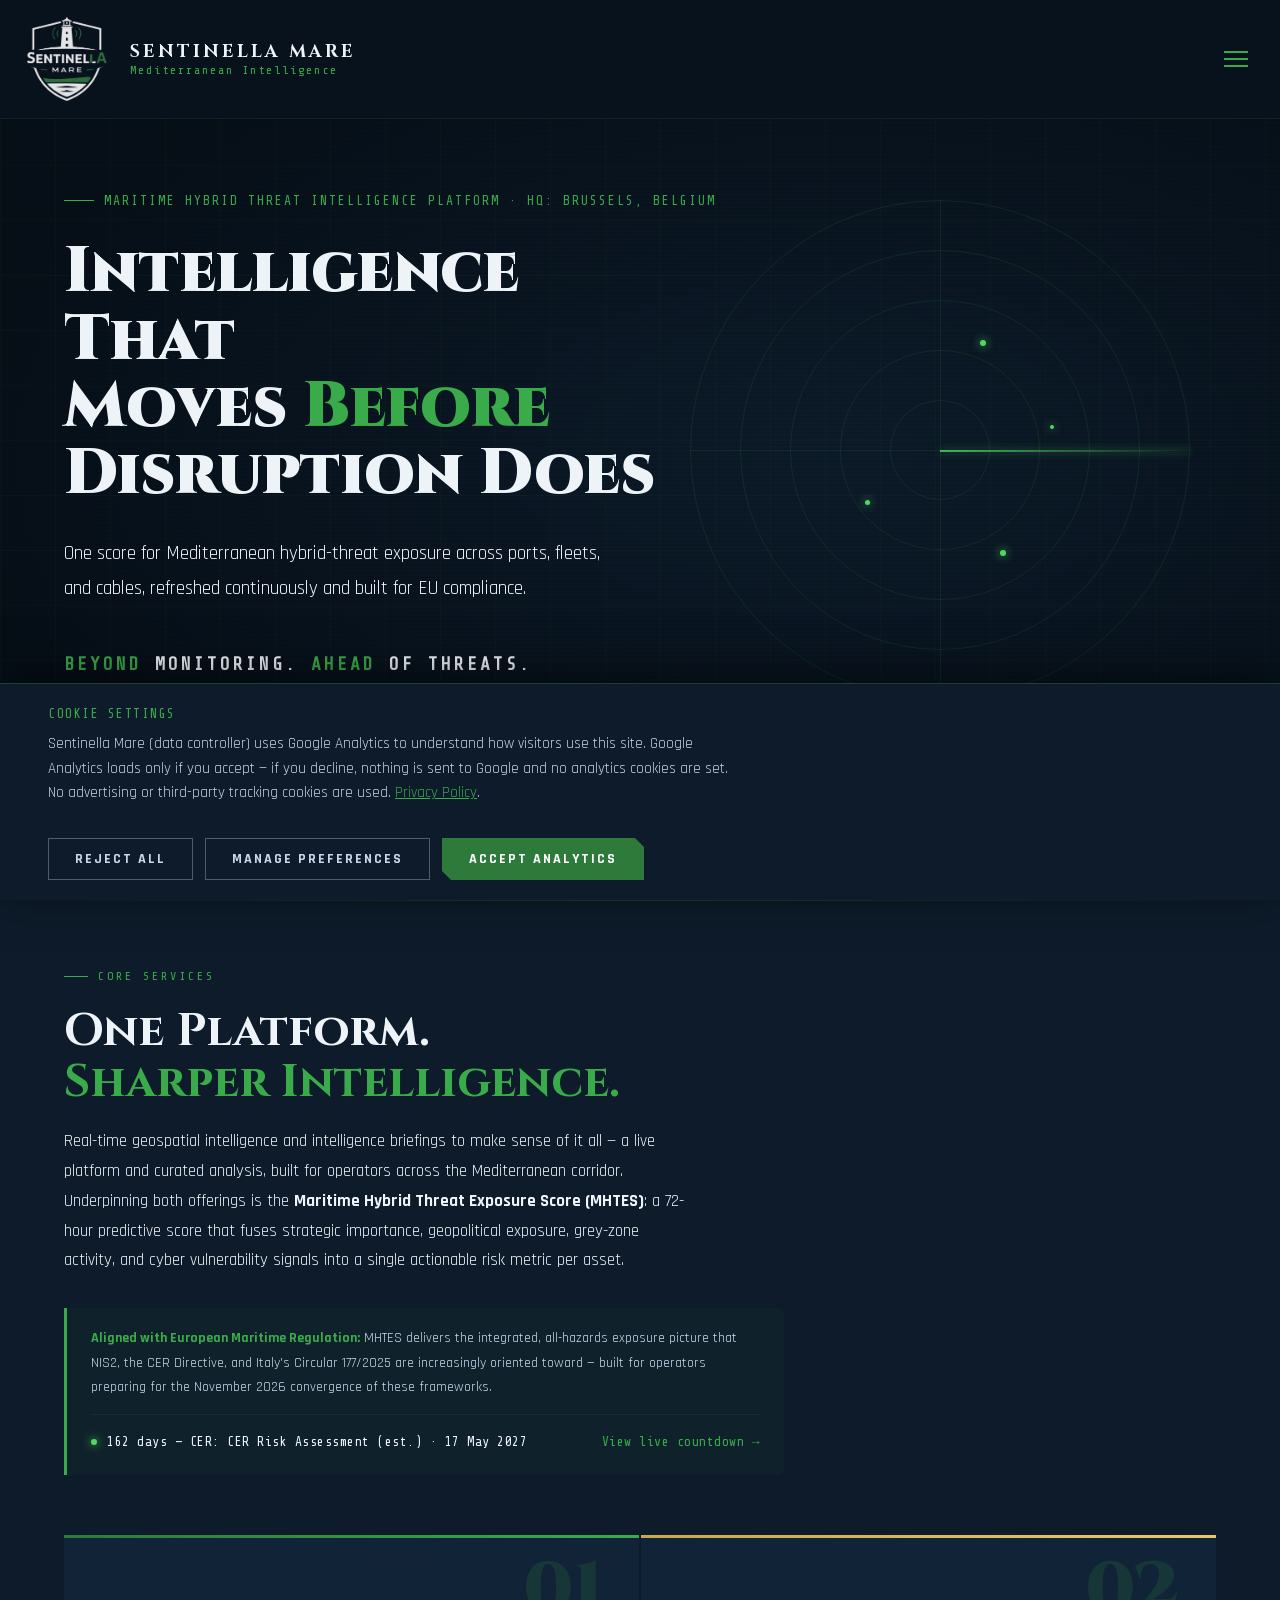
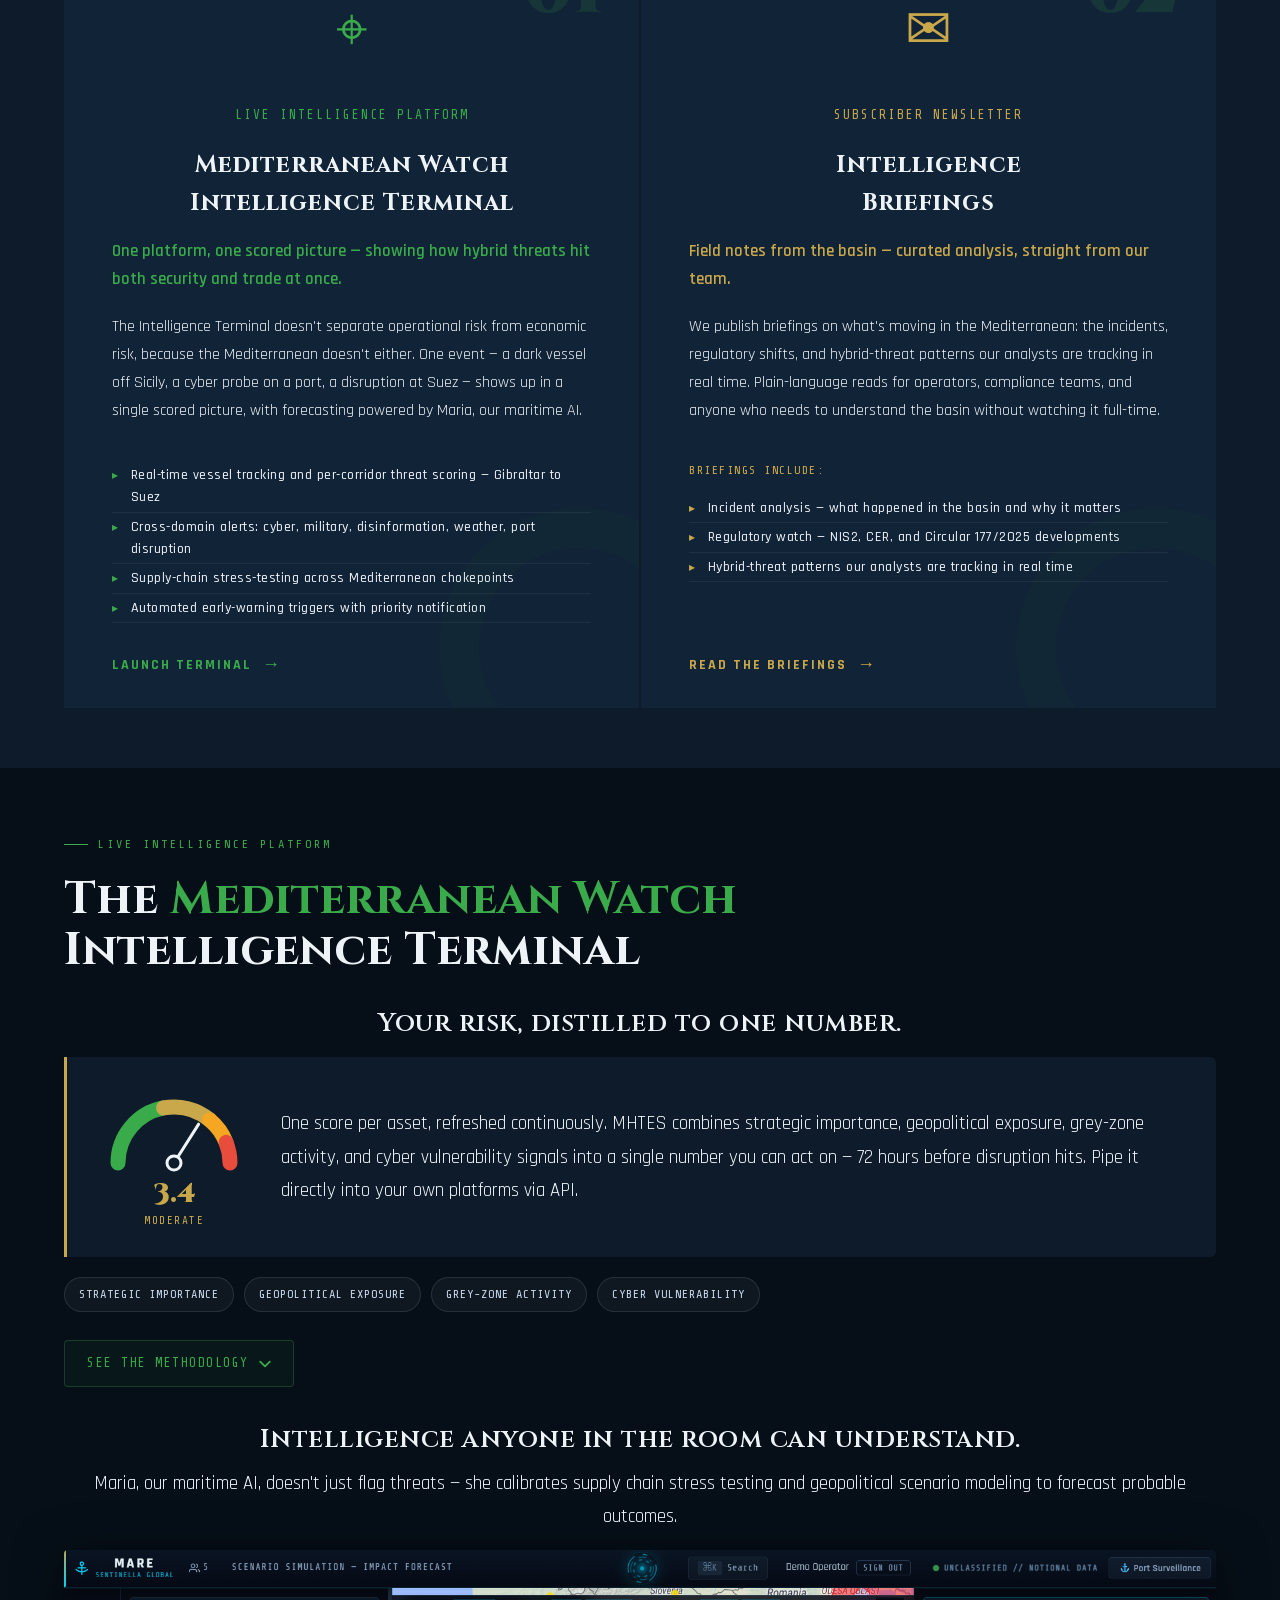
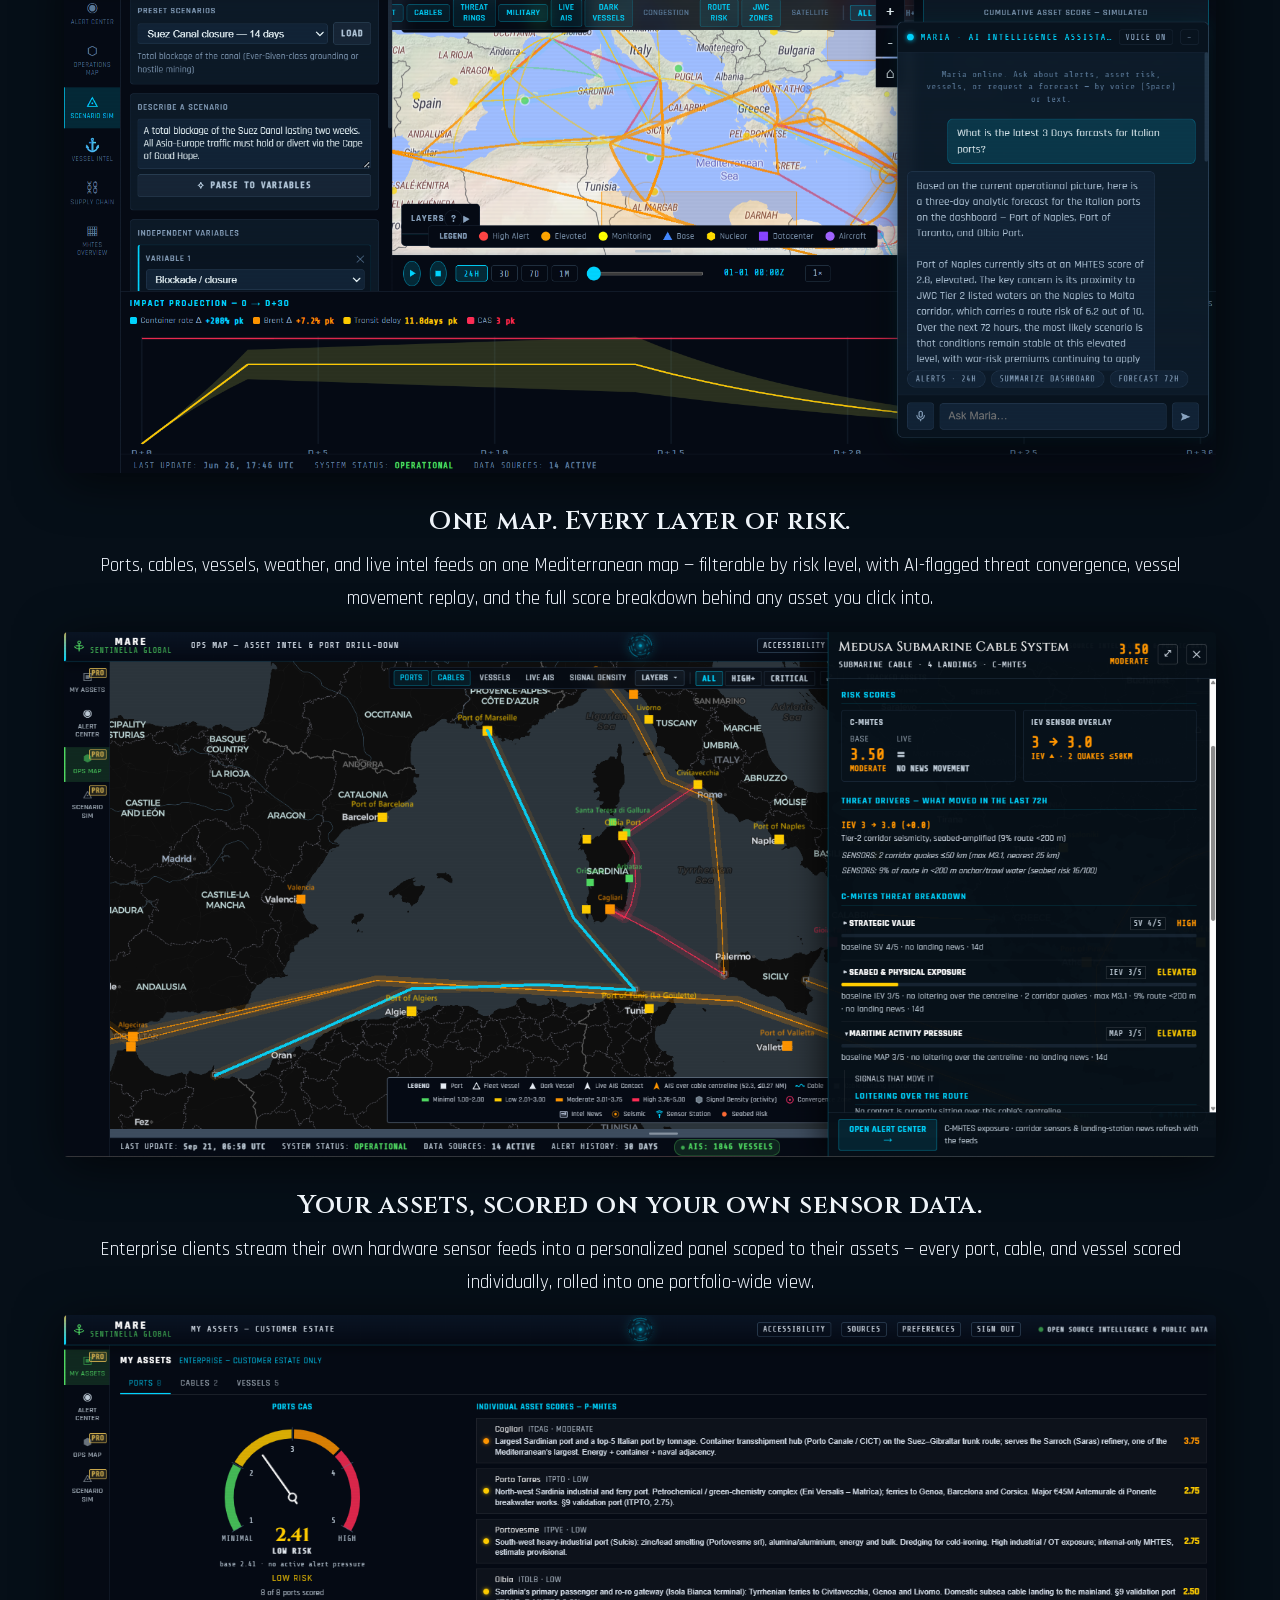
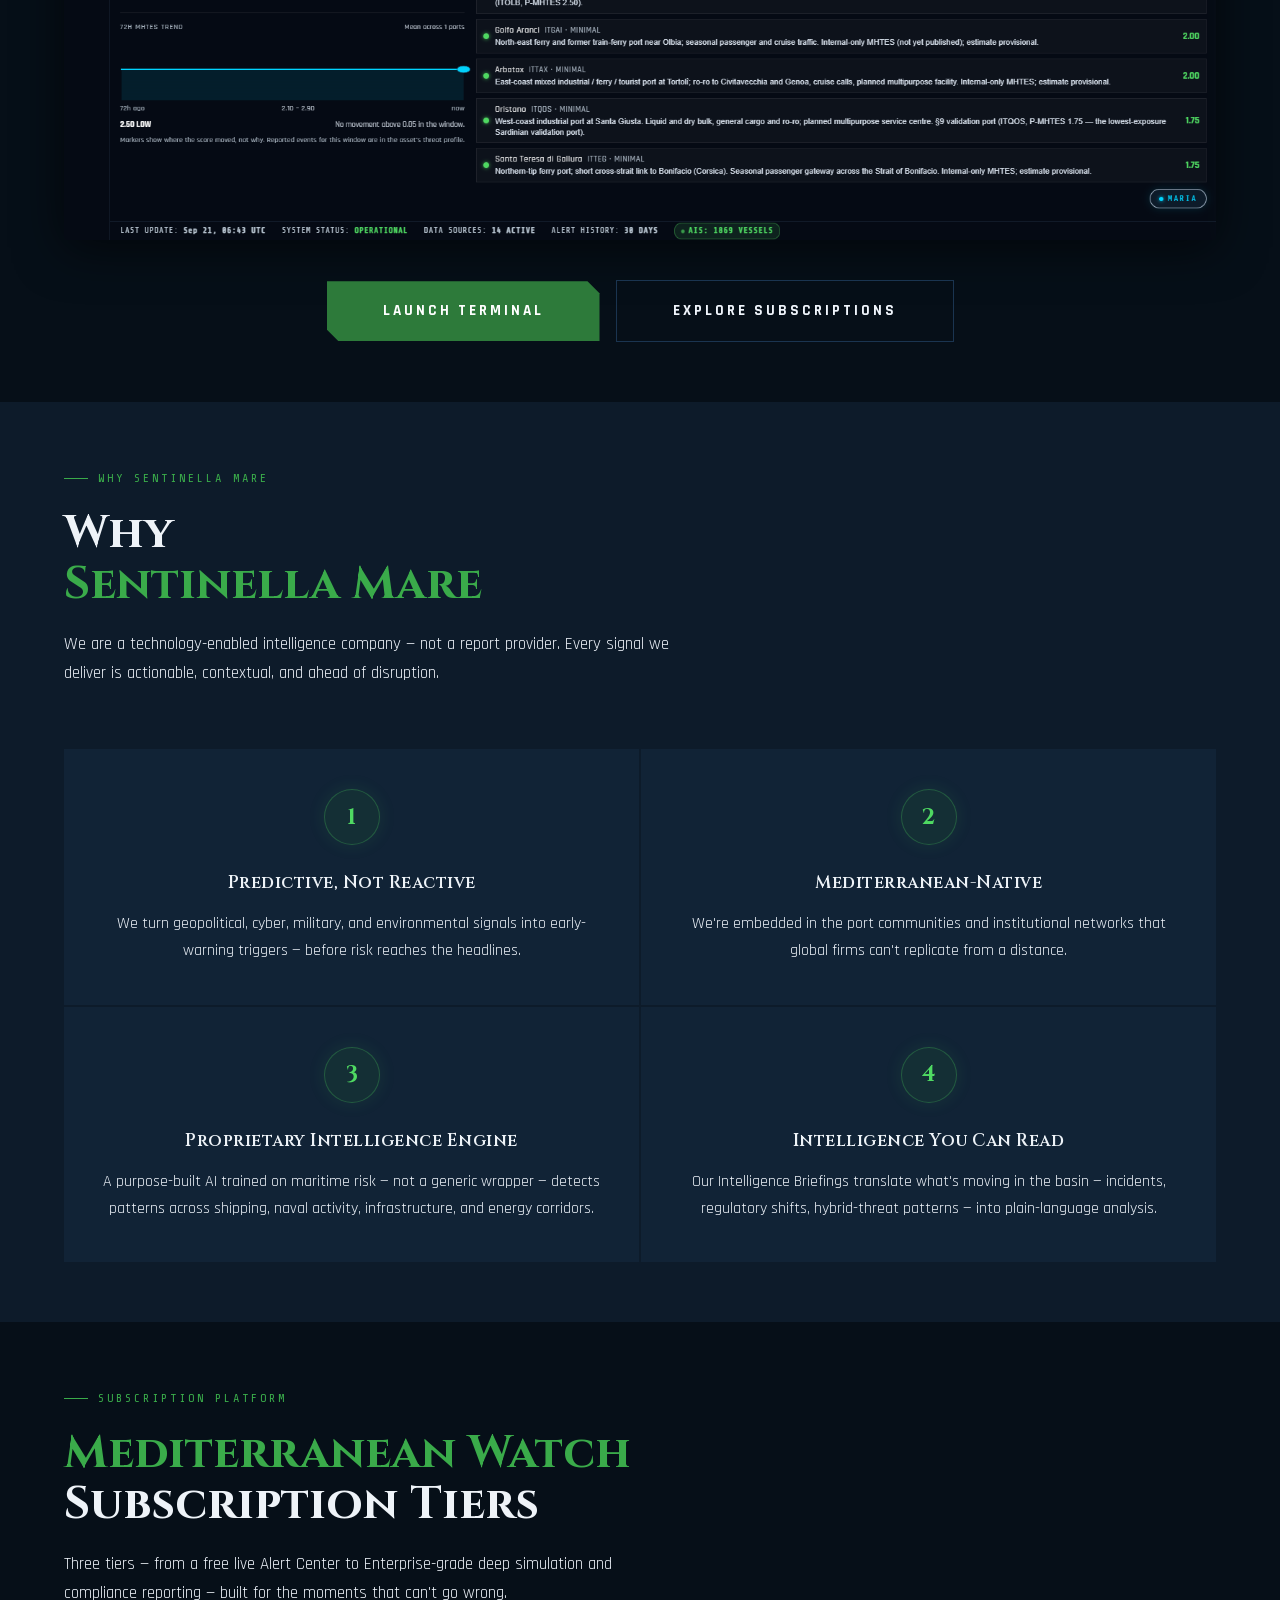
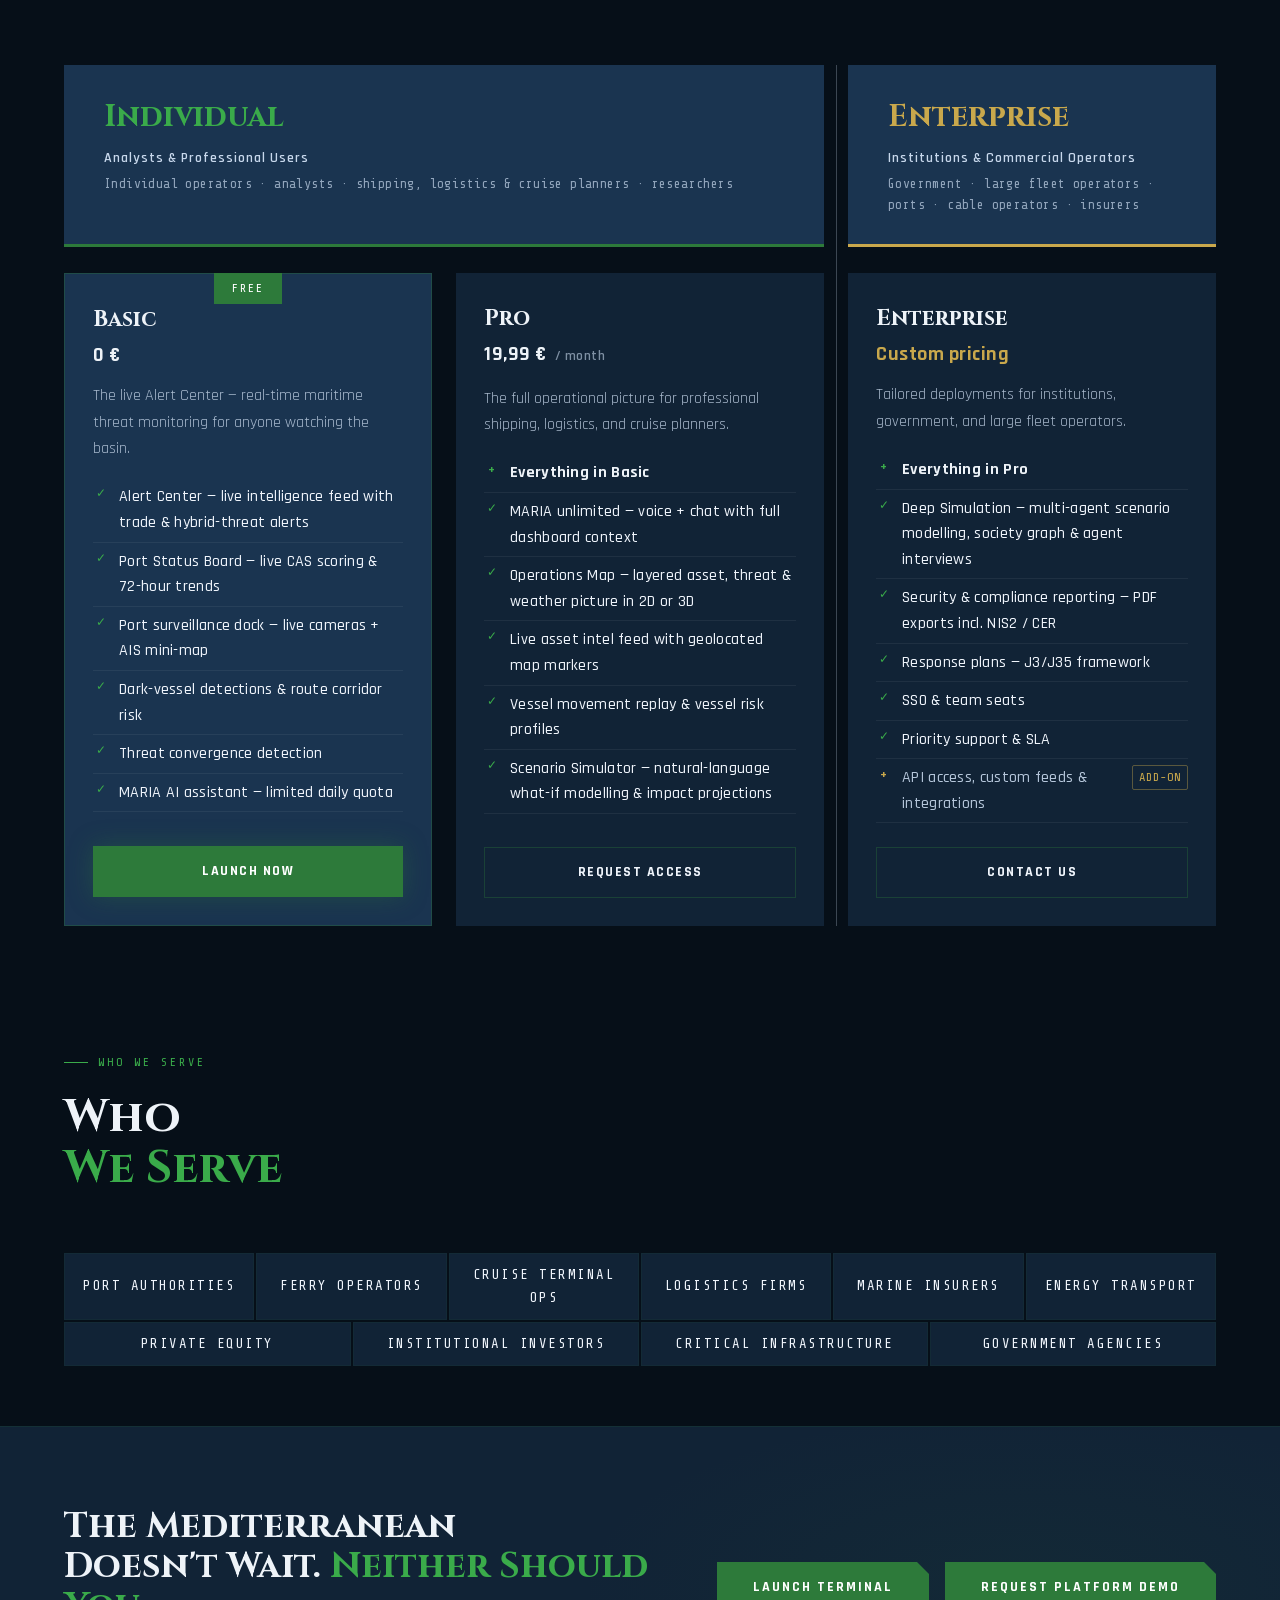
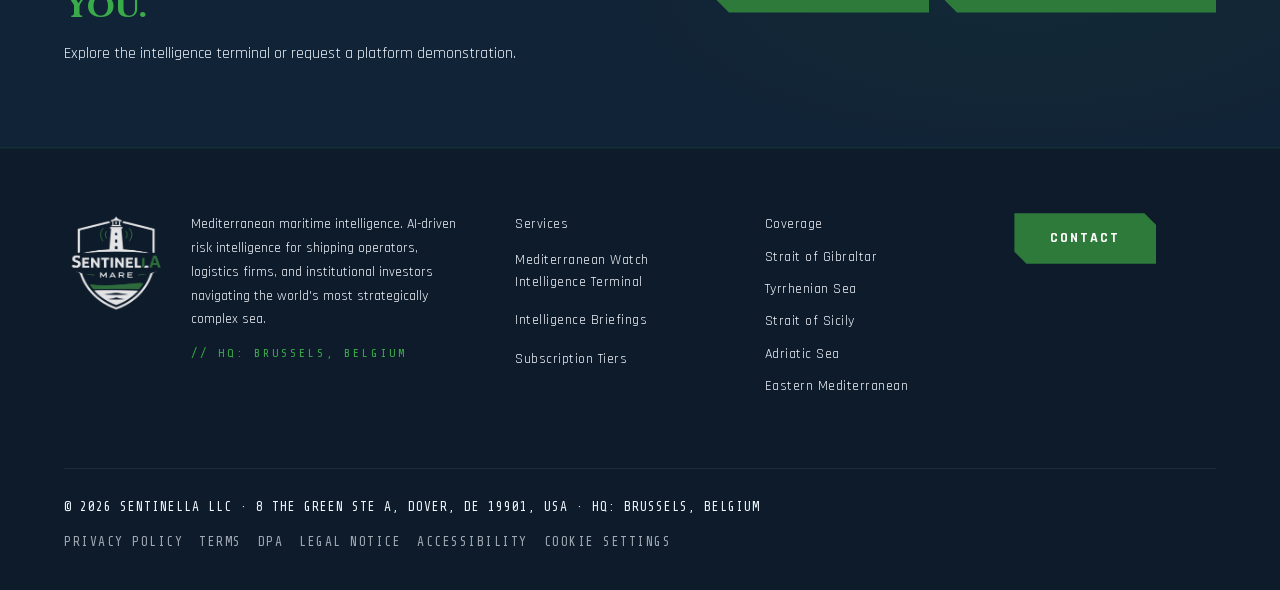
==== index.html @ 81f13db7 "Add Ops Map and My Assets sections to homepage platform showcase Removes the old "Every feed. Every " ====
<!DOCTYPE html>
<html lang="en">
<head>
<!-- Google Analytics — Consent Mode "basic".
     The gtag.js tag is deliberately NOT loaded here. It is injected only after
     the visitor grants consent (see the cookie banner script before </body>),
     so no request reaches Google, and no IP address is disclosed to Google,
     unless and until the visitor opts in. -->
<script>
  window.dataLayer = window.dataLayer || [];
  function gtag(){dataLayer.push(arguments);}
  // Queued only — inert until gtag.js is actually loaded post-consent.
  gtag('consent', 'default', {
    analytics_storage: 'denied',
    ad_storage: 'denied',
    ad_user_data: 'denied',
    ad_personalization: 'denied'
  });
</script>
<meta charset="UTF-8">
<meta name="viewport" content="width=device-width, initial-scale=1.0, viewport-fit=cover">
<link rel="canonical" href="https://sentinellaglobal.com/">
<title>Sentinella Mare — Mediterranean Maritime Intelligence</title>
<!-- Favicon -->
<link rel="icon" href="/favicon.ico" sizes="any">
<link rel="icon" type="image/png" sizes="32x32" href="/favicon-32x32.png">
<link rel="icon" type="image/png" sizes="16x16" href="/favicon-16x16.png">
<link rel="apple-touch-icon" href="/apple-touch-icon.png">
<link rel="manifest" href="/site.webmanifest">
<meta name="description" content="Sentinella Mare delivers real-time maritime intelligence for Mediterranean ports, vessel fleets, and subsea cables — combining NIS2, CER Directive, and Circular 177/2025 compliance outputs with live threat monitoring.">
<meta property="og:type" content="website">
<meta property="og:site_name" content="Sentinella Mare">
<meta property="og:title" content="Sentinella Mare — Mediterranean Maritime Intelligence">
<meta property="og:description" content="Real-time threat monitoring and EU regulatory compliance outputs for Mediterranean ports, vessel fleets, and subsea cable operators. NIS2, CER Directive, and Circular 177/2025 coverage.">
<meta property="og:url" content="https://sentinellaglobal.com/">
<meta property="og:image" content="https://sentinellaglobal.com/MARE%20Dashboard.png">
<meta name="twitter:card" content="summary_large_image">
<meta name="twitter:title" content="Sentinella Mare — Mediterranean Maritime Intelligence">
<meta name="twitter:description" content="Real-time threat monitoring and EU regulatory compliance for Mediterranean ports, fleets, and subsea cables.">
<meta name="twitter:image" content="https://sentinellaglobal.com/MARE%20Dashboard.png">
<!-- Self-hosted webfonts: no third-party request, so no visitor IP is
     disclosed to Google before consent. See /fonts/OFL.txt for licensing. -->
<link rel="stylesheet" href="/fonts/fonts.css">
<style>
  :root {
    --navy: #060f18;
    --navy-2: #0d1b2a;
    --navy-3: #112336;
    --navy-4: #1a3450;
    --green: #2d7a3a;
    --green-mid: #3aab4a;
    --green-glow: #4fd962;
    --green-dim: #1d5228;
    --gold: #c9a84c;
    --text: #f0f5fc;
    --text-dim: #c8d8ec;
    --white: #eef3f8;
    /* Horizontal edge padding: 64px normally, growing to center content
       at a 1440px max width on large monitors (backgrounds stay full-width) */
    --edge: max(64px, calc((100% - 1440px) / 2));
  }

  * { margin: 0; padding: 0; box-sizing: border-box; }
  img { max-width: 100%; height: auto; }
  html {
    scroll-behavior: smooth;
    /* Keeps anchor targets visible below the fixed nav */
    scroll-padding-top: 120px;
  }

  body {
    background: var(--navy);
    color: var(--text);
    font-family: 'Rajdhani', sans-serif;
    font-size: 16px;
    line-height: 1.6;
    overflow-x: hidden;
    /* Prevent iOS from auto-resizing text */
    -webkit-text-size-adjust: 100%;
    text-size-adjust: 100%;
  }

  /* ── NAV ── */
  nav {
    position: fixed; top: 0; left: 0; right: 0; z-index: 999;
    display: flex; align-items: center; justify-content: space-between;
    gap: 40px; /* keep the wordmark from colliding with the nav links */
    padding: 14px var(--edge);
    background: rgba(8,19,30,0.92);
    -webkit-backdrop-filter: blur(16px);
    backdrop-filter: blur(16px);
    border-bottom: 1px solid rgba(45,122,58,0.18);
  }
  .nav-logo { display: flex; align-items: center; gap: 14px; text-decoration: none; }
  .nav-logo img { height: 90px; width: auto; }
  .nav-brand { display: flex; flex-direction: column; line-height: 1; }
  .nav-brand .n1 {
    font-family: 'Cinzel', serif; font-size: 18px; font-weight: 700;
    color: var(--white); letter-spacing: 3px;
  }
  .nav-brand .n2 {
    font-family: 'Share Tech Mono', monospace; font-size: 12px;
    color: var(--green-mid); letter-spacing: 2px; margin-top: 3px;
    white-space: nowrap; /* never wrap the wordmark tagline */
  }
  .nav-logo img { max-height: 90px; width: auto; }
  .nav-links { display: flex; align-items: center; gap: 32px; }
  .nav-links a {
    color: var(--text); text-decoration: none;
    font-size: 12px; font-weight: 600; letter-spacing: 2px; text-transform: uppercase;
    white-space: nowrap; /* keep multi-word items like "Live Platform" on one line */
    transition: color 0.25s;
  }
  .nav-links a:hover { color: var(--green-glow); }
  .nav-toggle {
    display: none; flex-direction: column; justify-content: center; gap: 5px;
    cursor: pointer; padding: 14px 12px; background: none; border: none; z-index: 1001;
    min-width: 44px; min-height: 44px;
  }
  .nav-toggle span {
    display: block; width: 24px; height: 2px;
    background: var(--green-mid); transition: all 0.3s;
  }
  .nav-toggle.open span:nth-child(1) { transform: translateY(7px) rotate(45deg); }
  .nav-toggle.open span:nth-child(2) { opacity: 0; }
  .nav-toggle.open span:nth-child(3) { transform: translateY(-7px) rotate(-45deg); }
  .hero-tagline {
    margin-top: 28px; margin-bottom: 52px;
    font-family: 'Share Tech Mono', monospace;
    font-size: 18px; letter-spacing: 3px;
    color: var(--green-mid); text-transform: uppercase; font-weight: 700;
  }
  .btn-nav {
    border: 1px solid var(--green); color: var(--green-mid) !important;
    padding: 8px 20px !important; letter-spacing: 2px !important;
    transition: all 0.25s !important;
  }
  .btn-nav:hover {
    background: var(--green) !important; color: white !important;
    box-shadow: 0 0 24px rgba(79,217,98,0.25) !important;
  }

  /* ── HERO ── */
  .hero {
    min-height: 100vh; min-height: 100svh; position: relative;
    display: flex; align-items: center;
    padding: 148px var(--edge) 80px;
    overflow: hidden;
  }
  .hero-bg {
    position: absolute; inset: 0;
    background: radial-gradient(ellipse 90% 70% at 65% 50%, rgba(17,35,54,0.6) 0%, var(--navy) 75%);
  }
  .hero-grid {
    position: absolute; inset: 0;
    background-image:
      linear-gradient(rgba(45,122,58,0.05) 1px, transparent 1px),
      linear-gradient(90deg, rgba(45,122,58,0.05) 1px, transparent 1px);
    background-size: 55px 55px;
    animation: gridScroll 25s linear infinite;
  }
  @keyframes gridScroll {
    from { background-position: 0 0; }
    to { background-position: 55px 55px; }
  }
  .hero-scanline {
    position: absolute; inset: 0;
    background: repeating-linear-gradient(
      0deg, transparent, transparent 2px,
      rgba(0,0,0,0.08) 2px, rgba(0,0,0,0.08) 4px
    );
    pointer-events: none;
  }

  /* Radar */
  .radar-wrap {
    position: absolute; right: 7%; top: 50%;
    transform: translateY(-50%);
    width: 500px; height: 500px;
  }
  .radar-ring {
    position: absolute; border-radius: 50%;
    border: 1px solid rgba(45,122,58,0.2);
    top: 50%; left: 50%; transform: translate(-50%,-50%);
    animation: pulse-ring 4s ease-in-out infinite;
  }
  .radar-ring:nth-child(1) { width: 100px; height: 100px; animation-delay: 0s; }
  .radar-ring:nth-child(2) { width: 200px; height: 200px; animation-delay: 0.5s; }
  .radar-ring:nth-child(3) { width: 300px; height: 300px; animation-delay: 1s; }
  .radar-ring:nth-child(4) { width: 400px; height: 400px; animation-delay: 1.5s; }
  .radar-ring:nth-child(5) { width: 500px; height: 500px; animation-delay: 2s; }
  @keyframes pulse-ring {
    0%, 100% { border-color: rgba(45,122,58,0.15); }
    50% { border-color: rgba(79,217,98,0.35); }
  }
  .radar-cross {
    position: absolute; top: 50%; left: 50%; transform: translate(-50%,-50%);
    width: 500px; height: 500px;
  }
  .radar-cross::before, .radar-cross::after {
    content: ''; position: absolute;
    background: rgba(45,122,58,0.18);
  }
  .radar-cross::before { width: 100%; height: 1px; top: 50%; }
  .radar-cross::after { width: 1px; height: 100%; left: 50%; }
  .radar-sweep {
    position: absolute; top: 50%; left: 50%;
    width: 250px; height: 2px;
    transform-origin: left center;
    animation: sweep 5s linear infinite;
  }
  .radar-sweep::after {
    content: ''; position: absolute; inset: 0;
    background: linear-gradient(90deg, rgba(79,217,98,0.8), transparent);
    box-shadow: 0 0 8px rgba(79,217,98,0.5);
  }
  @keyframes sweep {
    from { transform: rotate(0deg); }
    to { transform: rotate(360deg); }
  }
  /* Blip dots on radar */
  .blip {
    position: absolute; border-radius: 50%;
    background: var(--green-glow);
    box-shadow: 0 0 10px var(--green-glow);
    animation: blip-fade 5s ease-in-out infinite;
  }
  .blip-1 { width: 6px; height: 6px; top: 28%; left: 58%; animation-delay: 1.2s; }
  .blip-2 { width: 5px; height: 5px; top: 60%; left: 35%; animation-delay: 2.8s; }
  .blip-3 { width: 4px; height: 4px; top: 45%; left: 72%; animation-delay: 0.5s; }
  .blip-4 { width: 6px; height: 6px; top: 70%; left: 62%; animation-delay: 3.5s; }
  @keyframes blip-fade {
    0%, 100% { opacity: 0; transform: scale(0.5); }
    40%, 60% { opacity: 1; transform: scale(1); }
  }

  .hero-content { position: relative; z-index: 2; max-width: 640px; }
  .hero-tag {
    display: inline-flex; align-items: center; gap: 10px;
    font-family: 'Share Tech Mono', monospace;
    font-size: 13px; letter-spacing: 2px; color: var(--green-mid);
    text-transform: uppercase; margin-bottom: 28px;
    white-space: nowrap;
  }
  .hero-tag::before {
    content: ''; display: block;
    width: 30px; height: 1px; background: var(--green-mid);
  }
  h1 {
    font-family: 'Cinzel', serif;
    font-size: clamp(38px, 5vw, 64px);
    font-weight: 900; line-height: 1.05;
    color: var(--white);
    margin-bottom: 28px;
  }
  h1 span { color: var(--green-mid); }
  .hero-desc {
    font-size: 19px; font-weight: 400; line-height: 1.85;
    color: var(--text); max-width: 540px;
    margin-bottom: 44px;
  }
  .hero-ctas { display: flex; gap: 18px; flex-wrap: wrap; }
  .btn-primary {
    background: var(--green); color: white;
    padding: 14px 36px; font-family: 'Rajdhani', sans-serif;
    font-size: 14px; font-weight: 700; letter-spacing: 2px;
    text-transform: uppercase; text-decoration: none;
    border: none; cursor: pointer;
    -webkit-clip-path: polygon(0 0, calc(100% - 12px) 0, 100% 12px, 100% 100%, 12px 100%, 0 calc(100% - 12px));
    clip-path: polygon(0 0, calc(100% - 12px) 0, 100% 12px, 100% 100%, 12px 100%, 0 calc(100% - 12px));
    transition: all 0.3s;
  }
  .btn-primary:hover {
    background: var(--green-mid);
    box-shadow: 0 0 30px rgba(58,171,74,0.4);
    transform: translateY(-2px);
  }
  .btn-secondary {
    background: transparent; color: var(--text);
    padding: 14px 36px; font-family: 'Rajdhani', sans-serif;
    font-size: 14px; font-weight: 700; letter-spacing: 2px;
    text-transform: uppercase; text-decoration: none;
    border: 1px solid var(--navy-4); cursor: pointer;
    transition: all 0.3s;
  }
  .btn-secondary:hover {
    border-color: var(--green); color: var(--green-mid);
  }
  .btn-secondary.btn-green {
    background: var(--green); color: #fff;
    border-color: var(--green);
  }
  .btn-secondary.btn-green:hover {
    background: var(--green-mid); border-color: var(--green-mid); color: #fff;
  }

  /* ── TOUCH / TAP OPTIMIZATIONS ── */
  /* Remove iOS blue flash on tap */
  a, button, [role="button"],
  .btn-primary, .btn-secondary, .btn-nav,
  .nav-toggle, .pricing-tab, .price-btn,
  .lang-globe, .lang-btn, .svc-cta, .client-tag {
    -webkit-tap-highlight-color: transparent;
  }
  /* Faster tap response — skip 300ms delay on all interactive elements */
  .btn-primary, .btn-secondary, .btn-nav,
  .nav-toggle, .pricing-tab, .price-btn,
  .lang-globe, .lang-btn {
    touch-action: manipulation;
  }

  /* Live status bar */
  .live-bar {
    position: absolute; bottom: 0; left: 0; right: 0;
    background: rgba(13,27,42,0.95);
    border-top: 1px solid rgba(45,122,58,0.2);
    display: flex; align-items: center;
    padding: 12px var(--edge); gap: 48px;
    overflow: hidden;
  }
  .live-item {
    display: flex; align-items: center; gap: 10px;
    font-family: 'Share Tech Mono', monospace;
    font-size: 12px; letter-spacing: 1px;
    color: var(--text); white-space: nowrap;
  }
  .live-dot {
    width: 7px; height: 7px; border-radius: 50%;
    background: var(--green-glow);
    box-shadow: 0 0 8px var(--green-glow);
    animation: blink 1.5s ease-in-out infinite;
  }
  .live-dot.amber { background: #f5a623; box-shadow: 0 0 8px #f5a623; }
  .live-dot.red { background: #e74c3c; box-shadow: 0 0 8px #e74c3c; }
  @keyframes blink {
    0%, 100% { opacity: 1; } 50% { opacity: 0.3; }
  }
  .live-val { color: var(--green-glow); font-weight: 700; }
  .live-sep { color: rgba(45,122,58,0.3); }

  /* ── SECTION SHARED ── */
  section { padding: 60px var(--edge); }
  .section-label {
    display: inline-flex; align-items: center; gap: 10px;
    font-family: 'Share Tech Mono', monospace;
    font-size: 12px; letter-spacing: 3px; text-transform: uppercase;
    color: var(--green-mid); margin-bottom: 20px;
  }
  .section-label::before {
    content: ''; width: 24px; height: 1px; background: var(--green-mid);
  }
  h2 {
    font-family: 'Cinzel', serif;
    font-size: clamp(28px, 4vw, 46px);
    font-weight: 700; line-height: 1.1;
    color: var(--white); margin-bottom: 20px;
  }
  h2 span { color: var(--green-mid); }
  .section-lead {
    font-size: 17px; line-height: 1.75;
    color: var(--text); max-width: 620px;
    margin-bottom: 32px;
  }
  .reg-callout {
    display: block; max-width: 720px;
    border-left: 3px solid var(--green-mid);
    background: rgba(45,122,58,0.07);
    padding: 18px 24px;
    margin-bottom: 52px;
    border-radius: 0 6px 6px 0;
    font-size: 14px; line-height: 1.75;
    color: var(--text-dim);
  }
  .reg-callout strong { color: var(--green-mid); }
  .reg-deadline-strip {
    display: flex; align-items: center; gap: 10px;
    margin-top: 14px; padding-top: 12px;
    border-top: 1px solid rgba(45,122,58,0.2);
    flex-wrap: wrap;
  }
  .reg-deadline-dot {
    width: 6px; height: 6px; border-radius: 50%;
    background: var(--green-glow);
    box-shadow: 0 0 8px var(--green-glow);
    animation: blink 1.5s ease-in-out infinite;
    flex-shrink: 0;
  }
  #regDeadlineText {
    font-family: 'Share Tech Mono', monospace;
    font-size: 13px; letter-spacing: 0.5px;
    color: var(--text);
  }
  .reg-deadline-link {
    font-family: 'Share Tech Mono', monospace;
    font-size: 13px; letter-spacing: 0.5px;
    color: var(--green-mid); text-decoration: none;
    transition: color 0.2s; white-space: nowrap;
    padding: 4px 0; /* WCAG 2.2 SC 2.5.8 Target Size */
    margin-left: auto;
  }
  .reg-deadline-link:hover { color: var(--green-glow); }

  /* ── SERVICES ── */
  #services { background: var(--navy-2); position: relative; overflow: hidden; }
  #services::before {
    content: ''; position: absolute;
    top: 0; left: 0; right: 0; height: 1px;
    background: linear-gradient(90deg, transparent, rgba(45,122,58,0.4), transparent);
  }
  .services-grid {
    display: grid; grid-template-columns: 1fr 1fr;
    gap: 2px; margin-top: 60px;
  }
  .service-card {
    background: var(--navy-3);
    padding: 52px 48px 28px;
    position: relative; overflow: hidden;
    transition: transform 0.3s;
  }
  .service-card::before {
    content: ''; position: absolute;
    top: 0; left: 0; right: 0; height: 3px;
  }
  .service-card.s1::before { background: linear-gradient(90deg, var(--green), var(--green-mid)); }
  .service-card.s2::before { background: linear-gradient(90deg, var(--gold), #e8c96a); }
  .service-card:hover { transform: translateY(-4px); }
  .service-card::after {
    content: ''; position: absolute;
    bottom: -80px; right: -80px;
    width: 200px; height: 200px;
    border-radius: 50%;
    border: 40px solid rgba(45,122,58,0.04);
    pointer-events: none;
  }
  .svc-num {
    font-family: 'Cinzel', serif;
    font-size: 72px; font-weight: 900;
    color: rgba(45,122,58,0.22);
    position: absolute; top: 20px; right: 36px;
    line-height: 1;
  }
  .svc-icon {
    margin-bottom: 28px;
    display: block; text-align: center;
    font-size: 56px;
    color: var(--green-mid);
    border: none; background: none; width: auto; height: auto;
  }
  .svc-icon.gold-icon {
    color: var(--gold);
  }
  h3 {
    font-family: 'Cinzel', serif;
    font-size: 24px; font-weight: 700;
    color: var(--white); margin-bottom: 16px;
    letter-spacing: 1px;
  }
  .service-card h3 { text-align: center; }
  .svc-tagline {
    font-family: 'Share Tech Mono', monospace;
    font-size: 13px; letter-spacing: 2px;
    color: var(--green-mid); text-transform: uppercase;
    margin-bottom: 20px; text-align: center;
  }
  .svc-tagline.gold { color: var(--gold); }
  .svc-desc {
    font-size: 16px; line-height: 1.75;
    color: var(--text); margin-bottom: 36px;
  }
  /* Repurposed services boxes: subhead + bottom-pinned per-card CTA so the two
     cards' buttons align despite unequal content height. */
  .svc-sub {
    font-size: 17px; line-height: 1.6; font-weight: 600;
    color: var(--green-mid); margin-bottom: 20px;
  }
  .svc-sub.gold { color: var(--gold); }
  .service-card { display: flex; flex-direction: column; }
  .svc-card-cta { margin-top: auto; padding-top: 28px; }
  /* Lead-in above the briefings bullet list, mirroring Box 1's bullet block */
  .svc-blist-lead { font-family: 'Share Tech Mono', monospace; font-size: 12px; letter-spacing: 1.5px; text-transform: uppercase; color: var(--gold); margin-bottom: 14px; }
  #briefings { scroll-margin-top: 110px; }
  .svc-features { list-style: none; margin-bottom: 0; }
  .svc-features li {
    display: flex; align-items: flex-start; gap: 12px;
    font-size: 14px; font-weight: 500; letter-spacing: 0.5px; line-height: 1.6;
    color: var(--text); padding: 3px 0;
    border-bottom: 1px solid rgba(255,255,255,0.06);
  }
  .svc-features li::before {
    content: '▸'; color: var(--green-mid);
    font-size: 12px; margin-top: 2px; flex-shrink: 0;
  }
  .svc-features li.gold-li::before { color: var(--gold); }
  .svc-cta {
    display: inline-flex; align-items: center; gap: 10px;
    font-family: 'Rajdhani', sans-serif;
    font-size: 14px; font-weight: 700; letter-spacing: 2px;
    text-transform: uppercase; text-decoration: none;
    color: var(--green-mid);
    transition: gap 0.25s;
  }
  .svc-cta:hover { gap: 16px; color: var(--green-glow); }
  .svc-cta.gold-cta { color: var(--gold); }
  .svc-cta.gold-cta:hover { color: #e8c96a; }
  .svc-cta > span:last-child { font-size: 18px; }
  .nav-coming-soon { position: absolute; top: 100%; left: 50%; transform: translateX(-50%); white-space: nowrap; font-size: 12px; font-style: italic; font-weight: 400; letter-spacing: 1px; color: var(--text-dim); line-height: 1; margin-top: 3px; text-transform: none; }
  .svc-buttons-outer { display: flex; flex-direction: column; align-items: flex-start; gap: 12px; padding: 24px 0 0 48px; }
  .coming-soon-tag { font-style: italic; letter-spacing: 1px; font-weight: 400; text-transform: none; vertical-align: baseline; margin-left: 4px; }
  .svc-cta-text { display: inline; }
  .svc-cta .coming-soon-tag { font-size: 12px; margin-left: 2px; }

  /* ── DASHBOARD MOCKUP ── */
  #platform { background: var(--navy); position: relative; overflow: hidden; }

  /* ── MHTES METHODOLOGY TABLE ── */
  .mhtes-wrap {
    overflow-x: auto; margin-bottom: 16px;
    border-radius: 4px; box-shadow: 0 8px 48px rgba(0,0,0,0.6);
    background: var(--navy-2);
  }
  .mhtes-formula {
    font-family: 'Share Tech Mono', monospace;
    font-size: 18px; letter-spacing: 1.5px; font-weight: 700;
    color: var(--text); padding: 22px 28px;
    border-bottom: 1px solid rgba(255,255,255,0.08);
  }
  .mhtes-formula .mhtes-accent {
    color: var(--gold); letter-spacing: 2px;
  }
  .mhtes-tbl {
    width: 100%; border-collapse: collapse;
    font-family: 'Rajdhani', sans-serif; font-size: 16px;
  }
  .mhtes-tbl thead th {
    font-family: 'Share Tech Mono', monospace;
    font-size: 14px; letter-spacing: 1.5px; text-transform: uppercase;
    font-weight: 700; color: var(--white); padding: 16px 28px;
    text-align: left; white-space: nowrap;
    border-bottom: 1px solid rgba(255,255,255,0.1);
    border-right: 1px solid rgba(255,255,255,0.06);
  }
  .mhtes-tbl thead th:last-child { border-right: none; }
  .mhtes-tbl tbody td {
    padding: 20px 28px;
    border-bottom: 1px solid rgba(255,255,255,0.06);
    border-right: 1px solid rgba(255,255,255,0.06);
    color: var(--text); vertical-align: top; line-height: 1.5;
  }
  .mhtes-tbl tbody td:last-child { border-right: none; }
  .mhtes-tbl tbody tr:last-child td { border-bottom: none; }
  .mhtes-tbl .asset-cell strong {
    display: block; font-size: 20px; color: var(--white);
    font-weight: 700; margin-bottom: 4px;
  }
  .mhtes-tbl .asset-cell span {
    font-family: 'Share Tech Mono', monospace;
    font-size: 12px; letter-spacing: 1.5px; color: var(--green-mid);
  }
  .mhtes-tbl .pillar-code {
    font-family: 'Share Tech Mono', monospace;
    font-size: 16px; font-weight: 700;
    color: var(--white); display: block; margin-bottom: 4px;
  }
  .mhtes-tbl .pillar-desc { font-size: 15px; color: var(--text-dim); }
  .mhtes-tbl td.cyber-col {
    border-left: 2px solid rgba(45,122,58,0.35);
  }
  .mhtes-tbl .routes-note {
    font-style: italic; color: var(--text-dim);
    font-size: 15px; text-align: center;
    vertical-align: middle; height: 72px;
    padding: 20px 28px;
  }

  /* ── MHTES SIMPLIFIED SUMMARY (table moved into the collapsible below) ── */
  .mhtes-summary {
    display: flex; align-items: center; gap: 32px;
    background: var(--navy-2); border-left: 3px solid var(--gold);
    border-radius: 0 6px 6px 0;
    padding: 28px 32px; margin: 0 0 20px;
  }
  .mhtes-gauge { flex-shrink: 0; width: 150px; text-align: center; }
  .mhtes-gauge-score {
    font-family: 'Cinzel', serif; font-size: 28px; font-weight: 900;
    color: var(--gold); line-height: 1; margin-top: -4px;
  }
  .mhtes-gauge-label {
    font-family: 'Share Tech Mono', monospace; font-size: 11px; letter-spacing: 1.5px;
    text-transform: uppercase; color: var(--gold); margin-top: 4px;
  }
  .mhtes-summary-text { font-size: 19px; line-height: 1.75; color: var(--text); text-align: left; }
  .mhtes-signals { display: flex; flex-wrap: wrap; gap: 10px; margin: 20px 0 28px; }
  .mhtes-signal-pill {
    font-family: 'Share Tech Mono', monospace; font-size: 12px; letter-spacing: 1px;
    text-transform: uppercase; color: var(--text-dim);
    background: rgba(255,255,255,0.04); border: 1px solid rgba(255,255,255,0.1);
    padding: 7px 14px; border-radius: 20px;
  }
  .mhtes-details { margin-bottom: 36px; }
  .mhtes-details summary {
    cursor: pointer; list-style: none;
    display: inline-flex; align-items: center; gap: 10px;
    font-family: 'Share Tech Mono', monospace; font-size: 13px; letter-spacing: 1.5px;
    text-transform: uppercase; color: var(--green-mid);
    padding: 12px 22px;
    border: 1px solid rgba(45,122,58,0.4);
    border-radius: 4px;
    background: rgba(45,122,58,0.08);
    transition: all 0.2s;
  }
  .mhtes-details summary::-webkit-details-marker { display: none; }
  .mhtes-details summary:hover { color: var(--green-glow); border-color: var(--green-mid); background: rgba(45,122,58,0.14); }
  .mhtes-details summary svg { width: 12px; height: 8px; transition: transform 0.2s; flex-shrink: 0; }
  .mhtes-details[open] summary svg { transform: rotate(180deg); }
  .mhtes-details[open] summary { margin-bottom: 20px; }
  html[dir="rtl"] .mhtes-summary { border-left: none; border-right: 3px solid var(--gold); border-radius: 6px 0 0 6px; }
  html[dir="rtl"] .mhtes-summary-text { text-align: right; }
  @media (max-width: 640px) {
    .mhtes-summary { flex-direction: column; text-align: center; }
    .mhtes-summary-text { text-align: center; }
    html[dir="rtl"] .mhtes-summary-text { text-align: center; }
  }

  .platform-img-caption {
    font-size: 19px; line-height: 1.75;
    color: var(--text); max-width: 100%;
    margin: 32px 0 16px;
    text-align: center;
  }
  .platform-img-caption strong {
    display: block; color: var(--white);
    font-size: 26px; line-height: 1.3;
    margin-bottom: 10px;
    font-family: 'Cinzel', serif; font-weight: 600;
    letter-spacing: 0.5px;
  }
  .dash-wrap {
    margin-top: 60px;
    border: 1px solid rgba(45,122,58,0.2);
    background: var(--navy-3);
    position: relative; overflow: hidden;
  }
  .dash-header {
    background: var(--navy-2);
    border-bottom: 1px solid rgba(45,122,58,0.15);
    padding: 14px 24px;
    display: flex; align-items: center; justify-content: space-between;
  }
  .dash-header-left {
    display: flex; align-items: center; gap: 20px;
  }
  .dash-title {
    font-family: 'Share Tech Mono', monospace;
    font-size: 12px; letter-spacing: 2px; color: var(--green-mid);
    text-transform: uppercase;
  }
  .dash-status {
    display: flex; align-items: center; gap: 6px;
    font-family: 'Share Tech Mono', monospace;
    font-size: 12px; color: var(--text-dim); letter-spacing: 1px;
  }
  .dash-status .dot { width: 6px; height: 6px; border-radius: 50%; background: var(--green-glow); animation: blink 1.5s infinite; }
  .dash-time {
    font-family: 'Share Tech Mono', monospace;
    font-size: 12px; color: var(--text-dim); letter-spacing: 1.5px;
  }
  .dash-body {
    display: grid;
    grid-template-columns: 1fr 280px;
    grid-template-rows: auto auto;
    min-height: 480px;
  }

  /* Map area */
  .dash-map {
    position: relative; background: #0a1929;
    border-right: 1px solid rgba(45,122,58,0.1);
    min-height: 340px; overflow: hidden;
    grid-row: span 2;
  }
  .map-bg {
    position: absolute; inset: 0;
    background:
      radial-gradient(ellipse 60% 40% at 40% 60%, rgba(17,35,54,0.8) 0%, transparent 70%),
      linear-gradient(180deg, #0a1929 0%, #081420 100%);
  }
  .map-grid {
    position: absolute; inset: 0;
    background-image:
      linear-gradient(rgba(45,122,58,0.07) 1px, transparent 1px),
      linear-gradient(90deg, rgba(45,122,58,0.07) 1px, transparent 1px);
    background-size: 40px 40px;
  }
  /* Mediterranean landmasses (SVG paths) */
  .map-svg {
    position: absolute; inset: 0; width: 100%; height: 100%;
    opacity: 0.4;
  }
  /* Vessel dots */
  .vessel {
    position: absolute; border-radius: 50%;
    width: 7px; height: 7px;
    background: var(--green-glow);
    box-shadow: 0 0 12px var(--green-glow);
    animation: vessel-pulse 3s ease-in-out infinite;
  }
  .vessel::after {
    content: ''; position: absolute;
    top: 50%; left: 50%; transform: translate(-50%,-50%);
    border-radius: 50%;
    border: 1px solid var(--green-glow);
    animation: vessel-ring 3s ease-out infinite;
  }
  @keyframes vessel-pulse {
    0%,100% { opacity: 0.7; } 50% { opacity: 1; }
  }
  @keyframes vessel-ring {
    0% { width: 7px; height: 7px; opacity: 0.8; }
    100% { width: 30px; height: 30px; opacity: 0; }
  }
  .vessel.alert { background: #e74c3c; box-shadow: 0 0 12px #e74c3c; }
  .vessel.alert::after { border-color: #e74c3c; }
  .vessel.amber { background: #f5a623; box-shadow: 0 0 12px #f5a623; }
  .vessel.amber::after { border-color: #f5a623; }

  .v1 { top: 38%; left: 22%; animation-delay: 0s; }
  .v2 { top: 55%; left: 45%; animation-delay: 0.8s; }
  .v3 { top: 42%; left: 60%; animation-delay: 1.4s; }
  .v4 { top: 65%; left: 30%; animation-delay: 0.3s; }
  .v5 { top: 30%; left: 70%; animation-delay: 2.1s; }
  .v6 { top: 72%; left: 55%; animation-delay: 1s; }
  .v7 { top: 25%; left: 40%; animation-delay: 0.6s; }

  .map-label {
    position: absolute; font-family: 'Share Tech Mono', monospace;
    font-size: 12px; letter-spacing: 1.5px; color: var(--text-dim);
    text-transform: uppercase;
  }
  .ml1 { top: 16%; left: 8%; }
  .ml2 { top: 50%; left: 8%; }
  .ml3 { top: 16%; right: 8%; }
  .ml4 { bottom: 12%; left: 40%; }

  /* Alert overlay */
  .map-alert {
    position: absolute; top: 14px; left: 14px;
    background: rgba(231,76,60,0.1);
    border: 1px solid rgba(231,76,60,0.4);
    padding: 8px 14px;
    font-family: 'Share Tech Mono', monospace;
    font-size: 12px; letter-spacing: 1.5px;
    color: #e74c3c;
    text-transform: uppercase;
    animation: alert-flash 2s ease-in-out infinite;
  }
  @keyframes alert-flash {
    0%,100% { opacity: 1; } 50% { opacity: 0.5; }
  }

  /* Side panels */
  .dash-side {
    display: flex; flex-direction: column;
    border-bottom: 1px solid rgba(45,122,58,0.1);
  }
  .dash-panel {
    padding: 18px 20px;
    border-bottom: 1px solid rgba(45,122,58,0.08);
  }
  .panel-title {
    font-family: 'Share Tech Mono', monospace;
    font-size: 12px; letter-spacing: 3px; color: var(--text-dim);
    text-transform: uppercase; margin-bottom: 14px;
  }
  .threat-item {
    display: flex; align-items: flex-start; gap: 10px;
    margin-bottom: 10px;
  }
  .threat-level {
    flex-shrink: 0; width: 3px; height: 36px;
    border-radius: 2px;
  }
  .threat-level.high { background: #e74c3c; }
  .threat-level.med { background: #f5a623; }
  .threat-level.low { background: var(--green-mid); }
  .threat-text {
    font-size: 12px; line-height: 1.5; color: var(--text);
  }
  .threat-text .zone {
    font-family: 'Share Tech Mono', monospace;
    font-size: 12px; color: var(--text-dim); letter-spacing: 1px;
  }

  .metric-row {
    display: grid; grid-template-columns: 1fr 1fr;
    gap: 8px; margin-bottom: 0;
  }
  .metric-box {
    background: rgba(13,27,42,0.6);
    border: 1px solid rgba(45,122,58,0.12);
    padding: 12px;
  }
  .metric-val {
    font-family: 'Cinzel', serif;
    font-size: 22px; font-weight: 700;
    color: var(--white); line-height: 1;
  }
  .metric-val.green { color: var(--green-glow); }
  .metric-val.red { color: #e74c3c; }
  .metric-val.amber { color: #f5a623; }
  .metric-lbl {
    font-family: 'Share Tech Mono', monospace;
    font-size: 12px; letter-spacing: 1px; color: var(--text-dim);
    margin-top: 4px; text-transform: uppercase;
  }

  .dash-bottom {
    background: rgba(13,27,42,0.4);
    border-top: 1px solid rgba(45,122,58,0.1);
    padding: 14px 24px;
    display: flex; align-items: center; gap: 32px;
    font-family: 'Share Tech Mono', monospace;
    font-size: 12px; letter-spacing: 2px; color: var(--text-dim);
  }
  .db-item span { color: var(--green-mid); margin-right: 6px; }

  /* ── WHY ── */
  #why { background: var(--navy-2); }
  .why-grid {
    display: grid; grid-template-columns: repeat(2, 1fr);
    gap: 2px; margin-top: 60px;
  }
  .why-card {
    background: var(--navy-3);
    padding: 40px 32px;
    position: relative; overflow: hidden;
    transition: background 0.3s;
    display: flex; flex-direction: column; align-items: center;
    text-align: center;
  }
  .why-card:hover { background: var(--navy-4); }
  .why-num {
    width: 56px; height: 56px;
    border-radius: 50%;
    background: rgba(45,122,58,0.15);
    border: 1px solid rgba(79,217,98,0.25);
    display: flex; align-items: center; justify-content: center;
    font-family: 'Cinzel', serif;
    font-size: 22px; font-weight: 700;
    color: var(--green-glow);
    margin-bottom: 24px;
    box-shadow: 0 0 18px rgba(79,217,98,0.1);
  }
  .why-title {
    font-family: 'Cinzel', serif;
    font-size: 17px; font-weight: 600;
    color: var(--white); margin-bottom: 14px;
    letter-spacing: 0.5px;
  }
  .why-text {
    font-size: 16px; line-height: 1.7;
    color: var(--text);
  }

  /* ── PRICING ── */
  #pricing { background: var(--navy); }
  .pricing-grid {
    display: grid; grid-template-columns: repeat(4, 1fr);
    gap: 2px; margin-top: 60px; align-items: stretch;
  }
  .price-card {
    background: var(--navy-3);
    padding: 28px 28px;
    position: relative;
    transition: transform 0.3s;
    display: flex; flex-direction: column;
  }
  .price-card.featured {
    background: var(--navy-4);
    border: 1px solid rgba(45,122,58,0.35);
    transform: translateY(-12px);
  }
  .price-card.featured::before {
    content: 'MOST POPULAR';
    position: absolute; top: -1px; left: 50%; transform: translateX(-50%);
    background: var(--green);
    font-family: 'Share Tech Mono', monospace;
    font-size: 12px; letter-spacing: 2px; color: white;
    padding: 6px 18px; white-space: nowrap;
  }
  .price-card.free-card::before { content: 'FREE'; }
  .price-tier {
    font-family: 'Share Tech Mono', monospace;
    font-size: 12px; letter-spacing: 4px; color: var(--green-mid);
    text-transform: uppercase; margin-bottom: 20px;
  }
  .price-name {
    font-family: 'Cinzel', serif;
    font-size: 22px; font-weight: 700;
    color: var(--white); margin-bottom: 8px;
  }
  .price-best-for {
    font-size: 16px; line-height: 1.65;
    color: rgba(200,216,236,0.82);
    margin: 0 0 16px 0;
  }
  .price-amt {
    font-family: 'Cinzel', serif;
    font-size: 42px; font-weight: 900;
    color: var(--white); line-height: 1;
    margin-bottom: 6px;
  }
  .price-amt sup { font-size: 22px; vertical-align: super; }
  .price-period {
    font-family: 'Share Tech Mono', monospace;
    font-size: 13px; letter-spacing: 1.5px;
    color: var(--text); margin-bottom: 32px;
  }
  .price-features { list-style: none; margin-bottom: 24px; }
  .price-features li {
    display: flex; align-items: flex-start; gap: 10px;
    font-size: 16px; font-weight: 500; letter-spacing: 0.3px; line-height: 1.6;
    color: var(--text); padding: 6px 0;
    border-bottom: 1px solid rgba(255,255,255,0.06);
  }
  .price-features li::before {
    content: '✓'; color: var(--green-mid);
    font-size: 12px; flex-shrink: 0;
    width: 16px; text-align: center;
  }
  .price-features li.na { display: none; }
  .price-btn {
    display: block; text-align: center;
    background: transparent;
    border: 1px solid rgba(45,122,58,0.35);
    color: var(--text);
    padding: 13px 24px;
    font-family: 'Rajdhani', sans-serif;
    font-size: 14px; font-weight: 700; letter-spacing: 1.5px;
    text-transform: uppercase; text-decoration: none;
    cursor: pointer; transition: all 0.3s;
    margin-top: auto;
  }
  .price-btn:hover, .price-btn.active {
    background: var(--green); border-color: var(--green);
    color: white; box-shadow: 0 0 24px rgba(45,122,58,0.35);
  }
  /* Pricing three-tier layout: Individual (Basic + Pro) | Enterprise */
  .pricing-cols {
    display: grid; grid-template-columns: repeat(3, 1fr);
    column-gap: 24px; row-gap: 26px; margin-top: 56px;
    position: relative; align-items: stretch;
  }
  .pricing-cols::after {
    content: ''; position: absolute; top: 0; bottom: 0;
    left: calc(66.666% + 4px);
    width: 1px;
    background: linear-gradient(to bottom, rgba(200,216,236,0.28) 0, rgba(200,216,236,0.28) 100%);
    pointer-events: none;
  }
  .pcol-header {
    padding: 28px 40px;
    background: var(--navy-4);
    border-bottom: 3px solid transparent;
  }
  .ph-individual { grid-column: 1 / 3; border-bottom-color: var(--green); }
  .ph-enterprise { grid-column: 3 / 4; border-bottom-color: var(--gold); }
  .ptab-label {
    font-family: 'Cinzel', serif;
    font-size: 30px; font-weight: 700;
    display: block; margin-bottom: 6px;
  }
  .ph-individual .ptab-label { color: var(--green-mid); }
  .ph-enterprise .ptab-label { color: var(--gold); }
  .ptab-sub {
    font-family: 'Rajdhani', sans-serif;
    font-size: 14px; font-weight: 600; letter-spacing: 1px;
    color: var(--text-dim); display: block; margin-bottom: 5px;
  }
  .ptab-audience {
    font-family: 'Share Tech Mono', monospace;
    font-size: 13px; letter-spacing: 0.4px;
    color: rgba(200,216,236,0.7); display: block;
  }
  /* Tier cards inside the pricing grid */
  .pricing-cols .price-card { margin-bottom: 0; }
  .pricing-cols .price-card.featured { transform: none; }
  .pricing-cols .price-features { flex: 1; margin-bottom: 24px; }
  .price-amount {
    display: flex; align-items: baseline; gap: 8px;
    margin-bottom: 18px;
  }
  .pa-num {
    font-family: 'Rajdhani', sans-serif;
    font-size: 20px; font-weight: 700; line-height: 1;
    color: var(--white); letter-spacing: 0.5px;
  }
  .ent-card .pa-num { color: var(--gold); }
  .pa-per {
    font-family: 'Rajdhani', sans-serif;
    font-size: 14px; font-weight: 600; letter-spacing: 0.5px;
    color: rgba(200,216,236,0.6);
  }
  .price-features li.feat-all { color: var(--white); font-weight: 700; }
  .price-features li.feat-all::before { content: '+'; font-weight: 700; }
  .price-features li.feat-addon { color: rgba(200,216,236,0.9); }
  .price-features li.feat-addon::before { content: '+'; color: var(--gold); font-weight: 700; }
  .feat-addon-tag {
    font-family: 'Share Tech Mono', monospace;
    font-size: 12px; letter-spacing: 1px; text-transform: uppercase;
    color: var(--gold); border: 1px solid rgba(201,168,76,0.4);
    padding: 2px 6px; border-radius: 2px; margin-left: 8px;
    white-space: nowrap; vertical-align: middle;
  }
  @media (max-width: 900px) {
    .pricing-cols { grid-template-columns: 1fr; row-gap: 22px; }
    .pricing-cols::after { display: none; }
    .ph-individual, .ph-enterprise { grid-column: 1 / -1; }
    .ph-individual { order: 1; }
    .price-card.free-card { order: 2; }
    .pricing-cols .pro-card { order: 3; }
    .ph-enterprise { order: 4; }
    .pricing-cols .ent-card { order: 5; }
  }

  /* ── CLIENTS ── */
  #clients { background: var(--navy); }
  .clients-row {
    display: flex; flex-wrap: wrap; gap: 2px;
    margin-top: 60px;
  }
  .client-tag {
    background: var(--navy-3);
    border: 1px solid rgba(45,122,58,0.08);
    padding: 10px 16px;
    font-family: 'Share Tech Mono', monospace;
    font-size: 14px; letter-spacing: 1.5px;
    color: var(--text); text-transform: uppercase;
    transition: all 0.3s; cursor: default; flex: 1;
    display: flex; align-items: center; justify-content: center;
    text-align: center; min-width: 180px;
  }
  .client-tag:hover {
    background: var(--navy-4);
    color: var(--text);
    border-color: rgba(45,122,58,0.25);
  }

  /* ── CTA BANNER ── */
  .cta-banner {
    background: var(--navy-3);
    border-top: 1px solid rgba(45,122,58,0.15);
    border-bottom: 1px solid rgba(45,122,58,0.15);
    padding: 80px var(--edge);
    position: relative; overflow: hidden;
    display: flex; align-items: center; justify-content: space-between;
    gap: 48px;
  }
  .cta-banner::before {
    content: ''; position: absolute;
    inset: 0;
    background: radial-gradient(ellipse 50% 80% at 80% 50%, rgba(45,122,58,0.07) 0%, transparent 70%);
    pointer-events: none;
  }
  .cta-text h2 {
    font-family: 'Cinzel', serif;
    font-size: 36px; margin-bottom: 14px;
    color: var(--white);
  }
  .cta-text p {
    font-size: 16px; color: var(--text);
    max-width: 500px; line-height: 1.7;
  }
  .cta-actions { display: flex; gap: 16px; flex-shrink: 0; flex-wrap: wrap; }

  /* ── FOOTER ── */
  footer {
    background: var(--navy-2);
    padding: 64px var(--edge) 36px;
    border-top: 1px solid rgba(45,122,58,0.12);
  }
  .footer-top {
    display: grid; grid-template-columns: 2fr 1fr 1fr 1fr;
    gap: 48px; margin-bottom: 60px;
  }
  .footer-brand { display: flex; flex-direction: row; align-items: flex-start; gap: 20px; }
  .footer-brand-text { display: flex; flex-direction: column; gap: 12px; }
  .footer-brand img { height: 100px; width: auto; align-self: flex-start; }
  .footer-brand p {
    font-size: 14px; line-height: 1.7; color: var(--text);
    max-width: 280px;
  }
  .footer-brand .hq {
    font-family: 'Share Tech Mono', monospace;
    font-size: 12px; letter-spacing: 3px; color: var(--green-mid);
    text-transform: uppercase;
  }
  .footer-contact-btn { display: inline-block; width: fit-content; }
  .footer-col a.footer-contact-btn { color: #fff; }  /* WCAG 1.4.3: .footer-col a would otherwise win on specificity and dim this button's text */
  .footer-col h5 {
    font-family: 'Cinzel', serif;
    font-size: 13px; font-weight: 600;
    color: var(--white); letter-spacing: 1px;
    margin-bottom: 20px;
  }
  .footer-col a, .footer-col p {
    display: block; font-size: 14px;
    color: var(--text); text-decoration: none;
    margin-bottom: 10px; letter-spacing: 0.5px;
    transition: color 0.25s;
  }
  .footer-col a:hover { color: var(--green-mid); }
  .footer-bottom {
    display: flex; align-items: center; justify-content: space-between;
    /* space-between only holds these apart while there is slack. Below ~1500px
       --edge narrows the content until there is none, and the copyright ran
       into the legal links. A real column gap + wrap keeps them separated. */
    flex-wrap: wrap; gap: 12px 48px;
    padding-top: 28px;
    border-top: 1px solid rgba(255,255,255,0.07);
  }
  .footer-bottom p {
    font-family: 'Share Tech Mono', monospace;
    font-size: 13px; letter-spacing: 1px;
    color: var(--text); text-transform: uppercase;
  }
  .footer-legal-links {
    display: flex; align-items: flex-start; gap: 16px; flex-wrap: wrap;
  }
  .footer-legal-link {
    font-family: 'Share Tech Mono', monospace;
    font-size: 13px; letter-spacing: 1.5px; color: rgba(240,245,252,0.65);
    text-transform: uppercase; text-decoration: none;
    background: none; border: none; cursor: pointer; padding: 6px 0;
    line-height: 1; vertical-align: top;
    transition: color 0.2s;
  }
  .footer-legal-link:hover { color: #eef3f8; }

  .footer-bottom .clearance {
    display: flex; align-items: center; gap: 8px;
    font-family: 'Share Tech Mono', monospace;
    font-size: 12px; letter-spacing: 2px; color: var(--text);
  }
  .footer-bottom .clearance::before {
    content: ''; width: 6px; height: 6px; border-radius: 50%;
    background: var(--green-glow); animation: blink 1.5s infinite;
  }

  /* ── LANGUAGE DROPDOWN ── */
  .lang-dropdown { position: relative; display: flex; align-items: center; }
  .lang-globe {
    background: none; border: none; cursor: pointer;
    color: #fff; padding: 4px 6px; line-height: 1;
    transition: color 0.2s; display: flex; align-items: center;
  }
  .lang-globe:hover { color: var(--green-glow); }
  .lang-menu {
    display: none; position: absolute; right: 0; top: calc(100% + 10px);
    background: rgba(6,15,24,0.98); border: 1px solid rgba(45,122,58,0.3);
    border-radius: 4px; flex-direction: column; min-width: 64px;
    overflow: hidden; z-index: 1100;
    box-shadow: 0 8px 24px rgba(0,0,0,0.5);
  }
  .lang-dropdown.open .lang-menu { display: flex; }
  .lang-menu .lang-btn {
    background: none; border: none; border-bottom: 1px solid rgba(45,122,58,0.15);
    cursor: pointer; color: rgba(200,216,236,0.55);
    font-family: 'Share Tech Mono', monospace; font-size: 13px;
    padding: 9px 16px; text-transform: uppercase; text-align: center;
    transition: color 0.2s, background 0.2s; letter-spacing: 2px;
  }
  .lang-menu .lang-btn:last-child { border-bottom: none; }
  .lang-menu .lang-btn:hover { color: var(--green-glow); background: rgba(45,122,58,0.1); }
  .lang-menu .lang-btn.active { color: var(--green-mid); }

  /* ── RTL SUPPORT ── */
  html[dir="rtl"] nav { flex-direction: row-reverse; }
  html[dir="rtl"] .hero-tag { flex-direction: row-reverse; }
  html[dir="rtl"] .hero-tag::before { transform: scaleX(-1); }
  html[dir="rtl"] .nav-links { flex-direction: row-reverse; }
  html[dir="rtl"] .hero-content { text-align: right; }
  html[dir="rtl"] .hero-ctas { justify-content: flex-end; }
  html[dir="rtl"] .svc-features li { text-align: right; }
  html[dir="rtl"] .svc-features li::before { margin-right: 0; margin-left: 8px; float: right; }
  html[dir="rtl"] .why-card { text-align: right; }
  html[dir="rtl"] .adv-content { text-align: right; }
  html[dir="rtl"] .footer-col { text-align: right; }
  html[dir="rtl"] .footer-brand { text-align: right; }
  html[dir="rtl"] .cta-text { text-align: right; }

  /* ── GREEK FONT OVERRIDES ── */
  html[lang="el"] body,
  html[lang="el"] p,
  html[lang="el"] li,
  html[lang="el"] a,
  html[lang="el"] button,
  html[lang="el"] .section-lead,
  html[lang="el"] .why-text,
  html[lang="el"] .price-features li,
  html[lang="el"] .client-tag,
  html[lang="el"] .cta-text p,
  html[lang="el"] .footer-col {
    font-family: 'Noto Sans', -apple-system, 'Segoe UI', sans-serif;
  }
  html[lang="el"] h1,
  html[lang="el"] h2,
  html[lang="el"] h3,
  html[lang="el"] h4 {
    font-family: 'Noto Sans', -apple-system, 'Segoe UI', sans-serif;
    letter-spacing: 0.5px;
  }
  html[lang="el"] .hero-tag,
  html[lang="el"] .section-label,
  html[lang="el"] .svc-tagline,
  html[lang="el"] .live-bar,
  html[lang="el"] .dash-title,
  html[lang="el"] .dash-status,
  html[lang="el"] .panel-title,
  html[lang="el"] .map-label,
  html[lang="el"] .map-alert,
  html[lang="el"] .metric-lbl,
  html[lang="el"] .dash-bottom span,
  html[lang="el"] .price-tier,
  html[lang="el"] .price-period {
    font-family: 'Noto Sans', -apple-system, 'Segoe UI', sans-serif;
    letter-spacing: 0.5px;
  }

  /* ════════════════════════════════════════════════════
     📱 MOBILE & TABLET RESPONSIVE
     ════════════════════════════════════════════════════ */

  /* ── Large tablets / small desktops (≤ 1024px) ── */
  @media (max-width: 1024px) {
    :root { --edge: 32px; }
    nav { padding: 14px 32px; }
    .hero { padding: 132px 32px 72px; }
    .live-bar { padding: 12px 32px; gap: 32px; }
    section { padding: 50px 32px; }
    .cta-banner { padding: 60px 32px; }
    footer { padding: 48px 32px 28px; }

    .pricing-grid { grid-template-columns: repeat(2, 1fr); }
    .price-card { padding: 36px 24px; }
    .price-amt { font-size: 36px; }
    .footer-top { grid-template-columns: 1fr 1fr 1fr; gap: 28px; }
    .footer-brand { grid-column: 1 / -1; flex-direction: row; }
    .adv-grid { gap: 40px; }
    .dash-body { grid-template-columns: 1fr 220px; }
  }

  /* Heading-level corrections (semantic h3/h3 preserving visual h4/h5 sizes) */
  h3.adv-heading { font-size: 16px !important; font-weight: 600 !important; letter-spacing: 0.5px !important; margin-bottom: 6px !important; text-align: left !important; }
  h3.footer-nav-title { font-size: 13px !important; font-weight: 600 !important; letter-spacing: 1px !important; margin-bottom: 20px !important; text-align: left !important; }

  /* ── iPad landscape — collapse nav to hamburger ── */
  @media (max-width: 1300px) {
    .nav-toggle { display: flex; }
    .nav-links {
      display: none; position: fixed;
      top: 0; left: 0; right: 0; bottom: 0;
      width: 100vw; height: 100vh; height: 100dvh;
      background: var(--navy);
      flex-direction: column; align-items: center; justify-content: center;
      gap: 28px; z-index: 1000;
      overflow-y: auto; padding: 80px 20px 40px;
      overscroll-behavior: contain;
      -webkit-overflow-scrolling: touch;
    }
    .nav-links.open { display: flex; }
    .nav-links a { font-size: 16px; letter-spacing: 3px; }
    .lang-dropdown { order: 10; }
    .nav-comp-wrap { flex-direction: column; width: 100%; align-items: center; }
    .nav-comp-trigger { font-size: 16px; letter-spacing: 3px; }
    .nav-comp-menu {
      position: static; transform: none; display: none;
      background: transparent; border: none; box-shadow: none; min-width: auto;
    }
    .nav-comp-wrap.open .nav-comp-menu {
      display: flex; flex-direction: column; align-items: center; gap: 0; padding: 6px 0;
    }
    .nav-comp-menu a { border: none; font-size: 13px; padding: 8px 0; text-align: center; }
    .nav-comp-menu .comp-link-label { display: none; }
  }

  /* ── Tablets (≤ 768px) ── */
  @media (max-width: 768px) {
    :root { --edge: 20px; }
    /* Layout & spacing */
    nav { padding: 12px 20px; backdrop-filter: none; -webkit-backdrop-filter: none; }
    .nav-logo img { height: 70px; }
    .nav-brand .n1 { font-size: 15px; letter-spacing: 2px; }
    .nav-brand .n2 { font-size: 12px; letter-spacing: 2px; }

    .hero { flex-direction: column; padding: 120px 20px 60px; text-align: center; }
    .hero-content { max-width: 100%; }
    .hero-tag { justify-content: center; font-size: 13px; letter-spacing: 1px; }
    .hero-tag::before { display: none; }
    h1 { font-size: clamp(28px, 6vw, 40px); }
    .hero-desc { font-size: 17px; max-width: 100%; }
    .hero-ctas { justify-content: center; }
    .hero-ctas .btn-primary,
    .hero-ctas .btn-secondary { padding: 12px 24px; font-size: 13px; }

    .live-bar {
      padding: 10px 20px; gap: 20px;
      overflow-x: auto; -webkit-overflow-scrolling: touch;
      mask-image: linear-gradient(to right, black 85%, transparent 100%);
      -webkit-mask-image: linear-gradient(to right, black 85%, transparent 100%);
    }
    .live-item { font-size: 12px; flex-shrink: 0; }
    .live-sep { flex-shrink: 0; }

    section { padding: 40px 20px; }
    .section-lead { max-width: 100%; }

    h2 { font-size: clamp(22px, 5vw, 30px); }

    .svc-num { font-size: 52px; right: 20px; }

    .cta-banner { flex-direction: column; text-align: center; padding: 48px 20px; gap: 28px; }
    .cta-text h2 { font-size: 26px; }
    .cta-text p { max-width: 100%; }
    .cta-actions { justify-content: center; }

    footer { padding: 36px 20px 24px; }
    .footer-top { grid-template-columns: 1fr; gap: 28px; }
    .footer-brand { grid-column: auto; flex-direction: row; flex-wrap: wrap; }
    .footer-bottom { flex-direction: column; gap: 12px; text-align: center; }

    .price-card.featured { transform: none; }
    .pricing-grid { grid-template-columns: 1fr; }

    .pricing-cols { grid-template-columns: 1fr; }
    .pcol-header { padding: 20px 24px; }
    .ptab-label { font-size: 22px; }
    .ptab-audience { display: none; }

    .adv-grid { grid-template-columns: 1fr; gap: 36px; }
    .dash-body { grid-template-columns: 1fr; min-height: auto; }

    .clients-row { flex-direction: column; }
    .client-tag { min-width: unset; }

    .nav-toggle { display: flex; }
    .nav-links {
      display: none; position: fixed;
      top: 0; left: 0; right: 0; bottom: 0;
      width: 100vw; height: 100vh; height: 100dvh;
      background: var(--navy);
      flex-direction: column; align-items: center; justify-content: center;
      gap: 28px; z-index: 1000;
      overflow-y: auto; padding: 80px 20px 40px;
      /* Prevent background from scrolling while nav is open */
      overscroll-behavior: contain;
      -webkit-overflow-scrolling: touch;

    }
    .nav-links.open { display: flex; }
    .nav-links a { font-size: 16px; letter-spacing: 3px; }
    .lang-dropdown { order: 10; }
    .nav-links.open .lang-dropdown .lang-menu {
      position: static; display: flex; flex-direction: row; gap: 4px;
      box-shadow: none; background: transparent; border: none; padding: 4px 0;
    }

    .services-grid { grid-template-columns: 1fr; }
    .service-card { padding: 40px 28px 20px; }
    .svc-buttons-outer { padding: 20px 0 0 28px; }

    /* Keep 2-col on tablets — drop to 1-col at 600px */
    .why-grid { grid-template-columns: repeat(2, 1fr); }

    .footer-contact-btn { width: 100%; text-align: center; }

    /* Radar faded on tablets — keeps brand atmosphere */
    .radar-wrap { opacity: 0.12; pointer-events: none; right: -15%; }

    .btn-nav { font-size: 14px !important; letter-spacing: 2px !important; padding: 12px 28px !important; }
    .btn-primary, .btn-secondary { padding: 12px 24px; font-size: 13px; }

    .price-btn, .pricing-tab, .lang-btn, .client-tag, .nav-links a {
      min-height: 44px;
    }
    .pricing-tab { display: flex; flex-direction: column; align-items: flex-start; }

  }

  /* ── Small tablets / large phones (≤ 600px) ── */
  @media (max-width: 600px) {
    /* Stack why-grid on smaller phones */
    .why-grid { grid-template-columns: 1fr; }

    /* Tighten CTA actions */
    .cta-actions { flex-direction: column; align-items: stretch; }
    .cta-actions a { text-align: center; }

    /* Footer columns: 2-col grid instead of 1 on medium phones */
    .footer-top { grid-template-columns: 1fr 1fr; gap: 24px; }
    .footer-brand { grid-column: 1 / -1; }

  }

  /* ── Phones (≤ 480px) ── */
  @media (max-width: 480px) {
    :root { --edge: 16px; }
    nav { padding: 10px 16px; }
    .nav-logo img { height: 56px; }
    .nav-brand .n1 { font-size: 13px; letter-spacing: 1px; }
    .nav-brand .n2 { font-size: 12px; letter-spacing: 2px; display: none; }

    .hero { padding: 100px 16px 40px; }
    h1 { font-size: clamp(22px, 7vw, 30px); }
    .hero-desc { font-size: 17px; }
    .hero-tag { font-size: 12px; letter-spacing: 0.5px; gap: 6px; white-space: normal; justify-content: center; text-align: center; }

    .live-bar { padding: 8px 16px; gap: 14px; }
    .live-item { font-size: 12px; }
    .live-dot { width: 5px; height: 5px; }

    section { padding: 32px 16px; }

    .section-label { font-size: 13px; letter-spacing: 2px; }
    h2 { font-size: clamp(18px, 6vw, 24px); }
    .section-lead { font-size: 16px; }

    h3 { font-size: 18px; }

    .service-card { padding: 36px 20px 18px; }
    .svc-buttons-outer { padding: 18px 0 0 20px; }
    .svc-num { font-size: 44px; right: 16px; top: 12px; }
    .svc-icon { font-size: 40px; margin-bottom: 20px; }
    .svc-desc { font-size: 16px; }
    .svc-features li { font-size: 16px; padding: 8px 0; }

    .dash-header { flex-direction: column; gap: 8px; align-items: flex-start; }
    .dash-body { grid-template-columns: 1fr; min-height: auto; }
    .dash-map { min-height: 240px; border-right: none; grid-row: auto; }
    .dash-bottom { flex-direction: column; gap: 8px; align-items: flex-start; padding: 12px 16px; }

    .why-grid { grid-template-columns: 1fr; }
    .why-card { padding: 24px 20px; }
    .why-num { width: 44px; height: 44px; font-size: 18px; }
    .why-title { font-size: 16px; }
    .why-text { font-size: 16px; }

    .pricing-grid { grid-template-columns: 1fr; }
    .price-card { padding: 32px 24px; }
    .price-amt { font-size: 34px; }

    .adv-grid { grid-template-columns: 1fr; gap: 28px; }
    .adv-right { padding: 28px 20px; }
    .adv-list li { flex-direction: column; gap: 8px; }

    .cta-banner { padding: 36px 16px; }
    .cta-text h2 { font-size: clamp(18px, 5.5vw, 22px); }
    .cta-ctas { flex-direction: column; gap: 12px; }
    .cta-actions { flex-direction: column; align-items: stretch; }
    .cta-actions a { text-align: center; }

    footer { padding: 28px 16px 20px; }
    .footer-top { grid-template-columns: 1fr; gap: 24px; }
    .footer-brand { flex-direction: column; align-items: flex-start; gap: 16px; grid-column: auto; }

    .footer-brand img { height: 64px; }
    .footer-brand p { font-size: 14px; max-width: 100%; }
    .footer-col a, .footer-col p { font-size: 14px; }
    .footer-bottom p, .footer-bottom .clearance { font-size: 12px; letter-spacing: 1px; }

    .dash-header-left { flex-wrap: wrap; gap: 10px; }

    .vessel,
    .map-alert { display: none; }

    .map-label { font-size: 12px; letter-spacing: 1px; }

    .engagement-types li { font-size: 16px; }
    .adv-content h4 { font-size: 16px; }
    .adv-content p { font-size: 15px; }

    .btn-primary, .btn-secondary {
      padding: 14px 24px; font-size: 14px;
      min-height: 44px; display: inline-flex; align-items: center; justify-content: center;
    }
    .hero-tagline { font-size: 14px; letter-spacing: 1.5px; margin-bottom: 32px; }

    .price-best-for { font-size: 16px; }
    .price-features li { font-size: 16px; padding: 11px 0; word-break: break-word; hyphens: auto; }

    .client-tag { font-size: 13px; letter-spacing: 1.5px; padding: 8px 12px; }
  }

  /* ── Extra small phones (≤ 360px) ── */
  @media (max-width: 360px) {
    :root { --edge: 12px; }
    nav { padding: 8px 12px; }
    .nav-logo img { height: 46px; }
    .nav-brand .n1 { font-size: 12px; }

    .hero { padding: 90px 16px 32px; }
    h1 { font-size: clamp(20px, 6.5vw, 26px); }

    section { padding: 24px 12px; }
    h1 br, h2 br { display: none; }
  }

  /* ── iOS safe-area insets ── */
  /* Floors reference --edge so notched devices add inset padding on top of
     the normal responsive edge padding, without overriding it on desktop. */
  @supports (padding: max(0px)) {
    nav {
      padding-top: max(14px, env(safe-area-inset-top));
      padding-left: max(20px, calc((100% - 1440px) / 2), env(safe-area-inset-left));
      padding-right: max(20px, calc((100% - 1440px) / 2), env(safe-area-inset-right));
    }
    /* Prevent content from being hidden behind home indicator */
    footer {
      padding-bottom: max(36px, env(safe-area-inset-bottom));
    }
    .live-bar {
      padding-left: max(var(--edge), env(safe-area-inset-left));
      padding-right: max(var(--edge), env(safe-area-inset-right));
    }
    @media (max-width: 480px) {
      nav { padding-top: max(10px, env(safe-area-inset-top)); }
      footer { padding-bottom: max(20px, env(safe-area-inset-bottom)); }
    }
  }

  /* ── Touch devices: skip hover transforms that feel laggy ── */
  @media (hover: none) and (pointer: coarse) {
    .service-card:hover { transform: none; }
    .btn-primary:hover { transform: none; }
    .price-card.featured { transform: none; }
    /* Disable backdrop-filter on mobile — battery & rendering savings */
    nav { backdrop-filter: none; -webkit-backdrop-filter: none; }
  }

  /* ── Reduced motion ── */
  @media (prefers-reduced-motion: reduce) {
    *, *::before, *::after {
      animation-duration: 0.01ms !important;
      animation-iteration-count: 1 !important;
      transition-duration: 0.01ms !important;
    }
  }

  /* ── Visible keyboard focus indicator (WCAG 2.4.7) ── */
  a:focus-visible,
  button:focus-visible,
  input:focus-visible,
  select:focus-visible,
  textarea:focus-visible,
  [tabindex]:not([tabindex="-1"]):focus-visible {
    outline: 3px solid var(--green-glow);
    outline-offset: 3px;
    border-radius: 3px;
  }
  /* Skip-link target receives focus without an outline box around the page */
  main:focus { outline: none; }
  /* Extra contrast ring for controls that sit on a green fill */
  .btn-primary:focus-visible,
  .btn-secondary.btn-green:focus-visible,
  .price-btn.active:focus-visible {
    outline-color: #fff;
  }

  /* ── Skip to content link (WCAG 2.4.1) ── */
  .skip-link {
    position: absolute; left: 12px; top: -60px; z-index: 2000;
    background: var(--green); color: #fff;
    padding: 12px 20px; border-radius: 4px;
    font-family: 'Rajdhani', sans-serif; font-weight: 700;
    font-size: 13px; letter-spacing: 2px; text-transform: uppercase;
    text-decoration: none; transition: top 0.2s;
  }
  .skip-link:focus { top: 12px; }

  /* ── COMPLIANCE NAV DROPDOWN ── */
  .nav-comp-wrap { position: relative; display: flex; align-items: center; }
  .nav-comp-trigger {
    background: none; border: none; cursor: pointer; padding: 0;
    color: var(--text); font-family: 'Rajdhani', sans-serif;
    font-size: 12px; font-weight: 600; letter-spacing: 2px; text-transform: uppercase;
    display: flex; align-items: center; gap: 5px; white-space: nowrap; transition: color 0.25s;
  }
  .nav-comp-trigger:hover { color: var(--green-glow); }
  .nav-comp-trigger svg { transition: transform 0.2s; flex-shrink: 0; }
  .nav-comp-wrap.open .nav-comp-trigger { color: var(--green-glow); }
  .nav-comp-wrap.open .nav-comp-trigger svg { transform: rotate(180deg); }
  .nav-comp-menu {
    display: none; position: absolute;
    top: calc(100% + 16px); left: 50%; transform: translateX(-50%);
    background: rgba(6,15,24,0.98); border: 1px solid rgba(45,122,58,0.3);
    border-radius: 4px; min-width: 220px; z-index: 1100;
    box-shadow: 0 8px 24px rgba(0,0,0,0.5); overflow: hidden;
  }
  .nav-comp-wrap.open .nav-comp-menu { display: block; }
  .nav-comp-menu a {
    display: block; padding: 13px 22px;
    color: rgba(232,240,250,0.92);
    font-family: 'Share Tech Mono', monospace; font-size: 12px;
    letter-spacing: 1px; text-transform: uppercase; text-decoration: none;
    border-bottom: 1px solid rgba(45,122,58,0.12);
    transition: color 0.2s, background 0.2s;
  }
  .nav-comp-menu a:last-child { border-bottom: none; }
  .nav-comp-menu a:hover { color: var(--green-glow); background: rgba(45,122,58,0.08); }
  .nav-comp-menu .comp-link-label {
    display: block; font-size: 12px; color: var(--green-mid);
    letter-spacing: 0.5px; margin-top: 4px; text-transform: none;
  }
  @media (max-width: 768px) {
    .nav-comp-wrap { flex-direction: column; width: 100%; align-items: center; }
    .nav-comp-trigger { font-size: 16px; letter-spacing: 3px; }
    .nav-comp-menu {
      position: static; transform: none; display: none;
      background: transparent; border: none; box-shadow: none; min-width: auto;
    }
    .nav-comp-wrap.open .nav-comp-menu {
      display: flex; flex-direction: column; align-items: center; gap: 0; padding: 6px 0;
    }
    .nav-comp-menu a { border: none; font-size: 13px; padding: 8px 0; text-align: center; }
    .nav-comp-menu .comp-link-label { display: none; }
  }

  /* WCAG 2.2 SC 2.5.8 Target Size */
  .footer-col a { padding: 3px 0; }
  .footer-legal-links { row-gap: 4px; }
  /* Primary nav links rendered 15-23px tall — under the 24px minimum, and not
     covered by the inline-in-prose exception. Vertical padding only, so the nav
     height (driven by the logo) is unchanged. */
  .nav-links > a { padding: 5px 0; }
  .nav-comp-trigger { padding: 5px 0; }
  /* .footer-col a wins on specificity over .btn-primary; restore button sizing/shape for the Contact CTA */
  .footer-col a.footer-contact-btn {
    display: inline-block; padding: 14px 36px; letter-spacing: 2px; margin-bottom: 0;
  }
</style>
<script type="application/ld+json">
{
  "@context": "https://schema.org",
  "@type": "Organization",
  "name": "Sentinella Mare",
  "alternateName": "Sentinella Mare",
  "url": "https://sentinellaglobal.com",
  "logo": "https://sentinellaglobal.com/Sentinella%20Mare%20Logo_White.png",
  "description": "Mediterranean maritime intelligence platform delivering real-time threat monitoring, geopolitical risk intelligence, and EU regulatory compliance outputs for port authorities, vessel fleets, and subsea cable operators.",
  "address": {
    "@type": "PostalAddress",
    "addressLocality": "Brussels",
    "addressCountry": "BE"
  },
  "contactPoint": {
    "@type": "ContactPoint",
    "contactType": "sales",
    "url": "https://sentinellaglobal.com/#contact"
  }
}
</script>
</head>
<body>

<a href="#main" class="skip-link">Skip to content</a>

<!-- NAV -->
<nav>
  <a class="nav-logo" href="#">
    <img src="Sentinella Mare Logo_White.png" alt="Sentinella Mare" fetchpriority="high" decoding="async">
    <div class="nav-brand">
      <span class="n1">SENTINELLA MARE</span>
      <span class="n2">Mediterranean Intelligence</span>
    </div>
  </a>
  <button class="nav-toggle" id="navToggle" aria-label="Toggle menu" aria-expanded="false" aria-controls="navLinks" onclick="this.classList.toggle('open'); document.getElementById('navLinks').classList.toggle('open')">
    <span></span><span></span><span></span>
  </button>
  <div class="nav-links" id="navLinks">
    <div class="nav-comp-wrap" id="servicesNav">
      <button class="nav-comp-trigger" aria-expanded="false" aria-haspopup="true" aria-controls="servicesMenu" onclick="document.getElementById('servicesNav').classList.toggle('open')">
        Services
        <svg width="10" height="6" viewBox="0 0 10 6" fill="none" xmlns="http://www.w3.org/2000/svg">
          <path d="M1 1L5 5L9 1" stroke="currentColor" stroke-width="1.5" stroke-linecap="round" stroke-linejoin="round"/>
        </svg>
      </button>
      <div class="nav-comp-menu" id="servicesMenu">
        <a href="#platform" onclick="document.getElementById('servicesNav').classList.remove('open'); document.getElementById('navToggle').classList.remove('open'); document.getElementById('navLinks').classList.remove('open')">
          Intelligence Terminal
          <span class="comp-link-label">Live Intelligence Platform</span>
        </a>
        <a href="#briefings" onclick="document.getElementById('servicesNav').classList.remove('open'); document.getElementById('navToggle').classList.remove('open'); document.getElementById('navLinks').classList.remove('open')">
          Intelligence Briefings
          <span class="comp-link-label">Subscriber newsletter</span>
        </a>
      </div>
    </div>
    <a href="#platform" data-i18n="nav.platform" onclick="document.getElementById('navToggle').classList.remove('open'); document.getElementById('navLinks').classList.remove('open')">Live Platform</a>
    <a href="#pricing" data-i18n="nav.pricing" onclick="document.getElementById('navToggle').classList.remove('open'); document.getElementById('navLinks').classList.remove('open')">Pricing</a>
    <a href="#clients" data-i18n="nav.clients" onclick="document.getElementById('navToggle').classList.remove('open'); document.getElementById('navLinks').classList.remove('open')">Clients</a>
    <a href="/Leadership" onclick="document.getElementById('navToggle').classList.remove('open'); document.getElementById('navLinks').classList.remove('open')">Leadership</a>
    <div class="nav-comp-wrap" id="complianceNav">
      <button class="nav-comp-trigger" aria-expanded="false" aria-haspopup="true" aria-controls="complianceMenu" onclick="document.getElementById('complianceNav').classList.toggle('open')">
        Compliance
        <svg width="10" height="6" viewBox="0 0 10 6" fill="none" xmlns="http://www.w3.org/2000/svg">
          <path d="M1 1L5 5L9 1" stroke="currentColor" stroke-width="1.5" stroke-linecap="round" stroke-linejoin="round"/>
        </svg>
      </button>
      <div class="nav-comp-menu" id="complianceMenu">
        <a href="/EUMaritimeComplianceCountdown" target="_blank" rel="noopener noreferrer">
          Deadline Countdown
          <span class="comp-link-label">NIS2 · CER · Circ. 177 live timers</span>
        </a>
        <a href="/EUMaritimeComplianceExplained" target="_blank" rel="noopener noreferrer">
          Compliance Explained
          <span class="comp-link-label">2026–2027 pressure window guide</span>
        </a>
      </div>
    </div>
    <div class="lang-dropdown" id="langDropdown">
      <button class="lang-globe" onclick="document.getElementById('langDropdown').classList.toggle('open')" aria-label="Select language" aria-expanded="false" aria-haspopup="true" aria-controls="langMenu">
        <svg xmlns="http://www.w3.org/2000/svg" width="22" height="22" viewBox="0 0 24 24" fill="none" stroke="currentColor" stroke-width="2.2" stroke-linecap="round" stroke-linejoin="round">
          <circle cx="12" cy="12" r="10"/>
          <ellipse cx="12" cy="12" rx="4" ry="10"/>
          <line x1="2" y1="12" x2="22" y2="12"/>
        </svg>
      </button>
      <div class="lang-menu" id="langMenu">
        <button class="lang-btn active" aria-current="true" onclick="setLang('en'); document.getElementById('langDropdown').classList.remove('open')" id="btn-en">EN</button>
        <button class="lang-btn" onclick="setLang('it'); document.getElementById('langDropdown').classList.remove('open')" id="btn-it">IT</button>
        <button class="lang-btn" onclick="setLang('ar'); document.getElementById('langDropdown').classList.remove('open')" id="btn-ar">AR</button>
        <button class="lang-btn" onclick="setLang('el'); document.getElementById('langDropdown').classList.remove('open')" id="btn-el">EL</button>
      </div>
    </div>
    <a href="https://mare.sentinellaglobal.com/" class="btn-primary" data-i18n="nav.cta" style="padding:8px 20px;font-size:13px;letter-spacing:1.5px;white-space:nowrap;" target="_blank" rel="noopener noreferrer" onclick="document.getElementById('navToggle').classList.remove('open'); document.getElementById('navLinks').classList.remove('open')">Launch Terminal</a>
  </div>
</nav>

<main id="main" tabindex="-1">

<!-- HERO -->
<section class="hero">
  <div class="hero-bg"></div>
  <div class="hero-grid"></div>
  <div class="hero-scanline"></div>

  <!-- Radar -->
  <div class="radar-wrap">
    <div class="radar-ring"></div>
    <div class="radar-ring"></div>
    <div class="radar-ring"></div>
    <div class="radar-ring"></div>
    <div class="radar-ring"></div>
    <div class="radar-cross"></div>
    <div class="radar-sweep"></div>
    <div class="blip blip-1"></div>
    <div class="blip blip-2"></div>
    <div class="blip blip-3"></div>
    <div class="blip blip-4"></div>
  </div>

  <div class="hero-content">
    <div class="hero-tag" data-i18n="hero.tag">MARITIME HYBRID THREAT INTELLIGENCE PLATFORM · HQ: Brussels, Belgium</div>
    <h1 data-i18n="hero.h1" data-i18n-html="true">Intelligence That <br>Moves <span>Before</span> <br>Disruption Does</h1>
    <p class="hero-desc">
      <span data-i18n="hero.desc">One score for Mediterranean hybrid-threat exposure across ports, fleets, and cables, refreshed continuously and built for EU compliance.</span>
    </p>
    <p class="hero-tagline">Beyond <span style="color: var(--white);">Monitoring.</span> Ahead <span style="color: var(--white);">of Threats.</span></p>
    <div class="hero-ctas">
      <a href="#platform" class="btn-primary" data-i18n="hero.btn1">View Live Platform</a>
      <a href="#services" class="btn-secondary btn-green" data-i18n="hero.btn2">Our Services</a>
    </div>
  </div>

  <!-- Live status bar -->
  <div class="live-bar">
    <div class="live-item">
      <div class="live-dot"></div>
      <span data-i18n="live.feed">LIVE PORT SURVEILLANCE CAMS</span>
    </div>
    <div class="live-sep" aria-hidden="true">|</div>
    <div class="live-item">
      <span data-i18n="live.vessels">VESSELS TRACKED</span> <span class="live-val">285,163</span>
    </div>
    <div class="live-sep" aria-hidden="true">|</div>
    <div class="live-item">
      <div class="live-dot amber"></div>
      <span data-i18n="live.traffic">MARINE TRAFFIC — MEDITERRANEAN LIVE</span>
    </div>
  </div>
</section>

<!-- SERVICES -->
<section id="services">
  <div class="section-label" data-i18n="services.label">Core Services</div>
  <h2 data-i18n="services.h2" data-i18n-html="true">One Platform. <br><span>Sharper Intelligence.</span></h2>
  <p class="section-lead">
    <span data-i18n="services.lead" data-i18n-html="true">Real-time geospatial intelligence and intelligence briefings to make sense of it all — a live platform and curated analysis, built for operators across the Mediterranean corridor. Underpinning both offerings is the <strong>Maritime Hybrid Threat Exposure Score (MHTES)</strong>: a 72-hour predictive score that fuses strategic importance, geopolitical exposure, grey-zone activity, and cyber vulnerability signals into a single actionable risk metric per asset.</span>
  </p>

  <div class="reg-callout">
    <span data-i18n="services.callout" data-i18n-html="true"><strong>Aligned with European Maritime Regulation:</strong> MHTES delivers the integrated, all-hazards exposure picture that NIS2, the CER Directive, and Italy's Circular 177/2025 are increasingly oriented toward — built for operators preparing for the November 2026 convergence of these frameworks.</span>
    <div class="reg-deadline-strip">
      <span class="reg-deadline-dot"></span>
      <span id="regDeadlineText">—</span>
      <a href="/EUMaritimeComplianceCountdown" target="_blank" rel="noopener noreferrer" class="reg-deadline-link">View live countdown →</a>
    </div>
  </div>

  <div class="services-grid">
    <!-- Box 1 — Mediterranean Watch Intelligence Terminal (merged) -->
    <div class="service-card s1">
      <div class="svc-num" aria-hidden="true">01</div>
      <div class="svc-icon">⌖</div>
      <div class="svc-tagline" data-i18n="s1.tagline">Live Intelligence Platform</div>
      <h3 data-i18n="s1.title" data-i18n-html="true">Mediterranean Watch<br>Intelligence Terminal</h3>
      <p class="svc-sub" data-i18n="s1.sub">One platform, one scored picture — showing how hybrid threats hit both security and trade at once.</p>
      <p class="svc-desc">
        <span data-i18n="s1.desc">The Intelligence Terminal doesn't separate operational risk from economic risk, because the Mediterranean doesn't either. One event — a dark vessel off Sicily, a cyber probe on a port, a disruption at Suez — shows up in a single scored picture, with forecasting powered by Maria, our maritime AI.</span>
      </p>
      <ul class="svc-features">
        <li data-i18n="s1.f1">Real-time vessel tracking and per-corridor threat scoring — Gibraltar to Suez</li>
        <li data-i18n="s1.f2">Cross-domain alerts: cyber, military, disinformation, weather, port disruption</li>
        <li data-i18n="s1.f3">Supply-chain stress-testing across Mediterranean chokepoints</li>
        <li data-i18n="s1.f4">Automated early-warning triggers with priority notification</li>
      </ul>
      <div class="svc-card-cta">
        <a href="https://mare.sentinellaglobal.com/" class="svc-cta" data-i18n="s1.launch" data-i18n-html="true" target="_blank" rel="noopener noreferrer">Launch Terminal <span>→</span></a>
      </div>
    </div>

    <!-- Box 2 — Intelligence Briefings (subscriber newsletter) -->
    <div class="service-card s2" id="briefings">
      <div class="svc-num" aria-hidden="true">02</div>
      <div class="svc-icon gold-icon">✉&#xFE0E;</div>
      <div class="svc-tagline gold" data-i18n="s2.tagline">Subscriber Newsletter</div>
      <h3 data-i18n="s2.title" data-i18n-html="true">Intelligence<br>Briefings</h3>
      <p class="svc-sub gold" data-i18n="s2.sub">Field notes from the basin — curated analysis, straight from our team.</p>
      <p class="svc-desc">
        <span data-i18n="s2.desc">We publish briefings on what's moving in the Mediterranean: the incidents, regulatory shifts, and hybrid-threat patterns our analysts are tracking in real time. Plain-language reads for operators, compliance teams, and anyone who needs to understand the basin without watching it full-time.</span>
      </p>
      <div class="svc-blist-lead" data-i18n="s2.flead">Briefings include:</div>
      <ul class="svc-features">
        <li class="gold-li" data-i18n="s2.f1">Incident analysis — what happened in the basin and why it matters</li>
        <li class="gold-li" data-i18n="s2.f2">Regulatory watch — NIS2, CER, and Circular 177/2025 developments</li>
        <li class="gold-li" data-i18n="s2.f3">Hybrid-threat patterns our analysts are tracking in real time</li>
      </ul>
      <div class="svc-card-cta">
        <a href="https://sentinellamare.substack.com/" class="svc-cta gold-cta" data-i18n="s2.cta" data-i18n-html="true" target="_blank" rel="noopener noreferrer">Read the Briefings <span>→</span></a>
      </div>
    </div>
  </div>
</section>

<!-- PLATFORM MOCKUP -->
<section id="platform">
  <div class="section-label" data-i18n="platform.label">Live Intelligence Platform</div>
  <h2 data-i18n="plat.h2" data-i18n-html="true">The <span>Mediterranean Watch</span> <br>Intelligence Terminal</h2>
  <p class="platform-img-caption"><strong data-i18n="mhtes.headline">Your risk, distilled to one number.</strong></p>
  <div class="mhtes-summary">
    <div class="mhtes-gauge" aria-hidden="true">
      <svg viewBox="0 0 140 90" width="140" height="90" fill="none" xmlns="http://www.w3.org/2000/svg">
        <path d="M14,78 A56,56 0 0,1 59.51,22.99" stroke="var(--green-mid)" stroke-width="15" stroke-linecap="round"/>
        <path d="M59.51,22.99 A56,56 0 0,1 105.7,34.85" stroke="var(--gold)" stroke-width="15" stroke-linecap="round"/>
        <path d="M105.7,34.85 A56,56 0 0,1 122.07,57.39" stroke="#f5a623" stroke-width="15" stroke-linecap="round"/>
        <path d="M122.07,57.39 A56,56 0 0,1 126,78" stroke="#e74c3c" stroke-width="15" stroke-linecap="round"/>
        <line x1="70" y1="78" x2="94.65" y2="39.16" stroke="var(--white)" stroke-width="3" stroke-linecap="round"/>
        <circle cx="70" cy="78" r="7" fill="var(--navy-2)" stroke="var(--white)" stroke-width="3"/>
      </svg>
      <div class="mhtes-gauge-score">3.4</div>
      <div class="mhtes-gauge-label" data-i18n="mhtes.gauge.label">Moderate</div>
    </div>
    <div class="mhtes-summary-text">
      <span data-i18n="mhtes.sum.strong">One score per asset, refreshed continuously.</span>
      <span data-i18n="mhtes.sum.text">MHTES combines strategic importance, geopolitical exposure, grey-zone activity, and cyber vulnerability signals into a single number you can act on — 72 hours before disruption hits.</span>
      <span data-i18n="mhtes.api">Pipe it directly into your own platforms via API.</span>
    </div>
  </div>
  <div class="mhtes-signals">
    <span class="mhtes-signal-pill" data-i18n="mhtes.pill.1">Strategic Importance</span>
    <span class="mhtes-signal-pill" data-i18n="mhtes.pill.2">Geopolitical Exposure</span>
    <span class="mhtes-signal-pill" data-i18n="mhtes.pill.3">Grey-Zone Activity</span>
    <span class="mhtes-signal-pill" data-i18n="mhtes.pill.4">Cyber Vulnerability</span>
  </div>
  <details class="mhtes-details">
    <summary data-i18n="mhtes.toggle">
      See the methodology
      <svg width="10" height="6" viewBox="0 0 10 6" fill="none" xmlns="http://www.w3.org/2000/svg">
        <path d="M1 1L5 5L9 1" stroke="currentColor" stroke-width="1.5" stroke-linecap="round" stroke-linejoin="round"/>
      </svg>
    </summary>
    <div class="mhtes-wrap">
      <div class="mhtes-formula">METHODOLOGY × PILLAR SLOTS — <span class="mhtes-accent">MHTES</span> = (P₁+P₂+P₃+P₄) ÷ 4</div>
      <table class="mhtes-tbl">
        <thead>
          <tr>
            <th scope="col">Asset Class</th>
            <th scope="col">Slot 1 · Strategic</th>
            <th scope="col">Slot 2</th>
            <th scope="col">Slot 3 · Activity</th>
            <th scope="col">Slot 4 · Cyber (Shared)</th>
          </tr>
        </thead>
        <tbody>
          <tr>
            <td class="asset-cell"><strong>Ports</strong><span>P-MHTES</span></td>
            <td><span class="pillar-code">SV</span><span class="pillar-desc">Strategic Value</span></td>
            <td><span class="pillar-code">FAP</span><span class="pillar-desc">Foreign Actor Presence</span></td>
            <td><span class="pillar-code">IGA</span><span class="pillar-desc">Illicit &amp; Grey-Zone Activity</span></td>
            <td class="cyber-col"><span class="pillar-code">CIV</span><span class="pillar-desc">Cyber &amp; Infra Vulnerability</span></td>
          </tr>
          <tr>
            <td class="asset-cell"><strong>Cables</strong><span>C-MHTES</span></td>
            <td><span class="pillar-code">SV</span><span class="pillar-desc">Strategic Value</span></td>
            <td><span class="pillar-code">MAP</span><span class="pillar-desc">Maritime Activity Pressure</span></td>
            <td><span class="pillar-code">IEV</span><span class="pillar-desc">Infra Exposure Vulnerability</span></td>
            <td class="cyber-col"><span class="pillar-code">CIV</span><span class="pillar-desc">Cyber &amp; Infra Vulnerability</span></td>
          </tr>
          <tr>
            <td class="asset-cell"><strong>Vessels</strong><span>V-MHTES</span></td>
            <td><span class="pillar-code">RS</span><span class="pillar-desc">Route Strategic Value</span></td>
            <td><span class="pillar-code">FAP</span><span class="pillar-desc">Foreign Actor Presence</span></td>
            <td><span class="pillar-code">OEV</span><span class="pillar-desc">Operational Exposure &amp; Vuln.</span></td>
            <td class="cyber-col"><span class="pillar-code">CIV</span><span class="pillar-desc">Cyber &amp; Infra Vulnerability</span></td>
          </tr>
          <tr>
            <td class="asset-cell"><strong>Routes</strong><span>no MHTES</span></td>
            <td colspan="4" class="routes-note">— scored by Corridor Risk (0–1, independent, event-driven) — not part of the MHTES pillar model —</td>
          </tr>
        </tbody>
      </table>
    </div>
  </details>
  <p class="platform-img-caption"><strong>Intelligence anyone in the room can understand.</strong> Maria, our maritime AI, doesn't just flag threats — she calibrates supply chain stress testing and geopolitical scenario modeling to forecast probable outcomes.</p>
  <img src="Maria Screenshot 2.png" alt="The MARIA assistant answering a natural-language question about Mediterranean supply chain risk, showing a written assessment alongside the vessel and port data it drew on." loading="lazy" decoding="async" style="width:100%; height:auto; display:block; border-radius:4px; box-shadow:0 8px 48px rgba(0,0,0,0.6); margin-bottom:16px;">
  <p class="platform-img-caption"><strong data-i18n="plat.opsmap.headline">One map. Every layer of risk.</strong> <span data-i18n="plat.opsmap.text">Ports, cables, vessels, weather, and live intel feeds on one Mediterranean map — filterable by risk level, with AI-flagged threat convergence, vessel movement replay, and the full score breakdown behind any asset you click into.</span></p>
  <img src="Ops_Map_Ports_Cables.png" alt="The Ops Map drilled into the Medusa submarine cable system, showing its live C-MHTES score, the strategic value, physical exposure, and activity pressure pillar breakdown, and the sensor events and threat drivers that moved the score in the last 72 hours." loading="lazy" decoding="async" style="width:100%; height:auto; display:block; border-radius:4px; box-shadow:0 8px 48px rgba(0,0,0,0.6); margin-bottom:16px;">
  <p class="platform-img-caption"><strong data-i18n="plat.myassets.headline">Your assets, scored on your own sensor data.</strong> <span data-i18n="plat.myassets.text">Enterprise clients stream their own hardware sensor feeds into a personalized panel scoped to their assets — every port, cable, and vessel scored individually, rolled into one portfolio-wide view.</span></p>
  <img src="Enterprise_My_Assets.png" alt="The My Assets panel for an Enterprise customer, showing a portfolio-wide risk gauge for their own ports alongside individual P-MHTES scores and profiles for each of their assets." loading="lazy" decoding="async" style="width:100%; height:auto; display:block; border-radius:4px; box-shadow:0 8px 48px rgba(0,0,0,0.6);">
  <div style="margin-top:40px; display:flex; justify-content:center; align-items:center; gap:16px; flex-wrap:wrap;">
    <a href="https://mare.sentinellaglobal.com/" class="btn-primary" data-i18n="launch.btn" target="_blank" rel="noopener noreferrer" style="padding:18px 56px; font-size:15px; letter-spacing:3px;">Launch Terminal</a>
    <a href="#pricing" class="btn-secondary" data-i18n="plat.explore.btn" style="padding:18px 56px; font-size:15px; letter-spacing:3px;">Explore Subscriptions</a>
  </div>
</section>

<!-- WHY SENTINELLA -->
<section id="why">
  <div class="section-label" data-i18n="why.label">Why Sentinella Mare</div>
  <h2 data-i18n="why.h2" data-i18n-html="true">Why <br><span>Sentinella Mare</span></h2>
  <p class="section-lead">
    <span data-i18n="why.lead">We are a technology-enabled intelligence company — not a report provider. Every signal we deliver is actionable, contextual, and ahead of disruption.</span>
  </p>

  <div class="why-grid">
    <div class="why-card">
      <div class="why-num">1</div>
      <div class="why-title" data-i18n="why.c1.title">Predictive, Not Reactive</div>
      <p class="why-text" data-i18n="why.c1.text">We turn geopolitical, cyber, military, and environmental signals into early-warning triggers — before risk reaches the headlines.</p>
    </div>
    <div class="why-card">
      <div class="why-num">2</div>
      <div class="why-title" data-i18n="why.c2.title">Mediterranean-Native</div>
      <p class="why-text" data-i18n="why.c2.text">We're embedded in the port communities and institutional networks that global firms can't replicate from a distance.</p>
    </div>
    <div class="why-card">
      <div class="why-num">3</div>
      <div class="why-title" data-i18n="why.c3.title">Proprietary Intelligence Engine</div>
      <p class="why-text" data-i18n="why.c3.text">A purpose-built AI trained on maritime risk — not a generic wrapper — detects patterns across shipping, naval activity, infrastructure, and energy corridors.</p>
    </div>
    <div class="why-card">
      <div class="why-num">4</div>
      <div class="why-title" data-i18n="why.c5.title">Intelligence You Can Read</div>
      <p class="why-text" data-i18n="why.c5.text">Our Intelligence Briefings translate what's moving in the basin — incidents, regulatory shifts, hybrid-threat patterns — into plain-language analysis.</p>
    </div>
  </div>
</section>

<!-- PRICING -->
<section id="pricing">
  <div class="section-label" data-i18n="pricing.label">Subscription Platform</div>
  <h2 data-i18n="pricing.h2" data-i18n-html="true"><span>Mediterranean Watch</span> <br>Subscription Tiers</h2>
  <p class="section-lead" data-i18n="pricing.lead">Three tiers — from a free live Alert Center to Enterprise-grade deep simulation and compliance reporting — built for the moments that can't go wrong.</p>

  <!-- Pricing three-tier layout -->
  <div class="pricing-cols">

    <!-- Column-group headers -->
    <div class="pcol-header ph-individual">
      <span class="ptab-label">Individual</span>
      <span class="ptab-sub">Analysts &amp; Professional Users</span>
      <span class="ptab-audience">Individual operators · analysts · shipping, logistics &amp; cruise planners · researchers</span>
    </div>
    <div class="pcol-header ph-enterprise">
      <span class="ptab-label">Enterprise</span>
      <span class="ptab-sub">Institutions &amp; Commercial Operators</span>
      <span class="ptab-audience">Government · large fleet operators · ports · cable operators · insurers</span>
    </div>

    <!-- Basic -->
    <div class="price-card featured free-card">
      <div class="price-name">Basic</div>
      <div class="price-amount"><span class="pa-num">0 €</span></div>
      <p class="price-best-for">The live Alert Center — real-time maritime threat monitoring for anyone watching the basin.</p>
      <ul class="price-features">
        <li>Alert Center — live intelligence feed with trade &amp; hybrid-threat alerts</li>
        <li>Port Status Board — live CAS scoring &amp; 72-hour trends</li>
        <li>Port surveillance dock — live cameras + AIS mini-map</li>
        <li>Dark-vessel detections &amp; route corridor risk</li>
        <li>Threat convergence detection</li>
        <li>MARIA AI assistant — limited daily quota</li>
      </ul>
      <a href="https://mare.sentinellaglobal.com/" class="price-btn active" target="_blank" rel="noopener noreferrer">Launch Now</a>
    </div>

    <!-- Pro -->
    <div class="price-card pro-card">
      <div class="price-name">Pro</div>
      <div class="price-amount"><span class="pa-num">19,99 €</span><span class="pa-per">/ month</span></div>
      <p class="price-best-for">The full operational picture for professional shipping, logistics, and cruise planners.</p>
      <ul class="price-features">
        <li class="feat-all">Everything in Basic</li>
        <li>MARIA unlimited — voice + chat with full dashboard context</li>
        <li>Operations Map — layered asset, threat &amp; weather picture in 2D or 3D</li>
        <li>Live asset intel feed with geolocated map markers</li>
        <li>Vessel movement replay &amp; vessel risk profiles</li>
        <li>Scenario Simulator — natural-language what-if modelling &amp; impact projections</li>
      </ul>
      <a href="https://tally.so/r/WOloya" class="price-btn" target="_blank" rel="noopener noreferrer">Request Access</a>
    </div>

    <!-- Enterprise -->
    <div class="price-card ent-card">
      <div class="price-name">Enterprise</div>
      <div class="price-amount"><span class="pa-num">Custom pricing</span></div>
      <p class="price-best-for">Tailored deployments for institutions, government, and large fleet operators.</p>
      <ul class="price-features">
        <li class="feat-all">Everything in Pro</li>
        <li>Deep Simulation — multi-agent scenario modelling, society graph &amp; agent interviews</li>
        <li>Security &amp; compliance reporting — PDF exports incl. NIS2 / CER</li>
        <li>Response plans — J3/J35 framework</li>
        <li>SSO &amp; team seats</li>
        <li>Priority support &amp; SLA</li>
        <li class="feat-addon">API access, custom feeds &amp; integrations <span class="feat-addon-tag">Add-on</span></li>
      </ul>
      <a href="mailto:james@sentinellaglobal.com" class="price-btn">Contact Us</a>
    </div>

  </div>

</section>

<!-- CLIENTS -->
<section id="clients">
  <div class="section-label" data-i18n="clients.label">Who We Serve</div>
  <h2 data-i18n="clients.h2" data-i18n-html="true">Who <br><span>We Serve</span></h2>
  <div class="clients-row" style="margin-top:60px;">
    <div class="client-tag" data-i18n="client.1">Port Authorities</div>
    <div class="client-tag" data-i18n="client.2">Ferry Operators</div>
    <div class="client-tag" data-i18n="client.3">Cruise Terminal Ops</div>
    <div class="client-tag" data-i18n="client.4">Logistics Firms</div>
    <div class="client-tag" data-i18n="client.5">Marine Insurers</div>
    <div class="client-tag" data-i18n="client.6">Energy Transport</div>
    <div class="client-tag" data-i18n="client.7">Private Equity</div>
    <div class="client-tag" data-i18n="client.8">Institutional Investors</div>
    <div class="client-tag" data-i18n="client.9">Critical Infrastructure</div>
    <div class="client-tag" data-i18n="client.10">Government Agencies</div>
  </div>
</section>

<!-- CTA BANNER -->
<div class="cta-banner" id="contact">
  <div class="cta-text">
    <h2 data-i18n="cta.h2" data-i18n-html="true">The Mediterranean <br>Doesn't Wait. <span>Neither Should You.</span></h2>
    <p data-i18n="cta.p">Explore the intelligence terminal or request a platform demonstration.</p>
  </div>
  <div class="cta-actions">
    <a href="https://mare.sentinellaglobal.com/" class="btn-primary" data-i18n="launch.btn" target="_blank" rel="noopener noreferrer">Launch Terminal</a>
    <a href="https://tally.so/r/WOloya" class="btn-primary" data-i18n="cta.btn1" target="_blank" rel="noopener noreferrer">Request Platform Demo</a>
  </div>
</div>

</main>

<!-- FOOTER -->
<footer>
  <div class="footer-top">
    <div class="footer-brand">
      <img src="Sentinella Mare Logo_White.png" alt="Sentinella Mare">
      <div class="footer-brand-text">
        <p data-i18n="footer.brand">Mediterranean maritime intelligence. AI-driven risk intelligence for shipping operators, logistics firms, and institutional investors navigating the world's most strategically complex sea.</p>
        <span class="hq" data-i18n="footer.hq">// HQ: Brussels, Belgium</span>
      </div>
    </div>
    <div class="footer-col">
      <p class="footer-nav-title" data-i18n="footer.h.services">Services</p>
      <a href="#services" data-i18n="footer.l.dashboard">Mediterranean Watch Intelligence Terminal</a>
      <a href="#briefings" data-i18n="footer.l.briefings">Intelligence Briefings</a>
      <a href="#pricing" data-i18n="footer.l.tiers">Subscription Tiers</a>
    </div>
    <div class="footer-col">
      <p class="footer-nav-title" data-i18n="footer.h.coverage">Coverage</p>
      <p data-i18n="footer.geo.1">Strait of Gibraltar</p>
      <p data-i18n="footer.geo.2">Tyrrhenian Sea</p>
      <p data-i18n="footer.geo.3">Strait of Sicily</p>
      <p data-i18n="footer.geo.4">Adriatic Sea</p>
      <p data-i18n="footer.geo.5">Eastern Mediterranean</p>
    </div>
    <div class="footer-col">
      <a href="mailto:james@sentinellaglobal.com" class="btn-primary footer-contact-btn" data-i18n="footer.h.contact">Contact</a>
    </div>
    </div>
  <div class="footer-bottom">
    <p>© 2026 Sentinella LLC · 8 The Green STE A, Dover, DE 19901, USA · HQ: Brussels, Belgium</p>
    <div class="footer-legal-links">
      <a href="/privacypolicy/" class="footer-legal-link">Privacy Policy</a>
      <a href="/legalterms/" class="footer-legal-link">Terms</a>
      <a href="/dpa/" class="footer-legal-link">DPA</a>
      <a href="/legalnotice/" class="footer-legal-link">Legal Notice</a>
      <a href="/accessibility/" class="footer-legal-link">Accessibility</a>
      <button onclick="if(typeof smOpenCookieSettings==='function')smOpenCookieSettings();" class="footer-legal-link">Cookie Settings</button>
    </div>
  </div>
  </footer>

<script>
// ── i18n translations ─────────────────────────────────────────────────────────
const translations = {
  en: {
    // Nav
    'nav.services': 'Services',
    'nav.platform': 'Live Platform',
    'nav.pricing': 'Pricing',
    'nav.clients': 'Clients',
    'nav.cta': 'Launch Terminal',
    // Hero
    'hero.tag': 'MARITIME HYBRID THREAT INTELLIGENCE PLATFORM · HQ: Brussels, Belgium',
    'hero.h1': 'Intelligence That <br>Moves <span>Before</span> <br>Disruption Does',
    'hero.desc': 'One score for Mediterranean hybrid-threat exposure across ports, fleets, and cables, refreshed continuously and built for EU compliance.',
    'hero.btn1': 'View Live Platform',
    'launch.btn': 'Launch Terminal',
    'plat.explore.btn': 'Explore Subscriptions',
    'hero.btn2': 'Our Services',
    // Services
    'services.label': 'Core Services',
    'services.h2': 'One Platform. <br><span>Sharper Intelligence.</span>',
    'services.lead': "Real-time geospatial intelligence and intelligence briefings to make sense of it all — a live platform and curated analysis, built for operators across the Mediterranean corridor. Underpinning both offerings is the <strong>Maritime Hybrid Threat Exposure Score (MHTES)</strong>: a 72-hour predictive score that fuses strategic importance, geopolitical exposure, grey-zone activity, and cyber vulnerability signals into a single actionable risk metric per asset.",
    'services.callout': '<strong>Aligned with European Maritime Regulation:</strong> MHTES delivers the integrated, all-hazards exposure picture that NIS2, the CER Directive, and Italy\'s Circular 177/2025 are increasingly oriented toward — built for operators preparing for the November 2026 convergence of these frameworks.',
    's1.tagline': "Live Intelligence Platform",
    's1.title': 'Mediterranean Watch<br>Intelligence Terminal',
    's1.sub': "One platform, one scored picture — showing how hybrid threats hit both security and trade at once.",
    's1.launch': "Launch Terminal <span>→</span>",
    's2.sub': "Field notes from the basin — curated analysis, straight from our team.",
    'footer.l.briefings': "Intelligence Briefings",
    's1.desc': "The Intelligence Terminal doesn't separate operational risk from economic risk, because the Mediterranean doesn't either. One event — a dark vessel off Sicily, a cyber probe on a port, a disruption at Suez — shows up in a single scored picture, with forecasting powered by Maria, our maritime AI.",
    's1.cta': 'View Subscription Plans <span>→</span>',
    's1.f1': "Real-time vessel tracking and per-corridor threat scoring — Gibraltar to Suez",
    's1.f2': "Cross-domain alerts: cyber, military, disinformation, weather, port disruption",
    's1.f3': "Supply-chain stress-testing across Mediterranean chokepoints",
    's1.f4': "Automated early-warning triggers with priority notification",
    's2.tagline': "Subscriber Newsletter",
    's2.title': "Intelligence<br>Briefings",
    's2.flead': "Briefings include:",
    's2.f1': "Incident analysis — what happened in the basin and why it matters",
    's2.f2': "Regulatory watch — NIS2, CER, and Circular 177/2025 developments",
    's2.f3': "Hybrid-threat patterns our analysts are tracking in real time",
    's2.desc': "We publish briefings on what's moving in the Mediterranean: the incidents, regulatory shifts, and hybrid-threat patterns our analysts are tracking in real time. Plain-language reads for operators, compliance teams, and anyone who needs to understand the basin without watching it full-time.",
    's2.cta': "Read the Briefings <span>→</span>",
    // Live status bar
    'live.feed': 'LIVE PORT SURVEILLANCE CAMS',
    'live.vessels': 'VESSELS TRACKED',
    'live.traffic': 'MARINE TRAFFIC — MEDITERRANEAN LIVE',
    // Platform
    'platform.label': 'Live Intelligence Platform',
    'plat.h2': 'The <span>Mediterranean Watch</span> <br>Intelligence Terminal',
    'plat.opsmap.headline': "One map. Every layer of risk.",
    'plat.opsmap.text': "Ports, cables, vessels, weather, and live intel feeds on one Mediterranean map — filterable by risk level, with AI-flagged threat convergence, vessel movement replay, and the full score breakdown behind any asset you click into.",
    'plat.myassets.headline': "Your assets, scored on your own sensor data.",
    'plat.myassets.text': "Enterprise clients stream their own hardware sensor feeds into a personalized panel scoped to their assets — every port, cable, and vessel scored individually, rolled into one portfolio-wide view.",
    'mhtes.headline': "Your risk, distilled to one number.",
    'mhtes.sum.strong': "One score per asset, refreshed continuously.",
    'mhtes.sum.text': "MHTES combines strategic importance, geopolitical exposure, grey-zone activity, and cyber vulnerability signals into a single number you can act on — 72 hours before disruption hits.",
    'mhtes.pill.1': "Strategic Importance",
    'mhtes.pill.2': "Geopolitical Exposure",
    'mhtes.pill.3': "Grey-Zone Activity",
    'mhtes.pill.4': "Cyber Vulnerability",
    'mhtes.toggle': "See the methodology",
    'mhtes.gauge.label': "Moderate",
    'mhtes.api': "Pipe it directly into your own platforms via API.",
    'plat.lead': 'Our subscriber intelligence terminal delivers continuous situational awareness across the full Mediterranean basin — from Strait of Gibraltar to the Eastern Mediterranean.',
    'plat.chrome.title': '// SENTINELLA MARE · LIVE OPERATIONS',
    'plat.chrome.status': 'ALL SYSTEMS NOMINAL',
    'plat.threat.title': '// Active Threat Signals',
    'plat.threat.1': 'Naval activity surge detected',
    'plat.threat.1z': 'W. MED · CONFIDENCE 87%',
    'plat.threat.2': 'Port congestion — delay risk',
    'plat.threat.2z': 'ALGIERS · CONFIDENCE 73%',
    'plat.threat.3': 'Cyber probe on AIS network',
    'plat.threat.3z': 'ADRIATIC · CONFIDENCE 68%',
    'plat.threat.4': "Weather routing guidance",
    'plat.threat.4z': 'TYRRHENIAN · CONFIDENCE 94%',
    'plat.metrics.title': '// Basin Metrics',
    'plat.metrics.vessels': 'Vessels Live',
    'plat.metrics.alerts': 'Active Alerts',
    'plat.metrics.risk': 'W.Med Risk',
    'plat.metrics.ais': 'AIS Coverage',
    'plat.bottom.feeds': 'FEEDS: AIS · SIGINT · OSINT · SOCIAL · CYBER · NAVAL',
    'plat.bottom.latency': 'DATA LATENCY: <90s',
    'plat.bottom.coverage': 'COVERAGE: 36 NATION-STATES',
    'plat.map.alert': 'ACTIVE THREAT · WEST MED CORRIDOR',
    'plat.map.gibraltar': 'STRAIT OF GIBRALTAR',
    'plat.map.africa': 'N. AFRICA CORRIDOR',
    'plat.map.eastern': 'EASTERN MED',
    'plat.map.sicily': 'STRAIT OF SICILY',
    // Why
    'why.label': 'Why Sentinella Mare',
    'why.h2': "Why <br><span>Sentinella Mare</span>",
    'why.lead': 'We are a technology-enabled intelligence company — not a report provider. Every signal we deliver is actionable, contextual, and ahead of disruption.',
    'why.c1.title': 'Predictive, Not Reactive',
    'why.c1.text': "We turn geopolitical, cyber, military, and environmental signals into early-warning triggers — before risk reaches the headlines.",
    'why.c2.title': 'Mediterranean-Native Expertise',
    'why.c2.text': "We're embedded in the port communities and institutional networks that global firms can't replicate from a distance.",
    'why.c3.title': 'Proprietary Intelligence Engine',
    'why.c3.text': "A purpose-built AI trained on maritime risk — not a generic wrapper — detects patterns across shipping, naval activity, infrastructure, and energy corridors.",
    'why.c4.title': 'Subscription Efficiency',
    'why.c4.text': 'Tiered subscription model delivers continuous intelligence value — no hourly billing, no retainer uncertainty. You pay for persistent awareness, not episodic reports that age on arrival.',
    'why.c5.title': 'Intelligence You Can Read',
    'why.c5.text': "Our Intelligence Briefings translate what's moving in the basin — incidents, regulatory shifts, hybrid-threat patterns — into plain-language analysis.",
    'why.c6.title': 'Scalable Coverage',
    'why.c6.text': 'Beginning with the Sardinian maritime corridor and scaling outward across Western Mediterranean shipping lanes, Adriatic, Tyrrhenian, and Eastern Mediterranean as client base expands.',
    // Pricing
    'pricing.label': 'Subscription Platform',
    'pricing.h2': '<span>Mediterranean Watch</span> <br>Subscription Tiers',
    'pricing.lead': "Three tiers — from a free live Alert Center to Enterprise-grade deep simulation and compliance reporting — built for the moments that can't go wrong.",
    'pricing.tab.port': 'Port Monitoring',
    'pricing.tab.fleet': 'Fleet Monitoring',
    'pricing.tab.cable': 'Subsea Cable',
    'pricing.port.sub': 'Port authorities & terminal operators',
    'pricing.fleet.sub': 'Ferry operators & logistics companies',
    'pricing.cable.sub': 'Cable operators & infrastructure firms',
    'pricing.tier.basic': 'Basic',
    'pricing.tier.basic': 'Basic',
    'pricing.tier.basic': 'Basic',
    'pricing.tier.basic': 'Basic',
    'pricing.tier.exposure': 'Exposure',
    'pricing.tier.sentinel': 'Sentinel',
    'pricing.tier.command': 'Command',
    'pricing.port.exp.best': 'Best for port operators needing a clear baseline view of hybrid threat exposure across critical port assets.',
    'pricing.port.sen.best': 'Best for teams that need live alerting, trend detection, and sharper visibility into changing port risk conditions.',
    'pricing.port.cmd.best': 'Best for high-priority ports requiring predictive threat forecasting, executive reporting, and operational decision support.',
    'pricing.fleet.exp.best': 'Best for ferry, logistics, and vessel operators that need route-level exposure visibility without added analytical overhead.',
    'pricing.fleet.sen.best': 'Best for operators managing active routes who need early warning of geopolitical, cyber, weather, and gray-zone disruptions.',
    'pricing.fleet.cmd.best': 'Best for fleet operators requiring predictive routing intelligence, scenario analysis, and tailored risk briefings.',
    'pricing.cable.exp.best': 'Best for subsea cable owners and infrastructure teams needing visibility into baseline exposure along key cable corridors.',
    'pricing.cable.sen.best': 'Best for teams monitoring vessel activity, anchoring risk, and regional instability near sensitive cable infrastructure.',
    'pricing.cable.cmd.best': 'Best for critical infrastructure operators requiring predictive cable threat forecasting, escalation support, and strategic risk analysis.',
    'pricing.f.weekly': 'Weekly briefing digest',
    'pricing.f.mhtes.port': 'Live MHTES intelligence terminal',
    'pricing.f.window72.port': '72-hr exposure window',
    'pricing.f.ais.port': 'AIS & grey fleet signals',
    'pricing.f.geo.disinfo': 'Geopolitical & disinfo feeds',
    'pricing.f.cyber': 'Cyber vulnerability signals',
    'pricing.f.pred': 'Predictive threat modeling',
    'pricing.f.alerts': 'Real-time exposure alerts',
    'pricing.f.custom': 'Custom intelligence reports',
    'pricing.f.api': 'API access & data export',
    'pricing.f.analyst': 'Dedicated analyst support',
    'pricing.f.mhtes.fleet': 'Live MHTES per vessel',
    'pricing.f.route': 'Route strategic value scoring',
    'pricing.f.ais.fleet': 'AIS & chokepoint alerts',
    'pricing.f.spoof': 'AIS spoofing & GPS jam detection',
    'pricing.f.window72.fleet': '72-hr predictive window',
    'pricing.f.scenario.fleet': 'Scenario & route analysis',
    'pricing.f.mhtes.cable': 'Live MHTES per cable route',
    'pricing.f.vessel': 'Vessel density pressure score',
    'pricing.f.anchor': 'Anchoring & drag risk alerts',
    'pricing.f.geo.hybrid': 'Geopolitical & hybrid signals',
    'pricing.f.cyber.cable': 'Cyber & infrastructure exposure',
    'pricing.f.disinfo': 'Disinformation monitoring',
    'pricing.f.scenario.cable': 'Scenario & sabotage modeling',
    'pricing.btn.launch': 'Launch Now',
    'pricing.btn.access': 'Request Access',
    'pricing.btn.contact': 'Contact Us',
    // Clients
    'clients.label': 'Who We Serve',
    'clients.h2': "Who <br><span>We Serve</span>",
    'client.1': 'Port Authorities',
    'client.2': 'Ferry Operators',
    'client.3': 'Cruise Terminal Ops',
    'client.4': 'Logistics Firms',
    'client.5': 'Marine Insurers',
    'client.6': 'Energy Transport',
    'client.7': 'Private Equity',
    'client.8': 'Institutional Investors',
    'client.9': 'Critical Infrastructure',
    'client.10': 'Government Agencies',
    // CTA
    'cta.h2': 'The Mediterranean Doesn\'t Wait. <br><span>Neither Should You.</span>',
    'cta.p': "Explore the intelligence terminal or request a platform demonstration.",
    'cta.btn1': 'Request Platform Demo',
    // Footer
    "footer.brand": "Mediterranean maritime intelligence. AI-driven risk intelligence for shipping operators, logistics firms, and institutional investors navigating the world's most strategically complex sea.",
    'footer.hq': '// HQ: Brussels, Belgium',
    'footer.h.services': 'Services',
    'footer.h.coverage': 'Coverage',
    'footer.h.contact': 'Contact',
    'footer.l.dashboard': 'Mediterranean Watch Intelligence Terminal',
    'footer.l.tiers': 'Subscription Tiers',
    'footer.geo.1': 'Strait of Gibraltar',
    'footer.geo.2': 'Tyrrhenian Sea',
    'footer.geo.3': 'Strait of Sicily',
    'footer.geo.4': 'Adriatic Sea',
    'footer.geo.5': 'Eastern Mediterranean',
  },
  it: {
    // Nav
    'nav.services': 'Servizi',
    'nav.platform': 'Piattaforma Live',
    'nav.pricing': 'Prezzi',
    'nav.clients': 'Clienti',
    'nav.cta': 'Lancia Terminale',
    // Hero
    'hero.tag': 'PIATTAFORMA DI INTELLIGENCE IBRIDA MARITTIMA · Est. Bruxelles, Belgio',
    'hero.h1': 'Intelligence che <br>si Muove <span>Prima</span> <br>della Disruption',
    'hero.desc': "Un unico punteggio per l'esposizione alle minacce ibride nel Mediterraneo — porti, flotte e cavi, aggiornato in continuazione e costruito per la conformità UE.",
    'hero.btn1': 'Visualizza Piattaforma Live',
    'launch.btn': 'Lancia Terminale',
    'plat.explore.btn': 'Esplora gli Abbonamenti',
    'hero.btn2': 'I Nostri Servizi',
    // Services
    'services.label': 'Servizi Principali',
    'services.h2': 'Una Piattaforma. <br><span>Intelligence Più Nitida.</span>',
    'services.lead': "Intelligence geospaziale in tempo reale e gli Intelligence Briefings per interpretarla — una piattaforma live e analisi curata, per operatori lungo il corridoio mediterraneo. Alla base di entrambe le offerte vi è il <strong>Maritime Hybrid Threat Exposure Score (MHTES)</strong>: un punteggio predittivo a 72 ore che fonde segnali di importanza strategica, esposizione geopolitica, attività grey-zone e vulnerabilità cyber in un unico indicatore di rischio per asset.",
    's1.tagline': "Piattaforma di Intelligence Live",
    's1.title': 'Terminale Intelligence di Sorveglianza<br>del Mediterraneo',
    's1.sub': "Una piattaforma, un unico quadro con punteggio — che mostra come le minacce ibride colpiscono contemporaneamente sicurezza e commercio.",
    's1.desc': "Il Terminale Intelligence non separa il rischio operativo dal rischio economico, perché il Mediterraneo non lo fa. Un solo evento — una dark vessel al largo della Sicilia, una sonda cyber su un porto, un'interruzione a Suez — appare in un unico quadro con punteggio, con previsioni alimentate da Maria, la nostra AI marittima.",
    's1.launch': "Avvia il Terminale <span>→</span>",
    's2.sub': "Note dal bacino — analisi curata, direttamente dal nostro team.",
    'footer.l.briefings': "Intelligence Briefings",
    's1.cta': 'Visualizza i Piani di Abbonamento <span>→</span>',
    's1.f1': "Tracciamento navale in tempo reale e scoring delle minacce per corridoio — da Gibilterra a Suez",
    's1.f2': "Allerte cross-dominio: cyber, militare, disinformazione, meteo, interruzioni portuali",
    's1.f3': "Stress test della supply chain attraverso i chokepoint mediterranei",
    's1.f4': "Trigger di allerta precoce automatizzati con notifica prioritaria",
    's2.tagline': "Newsletter per Abbonati",
    's2.title': "Intelligence<br>Briefings",
    's2.flead': "In ogni briefing:",
    's2.f1': "Analisi degli incidenti — cosa è successo nel bacino e perché è importante",
    's2.f2': "Osservatorio normativo — sviluppi su NIS2, CER e Circolare 177/2025",
    's2.f3': "Pattern di minaccia ibrida che i nostri analisti monitorano in tempo reale",
    's2.desc': "Pubblichiamo briefing su ciò che si muove nel Mediterraneo: gli incidenti, i cambiamenti normativi e i pattern di minaccia ibrida che i nostri analisti monitorano in tempo reale. Letture in linguaggio chiaro per operatori, team di compliance e chiunque debba comprendere il bacino senza osservarlo a tempo pieno.",
    's2.cta': "Leggi i Briefing <span>→</span>",
    // Live status bar
    'live.feed': 'CAM DI SORVEGLIANZA PORTUALE LIVE',
    'live.vessels': 'NAVI TRACCIATE',
    'live.traffic': 'TRAFFICO MARINO — MEDITERRANEO LIVE',
    // Platform
    'platform.label': 'Piattaforma di Intelligence Live',
    'plat.h2': 'La <span>Mediterranean Watch</span> <br>Terminale Intelligence',
    'plat.opsmap.headline': "Una mappa. Ogni livello di rischio.",
    'plat.opsmap.text': "Porti, cavi, navi, meteo e feed di intelligence live su un'unica mappa del Mediterraneo — filtrabile per livello di rischio, con convergenza delle minacce segnalata dall'AI, replay dei movimenti navali e il punteggio completo dietro ogni asset su cui cliccate.",
    'plat.myassets.headline': "Il vostro punteggio, sui vostri sensori.",
    'plat.myassets.text': "I clienti Enterprise trasmettono i propri feed di sensori hardware in un pannello personalizzato dedicato al proprio parco asset — ogni porto, cavo e nave con un punteggio individuale, riunito in un'unica vista di portafoglio.",
    'mhtes.headline': "Il vostro rischio, distillato in un numero.",
    'mhtes.sum.strong': "Un punteggio per ogni asset, aggiornato in continuo.",
    'mhtes.sum.text': "MHTES combina segnali di importanza strategica, esposizione geopolitica, attività grey-zone e vulnerabilità cyber in un unico numero su cui agire — 72 ore prima che si verifichi un'interruzione.",
    'mhtes.pill.1': "Importanza Strategica",
    'mhtes.pill.2': "Esposizione Geopolitica",
    'mhtes.pill.3': "Attività Grey-Zone",
    'mhtes.pill.4': "Vulnerabilità Cyber",
    'mhtes.toggle': "Vedi la metodologia",
    'mhtes.gauge.label': "Moderato",
    'mhtes.api': "Integralo direttamente nelle tue piattaforme via API.",
    'plat.lead': 'Il nostro terminale di intelligence per abbonati fornisce un\'awareness situazionale continua sull\'intero bacino mediterraneo — dallo Stretto di Gibilterra al Mediterraneo Orientale.',
    'plat.chrome.title': '// SENTINELLA MARE · OPERAZIONI LIVE',
    'plat.chrome.status': 'TUTTI I SISTEMI NOMINALI',
    'plat.threat.title': '// Segnali di Minaccia Attivi',
    'plat.threat.1': 'Impennata attività navale rilevata',
    'plat.threat.1z': 'MED OCCID. · CONFIDENZA 87%',
    'plat.threat.2': 'Congestione porto — rischio ritardo',
    'plat.threat.2z': 'ALGERI · CONFIDENZA 73%',
    'plat.threat.3': 'Sonda cyber su rete AIS',
    'plat.threat.3z': 'ADRIATICO · CONFIDENZA 68%',
    'plat.threat.4': "Guida meteo per routing",
    'plat.threat.4z': 'TIRRENO · CONFIDENZA 94%',
    'plat.metrics.title': '// Metriche Bacino',
    'plat.metrics.vessels': 'Navi Live',
    'plat.metrics.alerts': 'Allerte Attive',
    'plat.metrics.risk': 'Rischio Med Occ.',
    'plat.metrics.ais': 'Copertura AIS',
    'plat.bottom.feeds': 'FEED: AIS · SIGINT · OSINT · SOCIAL · CYBER · NAVALE',
    'plat.bottom.latency': 'LATENZA DATI: <90s',
    'plat.bottom.coverage': 'COPERTURA: 36 STATI NAZIONE',
    'plat.map.alert': 'MINACCIA ATTIVA · CORRIDOIO MED OCCIDENTALE',
    'plat.map.gibraltar': 'STRETTO DI GIBILTERRA',
    'plat.map.africa': 'CORRIDOIO N. AFRICA',
    'plat.map.eastern': 'MED ORIENTALE',
    'plat.map.sicily': 'STRETTO DI SICILIA',
    // Why
    'why.label': 'Perché Sentinella Mare',
    'why.h2': "Perché <br><span>Sentinella Mare</span>",
    'why.lead': 'Siamo un\'azienda di intelligence abilitata dalla tecnologia — non un fornitore di report. Ogni segnale che forniamo è attuabile, contestuale e in anticipo sulla disruption.',
    'why.c1.title': 'Predittivo, Non Reattivo',
    'why.c1.text': "Trasformiamo segnali geopolitici, cyber, militari e ambientali in trigger di allerta precoce — prima che il rischio arrivi in prima pagina.",
    'why.c2.title': 'Expertise Mediterraneo-Nativa',
    'why.c2.text': "Siamo radicati nelle comunità portuali e nelle reti istituzionali che le aziende globali non possono replicare a distanza.",
    'why.c3.title': 'Motore di Intelligence Proprietario',
    'why.c3.text': "Un'AI addestrata sul rischio marittimo — non un wrapper generico — rileva pattern in shipping, attività navale, infrastrutture e corridoi energetici.",
    'why.c4.title': 'Efficienza dell\'Abbonamento',
    'why.c4.text': 'Il modello di abbonamento a livelli fornisce valore di intelligence continuo — nessuna fatturazione oraria, nessuna incertezza sul retainer. Paghi per la consapevolezza persistente, non per report episodici che invecchiano all\'arrivo.',
    'why.c5.title': 'Intelligence da Leggere',
    'why.c5.text': "I nostri Intelligence Briefings traducono ciò che si muove nel bacino — incidenti, cambiamenti normativi, pattern di minaccia ibrida — in analisi in linguaggio chiaro.",
    'why.c6.title': 'Copertura Scalabile',
    'why.c6.text': 'Iniziando dal corridoio marittimo sardo e scalando verso le rotte dello shipping del Mediterraneo Occidentale, Adriatico, Tirreno e Mediterraneo Orientale man mano che la base clienti si espande.',
    // Pricing
    'pricing.label': 'Piattaforma di Abbonamento',
    'pricing.h2': '<span>Mediterranean Watch</span> <br>Livelli di Abbonamento',
    'pricing.lead': "Tre livelli — da un Alert Center live gratuito a deep simulation e reportistica di compliance di livello Enterprise — pensati per i momenti in cui non ci si può permettere di sbagliare.",
    'pricing.tab.port': 'Monitoraggio Portuale',
    'pricing.tab.fleet': 'Monitoraggio Flotte',
    'pricing.tab.cable': 'Cavo Sottomarino',
    'pricing.port.sub': 'Autorità portuali e operatori terminali',
    'pricing.fleet.sub': 'Operatori di traghetti e aziende logistiche',
    'pricing.cable.sub': 'Operatori di cavi e aziende infrastrutturali',
    'pricing.tier.exposure': 'Exposure',
    'pricing.tier.sentinel': 'Sentinel',
    'pricing.tier.command': 'Command',
    'pricing.port.exp.best': "Ideale per operatori portuali che necessitano di una visione baseline chiara dell'esposizione ibrida alle minacce sugli asset critici.",
    'pricing.port.sen.best': 'Ideale per team che necessitano di allerte live, rilevamento trend e maggiore visibilità sulle condizioni di rischio portuale.',
    'pricing.port.cmd.best': 'Ideale per porti ad alta priorità che richiedono previsione predittiva delle minacce, reportistica esecutiva e supporto decisionale.',
    'pricing.fleet.exp.best': "Ideale per operatori di traghetti, logistica e navi che necessitano di visibilità sull'esposizione a livello di rotta senza overhead analitico aggiuntivo.",
    'pricing.fleet.sen.best': 'Ideale per operatori che gestiscono rotte attive e necessitano di early warning su disruzioni geopolitiche, cyber, meteo e gray-zone.',
    'pricing.fleet.cmd.best': 'Ideale per operatori di flotte che richiedono intelligence predittiva sul routing, analisi scenari e briefing sul rischio personalizzati.',
    'pricing.cable.exp.best': "Ideale per proprietari di cavi sottomarini e team infrastrutturali che necessitano di visibilità sull'esposizione baseline lungo i corridoi cavo chiave.",
    'pricing.cable.sen.best': "Ideale per team che monitorano l'attività navale, il rischio di ancoraggio e l'instabilità regionale vicino a infrastrutture cavo sensibili.",
    'pricing.cable.cmd.best': "Ideale per operatori di infrastrutture critiche che richiedono previsione predittiva delle minacce, supporto all'escalation e analisi strategica del rischio.",
    'pricing.f.weekly': 'Digest settimanale',
    'pricing.f.mhtes.port': 'Terminale Intelligence MHTES in tempo reale',
    'pricing.f.window72.port': 'Finestra di esposizione 72 ore',
    'pricing.f.ais.port': 'Segnali AIS e flotta grigia',
    'pricing.f.geo.disinfo': 'Feed geopolitici e disinformazione',
    'pricing.f.cyber': 'Segnali di vulnerabilità cyber',
    'pricing.f.pred': 'Modellazione predittiva delle minacce',
    'pricing.f.alerts': 'Allerte di esposizione in tempo reale',
    'pricing.f.custom': 'Report intelligence personalizzati',
    'pricing.f.api': 'Accesso API ed esportazione dati',
    'pricing.f.analyst': 'Supporto analista dedicato',
    'pricing.f.mhtes.fleet': 'MHTES live per nave',
    'pricing.f.route': 'Scoring del valore strategico del percorso',
    'pricing.f.ais.fleet': 'Allerte AIS e chokepoint',
    'pricing.f.spoof': 'Rilevamento spoofing AIS e jamming GPS',
    'pricing.f.window72.fleet': 'Finestra predittiva 72 ore',
    'pricing.f.scenario.fleet': 'Analisi scenari e percorsi',
    'pricing.f.mhtes.cable': 'MHTES live per rotta cavo',
    'pricing.f.vessel': 'Punteggio pressione densità navale',
    'pricing.f.anchor': 'Allerte rischio ancoraggio e trascinamento',
    'pricing.f.geo.hybrid': 'Segnali geopolitici e ibridi',
    'pricing.f.cyber.cable': 'Esposizione cyber e infrastrutturale',
    'pricing.f.disinfo': 'Monitoraggio disinformazione',
    'pricing.f.scenario.cable': 'Modellazione scenari e sabotaggio',
    'pricing.btn.launch': 'Lancia Ora',
    'pricing.btn.access': 'Richiedi Accesso',
    'pricing.btn.contact': 'Contattaci',
    // Clients
    'clients.label': 'Chi Serviamo',
    'clients.h2': "Chi <br><span>Serviamo</span>",
    'client.1': 'Autorità Portuali',
    'client.2': 'Operatori di Traghetti',
    'client.3': 'Operazioni Terminal Crociere',
    'client.4': 'Aziende Logistiche',
    'client.5': 'Assicuratori Marittimi',
    'client.6': 'Trasporto Energetico',
    'client.7': 'Private Equity',
    'client.8': 'Investitori Istituzionali',
    'client.9': 'Infrastrutture Critiche',
    'client.10': 'Agenzie Governative',
    // CTA
    'cta.h2': 'Il Mediterraneo Non Aspetta. <br><span>Nemmeno Tu Dovresti.</span>',
    'cta.p': "Esplora il terminale intelligence o richiedi una dimostrazione della piattaforma.",
    'cta.btn1': 'Richiedi Demo Piattaforma',
    // Footer
    'footer.brand': "Intelligence marittima mediterranea. Risk intelligence basata su AI per armatori, aziende logistiche e investitori istituzionali che navigano nel mare strategicamente più complesso del mondo.",
    'footer.hq': '// QG: Bruxelles, Belgio',
    'footer.h.services': 'Servizi',
    'footer.h.coverage': 'Copertura',
    'footer.h.contact': 'Contatto',
    'footer.l.dashboard': 'Terminale Intelligence Mediterranean Watch',
    'footer.l.tiers': 'Livelli di Abbonamento',
    'footer.geo.1': 'Stretto di Gibilterra',
    'footer.geo.2': 'Mar Tirreno',
    'footer.geo.3': 'Stretto di Sicilia',
    'footer.geo.4': 'Mar Adriatico',
    'footer.geo.5': 'Mediterraneo Orientale',
  },
  ar: {
    // Nav
    'nav.services': 'الخدمات',
    'nav.platform': 'المنصة المباشرة',
    'nav.pricing': 'الأسعار',
    'nav.clients': 'العملاء',
    'nav.cta': 'إطلاق الطرفية',
    // Hero
    'hero.tag': 'منصة استخبارات التهديدات الهجينة البحرية · تأسست في بروكسل، بلجيكا',
    'hero.h1': 'استخبارات تتحرك <br><span>قبل</span> <br>حدوث الاضطراب',
    'hero.desc': "درجة واحدة لقياس التعرّض للتهديدات الهجينة في البحر الأبيض المتوسط — عبر الموانئ والأساطيل والكابلات، محدَّثة باستمرار ومبنية للامتثال للاتحاد الأوروبي.",
    'hero.btn1': 'عرض المنصة المباشرة',
    'launch.btn': 'إطلاق الطرفية',
    'plat.explore.btn': 'استكشف الاشتراكات',
    'hero.btn2': 'خدماتنا',
    // Services
    'services.label': 'الخدمات الأساسية',
    'services.h2': 'منصة واحدة. <br><span>استخبارات أكثر حدّة.</span>',
    'services.lead': "ذكاء جيومكاني فوري وIntelligence Briefings لفهمه — منصة حية وتحليل منسَّق، للمشغّلين عبر الممر المتوسطي. يستند كلا العرضين إلى <strong>Maritime Hybrid Threat Exposure Score (MHTES)</strong>: نقاط تعرض تنبؤية لمدة 72 ساعة تدمج إشارات الأهمية الاستراتيجية والتعرض الجيوسياسي ونشاط المنطقة الرمادية والثغرات السيبرانية في مقياس مخاطر واحد قابل للتنفيذ لكل أصل.",
    's1.tagline': "منصة استخبارات حية",
    's1.title': 'محطة استخبارات المراقبة<br>البحر الأبيض المتوسط',
    's1.sub': "منصة واحدة، صورة واحدة مسجَّلة بالنقاط — تُظهر كيف تضرب التهديدات الهجينة الأمن والتجارة في آنٍ واحد.",
    's1.launch': "تشغيل التيرمينال <span>→</span>",
    's2.sub': "ملاحظات ميدانية من الحوض — تحليل منسَّق، مباشرةً من فريقنا.",
    'footer.l.briefings': "Intelligence Briefings",
    's1.desc': "لا يفصل تيرمينال الاستخبارات بين المخاطر التشغيلية والمخاطر الاقتصادية، لأن البحر الأبيض المتوسط لا يفصل بينهما أيضاً. حدث واحد — سفينة مظلمة قبالة صقلية، أو فحص سيبراني على ميناء، أو تعطّل في السويس — يظهر في صورة واحدة مسجَّلة بالنقاط، مع تنبؤات مدعومة بـ Maria، ذكاؤنا الاصطناعي البحري.",
    's1.cta': 'عرض خطط الاشتراك <span>→</span>',
    's1.f1': "تتبّع السفن في الوقت الفعلي وتسجيل التهديدات لكل ممر — من جبل طارق إلى السويس",
    's1.f2': "تنبيهات متعددة المجالات: سيبرانية، عسكرية، تضليل، طقس، تعطّل الموانئ",
    's1.f3': "اختبار إجهاد سلسلة التوريد عبر نقاط الاختناق المتوسطية",
    's1.f4': "مشغّلات إنذار مبكر آلية مع إشعار ذي أولوية",
    's2.tagline': "نشرة للمشتركين",
    's2.title': "Intelligence<br>Briefings",
    's2.flead': "في كل إحاطة:",
    's2.f1': "تحليل الحوادث — ما الذي حدث في الحوض ولماذا يهم",
    's2.f2': "رصد تنظيمي — تطورات NIS2 وCER والتعميم 177/2025",
    's2.f3': "أنماط التهديد الهجين التي يتابعها محللونا في الوقت الفعلي",
    's2.desc': "ننشر إحاطات حول ما يتحرك في البحر الأبيض المتوسط: الحوادث والتحولات التنظيمية وأنماط التهديد الهجين التي يتابعها محللونا في الوقت الفعلي. قراءات بلغة واضحة للمشغّلين وفرق الامتثال وكل من يحتاج إلى فهم الحوض دون متابعته بدوام كامل.",
    's2.cta': "اقرأ الإحاطات <span>→</span>",
    // Live status bar
    'live.feed': 'كاميرات مراقبة الموانئ المباشرة',
    'live.vessels': 'السفن المتتبعة',
    'live.traffic': 'الحركة البحرية — البحر المتوسط مباشرة',
    // Platform
    'platform.label': 'منصة الاستخبارات المباشرة',
    'plat.h2': '<span>Mediterranean Watch</span> <br>محطة الاستخبارات',
    'plat.opsmap.headline': "خريطة واحدة. كل مستوى من المخاطر.",
    'plat.opsmap.text': "الموانئ والكابلات والسفن والطقس وموجزات الاستخبارات الحية على خريطة واحدة للبحر الأبيض المتوسط — قابلة للتصفية حسب مستوى الخطر، مع رصد تقارب التهديدات بالذكاء الاصطناعي، وإعادة تشغيل حركة السفن، والتفصيل الكامل للنقاط خلف أي أصل تنقر عليه.",
    'plat.myassets.headline': "أصولكم، بنقاط تعتمد على مستشعراتكم الخاصة.",
    'plat.myassets.text': "يقوم عملاء Enterprise ببث بيانات مستشعراتهم الخاصة إلى لوحة مخصصة تغطي أصولهم فقط — يُقيَّم كل ميناء وكابل وسفينة على حدة، ويجتمع ذلك كله في رؤية واحدة على مستوى المحفظة.",
    'mhtes.headline': "مخاطرك، مكثَّفة في رقم واحد.",
    'mhtes.sum.strong': "نقاط واحدة لكل أصل، محدَّثة باستمرار.",
    'mhtes.sum.text': "يجمع MHTES إشارات الأهمية الاستراتيجية والتعرض الجيوسياسي ونشاط المنطقة الرمادية والثغرات السيبرانية في رقم واحد يمكنك التصرف بناءً عليه — قبل 72 ساعة من وقوع الاضطراب.",
    'mhtes.pill.1': "الأهمية الاستراتيجية",
    'mhtes.pill.2': "التعرض الجيوسياسي",
    'mhtes.pill.3': "نشاط المنطقة الرمادية",
    'mhtes.pill.4': "الثغرات السيبرانية",
    'mhtes.toggle': "عرض المنهجية",
    'mhtes.gauge.label': "متوسط",
    'mhtes.api': "ادمجه مباشرةً في منصاتك الخاصة عبر واجهة برمجة التطبيقات (API).",
    'plat.lead': 'توفر محطة استخبارات المشتركين لدينا وعياً ظرفياً مستمراً عبر حوض البحر الأبيض المتوسط بأكمله — من مضيق جبل طارق إلى شرق المتوسط.',
    'plat.chrome.title': '// SENTINELLA MARE · العمليات المباشرة',
    'plat.chrome.status': 'جميع الأنظمة طبيعية',
    'plat.threat.title': '// إشارات التهديد النشطة',
    'plat.threat.1': 'تم الكشف عن ارتفاع في النشاط البحري',
    'plat.threat.1z': 'غرب المتوسط · ثقة 87%',
    'plat.threat.2': 'ازدحام الميناء — خطر التأخير',
    'plat.threat.2z': 'الجزائر · ثقة 73%',
    'plat.threat.3': 'تحقيق سيبراني في شبكة AIS',
    'plat.threat.3z': 'الأدرياتيكي · ثقة 68%',
    'plat.threat.4': "توجيه المسار حسب الطقس",
    'plat.threat.4z': 'التيراني · ثقة 94%',
    'plat.metrics.title': '// مقاييس الحوض',
    'plat.metrics.vessels': 'سفن مباشرة',
    'plat.metrics.alerts': 'تنبيهات نشطة',
    'plat.metrics.risk': 'خطر غرب المتوسط',
    'plat.metrics.ais': 'تغطية AIS',
    'plat.bottom.feeds': 'التغذية: AIS · SIGINT · OSINT · اجتماعي · سيبراني · بحري',
    'plat.bottom.latency': 'كمون البيانات: <90 ثانية',
    'plat.bottom.coverage': 'التغطية: 36 دولة',
    'plat.map.alert': 'تهديد نشط · ممر غرب المتوسط',
    'plat.map.gibraltar': 'مضيق جبل طارق',
    'plat.map.africa': 'ممر شمال أفريقيا',
    'plat.map.eastern': 'شرق المتوسط',
    'plat.map.sicily': 'مضيق صقلية',
    // Why
    'why.label': 'لماذا Sentinella Mare',
    'why.h2': 'لماذا <br><span>Sentinella Mare</span>',
    'why.lead': 'نحن شركة استخبارات مدعومة بالتكنولوجيا — لسنا مزوداً للتقارير. كل إشارة نقدمها قابلة للتنفيذ وسياقية ومتقدمة على الاضطراب.',
    'why.c1.title': 'تنبؤي وليس تفاعلي',
    'why.c1.text': 'نحوّل الإشارات الجيوسياسية والسيبرانية والعسكرية والبيئية إلى محفزات إنذار مبكر — قبل أن يصل الخطر إلى العناوين الرئيسية.',
    'why.c2.title': 'خبرة متوسطية أصيلة',
    'why.c2.text': 'نحن مندمجون في مجتمعات الموانئ والشبكات المؤسسية التي لا تستطيع الشركات العالمية تكرارها عن بُعد.',
    'why.c3.title': 'محرك استخبارات خاص',
    'why.c3.text': 'ذكاء اصطناعي مبني خصيصاً على المخاطر البحرية — وليس غلافاً عاماً — يكتشف الأنماط عبر الشحن والنشاط البحري والبنية التحتية وممرات الطاقة.',
    'why.c4.title': 'كفاءة الاشتراك',
    'why.c4.text': 'يوفر نموذج الاشتراك المتدرج قيمة استخباراتية مستمرة — لا فوترة بالساعة، لا غموض في الاتفاقية. أنت تدفع مقابل الوعي المستمر، لا التقارير الظرفية التي تتقادم عند الوصول.',
    'why.c5.title': 'استخبارات قابلة للقراءة',
    'why.c5.text': 'تُترجم Intelligence Briefings ما يتحرك في الحوض — الحوادث والتحولات التنظيمية وأنماط التهديد الهجين — إلى تحليل بلغة واضحة.',
    'why.c6.title': 'تغطية قابلة للتوسع',
    'why.c6.text': 'بدءاً من الممر البحري السردي والتوسع نحو مسارات الشحن في غرب المتوسط والأدرياتيك والتيراني وشرق المتوسط مع توسع قاعدة العملاء.',
    // Pricing
    'pricing.label': 'منصة الاشتراك',
    'pricing.h2': '<span>Mediterranean Watch</span> <br>مستويات الاشتراك',
    'pricing.lead': "ثلاث فئات — من مركز تنبيهات حي مجاني إلى محاكاة عميقة وتقارير امتثال بمستوى Enterprise — مصمَّمة للحظات التي لا تحتمل الخطأ.",
    'pricing.tab.port': 'مراقبة الموانئ',
    'pricing.tab.fleet': 'مراقبة الأسطول',
    'pricing.tab.cable': 'الكابل البحري',
    'pricing.port.sub': 'سلطات الموانئ ومشغّلو المحطات',
    'pricing.fleet.sub': 'مشغّلو العبّارات وشركات اللوجستيات',
    'pricing.cable.sub': 'مشغّلو الكابلات والشركات الإنشائية',
    'pricing.tier.exposure': 'Exposure',
    'pricing.tier.sentinel': 'Sentinel',
    'pricing.tier.command': 'Command',
    'pricing.port.exp.best': 'مثالي لمشغّلي الموانئ الذين يحتاجون إلى رؤية أساسية واضحة لتعرّض التهديدات الهجينة على أصول الموانئ الحيوية.',
    'pricing.port.sen.best': 'مثالي للفرق التي تحتاج إلى تنبيهات مباشرة وكشف الاتجاهات ورؤية أوضح لتغيّر ظروف المخاطر الميناوية.',
    'pricing.port.cmd.best': 'مثالي للموانئ ذات الأولوية العالية التي تتطلب توقع التهديدات التنبؤية والتقارير التنفيذية ودعم القرار التشغيلي.',
    'pricing.fleet.exp.best': 'مثالي لمشغّلي العبّارات واللوجستيات والسفن الذين يحتاجون إلى رؤية تعرّض على مستوى المسار دون عبء تحليلي إضافي.',
    'pricing.fleet.sen.best': 'مثالي للمشغّلين الذين يديرون مسارات نشطة ويحتاجون إلى إنذار مبكر بشأن اضطرابات جيوسياسية وسيبرانية وجوية وبالمنطقة الرمادية.',
    'pricing.fleet.cmd.best': 'مثالي لمشغّلي الأساطيل الذين يتطلبون ذكاء توجيه تنبؤي وتحليل سيناريوهات وإحاطات مخاطر مخصصة.',
    'pricing.cable.exp.best': 'مثالي لأصحاب الكابلات البحرية وفرق البنية التحتية التي تحتاج إلى رؤية للتعرض الأساسي على طول ممرات الكابلات الرئيسية.',
    'pricing.cable.sen.best': 'مثالي للفرق التي ترصد نشاط السفن ومخاطر الإرساء والاضطرابات الإقليمية بالقرب من البنية التحتية الحساسة للكابلات.',
    'pricing.cable.cmd.best': 'مثالي لمشغّلي البنية التحتية الحيوية الذين يتطلبون توقع التهديدات التنبؤية ودعم التصعيد والتحليل الاستراتيجي للمخاطر.',
    'pricing.f.weekly': 'ملخص أسبوعي',
    'pricing.f.mhtes.port': 'محطة استخبارات MHTES المباشرة',
    'pricing.f.window72.port': 'نافذة تعرض 72 ساعة',
    'pricing.f.ais.port': 'إشارات AIS والأسطول الرمادي',
    'pricing.f.geo.disinfo': 'موجزات جيوسياسية ومعلومات مضللة',
    'pricing.f.cyber': 'إشارات الثغرات السيبرانية',
    'pricing.f.pred': 'نمذجة التهديدات التنبؤية',
    'pricing.f.alerts': 'تنبيهات التعرض الفوري',
    'pricing.f.custom': 'تقارير استخباراتية مخصصة',
    'pricing.f.api': 'الوصول إلى API وتصدير البيانات',
    'pricing.f.analyst': 'دعم محلل متخصص',
    'pricing.f.mhtes.fleet': 'MHTES مباشر لكل سفينة',
    'pricing.f.route': 'تقييم القيمة الاستراتيجية للمسار',
    'pricing.f.ais.fleet': 'تنبيهات AIS ونقاط الاختناق',
    'pricing.f.spoof': 'كشف انتحال AIS وتشويش GPS',
    'pricing.f.window72.fleet': 'نافذة تنبؤية 72 ساعة',
    'pricing.f.scenario.fleet': 'تحليل السيناريوهات والمسارات',
    'pricing.f.mhtes.cable': 'MHTES مباشر لكل مسار كابل',
    'pricing.f.vessel': 'درجة ضغط كثافة السفن',
    'pricing.f.anchor': 'تنبيهات مخاطر الإرساء والسحب',
    'pricing.f.geo.hybrid': 'إشارات جيوسياسية وهجينة',
    'pricing.f.cyber.cable': 'التعرض السيبراني والبنية التحتية',
    'pricing.f.disinfo': 'مراقبة التضليل الإعلامي',
    'pricing.f.scenario.cable': 'نمذجة السيناريوهات والتخريب',
    'pricing.btn.launch': 'إطلاق الآن',
    'pricing.btn.access': 'طلب الوصول',
    'pricing.btn.contact': 'تواصل معنا',
    // Clients
    'clients.label': 'من نخدم',
    'clients.h2': 'من <br><span>نخدم</span>',
    'client.1': 'سلطات الموانئ',
    'client.2': 'مشغّلو العبّارات',
    'client.3': 'عمليات محطات السفن السياحية',
    'client.4': 'شركات اللوجستيات',
    'client.5': 'شركات التأمين البحري',
    'client.6': 'نقل الطاقة',
    'client.7': 'الأسهم الخاصة',
    'client.8': 'المستثمرون المؤسسيون',
    'client.9': 'البنية التحتية الحيوية',
    'client.10': 'الوكالات الحكومية',
    // CTA
    'cta.h2': 'البحر الأبيض المتوسط لا ينتظر. <br><span>ولا أنت يجب أن تنتظر.</span>',
    'cta.p': "استكشف محطة الاستخبارات أو اطلب عرضاً تجريبياً للمنصة.",
    'cta.btn1': 'طلب عرض توضيحي للمنصة',
    // Footer
    'footer.brand': 'استخبارات بحرية متوسطية. استخبارات مخاطر مدعومة بالذكاء الاصطناعي لشركات الشحن والشركات اللوجستية والمستثمرين المؤسسيين الذين يبحرون في أكثر بحار العالم تعقيداً من الناحية الاستراتيجية.',
    'footer.hq': '// المقر: بروكسل، بلجيكا',
    'footer.h.services': 'الخدمات',
    'footer.h.coverage': 'التغطية',
    'footer.h.contact': 'اتصل',
    'footer.l.dashboard': 'محطة استخبارات Mediterranean Watch',
    'footer.l.tiers': 'مستويات الاشتراك',
    'footer.geo.1': 'مضيق جبل طارق',
    'footer.geo.2': 'البحر التيراني',
    'footer.geo.3': 'مضيق صقلية',
    'footer.geo.4': 'البحر الأدرياتيكي',
    'footer.geo.5': 'شرق البحر الأبيض المتوسط',
  },
  el: {
    // Nav
    'nav.services': 'Υπηρεσίες',
    'nav.platform': 'Ζωντανή Πλατφόρμα',
    'nav.pricing': 'Τιμολόγηση',
    'nav.clients': 'Πελάτες',
    'nav.cta': 'Εκκίνηση Τερματικού',
    // Hero
    'hero.tag': 'ΠΛΑΤΦΌΡΜΑ ΥΒΡΙΔΙΚΗΣ ΝΑΥΤΙΚΗΣ ΠΛΗΡΟΦΟΡΙΑΚΗΣ ΑΠΕΙΛΗΣ · Ίδρ. Βρυξέλλες, Βέλγιο',
    'hero.h1': 'Πληροφόρηση που <br>Κινείται <span>Πριν</span> <br>από την Αναστάτωση',
    'hero.desc': "Μία βαθμολογία για την έκθεση σε υβριδικές απειλές στη Μεσόγειο — σε λιμάνια, στόλους και καλώδια, συνεχώς ενημερωμένη και σχεδιασμένη για συμμόρφωση με την ΕΕ.",
    'hero.btn1': 'Προβολή Ζωντανής Πλατφόρμας',
    'launch.btn': 'Εκκίνηση Τερματικού',
    'plat.explore.btn': 'Εξερευνήστε τις Συνδρομές',
    'hero.btn2': 'Οι Υπηρεσίες μας',
    // Services
    'services.label': 'Βασικές Υπηρεσίες',
    'services.h2': 'Μία Πλατφόρμα. <br><span>Πιο Αιχμηρή Πληροφόρηση.</span>',
    'services.lead': "Γεωχωρική πληροφόρηση σε πραγματικό χρόνο και τα Intelligence Briefings για να την κατανοήσετε — μια ζωντανή πλατφόρμα και επιμελημένη ανάλυση, για χειριστές στον μεσογειακό διάδρομο. Υπόβαθρο και των δύο προσφορών αποτελεί το <strong>Maritime Hybrid Threat Exposure Score (MHTES)</strong>: ένα προβλεπτικό σκορ 72 ωρών που συνδυάζει σήματα στρατηγικής σημασίας, γεωπολιτικής έκθεσης, δραστηριότητας γκρίζας ζώνης και κυβερνοευπάθειας σε ένα ενιαίο μετρήσιμο δείκτη κινδύνου ανά περιουσιακό στοιχείο.",
    's1.tagline': "Ζωντανή Πλατφόρμα Πληροφόρησης",
    's1.title': 'Τερματικό Πληροφοριών Παρακολούθησης<br>Μεσογείου',
    's1.sub': "Μία πλατφόρμα, μία βαθμολογημένη εικόνα — που δείχνει πώς οι υβριδικές απειλές πλήττουν ταυτόχρονα την ασφάλεια και το εμπόριο.",
    's1.launch': "Εκκίνηση Τερματικού <span>→</span>",
    's2.sub': "Σημειώσεις πεδίου από τη λεκάνη — επιμελημένη ανάλυση, απευθείας από την ομάδα μας.",
    'footer.l.briefings': "Intelligence Briefings",
    's1.desc': "Το Τερματικό Πληροφόρησης δεν διαχωρίζει τον επιχειρησιακό κίνδυνο από τον οικονομικό, επειδή ούτε η Μεσόγειος το κάνει. Ένα μόνο συμβάν — ένα «σκοτεινό» πλοίο ανοιχτά της Σικελίας, μια κυβερνοανίχνευση σε λιμάνι, μια διαταραχή στο Σουέζ — εμφανίζεται σε μία ενιαία βαθμολογημένη εικόνα, με προβλέψεις που υποστηρίζονται από τη Maria, τη ναυτιλιακή μας AI.",
    's1.cta': 'Δείτε τα Πλάνα Συνδρομής <span>→</span>',
    's1.f1': "Παρακολούθηση πλοίων σε πραγματικό χρόνο και βαθμολόγηση απειλών ανά διάδρομο — από το Γιβραλτάρ έως το Σουέζ",
    's1.f2': "Ειδοποιήσεις πολλαπλών τομέων: κυβερνο-, στρατιωτικές, παραπληροφόρηση, καιρός, διαταραχές λιμένων",
    's1.f3': "Stress testing εφοδιαστικής αλυσίδας στα μεσογειακά σημεία συμφόρησης",
    's1.f4': "Αυτοματοποιημένοι πυροδοτητές έγκαιρης προειδοποίησης με ειδοποίηση προτεραιότητας",
    's2.tagline': "Ενημερωτικό Δελτίο Συνδρομητών",
    's2.title': "Intelligence<br>Briefings",
    's2.flead': "Σε κάθε ενημέρωση:",
    's2.f1': "Ανάλυση περιστατικών — τι συνέβη στη λεκάνη και γιατί έχει σημασία",
    's2.f2': "Κανονιστική παρακολούθηση — εξελίξεις σε NIS2, CER και Εγκύκλιο 177/2025",
    's2.f3': "Μοτίβα υβριδικών απειλών που παρακολουθούν οι αναλυτές μας σε πραγματικό χρόνο",
    's2.desc': "Δημοσιεύουμε ενημερώσεις για όσα κινούνται στη Μεσόγειο: τα περιστατικά, τις κανονιστικές αλλαγές και τα μοτίβα υβριδικών απειλών που παρακολουθούν οι αναλυτές μας σε πραγματικό χρόνο. Κείμενα σε απλή γλώσσα για χειριστές, ομάδες συμμόρφωσης και όποιον χρειάζεται να κατανοεί τη λεκάνη χωρίς να την παρακολουθεί με πλήρη απασχόληση.",
    's2.cta': "Διαβάστε τα Δελτία <span>→</span>",
    // Live status bar
    'live.feed': 'ΖΩΝΤΑΝΕΣ ΚΑΜΕΡΕΣ ΠΑΡΑΚΟΛΟΥΘΗΣΗΣ ΛΙΜΑΝΙΩΝ',
    'live.vessels': 'ΠΛΟΙΑ ΥΠΟ ΠΑΡΑΚΟΛΟΥΘΗΣΗ',
    'live.traffic': 'ΝΑΥΤΙΚΗ ΚΙΝΗΣΗ — ΜΕΣΟΓΕΙΟΣ LIVE',
    // Platform
    'platform.label': 'Ζωντανή Πλατφόρμα Πληροφόρησης',
    'plat.h2': 'Η <span>Mediterranean Watch</span> <br>Τερματικό Πληροφοριών',
    'plat.opsmap.headline': "Ένας χάρτης. Κάθε επίπεδο κινδύνου.",
    'plat.opsmap.text': "Λιμάνια, καλώδια, πλοία, καιρός και ζωντανές ροές πληροφόρησης σε έναν ενιαίο χάρτη της Μεσογείου — φιλτραρισμένος ανά επίπεδο κινδύνου, με σύγκλιση απειλών επισημασμένη από AI, replay κίνησης πλοίων και την πλήρη ανάλυση βαθμολογίας πίσω από κάθε περιουσιακό στοιχείο που επιλέγετε.",
    'plat.myassets.headline': "Το χαρτοφυλάκιό σας, με τα δικά σας δεδομένα αισθητήρων.",
    'plat.myassets.text': "Οι πελάτες Enterprise μεταδίδουν τα δικά τους δεδομένα αισθητήρων υλικού σε έναν εξατομικευμένο πίνακα αποκλειστικά για το δικό τους χαρτοφυλάκιο — κάθε λιμάνι, καλώδιο και πλοίο βαθμολογείται ξεχωριστά, συγκεντρωμένα σε μία συνολική εικόνα χαρτοφυλακίου.",
    'mhtes.headline': "Ο κίνδυνός σας, σε έναν αριθμό.",
    'mhtes.sum.strong': "Μία βαθμολογία ανά περιουσιακό στοιχείο, συνεχώς ενημερωμένη.",
    'mhtes.sum.text': "Το MHTES συνδυάζει σήματα στρατηγικής σημασίας, γεωπολιτικής έκθεσης, δραστηριότητας γκρίζας ζώνης και κυβερνοευπάθειας σε έναν ενιαίο αριθμό στον οποίο μπορείτε να βασιστείτε — 72 ώρες πριν από τη διαταραχή.",
    'mhtes.pill.1': "Στρατηγική Σημασία",
    'mhtes.pill.2': "Γεωπολιτική Έκθεση",
    'mhtes.pill.3': "Δραστηριότητα Γκρίζας Ζώνης",
    'mhtes.pill.4': "Κυβερνοευπάθεια",
    'mhtes.toggle': "Δείτε τη μεθοδολογία",
    'mhtes.gauge.label': "Μέτριο",
    'mhtes.api': "Ενσωματώστε το απευθείας στις δικές σας πλατφόρμες μέσω API.",
    'plat.lead': 'Το τερματικό πληροφοριών συνδρομητών μας παρέχει συνεχή κατάσταση σε ολόκληρη τη μεσογειακή λεκάνη — από το Στενό του Γιβραλτάρ έως την Ανατολική Μεσόγειο.',
    'plat.chrome.title': '// SENTINELLA MARE · ΖΩΝΤΑΝΕΣ ΕΠΙΧΕΙΡΗΣΕΙΣ',
    'plat.chrome.status': 'ΟΛΑ ΤΑ ΣΥΣΤΗΜΑΤΑ ΚΑΝΟΝΙΚΑ',
    'plat.threat.title': '// Ενεργά Σήματα Απειλής',
    'plat.threat.1': 'Ανιχνεύθηκε αύξηση ναυτικής δραστηριότητας',
    'plat.threat.1z': 'ΔΥΤ. ΜΕΣΟΓΕΙΟΣ · ΕΜΠΙΣΤΟΣΥΝΗ 87%',
    'plat.threat.2': 'Συμφόρηση λιμανιού — κίνδυνος καθυστέρησης',
    'plat.threat.2z': 'ΑΛΓΕΡΙ · ΕΜΠΙΣΤΟΣΥΝΗ 73%',
    'plat.threat.3': 'Κυβερνοδιερεύνηση στο δίκτυο AIS',
    'plat.threat.3z': 'ΑΔΡΙΑΤΙΚΗ · ΕΜΠΙΣΤΟΣΥΝΗ 68%',
    'plat.threat.4': "Καθοδήγηση δρομολόγησης καιρού",
    'plat.threat.4z': 'ΤΥΡΡΗΝΙΚΗ · ΕΜΠΙΣΤΟΣΥΝΗ 94%',
    'plat.metrics.title': '// Μετρήσεις Λεκάνης',
    'plat.metrics.vessels': 'Πλοία Ζωντανά',
    'plat.metrics.alerts': 'Ενεργές Ειδοποιήσεις',
    'plat.metrics.risk': 'Κίνδυνος Δυτ. Μεσ.',
    'plat.metrics.ais': 'Κάλυψη AIS',
    'plat.bottom.feeds': 'ΤΡΟΦΟΔΟΣΙΕΣ: AIS · SIGINT · OSINT · ΚΟΙΝΩΝΙΚΑ · ΚΥΒΕΡΝΟ · ΝΑΥΤΙΚΑ',
    'plat.bottom.latency': 'ΚΑΘΥΣΤΕΡΗΣΗ ΔΕΔΟΜΕΝΩΝ: <90δλ',
    'plat.bottom.coverage': 'ΚΑΛΥΨΗ: 36 ΚΡΑΤΗ-ΕΘΝΗ',
    'plat.map.alert': 'ΕΝΕΡΓΗ ΑΠΕΙΛΗ · ΔΥΤΙΚΟΣ ΜΕΣΟΓΕΙΑΚΟΣ ΔΙΑΔΡΟΜΟΣ',
    'plat.map.gibraltar': 'ΣΤΕΝΟ ΓΙΒΡΑΛΤΑΡ',
    'plat.map.africa': 'ΔΙΑΔΡΟΜΟΣ Β. ΑΦΡΙΚΗΣ',
    'plat.map.eastern': 'ΑΝΑΤΟΛΙΚΗ ΜΕΣΟΓΕΙΟΣ',
    'plat.map.sicily': 'ΣΤΕΝΟ ΣΙΚΕΛΙΑΣ',
    // Why
    'why.label': 'Γιατί Sentinella Mare',
    'why.h2': "Γιατί <br><span>Sentinella Mare</span>",
    'why.lead': 'Είμαστε εταιρεία πληροφόρησης με τεχνολογική υποστήριξη — όχι πάροχος αναφορών. Κάθε σήμα που παρέχουμε είναι εφαρμόσιμο, συναφές και μπροστά από την αναστάτωση.',
    'why.c1.title': 'Προβλεπτικό, Όχι Αντιδραστικό',
    'why.c1.text': "Μετατρέπουμε γεωπολιτικά, κυβερνο-, στρατιωτικά και περιβαλλοντικά σήματα σε ερεθίσματα έγκαιρης προειδοποίησης — πριν ο κίνδυνος φτάσει στους τίτλους ειδήσεων.",
    'why.c2.title': 'Μεσογειακή Εγγενής Εμπειρογνωμοσύνη',
    'why.c2.text': "Είμαστε ενσωματωμένοι σε λιμενικές κοινότητες και θεσμικά δίκτυα που οι παγκόσμιες εταιρείες δεν μπορούν να αναπαράγουν από απόσταση.",
    'why.c3.title': 'Ιδιόκτητη Μηχανή Πληροφόρησης',
    'why.c3.text': "Μια AI εκπαιδευμένη ειδικά στον ναυτιλιακό κίνδυνο — όχι γενικό wrapper — εντοπίζει πρότυπα σε ναυτιλία, ναυτική δραστηριότητα, υποδομές και ενεργειακούς διαδρόμους.",
    'why.c4.title': 'Αποδοτικότητα Συνδρομής',
    'why.c4.text': 'Το διαβαθμισμένο μοντέλο συνδρομής παρέχει συνεχή αξία πληροφόρησης — χωρίς χρέωση ανά ώρα, χωρίς αβεβαιότητα συμβολαίου. Πληρώνετε για επίμονη ενημέρωση, όχι για περιστασιακές αναφορές που αρχαιώνουν κατά την άφιξη.',
    'why.c5.title': 'Πληροφόρηση που Διαβάζεται',
    'why.c5.text': "Τα Intelligence Briefings μας μεταφράζουν όσα κινούνται στη λεκάνη — περιστατικά, κανονιστικές αλλαγές, μοτίβα υβριδικών απειλών — σε ανάλυση σε απλή γλώσσα.",
    'why.c6.title': 'Κλιμακούμενη Κάλυψη',
    'why.c6.text': 'Ξεκινώντας από τον σαρδηνιακό ναυτιλιακό διάδρομο και επεκτεινόμενοι στις ναυτιλιακές γραμμές της Δυτικής Μεσογείου, Αδριατικής, Τυρρηνικής και Ανατολικής Μεσογείου καθώς η πελατειακή βάση αναπτύσσεται.',
    // Pricing
    'pricing.label': 'Πλατφόρμα Συνδρομής',
    'pricing.h2': '<span>Mediterranean Watch</span> <br>Επίπεδα Συνδρομής',
    'pricing.lead': "Τρία επίπεδα — από ένα δωρεάν ζωντανό Κέντρο Ειδοποιήσεων έως προσομοίωση βάθους και αναφορές συμμόρφωσης επιπέδου Enterprise — σχεδιασμένα για τις στιγμές που δεν επιτρέπουν λάθος.",
    'pricing.tab.port': 'Παρακολούθηση Λιμανιών',
    'pricing.tab.fleet': 'Παρακολούθηση Στόλου',
    'pricing.tab.cable': 'Υποθαλάσσιο Καλώδιο',
    'pricing.port.sub': 'Λιμενικές αρχές και χειριστές τερματικών',
    'pricing.fleet.sub': 'Χειριστές ferry και εταιρείες logistics',
    'pricing.cable.sub': 'Χειριστές καλωδίων και εταιρείες υποδομών',
    'pricing.tier.exposure': 'Exposure',
    'pricing.tier.sentinel': 'Sentinel',
    'pricing.tier.command': 'Command',
    'pricing.port.exp.best': 'Ιδανικό για χειριστές λιμανιών που χρειάζονται σαφή βασική εικόνα της υβριδικής απειλής στα κρίσιμα λιμενικά στοιχεία.',
    'pricing.port.sen.best': 'Ιδανικό για ομάδες που χρειάζονται ζωντανές ειδοποιήσεις, ανίχνευση τάσεων και καλύτερη ορατότητα στις μεταβαλλόμενες συνθήκες κινδύνου.',
    'pricing.port.cmd.best': 'Ιδανικό για λιμάνια υψηλής προτεραιότητας που απαιτούν προβλεπτική πρόγνωση απειλών, εκτελεστικές αναφορές και υποστήριξη λήψης αποφάσεων.',
    'pricing.fleet.exp.best': 'Ιδανικό για χειριστές ferry, logistics και πλοίων που χρειάζονται ορατότητα έκθεσης σε επίπεδο δρομολογίου χωρίς επιπλέον αναλυτικό φόρτο.',
    'pricing.fleet.sen.best': 'Ιδανικό για χειριστές που διαχειρίζονται ενεργά δρομολόγια και χρειάζονται έγκαιρη προειδοποίηση για γεωπολιτικές, κυβερνο-, καιρικές και γκρίζες διαταραχές.',
    'pricing.fleet.cmd.best': 'Ιδανικό για χειριστές στόλου που απαιτούν προβλεπτική νοημοσύνη δρομολόγησης, ανάλυση σεναρίων και εξατομικευμένες ενημερώσεις κινδύνου.',
    'pricing.cable.exp.best': 'Ιδανικό για ιδιοκτήτες υποθαλάσσιων καλωδίων και ομάδες υποδομών που χρειάζονται ορατότητα βασικής έκθεσης κατά μήκος βασικών διαδρόμων καλωδίων.',
    'pricing.cable.sen.best': 'Ιδανικό για ομάδες που παρακολουθούν δραστηριότητα πλοίων, κίνδυνο αγκυροβολίας και περιφερειακή αστάθεια κοντά σε ευαίσθητες υποδομές καλωδίων.',
    'pricing.cable.cmd.best': 'Ιδανικό για χειριστές κρίσιμων υποδομών που απαιτούν προβλεπτική πρόγνωση απειλών, υποστήριξη κλιμάκωσης και στρατηγική ανάλυση κινδύνου.',
    'pricing.f.weekly': 'Εβδομαδιαία σύνοψη',
    'pricing.f.mhtes.port': 'Ζωντανό τερματικό πληροφοριών MHTES',
    'pricing.f.window72.port': 'Παράθυρο έκθεσης 72 ωρών',
    'pricing.f.ais.port': 'Σήματα AIS και γκρίζου στόλου',
    'pricing.f.geo.disinfo': 'Γεωπολιτικές ροές και παραπληροφόρηση',
    'pricing.f.cyber': 'Σήματα κυβερνοευπαθειών',
    'pricing.f.pred': 'Προβλεπτική μοντελοποίηση απειλών',
    'pricing.f.alerts': 'Ειδοποιήσεις έκθεσης σε πραγματικό χρόνο',
    'pricing.f.custom': 'Εξατομικευμένες αναφορές πληροφοριών',
    'pricing.f.api': 'Πρόσβαση API και εξαγωγή δεδομένων',
    'pricing.f.analyst': 'Αφιερωμένη υποστήριξη αναλυτή',
    'pricing.f.mhtes.fleet': 'Ζωντανό MHTES ανά πλοίο',
    'pricing.f.route': 'Βαθμολόγηση στρατηγικής αξίας δρομολογίου',
    'pricing.f.ais.fleet': 'Ειδοποιήσεις AIS και σημείων συμφόρησης',
    'pricing.f.spoof': 'Ανίχνευση πλαστοπροσωπίας AIS και παρεμβολής GPS',
    'pricing.f.window72.fleet': 'Προβλεπτικό παράθυρο 72 ωρών',
    'pricing.f.scenario.fleet': 'Ανάλυση σεναρίων και δρομολογίων',
    'pricing.f.mhtes.cable': 'Ζωντανό MHTES ανά διαδρομή καλωδίου',
    'pricing.f.vessel': 'Βαθμός πίεσης πυκνότητας πλοίων',
    'pricing.f.anchor': 'Ειδοποιήσεις κινδύνου αγκυροβολίας και έλξης',
    'pricing.f.geo.hybrid': 'Γεωπολιτικά και υβριδικά σήματα',
    'pricing.f.cyber.cable': 'Κυβερνο- και υποδομική έκθεση',
    'pricing.f.disinfo': 'Παρακολούθηση παραπληροφόρησης',
    'pricing.f.scenario.cable': 'Μοντελοποίηση σεναρίων και δολιοφθοράς',
    'pricing.btn.launch': 'Εκκίνηση Τώρα',
    'pricing.btn.access': 'Αίτηση Πρόσβασης',
    'pricing.btn.contact': 'Επικοινωνήστε μαζί μας',
    // Clients
    'clients.label': 'Ποιους Εξυπηρετούμε',
    'clients.h2': "Ποιους <br><span>Εξυπηρετούμε</span>",
    'client.1': 'Λιμενικές Αρχές',
    'client.2': 'Χειριστές Πορθμείων',
    'client.3': 'Λειτουργίες Κρουαζιέρας',
    'client.4': 'Εταιρείες Logistics',
    'client.5': 'Ναυτιλιακοί Ασφαλιστές',
    'client.6': 'Μεταφορά Ενέργειας',
    'client.7': 'Private Equity',
    'client.8': 'Θεσμικοί Επενδυτές',
    'client.9': 'Κρίσιμες Υποδομές',
    'client.10': 'Κυβερνητικοί Φορείς',
    // CTA
    'cta.h2': 'Έτοιμοι να Δείτε τη <br><span>Μεσόγειο Καθαρά;</span>',
    'cta.p': "Εξερευνήστε το τερματικό πληροφόρησης ή ζητήστε μια επίδειξη πλατφόρμας.",
    'cta.btn1': 'Αίτηση Demo Πλατφόρμας',
    // Footer
    'footer.brand': 'Ναυτιλιακή πληροφόρηση Μεσογείου. Πληροφόρηση κινδύνου με τεχνητή νοημοσύνη για ναυτιλιακούς χειριστές, εταιρείες logistics και θεσμικούς επενδυτές που πλέουν στη στρατηγικά πιο πολύπλοκη θάλασσα του κόσμου.',
    'footer.hq': '// ΕΔΡ: Βρυξέλλες, Βέλγιο',
    'footer.h.services': 'Υπηρεσίες',
    'footer.h.coverage': 'Κάλυψη',
    'footer.h.contact': 'Επικοινωνία',
    'footer.l.dashboard': 'Τερματικό Πληροφοριών Mediterranean Watch',
    'footer.l.tiers': 'Επίπεδα Συνδρομής',
    'footer.geo.1': 'Στενό Γιβραλτάρ',
    'footer.geo.2': 'Τυρρηνική Θάλασσα',
    'footer.geo.3': 'Στενό Σικελίας',
    'footer.geo.4': 'Αδριατική Θάλασσα',
    'footer.geo.5': 'Ανατολική Μεσόγειος',
  },
}

let currentLang = 'en';

function setLang(lang) {
  currentLang = lang;

  // Update button states
  document.querySelectorAll('.lang-btn').forEach(btn => { btn.classList.remove('active'); btn.removeAttribute('aria-current'); });
  const activeBtn = document.getElementById('btn-' + lang);
  activeBtn.classList.add('active');
  activeBtn.setAttribute('aria-current', 'true');

  // Set dir for RTL
  document.documentElement.setAttribute('dir', lang === 'ar' ? 'rtl' : 'ltr');
  document.documentElement.setAttribute('lang', lang);

  // Apply translations
  const t = translations[lang];
  document.querySelectorAll('[data-i18n]').forEach(el => {
    const key = el.getAttribute('data-i18n');
    if (t[key] !== undefined) {
      if (el.getAttribute('data-i18n-html') === 'true') {
        el.innerHTML = t[key];
      } else {
        el.textContent = t[key];
      }
    }
  });

  // Persist choice
  try { localStorage.setItem('smLang', lang); } catch(e) {}
}

// Close dropdowns when clicking outside
document.addEventListener('click', function(e) {
  const dd = document.getElementById('langDropdown');
  if (dd && !dd.contains(e.target)) dd.classList.remove('open');
  const cd = document.getElementById('complianceNav');
  if (cd && !cd.contains(e.target)) cd.classList.remove('open');
  const sd = document.getElementById('servicesNav');
  if (sd && !sd.contains(e.target)) sd.classList.remove('open');
});

// Keep aria-expanded in sync with the .open state on every open/close path
// (button click, menu-item click, outside click) so screen readers announce it.
(function() {
  function sync(container, trigger) {
    if (!container || !trigger) return;
    var apply = function() { trigger.setAttribute('aria-expanded', container.classList.contains('open') ? 'true' : 'false'); };
    apply();
    new MutationObserver(apply).observe(container, { attributes: true, attributeFilter: ['class'] });
  }
  document.querySelectorAll('.nav-comp-wrap').forEach(function(w) { sync(w, w.querySelector('.nav-comp-trigger')); });
  var langDd = document.getElementById('langDropdown');
  sync(langDd, langDd && langDd.querySelector('.lang-globe'));
  var toggle = document.getElementById('navToggle');
  sync(toggle, toggle);
  // When the mobile menu opens, move keyboard focus into it (first item)
  if (toggle) {
    new MutationObserver(function() {
      if (toggle.classList.contains('open')) {
        var links = document.getElementById('navLinks');
        var first = links && links.querySelector('button, a, [tabindex]');
        if (first) first.focus();
      }
    }).observe(toggle, { attributes: true, attributeFilter: ['class'] });
  }
  // Escape closes any open nav menu and returns focus to its trigger
  document.addEventListener('keydown', function(e) {
    if (e.key !== 'Escape') return;
    document.querySelectorAll('.nav-comp-wrap.open, #langDropdown.open').forEach(function(w) {
      w.classList.remove('open');
      var t = w.querySelector('.nav-comp-trigger, .lang-globe');
      if (t) t.focus();
    });
    var nt = document.getElementById('navToggle');
    if (nt && nt.classList.contains('open')) {
      nt.classList.remove('open');
      document.getElementById('navLinks').classList.remove('open');
      nt.focus();
    }
  });
})();


// Restore saved language on load
(function() {
  try {
    const saved = localStorage.getItem('smLang');
    if (saved && translations[saved]) { setLang(saved); return; }
  } catch(e) {}
  // Auto-detect browser language
  const nav = (navigator.language || navigator.userLanguage || 'en').toLowerCase();
  if (nav.startsWith('it')) setLang('it');
  else if (nav.startsWith('ar')) setLang('ar');
  else if (nav.startsWith('el')) setLang('el');
  // default stays 'en'
})();

// Nearest compliance deadline in the reg-callout
(function() {
  const DEADLINES = [
    { date: '2026-06-30', label: 'NIS2 Annual Categorisation', reg: 'NIS2' },
    { date: '2026-07-17', label: 'CER Designation', reg: 'CER' },
    { date: '2026-10-01', label: 'Italy Full NIS2 (est.)', reg: 'NIS2' },
    { date: '2026-11-01', label: 'Circolare 177 Binding', reg: 'Circ.177' },
    { date: '2027-05-17', label: 'CER Risk Assessment (est.)', reg: 'CER' },
    { date: '2027-06-17', label: 'CER Full Compliance (est.)', reg: 'CER' },
  ];
  function parseLocalDate(dateStr) {
    const [y, m, d] = dateStr.split('-').map(Number);
    return new Date(y, m - 1, d);
  }
  // These are EU regulatory deadlines — "today" must be Brussels (CET/CEST) calendar
  // date, not the visitor's local date, so the countdown agrees for every visitor.
  function euToday() {
    const parts = new Intl.DateTimeFormat('en-CA', {
      timeZone: 'Europe/Brussels', year: 'numeric', month: '2-digit', day: '2-digit'
    }).formatToParts(new Date());
    const get = t => Number(parts.find(p => p.type === t).value);
    return new Date(get('year'), get('month') - 1, get('day'));
  }
  function renderNextDeadline() {
    const today = euToday();
    const upcoming = DEADLINES
      .map(d => ({ ...d, days: Math.ceil((parseLocalDate(d.date) - today) / 86400000) }))
      .filter(d => d.days >= 0)
      .sort((a, b) => a.days - b.days);
    const el = document.getElementById('regDeadlineText');
    if (el && upcoming.length) {
      const next = upcoming[0];
      const dateStr = parseLocalDate(next.date).toLocaleDateString('en-GB', { day: 'numeric', month: 'short', year: 'numeric' });
      el.textContent = next.days === 0
        ? `NEXT DEADLINE TODAY — ${next.reg}: ${next.label}`
        : `${next.days} days — ${next.reg}: ${next.label} · ${dateStr}`;
    }
  }
  renderNextDeadline();
  // Refresh so the callout rolls to the next deadline if a tab is left open past midnight CET/CEST.
  setInterval(renderNextDeadline, 60000);
})();
</script>

<!-- ── COOKIE CONSENT BANNER ── -->
<style>
#sm-cookie-banner {
  display: none; position: fixed; bottom: 0; left: 0; right: 0; z-index: 9999;
  background: #0d1b2a; border-top: 1px solid rgba(45,122,58,0.4);
  padding: 20px 48px; box-shadow: 0 -8px 40px rgba(0,0,0,0.55);
  font-family: 'Rajdhani', sans-serif;
  max-height: 85vh; overflow-y: auto;
}
[hidden] { display: none !important; }
.sm-cookie-inner {
  max-width: 1200px; margin: 0 auto;
  display: flex; align-items: center; justify-content: space-between;
  gap: 32px; flex-wrap: wrap;
}
.sm-cookie-label {
  display: block; font-family: 'Share Tech Mono', monospace;
  font-size: 13px; letter-spacing: 1.5px; color: #3aab4a;
  text-transform: uppercase; margin-bottom: 7px;
}
.sm-cookie-text { font-size: 15px; line-height: 1.65; color: #c8d8ec; max-width: 680px; }
.sm-cookie-text a { color: #3aab4a; }
.sm-cookie-text a:hover { color: #4fd962; }
.sm-cookie-actions { display: flex; gap: 12px; flex-shrink: 0; align-items: center; }
.sm-cookie-btn {
  font-family: 'Rajdhani', sans-serif; font-size: 14px; font-weight: 700;
  letter-spacing: 2px; text-transform: uppercase; cursor: pointer;
  padding: 11px 26px; border-radius: 0; transition: all 0.25s;
  -webkit-tap-highlight-color: transparent; white-space: nowrap;
}
.sm-cookie-reject, .sm-cookie-manage {
  background: transparent; color: #c8d8ec; border: 1px solid rgba(200,216,236,0.35);
}
.sm-cookie-reject:hover, .sm-cookie-manage:hover { border-color: #eef3f8; color: #eef3f8; }
.sm-cookie-accept {
  background: #2d7a3a; color: #fff; border: 1px solid #2d7a3a;
  -webkit-clip-path: polygon(0 0,calc(100% - 9px) 0,100% 9px,100% 100%,9px 100%,0 calc(100% - 9px));
  clip-path: polygon(0 0,calc(100% - 9px) 0,100% 9px,100% 100%,9px 100%,0 calc(100% - 9px));
}
.sm-cookie-accept:hover { background: #3aab4a; border-color: #3aab4a; box-shadow: 0 0 22px rgba(58,171,74,0.35); }

/* ── Manage Preferences panel ── */
.sm-cookie-prefs {
  max-width: 1200px; margin: 18px auto 0; padding-top: 18px;
  border-top: 1px solid rgba(45,122,58,0.25);
}
.sm-pref-row {
  display: flex; align-items: flex-start; justify-content: space-between;
  gap: 24px; padding: 14px 0; border-bottom: 1px solid rgba(255,255,255,0.06);
}
.sm-pref-row:last-of-type { border-bottom: none; }
.sm-pref-name {
  display: block; font-size: 15px; font-weight: 700;
  letter-spacing: 1.5px; text-transform: uppercase; color: #eef3f8;
}
label.sm-pref-name { cursor: pointer; }
.sm-pref-desc { font-size: 14px; line-height: 1.6; color: #c8d8ec; margin-top: 5px; max-width: 720px; }
.sm-pref-control { flex-shrink: 0; display: flex; align-items: center; min-height: 24px; }
.sm-pref-always {
  font-family: 'Share Tech Mono', monospace; font-size: 13px;
  letter-spacing: 1px; text-transform: uppercase; color: #3aab4a;
}
.sm-pref-toggle { width: 24px; height: 24px; accent-color: #2d7a3a; cursor: pointer; }
.sm-pref-save { display: flex; justify-content: flex-end; padding-top: 16px; }
@media (max-width: 768px) {
  #sm-cookie-banner { padding: 18px 20px; }
  .sm-cookie-inner { flex-direction: column; align-items: flex-start; gap: 16px; }
  .sm-cookie-actions { width: 100%; flex-wrap: wrap; }
  /* Labels are nowrap; tighter padding + wrap keeps them inside a 375px screen
     and lets them stack full-width when they cannot share a row. */
  .sm-cookie-btn { flex: 1 1 auto; text-align: center; padding: 11px 14px; }
  .sm-pref-save { justify-content: stretch; }
  .sm-pref-save .sm-cookie-btn { width: 100%; }
}
</style>
<div id="sm-cookie-banner" role="dialog" aria-modal="false" aria-labelledby="sm-cookie-heading">
  <div class="sm-cookie-inner">
    <div>
      <span class="sm-cookie-label" id="sm-cookie-heading">Cookie Settings</span>
      <p class="sm-cookie-text">Sentinella Mare (data controller) uses Google Analytics to understand how visitors use this site. Google Analytics loads only if you accept &mdash; if you decline, nothing is sent to Google and no analytics cookies are set. No advertising or third-party tracking cookies are used. <a href="/privacypolicy/">Privacy Policy</a>.</p>
    </div>
    <div class="sm-cookie-actions">
      <button id="sm-cookie-reject" class="sm-cookie-btn sm-cookie-reject">Reject All</button>
      <button id="sm-cookie-manage" class="sm-cookie-btn sm-cookie-manage" aria-expanded="false" aria-controls="sm-cookie-prefs">Manage Preferences</button>
      <button id="sm-cookie-accept" class="sm-cookie-btn sm-cookie-accept">Accept Analytics</button>
    </div>
  </div>
  <div id="sm-cookie-prefs" class="sm-cookie-prefs" hidden>
    <div class="sm-pref-row">
      <div>
        <span class="sm-pref-name">Strictly necessary</span>
        <p class="sm-pref-desc">Required for the site to work and to remember your cookie choice. These are always active and cannot be switched off.</p>
      </div>
      <div class="sm-pref-control"><span class="sm-pref-always">Always on</span></div>
    </div>
    <div class="sm-pref-row">
      <div>
        <label class="sm-pref-name" for="sm-pref-analytics">Analytics</label>
        <p class="sm-pref-desc">Google Analytics, used to count visits and see which pages are read. Switching this on loads Google Analytics and sets its cookies. Leaving it off means no request is made to Google at all.</p>
      </div>
      <div class="sm-pref-control">
        <input type="checkbox" id="sm-pref-analytics" class="sm-pref-toggle">
      </div>
    </div>
    <div class="sm-pref-save">
      <button id="sm-cookie-save" class="sm-cookie-btn sm-cookie-accept">Save Preferences</button>
    </div>
  </div>
</div>
<script>
(function () {
  var KEY = 'sm_cookie_consent';
  var GA_ID = 'G-6FPWJM34X1';
  var gaLoaded = false;

  // Consent Mode "basic": gtag.js is injected only once consent is granted, so
  // no request reaches Google — and no IP is disclosed — until the user opts in.
  function loadGA() {
    if (gaLoaded) return;
    gaLoaded = true;
    var s = document.createElement('script');
    s.async = true;
    s.src = 'https://www.googletagmanager.com/gtag/js?id=' + GA_ID;
    document.head.appendChild(s);
    gtag('js', new Date());
    gtag('config', GA_ID);
  }

  // Withdrawal must be as easy as consent: drop the _ga cookies on refusal.
  function clearGaCookies() {
    document.cookie.split(';').forEach(function (c) {
      var n = c.split('=')[0].trim();
      if (n.indexOf('_ga') !== 0) return;
      var h = location.hostname;
      ['', '; domain=' + h, '; domain=.' + h].forEach(function (d) {
        document.cookie = n + '=; Max-Age=0; path=/' + d;
      });
    });
  }

  function apply(granted) {
    if (typeof gtag === 'function') {
      gtag('consent', 'update', {
        analytics_storage: granted ? 'granted' : 'denied',
        ad_storage: 'denied', ad_user_data: 'denied', ad_personalization: 'denied'
      });
    }
    if (granted) loadGA(); else clearGaCookies();
  }

  var banner = document.getElementById('sm-cookie-banner');
  var prefs  = document.getElementById('sm-cookie-prefs');
  var manage = document.getElementById('sm-cookie-manage');
  var toggle = document.getElementById('sm-pref-analytics');

  function read() { try { return localStorage.getItem(KEY); } catch (e) { return null; } }
  function openPrefs(open) {
    prefs.hidden = !open;
    manage.setAttribute('aria-expanded', open ? 'true' : 'false');
    if (open) toggle.focus();
  }
  function save(granted) {
    try { localStorage.setItem(KEY, granted ? 'granted' : 'denied'); } catch (e) {}
    apply(granted);
    openPrefs(false);
    banner.style.display = 'none';
  }

  var stored = read();
  if (stored === 'granted') { toggle.checked = true; apply(true); }
  else if (stored === 'denied') { apply(false); }
  else { banner.style.display = 'block'; }

  manage.addEventListener('click', function () { openPrefs(prefs.hidden); });
  document.getElementById('sm-cookie-accept').addEventListener('click', function () { toggle.checked = true; save(true); });
  document.getElementById('sm-cookie-reject').addEventListener('click', function () { toggle.checked = false; save(false); });
  document.getElementById('sm-cookie-save').addEventListener('click', function () { save(toggle.checked); });

  document.addEventListener('keydown', function (e) {
    if (e.key === 'Escape' && !prefs.hidden) { openPrefs(false); manage.focus(); }
  });

  window.smOpenCookieSettings = function () {
    toggle.checked = (read() === 'granted');
    banner.style.display = 'block';
    openPrefs(true);
  };
})();
</script>

</body>
</html>
---- fonts/fonts.css ----
/* Sentinella Mare — self-hosted webfonts.
   Served from our own origin so visitor IP addresses are never disclosed to a
   third party before cookie consent (GDPR Art. 6; LG Munchen I, 3 O 17493/20).
   All four families are licensed under the SIL Open Font License v1.1,
   which permits redistribution. See /fonts/OFL.txt. */

/* Cinzel 400 — latin-ext */
@font-face {
  font-family: 'Cinzel';
  font-style: normal;
  font-weight: 400;
  font-display: swap;
  src: url(/fonts/cinzel-400-latin-ext.woff2) format('woff2');
  unicode-range: U+0100-02BA, U+02BD-02C5, U+02C7-02CC, U+02CE-02D7, U+02DD-02FF, U+0304, U+0308, U+0329, U+1D00-1DBF, U+1E00-1E9F, U+1EF2-1EFF, U+2020, U+20A0-20AB, U+20AD-20C0, U+2113, U+2C60-2C7F, U+A720-A7FF;
}

/* Cinzel 400 — latin */
@font-face {
  font-family: 'Cinzel';
  font-style: normal;
  font-weight: 400;
  font-display: swap;
  src: url(/fonts/cinzel-400-latin.woff2) format('woff2');
  unicode-range: U+0000-00FF, U+0131, U+0152-0153, U+02BB-02BC, U+02C6, U+02DA, U+02DC, U+0304, U+0308, U+0329, U+2000-206F, U+20AC, U+2122, U+2191, U+2193, U+2212, U+2215, U+FEFF, U+FFFD;
}

/* Cinzel 600 — latin-ext */
@font-face {
  font-family: 'Cinzel';
  font-style: normal;
  font-weight: 600;
  font-display: swap;
  src: url(/fonts/cinzel-600-latin-ext.woff2) format('woff2');
  unicode-range: U+0100-02BA, U+02BD-02C5, U+02C7-02CC, U+02CE-02D7, U+02DD-02FF, U+0304, U+0308, U+0329, U+1D00-1DBF, U+1E00-1E9F, U+1EF2-1EFF, U+2020, U+20A0-20AB, U+20AD-20C0, U+2113, U+2C60-2C7F, U+A720-A7FF;
}

/* Cinzel 600 — latin */
@font-face {
  font-family: 'Cinzel';
  font-style: normal;
  font-weight: 600;
  font-display: swap;
  src: url(/fonts/cinzel-600-latin.woff2) format('woff2');
  unicode-range: U+0000-00FF, U+0131, U+0152-0153, U+02BB-02BC, U+02C6, U+02DA, U+02DC, U+0304, U+0308, U+0329, U+2000-206F, U+20AC, U+2122, U+2191, U+2193, U+2212, U+2215, U+FEFF, U+FFFD;
}

/* Cinzel 700 — latin-ext */
@font-face {
  font-family: 'Cinzel';
  font-style: normal;
  font-weight: 700;
  font-display: swap;
  src: url(/fonts/cinzel-700-latin-ext.woff2) format('woff2');
  unicode-range: U+0100-02BA, U+02BD-02C5, U+02C7-02CC, U+02CE-02D7, U+02DD-02FF, U+0304, U+0308, U+0329, U+1D00-1DBF, U+1E00-1E9F, U+1EF2-1EFF, U+2020, U+20A0-20AB, U+20AD-20C0, U+2113, U+2C60-2C7F, U+A720-A7FF;
}

/* Cinzel 700 — latin */
@font-face {
  font-family: 'Cinzel';
  font-style: normal;
  font-weight: 700;
  font-display: swap;
  src: url(/fonts/cinzel-700-latin.woff2) format('woff2');
  unicode-range: U+0000-00FF, U+0131, U+0152-0153, U+02BB-02BC, U+02C6, U+02DA, U+02DC, U+0304, U+0308, U+0329, U+2000-206F, U+20AC, U+2122, U+2191, U+2193, U+2212, U+2215, U+FEFF, U+FFFD;
}

/* Cinzel 900 — latin-ext */
@font-face {
  font-family: 'Cinzel';
  font-style: normal;
  font-weight: 900;
  font-display: swap;
  src: url(/fonts/cinzel-900-latin-ext.woff2) format('woff2');
  unicode-range: U+0100-02BA, U+02BD-02C5, U+02C7-02CC, U+02CE-02D7, U+02DD-02FF, U+0304, U+0308, U+0329, U+1D00-1DBF, U+1E00-1E9F, U+1EF2-1EFF, U+2020, U+20A0-20AB, U+20AD-20C0, U+2113, U+2C60-2C7F, U+A720-A7FF;
}

/* Cinzel 900 — latin */
@font-face {
  font-family: 'Cinzel';
  font-style: normal;
  font-weight: 900;
  font-display: swap;
  src: url(/fonts/cinzel-900-latin.woff2) format('woff2');
  unicode-range: U+0000-00FF, U+0131, U+0152-0153, U+02BB-02BC, U+02C6, U+02DA, U+02DC, U+0304, U+0308, U+0329, U+2000-206F, U+20AC, U+2122, U+2191, U+2193, U+2212, U+2215, U+FEFF, U+FFFD;
}

/* Noto Sans 400 — greek */
@font-face {
  font-family: 'Noto Sans';
  font-style: normal;
  font-weight: 400;
  font-stretch: 100%;
  font-display: swap;
  src: url(/fonts/noto-sans-400-greek.woff2) format('woff2');
  unicode-range: U+0370-0377, U+037A-037F, U+0384-038A, U+038C, U+038E-03A1, U+03A3-03FF;
}

/* Noto Sans 400 — latin-ext */
@font-face {
  font-family: 'Noto Sans';
  font-style: normal;
  font-weight: 400;
  font-stretch: 100%;
  font-display: swap;
  src: url(/fonts/noto-sans-400-latin-ext.woff2) format('woff2');
  unicode-range: U+0100-02BA, U+02BD-02C5, U+02C7-02CC, U+02CE-02D7, U+02DD-02FF, U+0304, U+0308, U+0329, U+1D00-1DBF, U+1E00-1E9F, U+1EF2-1EFF, U+2020, U+20A0-20AB, U+20AD-20C0, U+2113, U+2C60-2C7F, U+A720-A7FF;
}

/* Noto Sans 400 — latin */
@font-face {
  font-family: 'Noto Sans';
  font-style: normal;
  font-weight: 400;
  font-stretch: 100%;
  font-display: swap;
  src: url(/fonts/noto-sans-400-latin.woff2) format('woff2');
  unicode-range: U+0000-00FF, U+0131, U+0152-0153, U+02BB-02BC, U+02C6, U+02DA, U+02DC, U+0304, U+0308, U+0329, U+2000-206F, U+20AC, U+2122, U+2191, U+2193, U+2212, U+2215, U+FEFF, U+FFFD;
}

/* Noto Sans 600 — greek */
@font-face {
  font-family: 'Noto Sans';
  font-style: normal;
  font-weight: 600;
  font-stretch: 100%;
  font-display: swap;
  src: url(/fonts/noto-sans-600-greek.woff2) format('woff2');
  unicode-range: U+0370-0377, U+037A-037F, U+0384-038A, U+038C, U+038E-03A1, U+03A3-03FF;
}

/* Noto Sans 600 — latin-ext */
@font-face {
  font-family: 'Noto Sans';
  font-style: normal;
  font-weight: 600;
  font-stretch: 100%;
  font-display: swap;
  src: url(/fonts/noto-sans-600-latin-ext.woff2) format('woff2');
  unicode-range: U+0100-02BA, U+02BD-02C5, U+02C7-02CC, U+02CE-02D7, U+02DD-02FF, U+0304, U+0308, U+0329, U+1D00-1DBF, U+1E00-1E9F, U+1EF2-1EFF, U+2020, U+20A0-20AB, U+20AD-20C0, U+2113, U+2C60-2C7F, U+A720-A7FF;
}

/* Noto Sans 600 — latin */
@font-face {
  font-family: 'Noto Sans';
  font-style: normal;
  font-weight: 600;
  font-stretch: 100%;
  font-display: swap;
  src: url(/fonts/noto-sans-600-latin.woff2) format('woff2');
  unicode-range: U+0000-00FF, U+0131, U+0152-0153, U+02BB-02BC, U+02C6, U+02DA, U+02DC, U+0304, U+0308, U+0329, U+2000-206F, U+20AC, U+2122, U+2191, U+2193, U+2212, U+2215, U+FEFF, U+FFFD;
}

/* Noto Sans 700 — greek */
@font-face {
  font-family: 'Noto Sans';
  font-style: normal;
  font-weight: 700;
  font-stretch: 100%;
  font-display: swap;
  src: url(/fonts/noto-sans-700-greek.woff2) format('woff2');
  unicode-range: U+0370-0377, U+037A-037F, U+0384-038A, U+038C, U+038E-03A1, U+03A3-03FF;
}

/* Noto Sans 700 — latin-ext */
@font-face {
  font-family: 'Noto Sans';
  font-style: normal;
  font-weight: 700;
  font-stretch: 100%;
  font-display: swap;
  src: url(/fonts/noto-sans-700-latin-ext.woff2) format('woff2');
  unicode-range: U+0100-02BA, U+02BD-02C5, U+02C7-02CC, U+02CE-02D7, U+02DD-02FF, U+0304, U+0308, U+0329, U+1D00-1DBF, U+1E00-1E9F, U+1EF2-1EFF, U+2020, U+20A0-20AB, U+20AD-20C0, U+2113, U+2C60-2C7F, U+A720-A7FF;
}

/* Noto Sans 700 — latin */
@font-face {
  font-family: 'Noto Sans';
  font-style: normal;
  font-weight: 700;
  font-stretch: 100%;
  font-display: swap;
  src: url(/fonts/noto-sans-700-latin.woff2) format('woff2');
  unicode-range: U+0000-00FF, U+0131, U+0152-0153, U+02BB-02BC, U+02C6, U+02DA, U+02DC, U+0304, U+0308, U+0329, U+2000-206F, U+20AC, U+2122, U+2191, U+2193, U+2212, U+2215, U+FEFF, U+FFFD;
}

/* Rajdhani 300 — latin-ext */
@font-face {
  font-family: 'Rajdhani';
  font-style: normal;
  font-weight: 300;
  font-display: swap;
  src: url(/fonts/rajdhani-300-latin-ext.woff2) format('woff2');
  unicode-range: U+0100-02BA, U+02BD-02C5, U+02C7-02CC, U+02CE-02D7, U+02DD-02FF, U+0304, U+0308, U+0329, U+1D00-1DBF, U+1E00-1E9F, U+1EF2-1EFF, U+2020, U+20A0-20AB, U+20AD-20C0, U+2113, U+2C60-2C7F, U+A720-A7FF;
}

/* Rajdhani 300 — latin */
@font-face {
  font-family: 'Rajdhani';
  font-style: normal;
  font-weight: 300;
  font-display: swap;
  src: url(/fonts/rajdhani-300-latin.woff2) format('woff2');
  unicode-range: U+0000-00FF, U+0131, U+0152-0153, U+02BB-02BC, U+02C6, U+02DA, U+02DC, U+0304, U+0308, U+0329, U+2000-206F, U+20AC, U+2122, U+2191, U+2193, U+2212, U+2215, U+FEFF, U+FFFD;
}

/* Rajdhani 400 — latin-ext */
@font-face {
  font-family: 'Rajdhani';
  font-style: normal;
  font-weight: 400;
  font-display: swap;
  src: url(/fonts/rajdhani-400-latin-ext.woff2) format('woff2');
  unicode-range: U+0100-02BA, U+02BD-02C5, U+02C7-02CC, U+02CE-02D7, U+02DD-02FF, U+0304, U+0308, U+0329, U+1D00-1DBF, U+1E00-1E9F, U+1EF2-1EFF, U+2020, U+20A0-20AB, U+20AD-20C0, U+2113, U+2C60-2C7F, U+A720-A7FF;
}

/* Rajdhani 400 — latin */
@font-face {
  font-family: 'Rajdhani';
  font-style: normal;
  font-weight: 400;
  font-display: swap;
  src: url(/fonts/rajdhani-400-latin.woff2) format('woff2');
  unicode-range: U+0000-00FF, U+0131, U+0152-0153, U+02BB-02BC, U+02C6, U+02DA, U+02DC, U+0304, U+0308, U+0329, U+2000-206F, U+20AC, U+2122, U+2191, U+2193, U+2212, U+2215, U+FEFF, U+FFFD;
}

/* Rajdhani 500 — latin-ext */
@font-face {
  font-family: 'Rajdhani';
  font-style: normal;
  font-weight: 500;
  font-display: swap;
  src: url(/fonts/rajdhani-500-latin-ext.woff2) format('woff2');
  unicode-range: U+0100-02BA, U+02BD-02C5, U+02C7-02CC, U+02CE-02D7, U+02DD-02FF, U+0304, U+0308, U+0329, U+1D00-1DBF, U+1E00-1E9F, U+1EF2-1EFF, U+2020, U+20A0-20AB, U+20AD-20C0, U+2113, U+2C60-2C7F, U+A720-A7FF;
}

/* Rajdhani 500 — latin */
@font-face {
  font-family: 'Rajdhani';
  font-style: normal;
  font-weight: 500;
  font-display: swap;
  src: url(/fonts/rajdhani-500-latin.woff2) format('woff2');
  unicode-range: U+0000-00FF, U+0131, U+0152-0153, U+02BB-02BC, U+02C6, U+02DA, U+02DC, U+0304, U+0308, U+0329, U+2000-206F, U+20AC, U+2122, U+2191, U+2193, U+2212, U+2215, U+FEFF, U+FFFD;
}

/* Rajdhani 600 — latin-ext */
@font-face {
  font-family: 'Rajdhani';
  font-style: normal;
  font-weight: 600;
  font-display: swap;
  src: url(/fonts/rajdhani-600-latin-ext.woff2) format('woff2');
  unicode-range: U+0100-02BA, U+02BD-02C5, U+02C7-02CC, U+02CE-02D7, U+02DD-02FF, U+0304, U+0308, U+0329, U+1D00-1DBF, U+1E00-1E9F, U+1EF2-1EFF, U+2020, U+20A0-20AB, U+20AD-20C0, U+2113, U+2C60-2C7F, U+A720-A7FF;
}

/* Rajdhani 600 — latin */
@font-face {
  font-family: 'Rajdhani';
  font-style: normal;
  font-weight: 600;
  font-display: swap;
  src: url(/fonts/rajdhani-600-latin.woff2) format('woff2');
  unicode-range: U+0000-00FF, U+0131, U+0152-0153, U+02BB-02BC, U+02C6, U+02DA, U+02DC, U+0304, U+0308, U+0329, U+2000-206F, U+20AC, U+2122, U+2191, U+2193, U+2212, U+2215, U+FEFF, U+FFFD;
}

/* Rajdhani 700 — latin-ext */
@font-face {
  font-family: 'Rajdhani';
  font-style: normal;
  font-weight: 700;
  font-display: swap;
  src: url(/fonts/rajdhani-700-latin-ext.woff2) format('woff2');
  unicode-range: U+0100-02BA, U+02BD-02C5, U+02C7-02CC, U+02CE-02D7, U+02DD-02FF, U+0304, U+0308, U+0329, U+1D00-1DBF, U+1E00-1E9F, U+1EF2-1EFF, U+2020, U+20A0-20AB, U+20AD-20C0, U+2113, U+2C60-2C7F, U+A720-A7FF;
}

/* Rajdhani 700 — latin */
@font-face {
  font-family: 'Rajdhani';
  font-style: normal;
  font-weight: 700;
  font-display: swap;
  src: url(/fonts/rajdhani-700-latin.woff2) format('woff2');
  unicode-range: U+0000-00FF, U+0131, U+0152-0153, U+02BB-02BC, U+02C6, U+02DA, U+02DC, U+0304, U+0308, U+0329, U+2000-206F, U+20AC, U+2122, U+2191, U+2193, U+2212, U+2215, U+FEFF, U+FFFD;
}

/* Share Tech Mono 400 — latin */
@font-face {
  font-family: 'Share Tech Mono';
  font-style: normal;
  font-weight: 400;
  font-display: swap;
  src: url(/fonts/share-tech-mono-400-latin.woff2) format('woff2');
  unicode-range: U+0000-00FF, U+0131, U+0152-0153, U+02BB-02BC, U+02C6, U+02DA, U+02DC, U+0304, U+0308, U+0329, U+2000-206F, U+20AC, U+2122, U+2191, U+2193, U+2212, U+2215, U+FEFF, U+FFFD;
}
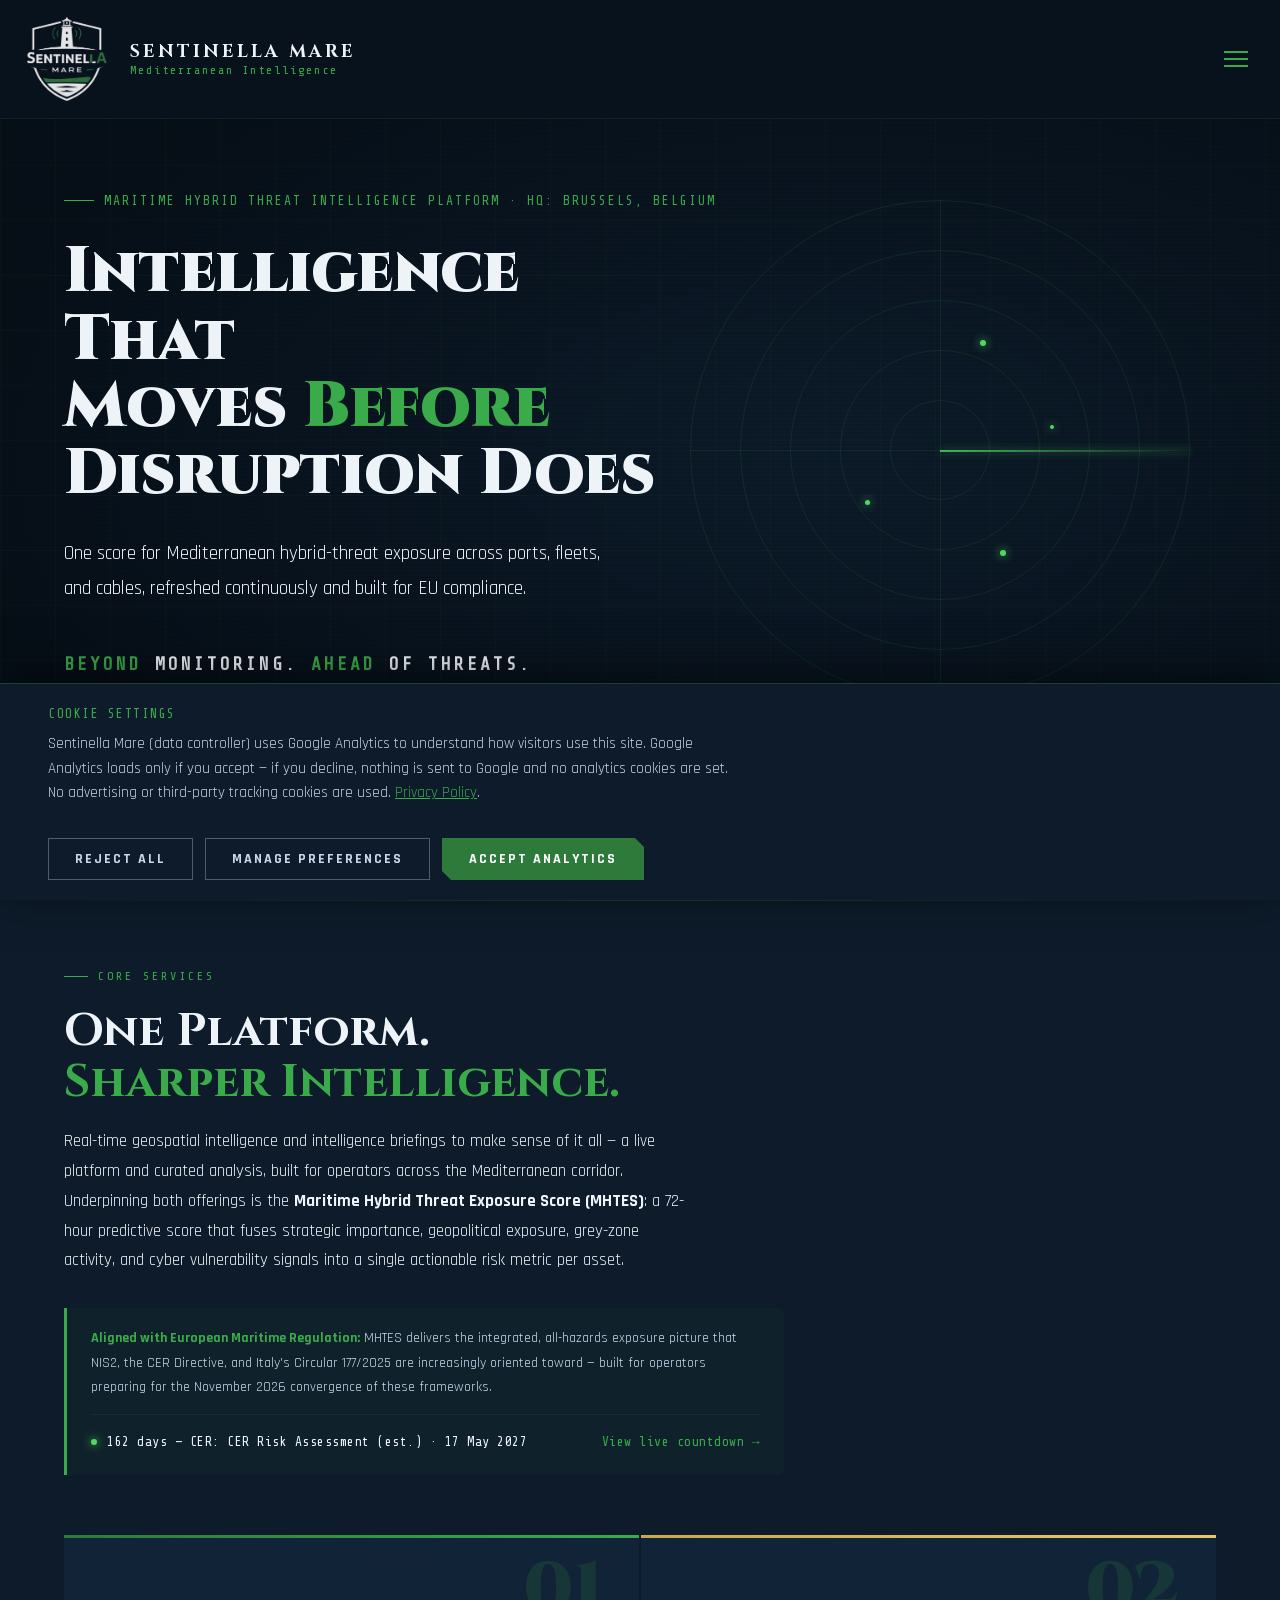
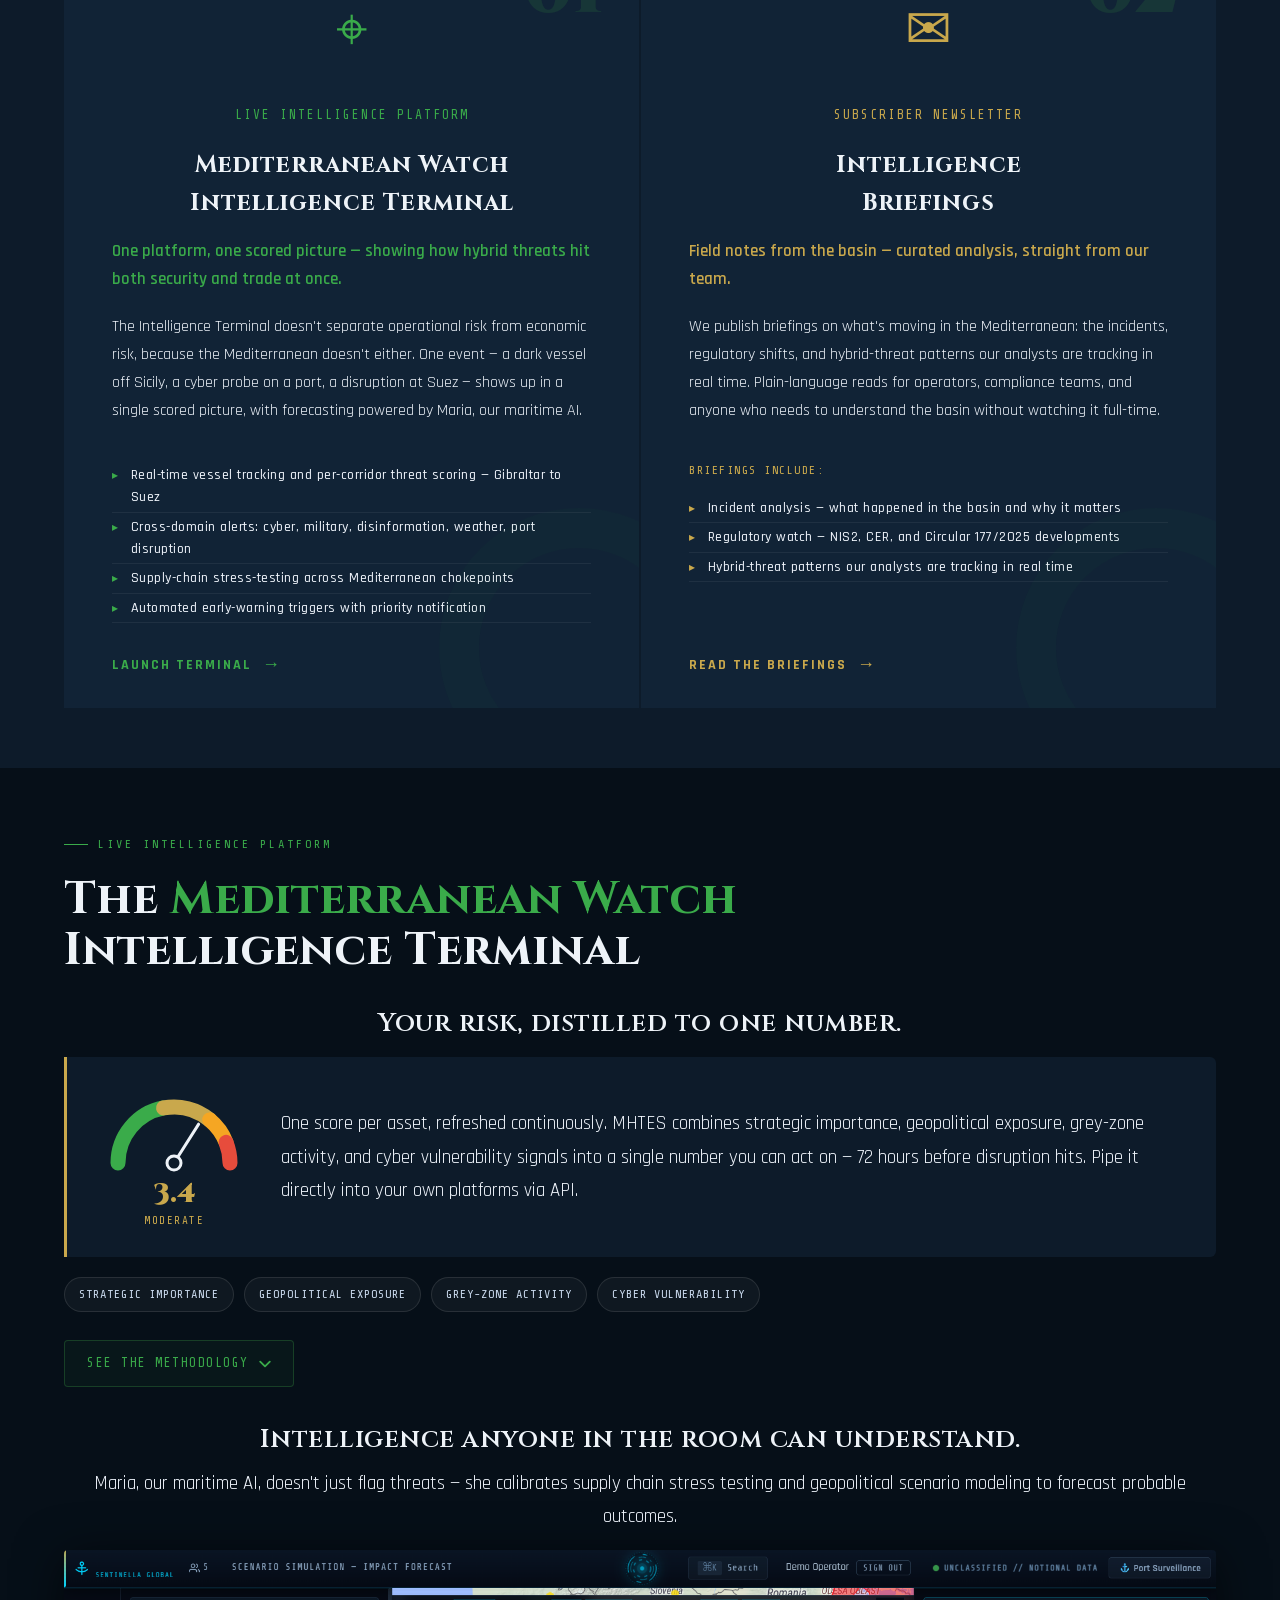
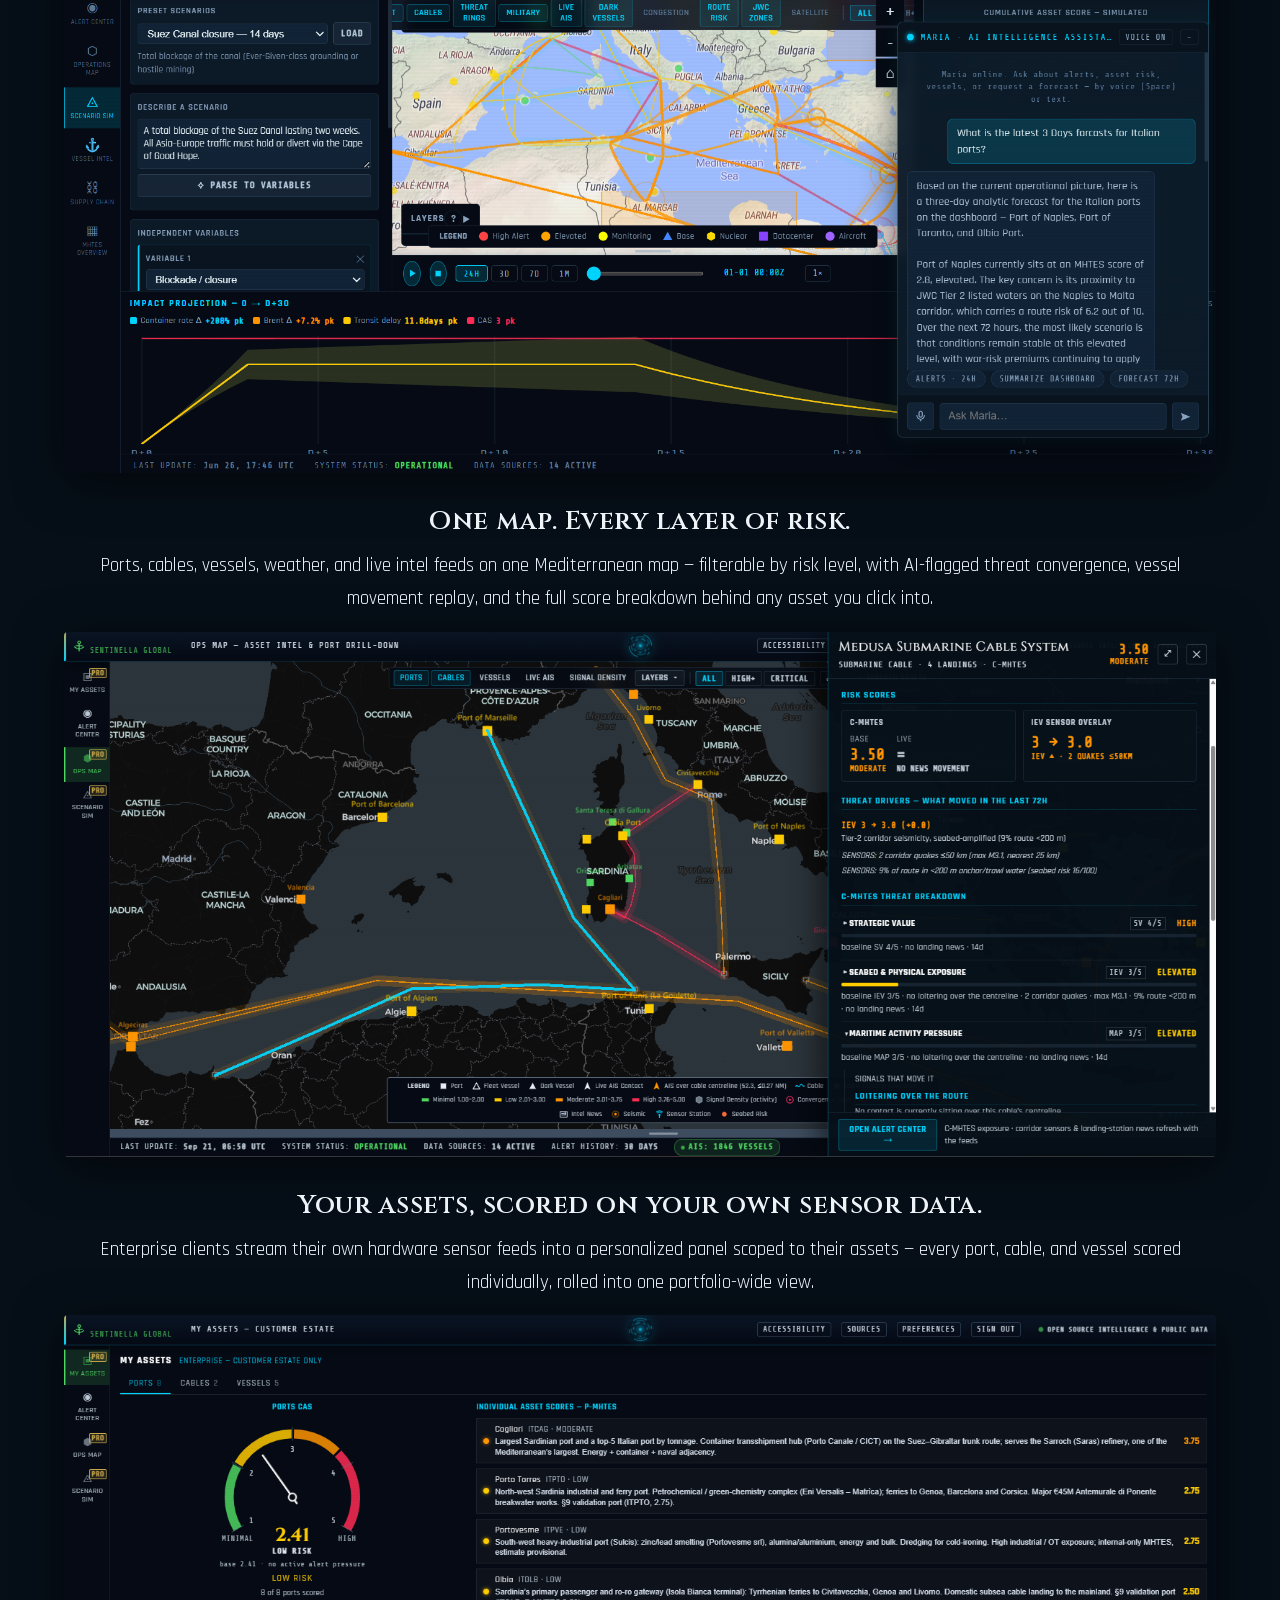
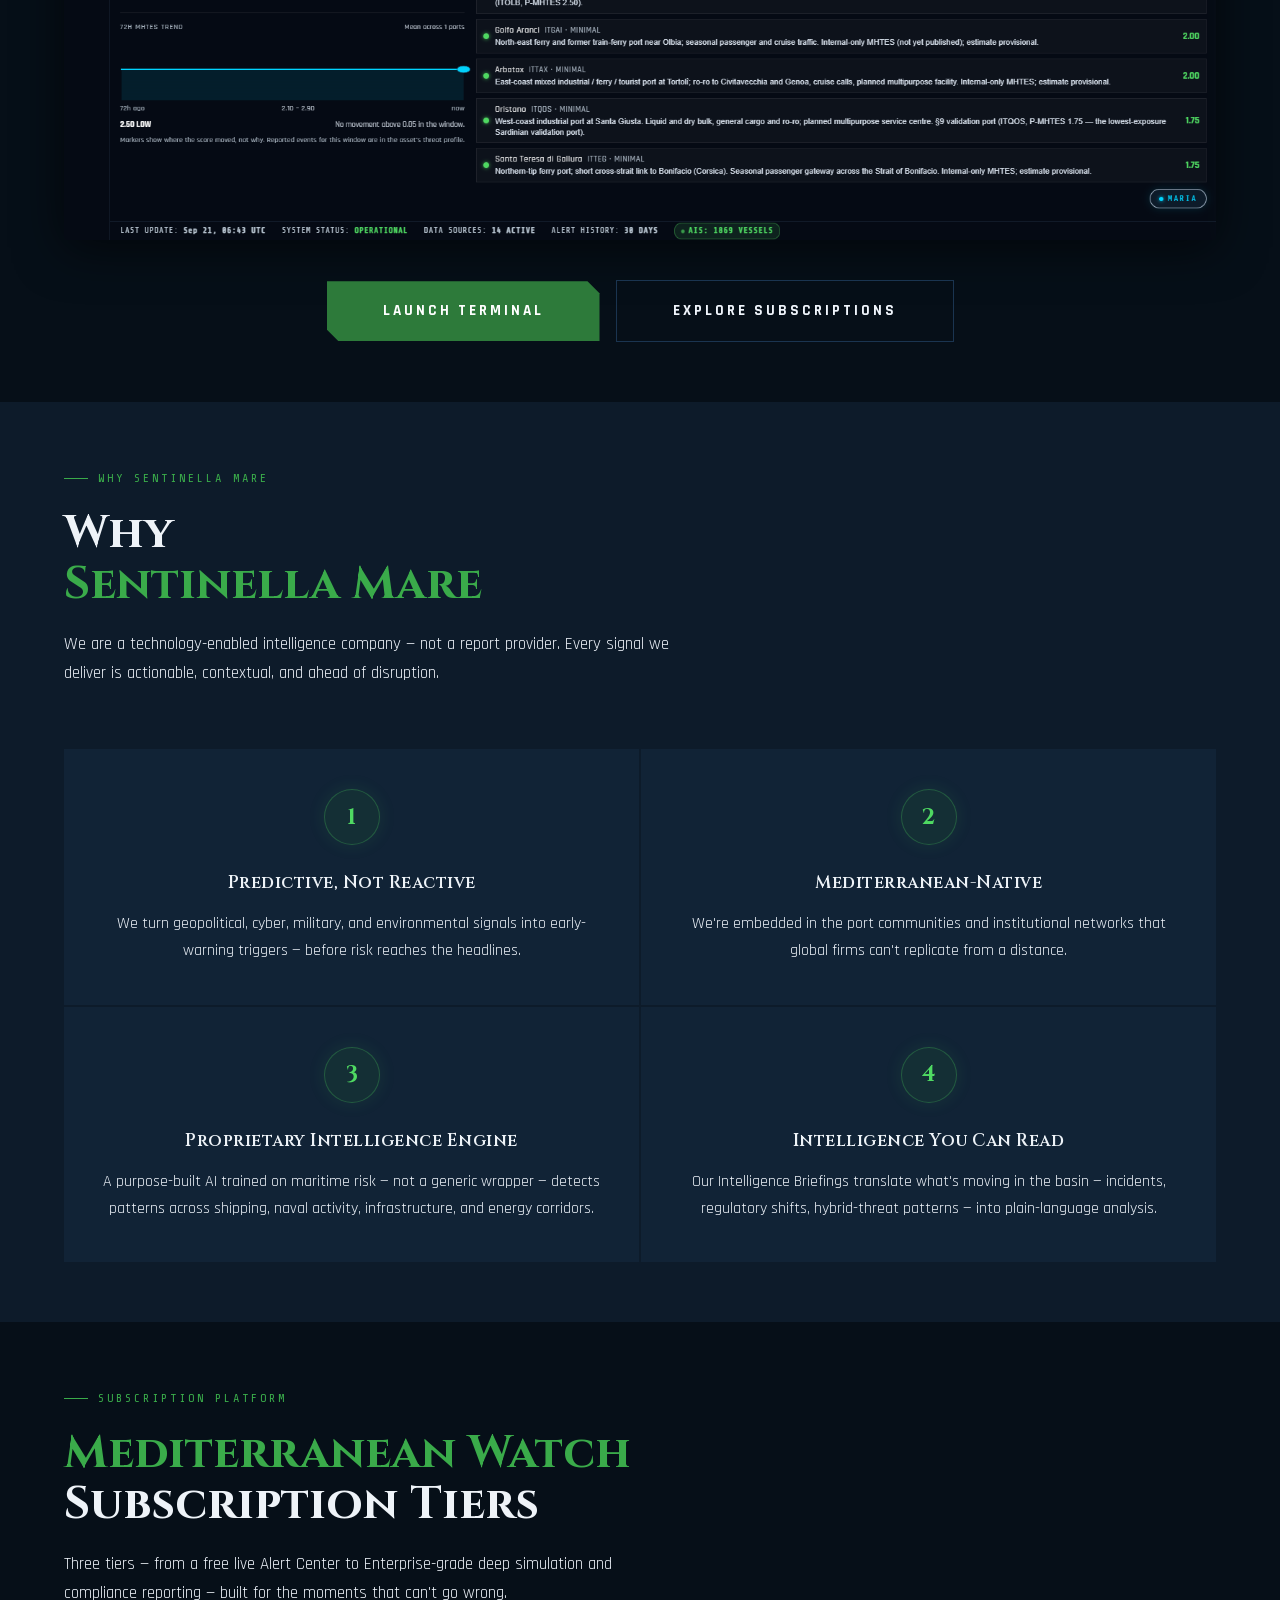
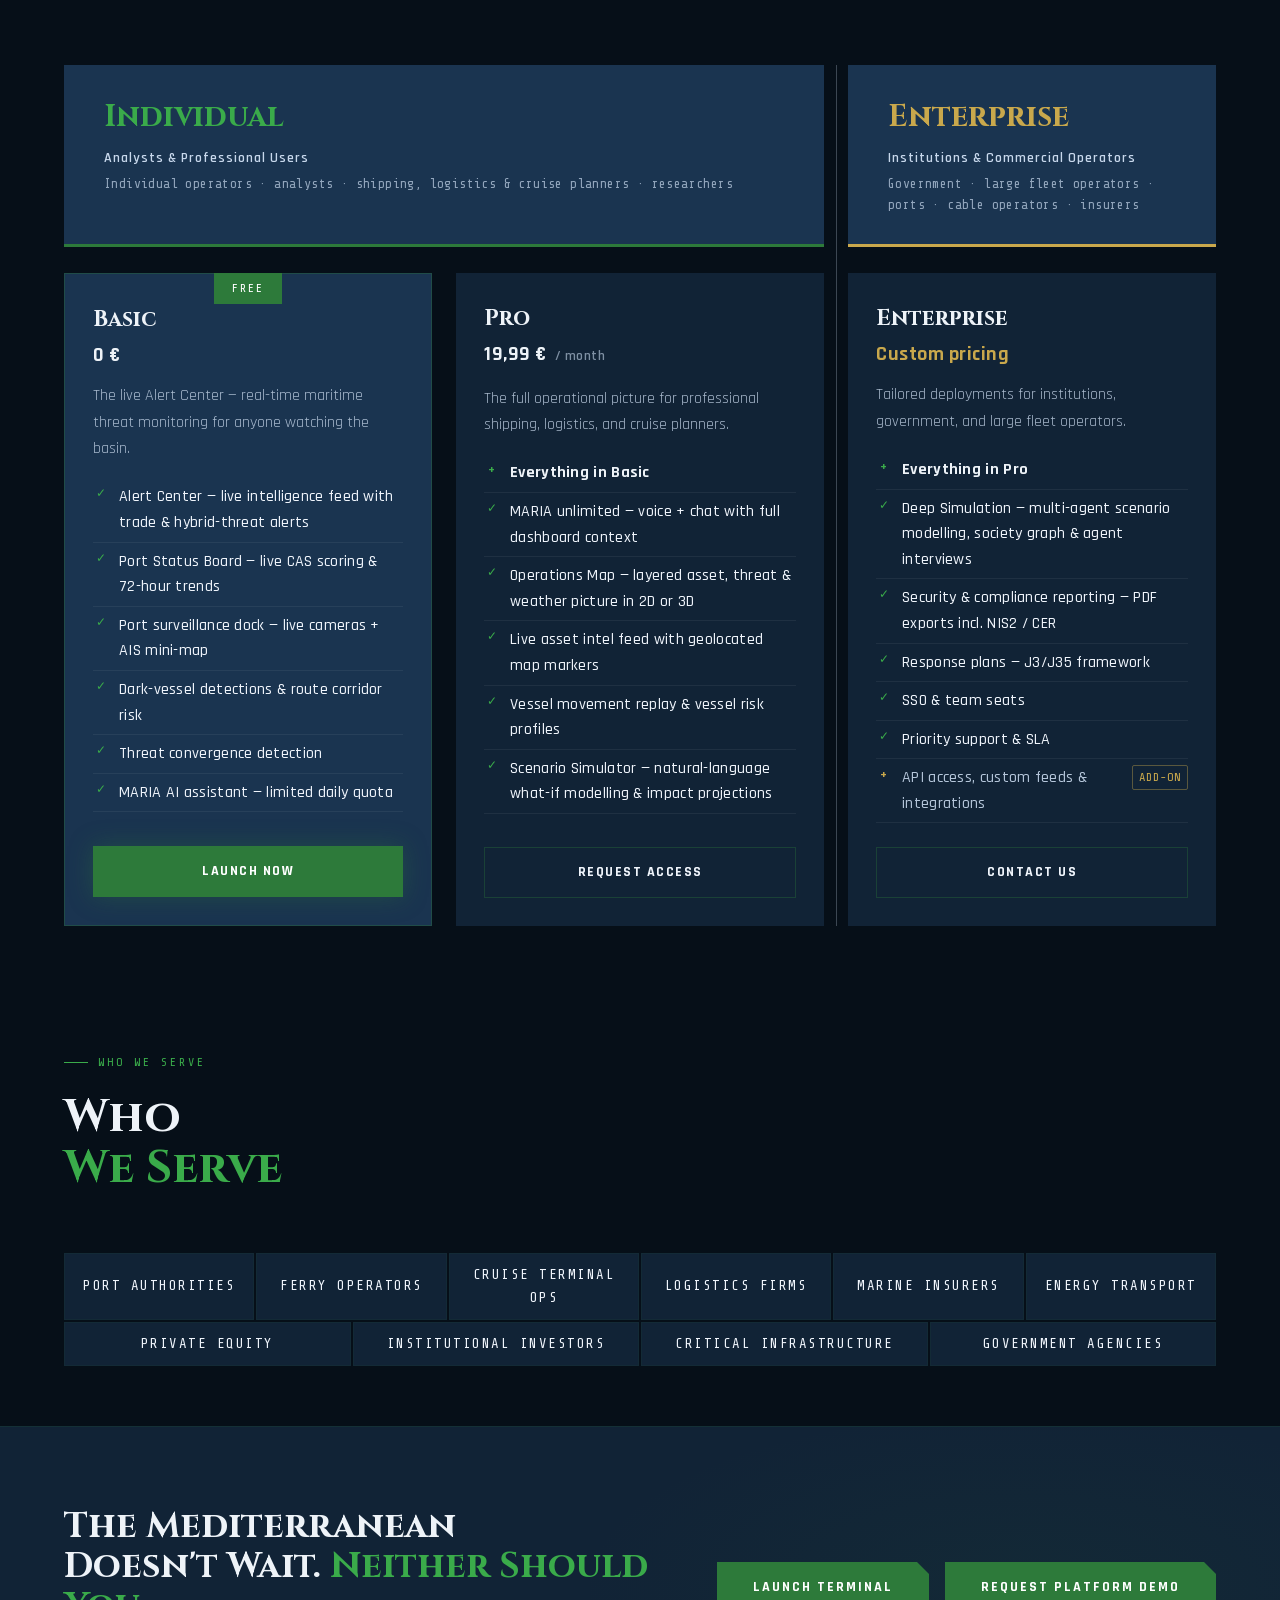
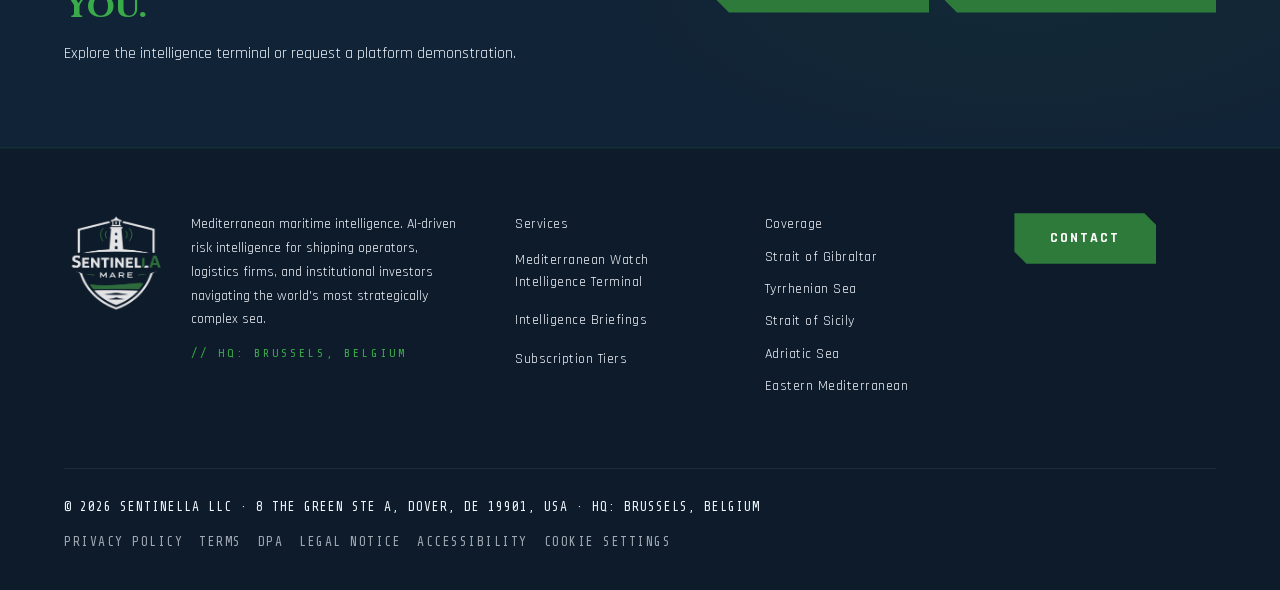
==== commit 05f8a85e: "Resolve PR #14: overwrite main with Jenn-Branch (#15) * Remove "Every feed. Every vessel. One screen" ====
(no text change in the page or its own stylesheets)
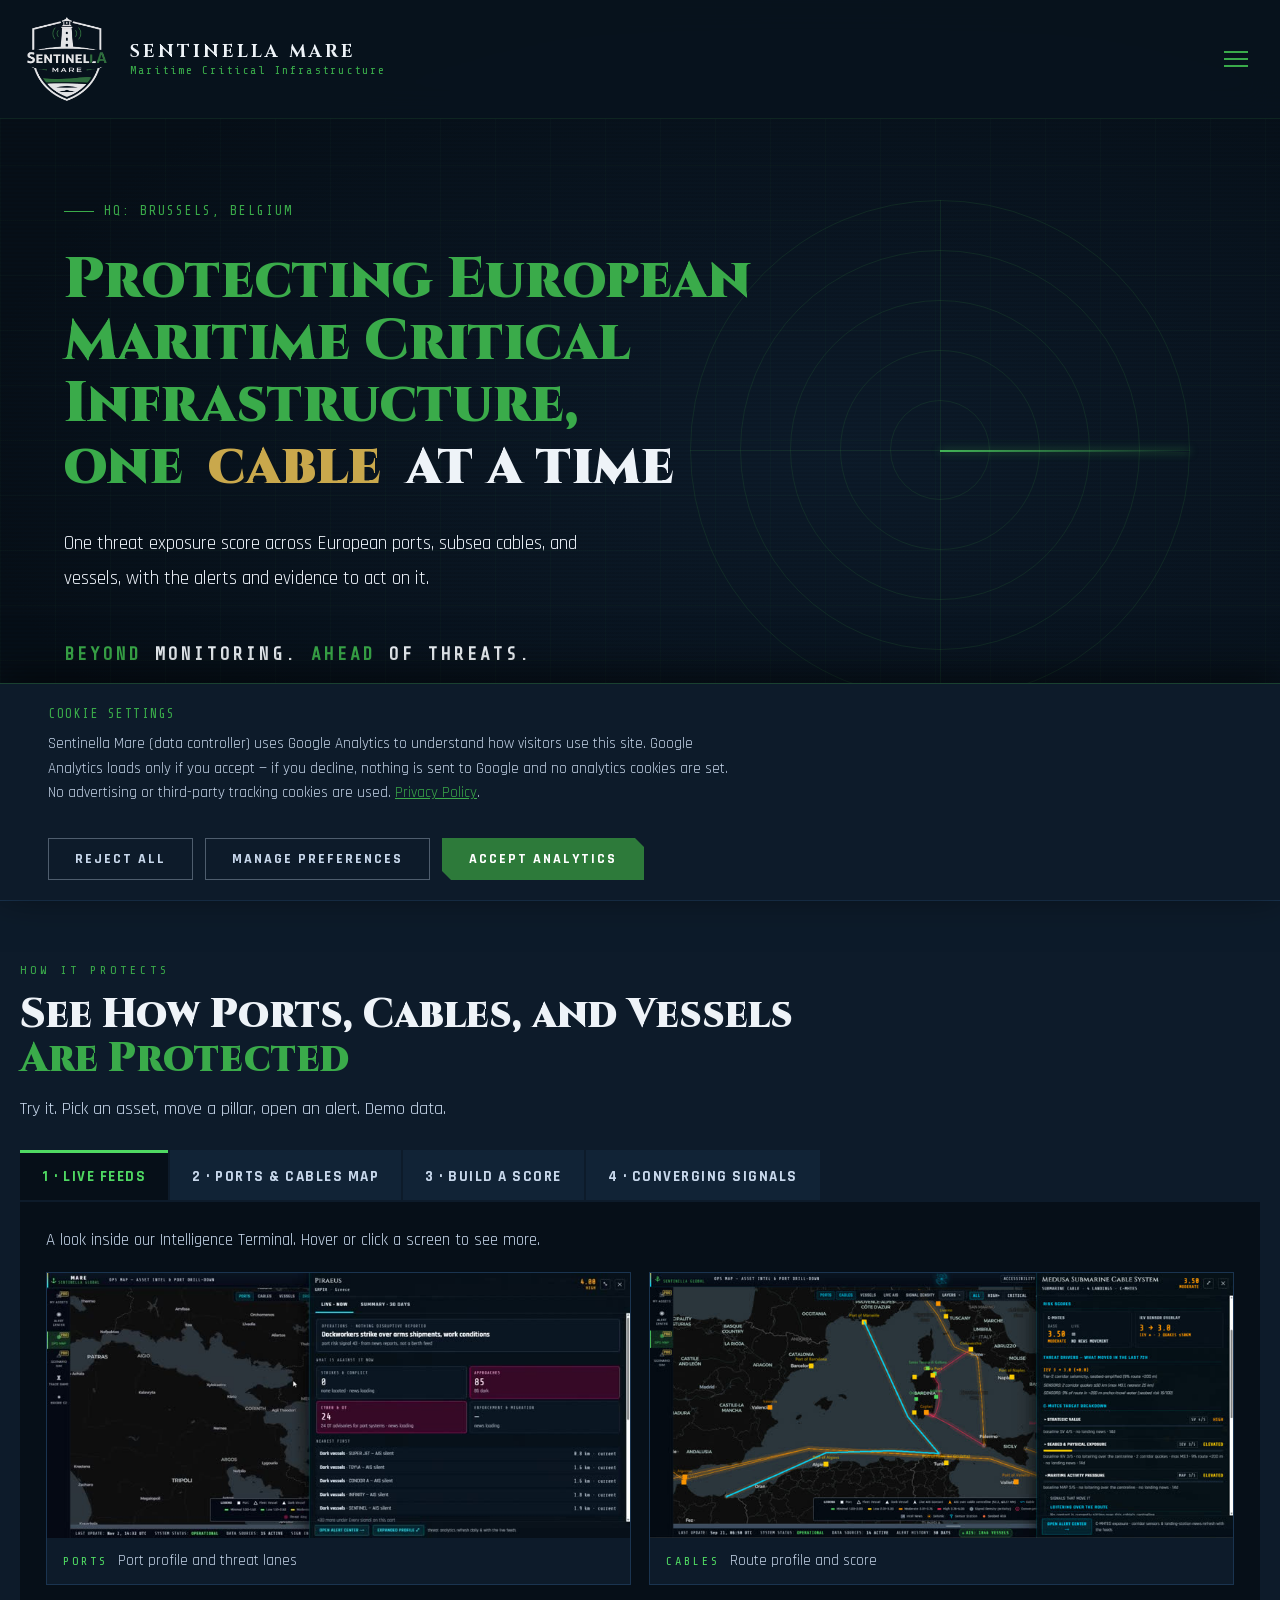
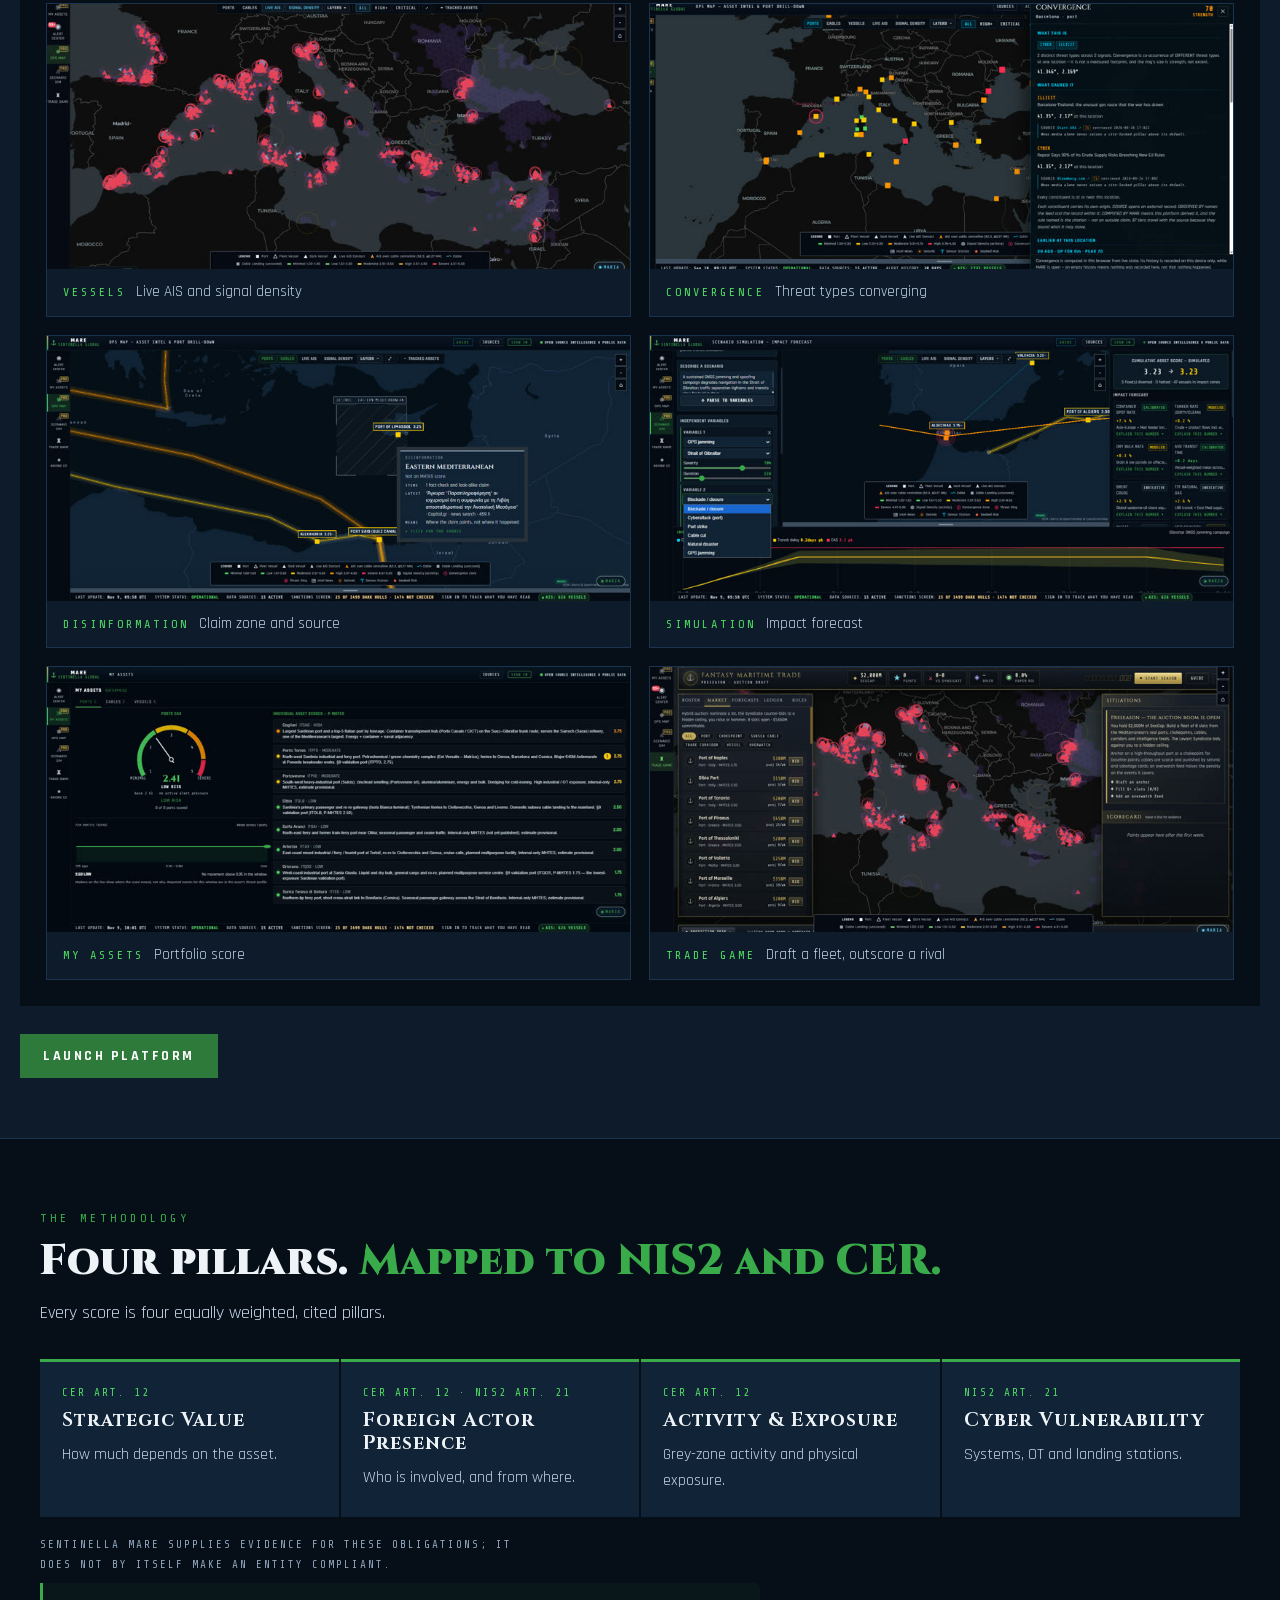
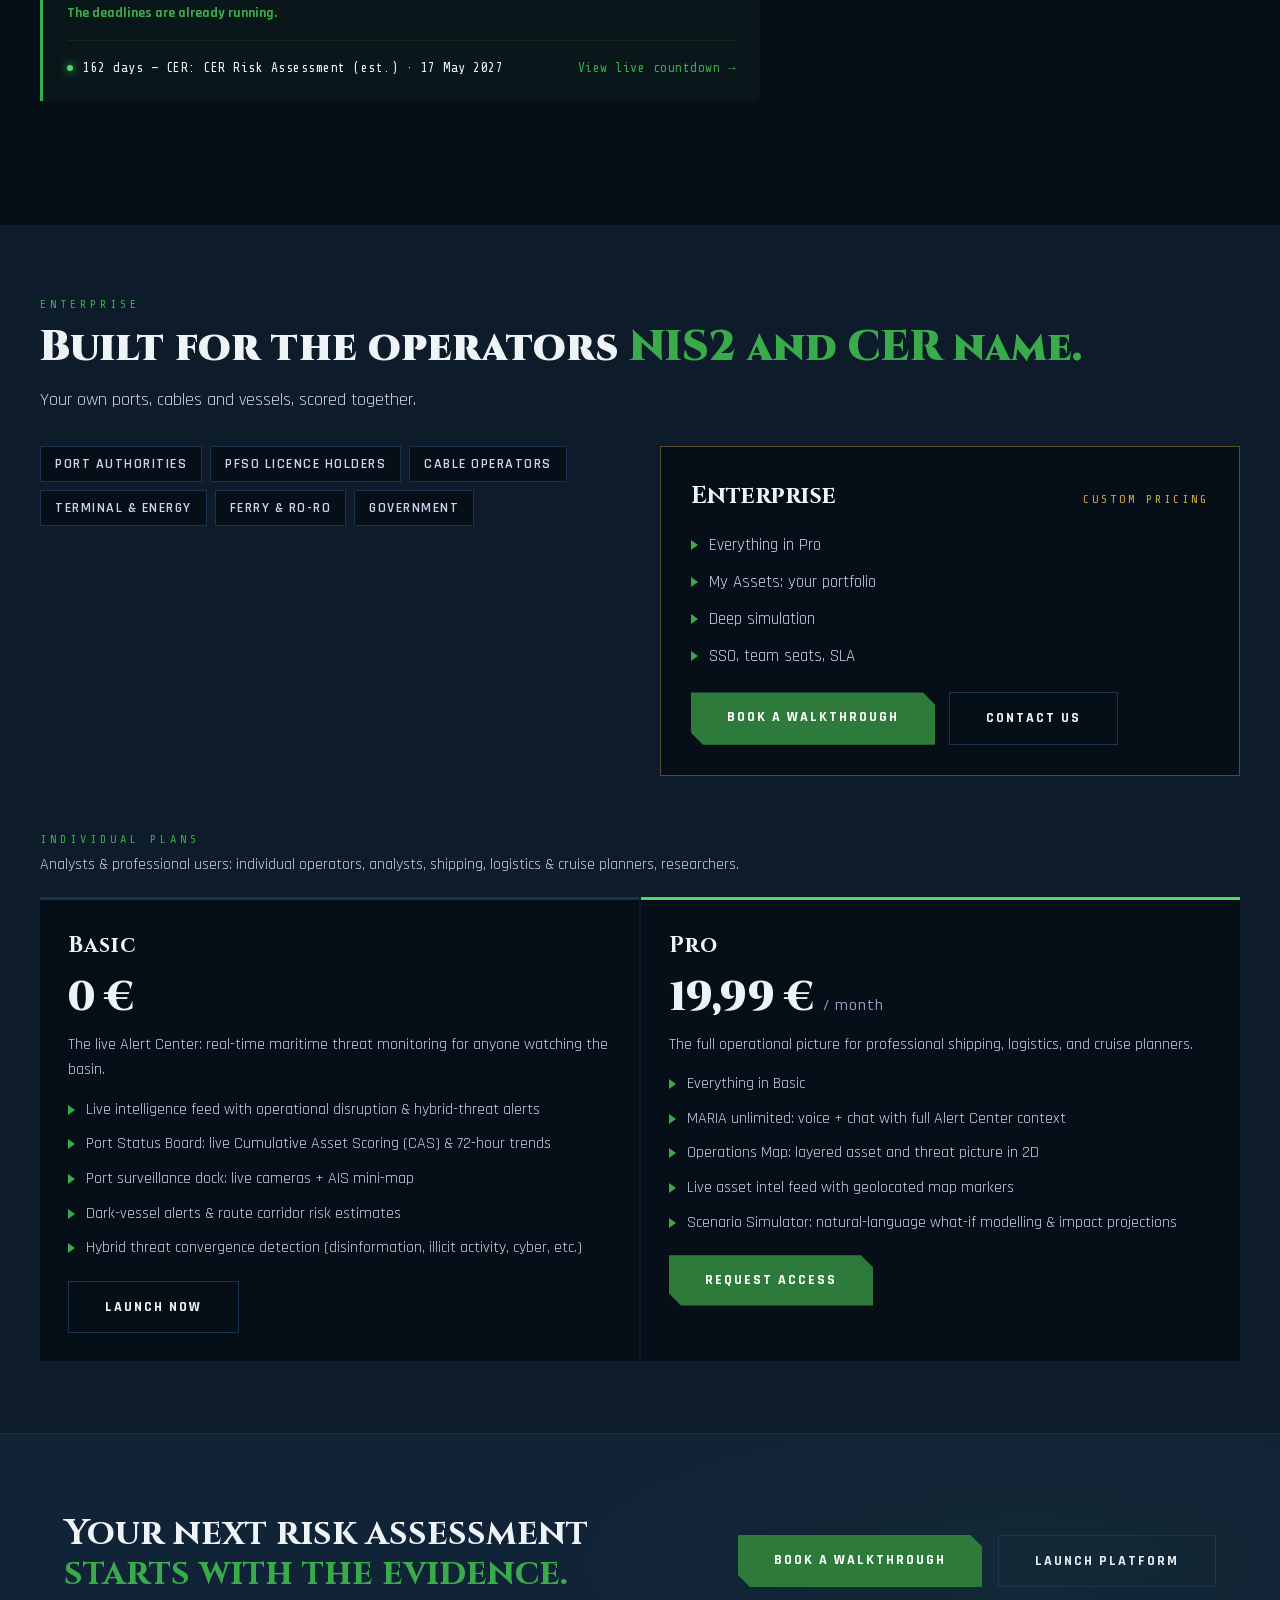
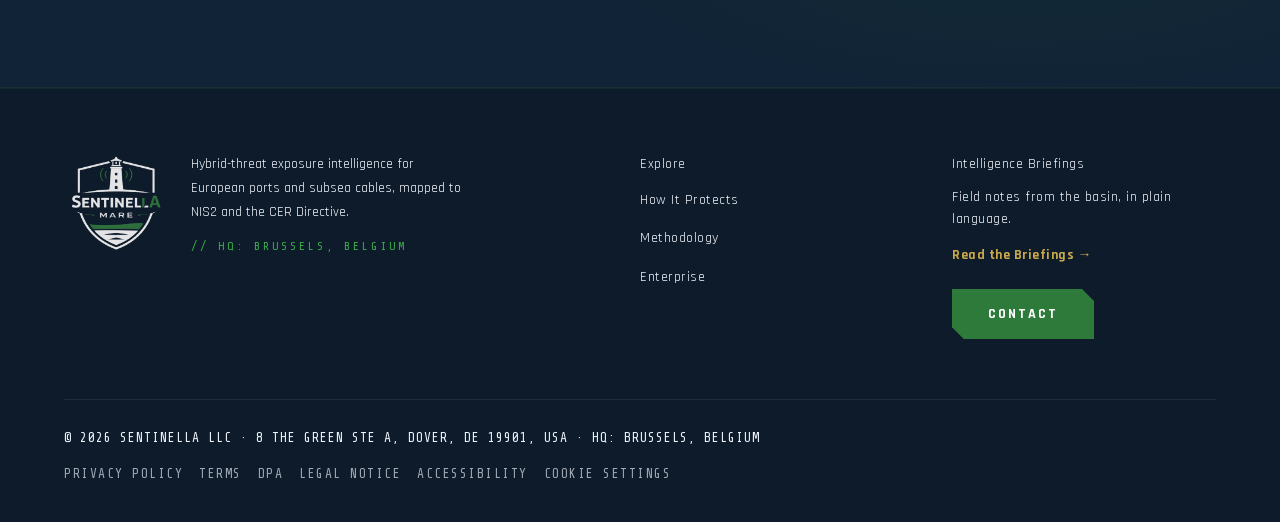
==== commit 4958831b: "Redesign homepage around critical-infrastructure protection; EN/IT/AR/EL; device optimization - New " ====
--- a/index.html
+++ b/index.html
@@ -1,6 +1,7 @@
 <!DOCTYPE html>
 <html lang="en">
 <head>
+
 <!-- Google Analytics — Consent Mode "basic".
      The gtag.js tag is deliberately NOT loaded here. It is injected only after
      the visitor grants consent (see the cookie banner script before </body>),
@@ -19,24 +20,22 @@
 </script>
 <meta charset="UTF-8">
 <meta name="viewport" content="width=device-width, initial-scale=1.0, viewport-fit=cover">
+<meta name="theme-color" content="#060f18">
+<meta name="color-scheme" content="dark">
 <link rel="canonical" href="https://sentinellaglobal.com/">
-<title>Sentinella Mare — Mediterranean Maritime Intelligence</title>
+<title>Sentinella Mare — Protecting European Maritime Critical Infrastructure</title>
 <!-- Favicon -->
-<link rel="icon" href="/favicon.ico" sizes="any">
-<link rel="icon" type="image/png" sizes="32x32" href="/favicon-32x32.png">
-<link rel="icon" type="image/png" sizes="16x16" href="/favicon-16x16.png">
-<link rel="apple-touch-icon" href="/apple-touch-icon.png">
-<link rel="manifest" href="/site.webmanifest">
-<meta name="description" content="Sentinella Mare delivers real-time maritime intelligence for Mediterranean ports, vessel fleets, and subsea cables — combining NIS2, CER Directive, and Circular 177/2025 compliance outputs with live threat monitoring.">
+<link rel="icon" type="image/png" href="[data-uri]">
+<meta name="description" content="Sentinella Mare scores the hybrid-threat exposure of European ports and subsea cables, with alerts and evidence mapped to NIS2 and the CER Directive.">
 <meta property="og:type" content="website">
 <meta property="og:site_name" content="Sentinella Mare">
-<meta property="og:title" content="Sentinella Mare — Mediterranean Maritime Intelligence">
-<meta property="og:description" content="Real-time threat monitoring and EU regulatory compliance outputs for Mediterranean ports, vessel fleets, and subsea cable operators. NIS2, CER Directive, and Circular 177/2025 coverage.">
+<meta property="og:title" content="Sentinella Mare — Protecting European Maritime Critical Infrastructure">
+<meta property="og:description" content="Sentinella Mare scores the hybrid-threat exposure of European ports and subsea cables, with alerts and evidence mapped to NIS2 and the CER Directive.">
 <meta property="og:url" content="https://sentinellaglobal.com/">
 <meta property="og:image" content="https://sentinellaglobal.com/MARE%20Dashboard.png">
 <meta name="twitter:card" content="summary_large_image">
-<meta name="twitter:title" content="Sentinella Mare — Mediterranean Maritime Intelligence">
-<meta name="twitter:description" content="Real-time threat monitoring and EU regulatory compliance for Mediterranean ports, fleets, and subsea cables.">
+<meta name="twitter:title" content="Sentinella Mare — Protecting European Maritime Critical Infrastructure">
+<meta name="twitter:description" content="Sentinella Mare scores the hybrid-threat exposure of European ports and subsea cables, with alerts and evidence mapped to NIS2 and the CER Directive.">
 <meta name="twitter:image" content="https://sentinellaglobal.com/MARE%20Dashboard.png">
 <!-- Self-hosted webfonts: no third-party request, so no visitor IP is
      disclosed to Google before consent. See /fonts/OFL.txt for licensing. -->
@@ -218,20 +217,32 @@
     from { transform: rotate(0deg); }
     to { transform: rotate(360deg); }
   }
-  /* Blip dots on radar */
+  /* Blip dots on radar.
+     Each blip lights the instant the sweep crosses it, then decays like a
+     phosphor trace before the next pass. The sweep starts pointing east and
+     turns clockwise once per 5s, so a blip at bearing θ (clockwise from east,
+     measured from the radar centre to the dot's centre) is hit at θ/360 × 5s.
+     Delays are that time minus one period — negative, so at page load every
+     blip is already part-way through the decay its last (unseen) pass left,
+     and nothing ever shows before the beam reaches it.
+     Moving a blip means recomputing its delay: θ = atan2(y-250, x-250) on the
+     500px radar, delay = θ/360 × 5 − 5. */
   .blip {
     position: absolute; border-radius: 50%;
     background: var(--green-glow);
     box-shadow: 0 0 10px var(--green-glow);
-    animation: blip-fade 5s ease-in-out infinite;
-  }
-  .blip-1 { width: 6px; height: 6px; top: 28%; left: 58%; animation-delay: 1.2s; }
-  .blip-2 { width: 5px; height: 5px; top: 60%; left: 35%; animation-delay: 2.8s; }
-  .blip-3 { width: 4px; height: 4px; top: 45%; left: 72%; animation-delay: 0.5s; }
-  .blip-4 { width: 6px; height: 6px; top: 70%; left: 62%; animation-delay: 3.5s; }
+    opacity: 0;
+    animation: blip-fade 5s linear infinite;
+  }
+  .blip-1 { width: 6px; height: 6px; top: 28%; left: 58%; animation-delay: -0.946s; } /* 291.9° */
+  .blip-2 { width: 5px; height: 5px; top: 60%; left: 35%; animation-delay: -2.999s; } /* 144.1° */
+  .blip-3 { width: 4px; height: 4px; top: 45%; left: 72%; animation-delay: -0.161s; } /* 348.4° */
+  .blip-4 { width: 6px; height: 6px; top: 70%; left: 62%; animation-delay: -4.187s; } /* 58.5° */
   @keyframes blip-fade {
-    0%, 100% { opacity: 0; transform: scale(0.5); }
-    40%, 60% { opacity: 1; transform: scale(1); }
+    0%   { opacity: 1; transform: scale(1.5); }
+    6%   { opacity: 1; transform: scale(1); }
+    70%  { opacity: 0; transform: scale(1); }
+    100% { opacity: 0; transform: scale(1); }
   }
 
   .hero-content { position: relative; z-index: 2; max-width: 640px; }
@@ -401,12 +412,6 @@
   .reg-deadline-link:hover { color: var(--green-glow); }
 
   /* ── SERVICES ── */
-  #services { background: var(--navy-2); position: relative; overflow: hidden; }
-  #services::before {
-    content: ''; position: absolute;
-    top: 0; left: 0; right: 0; height: 1px;
-    background: linear-gradient(90deg, transparent, rgba(45,122,58,0.4), transparent);
-  }
   .services-grid {
     display: grid; grid-template-columns: 1fr 1fr;
     gap: 2px; margin-top: 60px;
@@ -510,7 +515,7 @@
   .svc-cta .coming-soon-tag { font-size: 12px; margin-left: 2px; }
 
   /* ── DASHBOARD MOCKUP ── */
-  #platform { background: var(--navy); position: relative; overflow: hidden; }
+  #methodology { background: var(--navy); position: relative; overflow: hidden; }
 
   /* ── MHTES METHODOLOGY TABLE ── */
   .mhtes-wrap {
@@ -822,228 +827,6 @@
     font-size: 12px; letter-spacing: 2px; color: var(--text-dim);
   }
   .db-item span { color: var(--green-mid); margin-right: 6px; }
-
-  /* ── WHY ── */
-  #why { background: var(--navy-2); }
-  .why-grid {
-    display: grid; grid-template-columns: repeat(2, 1fr);
-    gap: 2px; margin-top: 60px;
-  }
-  .why-card {
-    background: var(--navy-3);
-    padding: 40px 32px;
-    position: relative; overflow: hidden;
-    transition: background 0.3s;
-    display: flex; flex-direction: column; align-items: center;
-    text-align: center;
-  }
-  .why-card:hover { background: var(--navy-4); }
-  .why-num {
-    width: 56px; height: 56px;
-    border-radius: 50%;
-    background: rgba(45,122,58,0.15);
-    border: 1px solid rgba(79,217,98,0.25);
-    display: flex; align-items: center; justify-content: center;
-    font-family: 'Cinzel', serif;
-    font-size: 22px; font-weight: 700;
-    color: var(--green-glow);
-    margin-bottom: 24px;
-    box-shadow: 0 0 18px rgba(79,217,98,0.1);
-  }
-  .why-title {
-    font-family: 'Cinzel', serif;
-    font-size: 17px; font-weight: 600;
-    color: var(--white); margin-bottom: 14px;
-    letter-spacing: 0.5px;
-  }
-  .why-text {
-    font-size: 16px; line-height: 1.7;
-    color: var(--text);
-  }
-
-  /* ── PRICING ── */
-  #pricing { background: var(--navy); }
-  .pricing-grid {
-    display: grid; grid-template-columns: repeat(4, 1fr);
-    gap: 2px; margin-top: 60px; align-items: stretch;
-  }
-  .price-card {
-    background: var(--navy-3);
-    padding: 28px 28px;
-    position: relative;
-    transition: transform 0.3s;
-    display: flex; flex-direction: column;
-  }
-  .price-card.featured {
-    background: var(--navy-4);
-    border: 1px solid rgba(45,122,58,0.35);
-    transform: translateY(-12px);
-  }
-  .price-card.featured::before {
-    content: 'MOST POPULAR';
-    position: absolute; top: -1px; left: 50%; transform: translateX(-50%);
-    background: var(--green);
-    font-family: 'Share Tech Mono', monospace;
-    font-size: 12px; letter-spacing: 2px; color: white;
-    padding: 6px 18px; white-space: nowrap;
-  }
-  .price-card.free-card::before { content: 'FREE'; }
-  .price-tier {
-    font-family: 'Share Tech Mono', monospace;
-    font-size: 12px; letter-spacing: 4px; color: var(--green-mid);
-    text-transform: uppercase; margin-bottom: 20px;
-  }
-  .price-name {
-    font-family: 'Cinzel', serif;
-    font-size: 22px; font-weight: 700;
-    color: var(--white); margin-bottom: 8px;
-  }
-  .price-best-for {
-    font-size: 16px; line-height: 1.65;
-    color: rgba(200,216,236,0.82);
-    margin: 0 0 16px 0;
-  }
-  .price-amt {
-    font-family: 'Cinzel', serif;
-    font-size: 42px; font-weight: 900;
-    color: var(--white); line-height: 1;
-    margin-bottom: 6px;
-  }
-  .price-amt sup { font-size: 22px; vertical-align: super; }
-  .price-period {
-    font-family: 'Share Tech Mono', monospace;
-    font-size: 13px; letter-spacing: 1.5px;
-    color: var(--text); margin-bottom: 32px;
-  }
-  .price-features { list-style: none; margin-bottom: 24px; }
-  .price-features li {
-    display: flex; align-items: flex-start; gap: 10px;
-    font-size: 16px; font-weight: 500; letter-spacing: 0.3px; line-height: 1.6;
-    color: var(--text); padding: 6px 0;
-    border-bottom: 1px solid rgba(255,255,255,0.06);
-  }
-  .price-features li::before {
-    content: '✓'; color: var(--green-mid);
-    font-size: 12px; flex-shrink: 0;
-    width: 16px; text-align: center;
-  }
-  .price-features li.na { display: none; }
-  .price-btn {
-    display: block; text-align: center;
-    background: transparent;
-    border: 1px solid rgba(45,122,58,0.35);
-    color: var(--text);
-    padding: 13px 24px;
-    font-family: 'Rajdhani', sans-serif;
-    font-size: 14px; font-weight: 700; letter-spacing: 1.5px;
-    text-transform: uppercase; text-decoration: none;
-    cursor: pointer; transition: all 0.3s;
-    margin-top: auto;
-  }
-  .price-btn:hover, .price-btn.active {
-    background: var(--green); border-color: var(--green);
-    color: white; box-shadow: 0 0 24px rgba(45,122,58,0.35);
-  }
-  /* Pricing three-tier layout: Individual (Basic + Pro) | Enterprise */
-  .pricing-cols {
-    display: grid; grid-template-columns: repeat(3, 1fr);
-    column-gap: 24px; row-gap: 26px; margin-top: 56px;
-    position: relative; align-items: stretch;
-  }
-  .pricing-cols::after {
-    content: ''; position: absolute; top: 0; bottom: 0;
-    left: calc(66.666% + 4px);
-    width: 1px;
-    background: linear-gradient(to bottom, rgba(200,216,236,0.28) 0, rgba(200,216,236,0.28) 100%);
-    pointer-events: none;
-  }
-  .pcol-header {
-    padding: 28px 40px;
-    background: var(--navy-4);
-    border-bottom: 3px solid transparent;
-  }
-  .ph-individual { grid-column: 1 / 3; border-bottom-color: var(--green); }
-  .ph-enterprise { grid-column: 3 / 4; border-bottom-color: var(--gold); }
-  .ptab-label {
-    font-family: 'Cinzel', serif;
-    font-size: 30px; font-weight: 700;
-    display: block; margin-bottom: 6px;
-  }
-  .ph-individual .ptab-label { color: var(--green-mid); }
-  .ph-enterprise .ptab-label { color: var(--gold); }
-  .ptab-sub {
-    font-family: 'Rajdhani', sans-serif;
-    font-size: 14px; font-weight: 600; letter-spacing: 1px;
-    color: var(--text-dim); display: block; margin-bottom: 5px;
-  }
-  .ptab-audience {
-    font-family: 'Share Tech Mono', monospace;
-    font-size: 13px; letter-spacing: 0.4px;
-    color: rgba(200,216,236,0.7); display: block;
-  }
-  /* Tier cards inside the pricing grid */
-  .pricing-cols .price-card { margin-bottom: 0; }
-  .pricing-cols .price-card.featured { transform: none; }
-  .pricing-cols .price-features { flex: 1; margin-bottom: 24px; }
-  .price-amount {
-    display: flex; align-items: baseline; gap: 8px;
-    margin-bottom: 18px;
-  }
-  .pa-num {
-    font-family: 'Rajdhani', sans-serif;
-    font-size: 20px; font-weight: 700; line-height: 1;
-    color: var(--white); letter-spacing: 0.5px;
-  }
-  .ent-card .pa-num { color: var(--gold); }
-  .pa-per {
-    font-family: 'Rajdhani', sans-serif;
-    font-size: 14px; font-weight: 600; letter-spacing: 0.5px;
-    color: rgba(200,216,236,0.6);
-  }
-  .price-features li.feat-all { color: var(--white); font-weight: 700; }
-  .price-features li.feat-all::before { content: '+'; font-weight: 700; }
-  .price-features li.feat-addon { color: rgba(200,216,236,0.9); }
-  .price-features li.feat-addon::before { content: '+'; color: var(--gold); font-weight: 700; }
-  .feat-addon-tag {
-    font-family: 'Share Tech Mono', monospace;
-    font-size: 12px; letter-spacing: 1px; text-transform: uppercase;
-    color: var(--gold); border: 1px solid rgba(201,168,76,0.4);
-    padding: 2px 6px; border-radius: 2px; margin-left: 8px;
-    white-space: nowrap; vertical-align: middle;
-  }
-  @media (max-width: 900px) {
-    .pricing-cols { grid-template-columns: 1fr; row-gap: 22px; }
-    .pricing-cols::after { display: none; }
-    .ph-individual, .ph-enterprise { grid-column: 1 / -1; }
-    .ph-individual { order: 1; }
-    .price-card.free-card { order: 2; }
-    .pricing-cols .pro-card { order: 3; }
-    .ph-enterprise { order: 4; }
-    .pricing-cols .ent-card { order: 5; }
-  }
-
-  /* ── CLIENTS ── */
-  #clients { background: var(--navy); }
-  .clients-row {
-    display: flex; flex-wrap: wrap; gap: 2px;
-    margin-top: 60px;
-  }
-  .client-tag {
-    background: var(--navy-3);
-    border: 1px solid rgba(45,122,58,0.08);
-    padding: 10px 16px;
-    font-family: 'Share Tech Mono', monospace;
-    font-size: 14px; letter-spacing: 1.5px;
-    color: var(--text); text-transform: uppercase;
-    transition: all 0.3s; cursor: default; flex: 1;
-    display: flex; align-items: center; justify-content: center;
-    text-align: center; min-width: 180px;
-  }
-  .client-tag:hover {
-    background: var(--navy-4);
-    color: var(--text);
-    border-color: rgba(45,122,58,0.25);
-  }
 
   /* ── CTA BANNER ── */
   .cta-banner {
@@ -1241,8 +1024,6 @@
     footer { padding: 48px 32px 28px; }
 
     .pricing-grid { grid-template-columns: repeat(2, 1fr); }
-    .price-card { padding: 36px 24px; }
-    .price-amt { font-size: 36px; }
     .footer-top { grid-template-columns: 1fr 1fr 1fr; gap: 28px; }
     .footer-brand { grid-column: 1 / -1; flex-direction: row; }
     .adv-grid { gap: 40px; }
@@ -1253,8 +1034,8 @@
   h3.adv-heading { font-size: 16px !important; font-weight: 600 !important; letter-spacing: 0.5px !important; margin-bottom: 6px !important; text-align: left !important; }
   h3.footer-nav-title { font-size: 13px !important; font-weight: 600 !important; letter-spacing: 1px !important; margin-bottom: 20px !important; text-align: left !important; }
 
-  /* ── iPad landscape — collapse nav to hamburger ── */
-  @media (max-width: 1300px) {
+  /* ── iPad landscape / small laptop — collapse nav to hamburger ── */
+  @media (max-width: 1380px) {
     .nav-toggle { display: flex; }
     .nav-links {
       display: none; position: fixed;
@@ -1327,21 +1108,9 @@
     .footer-top { grid-template-columns: 1fr; gap: 28px; }
     .footer-brand { grid-column: auto; flex-direction: row; flex-wrap: wrap; }
     .footer-bottom { flex-direction: column; gap: 12px; text-align: center; }
-
-    .price-card.featured { transform: none; }
     .pricing-grid { grid-template-columns: 1fr; }
-
-    .pricing-cols { grid-template-columns: 1fr; }
-    .pcol-header { padding: 20px 24px; }
-    .ptab-label { font-size: 22px; }
-    .ptab-audience { display: none; }
-
     .adv-grid { grid-template-columns: 1fr; gap: 36px; }
     .dash-body { grid-template-columns: 1fr; min-height: auto; }
-
-    .clients-row { flex-direction: column; }
-    .client-tag { min-width: unset; }
-
     .nav-toggle { display: flex; }
     .nav-links {
       display: none; position: fixed;
@@ -1369,8 +1138,6 @@
     .svc-buttons-outer { padding: 20px 0 0 28px; }
 
     /* Keep 2-col on tablets — drop to 1-col at 600px */
-    .why-grid { grid-template-columns: repeat(2, 1fr); }
-
     .footer-contact-btn { width: 100%; text-align: center; }
 
     /* Radar faded on tablets — keeps brand atmosphere */
@@ -1388,9 +1155,6 @@
 
   /* ── Small tablets / large phones (≤ 600px) ── */
   @media (max-width: 600px) {
-    /* Stack why-grid on smaller phones */
-    .why-grid { grid-template-columns: 1fr; }
-
     /* Tighten CTA actions */
     .cta-actions { flex-direction: column; align-items: stretch; }
     .cta-actions a { text-align: center; }
@@ -1437,17 +1201,7 @@
     .dash-body { grid-template-columns: 1fr; min-height: auto; }
     .dash-map { min-height: 240px; border-right: none; grid-row: auto; }
     .dash-bottom { flex-direction: column; gap: 8px; align-items: flex-start; padding: 12px 16px; }
-
-    .why-grid { grid-template-columns: 1fr; }
-    .why-card { padding: 24px 20px; }
-    .why-num { width: 44px; height: 44px; font-size: 18px; }
-    .why-title { font-size: 16px; }
-    .why-text { font-size: 16px; }
-
     .pricing-grid { grid-template-columns: 1fr; }
-    .price-card { padding: 32px 24px; }
-    .price-amt { font-size: 34px; }
-
     .adv-grid { grid-template-columns: 1fr; gap: 28px; }
     .adv-right { padding: 28px 20px; }
     .adv-list li { flex-direction: column; gap: 8px; }
@@ -1483,11 +1237,6 @@
       min-height: 44px; display: inline-flex; align-items: center; justify-content: center;
     }
     .hero-tagline { font-size: 14px; letter-spacing: 1.5px; margin-bottom: 32px; }
-
-    .price-best-for { font-size: 16px; }
-    .price-features li { font-size: 16px; padding: 11px 0; word-break: break-word; hyphens: auto; }
-
-    .client-tag { font-size: 13px; letter-spacing: 1.5px; padding: 8px 12px; }
   }
 
   /* ── Extra small phones (≤ 360px) ── */
@@ -1531,7 +1280,6 @@
   @media (hover: none) and (pointer: coarse) {
     .service-card:hover { transform: none; }
     .btn-primary:hover { transform: none; }
-    .price-card.featured { transform: none; }
     /* Disable backdrop-filter on mobile — battery & rendering savings */
     nav { backdrop-filter: none; -webkit-backdrop-filter: none; }
   }
@@ -1561,7 +1309,7 @@
   /* Extra contrast ring for controls that sit on a green fill */
   .btn-primary:focus-visible,
   .btn-secondary.btn-green:focus-visible,
-  .price-btn.active:focus-visible {
+  .ent-card .btn-primary:focus-visible {
     outline-color: #fff;
   }
 
@@ -1636,6 +1384,425 @@
   .footer-col a.footer-contact-btn {
     display: inline-block; padding: 14px 36px; letter-spacing: 2px; margin-bottom: 0;
   }
+
+
+
+  /* Methodology drilldown */
+  .meth-drill { margin-top: 8px; }
+  .meth-drill > summary {
+    list-style: none; cursor: pointer; display: inline-flex; align-items: center; gap: 12px;
+    padding: 14px 24px; border: 1px solid var(--green); color: var(--green-mid);
+    font-family: 'Share Tech Mono', monospace; font-size: 13px; letter-spacing: 2px; text-transform: uppercase;
+    transition: background .25s, color .25s;
+  }
+  .meth-drill > summary::-webkit-details-marker { display: none; }
+  .meth-drill > summary:hover { background: var(--green); color: #fff; }
+  .meth-drill > summary svg { transition: transform .25s; }
+  .meth-drill[open] > summary svg { transform: rotate(180deg); }
+  .meth-drill .meth-drill-close, .meth-drill[open] .meth-drill-open { display: none; }
+  .meth-drill[open] .meth-drill-close { display: inline; }
+  .meth-drill-body { padding-top: 36px; }
+  /* Briefings in the footer */
+  .footer-briefings p:not(.footer-nav-title) { line-height: 1.6; }
+  .footer-col a.footer-briefings-link { color: var(--gold); font-weight: 700; margin-bottom: 20px; }
+  .footer-col a.footer-briefings-link:hover { color: var(--white); }
+
+  /* ── ENTERPRISE (condensed Why / Pricing / Who We Serve) ── */
+  #enterprise { background: var(--navy-2); position: relative; }
+  .anchor-alias { position: absolute; top: 0; }
+  .ent-grid {
+    display: grid; grid-template-columns: minmax(0, 6fr) minmax(0, 5fr);
+    gap: 56px; align-items: start; margin-top: 12px;
+  }
+  .ent-kicker {
+    font-family: 'Share Tech Mono', monospace; font-size: 12px; letter-spacing: 2px;
+    text-transform: uppercase; color: var(--green-mid); margin: 0 0 12px;
+  }
+  .ent-chips { display: flex; flex-wrap: wrap; gap: 8px; margin-bottom: 32px; }
+  .ent-chips span {
+    font-size: 14px; font-weight: 600; letter-spacing: 1px; color: var(--white);
+    padding: 6px 12px; border: 1px solid var(--navy-4); background: var(--navy-2);
+  }
+  .ent-why { margin: 0; display: grid; gap: 4px 0; }
+  .ent-why dt { color: var(--white); font-weight: 700; font-size: 17px; margin-top: 12px; }
+  .ent-why dt:first-child { margin-top: 0; }
+  .ent-why dd { margin: 0; color: var(--text-dim); font-size: 16px; line-height: 1.6; }
+  .ent-card {
+    background: var(--navy-2); border: 1px solid rgba(201,168,76,0.4);
+    border-top: 3px solid var(--gold); padding: 32px;
+  }
+  .ent-card-head { display: flex; justify-content: space-between; align-items: baseline; gap: 16px; margin-bottom: 20px; flex-wrap: wrap; }
+  .ent-card-name { font-family: 'Cinzel', serif; font-size: 26px; font-weight: 700; color: var(--white); }
+  .ent-card-price { font-family: 'Share Tech Mono', monospace; font-size: 13px; letter-spacing: 1px; color: var(--gold); }
+  .ent-features { list-style: none; margin: 0 0 28px; padding: 0; }
+  .ent-features li {
+    position: relative; padding: 10px 0 10px 22px; font-size: 16px; line-height: 1.5;
+    color: var(--text-dim); border-bottom: 1px solid var(--navy-4);
+  }
+  .ent-features li::before { content: '✓'; position: absolute; left: 0; color: var(--gold); font-weight: 700; }
+  .ent-addon span {
+    font-family: 'Share Tech Mono', monospace; font-size: 11px; letter-spacing: 1px;
+    color: var(--gold); border: 1px solid rgba(201,168,76,0.45); padding: 1px 6px; margin-left: 6px;
+  }
+  .ent-card-ctas { display: flex; gap: 12px; flex-wrap: wrap; }
+  .ent-individual {
+    margin: 40px 0 0; padding-top: 20px; border-top: 1px solid var(--navy-4);
+    display: flex; flex-wrap: wrap; gap: 8px 28px; font-size: 15px; color: var(--text-dim);
+  }
+  .ent-individual strong { color: var(--white); }
+  .ent-individual b { color: var(--white); font-weight: 600; }
+  .ent-individual a { color: var(--green-mid); font-weight: 700; text-decoration: none; }
+  .ent-individual a:hover { color: var(--green-glow); }
+  @media (max-width: 1024px) {
+    .ent-grid { grid-template-columns: 1fr; gap: 36px; }
+  }
+  @media (max-width: 480px) {
+    .ent-card { padding: 24px 20px; }
+    .ent-card-ctas a { flex: 1 1 100%; text-align: center; }
+  }
+
+  /* ══ REDESIGN 2026-11 — critical-infrastructure landing ══ */
+  :root { --rotator: var(--gold); }
+  .sr-only {
+    position: absolute; width: 1px; height: 1px; padding: 0; margin: -1px;
+    overflow: hidden; clip: rect(0 0 0 0); white-space: nowrap; border: 0;
+  }
+  .hero-content { max-width: 900px; }
+  .hero h1 { font-size: clamp(34px, 4.4vw, 58px); line-height: 1.1; }
+  /* All three words are stacked in one grid cell, so the cell is always as
+     wide as the longest word and the line never reflows as the word changes. */
+  /* The static title is white; only the rotating word takes a colour.
+     Overrides the site-wide `h1 span { green }`. */
+  .hero h1 > span[aria-hidden], .hero h1 .h1-rot, .hero h1 .nw { color: var(--white); }
+  /* No layout jump, by construction: the slot is always as wide as its
+     widest word (all three share one grid cell), and the last line can only
+     wrap between "one ___" and "at a time" — never because of which word is
+     showing. Shorter words sit centred in the slot. */
+  .h1-rot { display: block; }
+  .h1-rot .nw { white-space: nowrap; }
+  .rotator { display: inline-grid; vertical-align: baseline; color: var(--rotator); }
+  .rotator > span {
+    grid-area: 1 / 1; justify-self: center; white-space: nowrap; color: var(--rotator);
+    opacity: 0; transform: translateY(0.35em);
+    transition: opacity .45s ease, transform .45s ease;
+  }
+  .rotator > span.on { opacity: 1; transform: none; }
+  @media (prefers-reduced-motion: reduce) {
+    .rotator > span { transition: none; transform: none; }
+  }
+
+  /* Feature rows: copy on one side, capture on the other, alternating */
+  .feature {
+    display: grid; grid-template-columns: minmax(0, 5fr) minmax(0, 7fr);
+    gap: 56px; align-items: center;
+    border-top: 1px solid rgba(45,122,58,0.18);
+  }
+  .feature.flip .feature-copy { order: 2; }
+  #ports, #convergence, #my-assets { background: var(--navy-2); }
+  #cables, #simulations { background: var(--navy); }
+  .feature { position: relative; }
+  .feature h2 { margin-bottom: 16px; }
+  .feature .section-lead { margin-bottom: 20px; }
+  .feature-points { list-style: none; margin: 0 0 24px; display: grid; gap: 10px; }
+  .feature-points li {
+    position: relative; padding-left: 22px; font-size: 16px; line-height: 1.6; color: var(--text-dim);
+  }
+  .feature-points li::before {
+    content: ''; position: absolute; left: 0; top: .62em;
+    width: 8px; height: 8px; background: var(--green-mid);
+    clip-path: polygon(50% 0, 100% 50%, 50% 100%, 0 50%);
+  }
+  .feature-points strong { color: var(--white); font-weight: 600; }
+  .reg-teaser {
+    border: 1px solid rgba(201,168,76,0.35); background: rgba(201,168,76,0.06);
+    padding: 16px 18px; margin-bottom: 24px;
+  }
+  .reg-teaser-label {
+    font-family: 'Share Tech Mono', monospace; font-size: 12px; letter-spacing: 2px;
+    color: var(--gold); text-transform: uppercase; margin-bottom: 8px;
+  }
+  .reg-teaser p { font-size: 15px; line-height: 1.6; color: var(--text-dim); margin-bottom: 10px; }
+  .reg-chips { display: flex; flex-wrap: wrap; gap: 8px; margin-bottom: 10px; }
+  .reg-chip {
+    font-family: 'Share Tech Mono', monospace; font-size: 12px; letter-spacing: 1px;
+    padding: 3px 9px; border: 1px solid rgba(201,168,76,0.45); color: var(--white);
+  }
+  .reg-teaser a, .text-link {
+    color: var(--gold); font-weight: 700; font-size: 14px; letter-spacing: 1px;
+    text-decoration: none; text-transform: uppercase;
+  }
+  .reg-teaser a:hover, .text-link:hover { color: var(--white); }
+  .feature-media { margin: 0; }
+  .feature-media img, .feature-media video {
+    width: 100%; height: auto; display: block; border-radius: 4px;
+    border: 1px solid var(--navy-4); box-shadow: 0 8px 48px rgba(0,0,0,0.6);
+  }
+  .media-inset { position: relative; }
+  .media-inset .inset {
+    position: absolute; left: -28px; bottom: 34px; width: 46%;
+    border: 1px solid var(--gold);
+  }
+  @media (max-width: 1024px) {
+    .media-inset .inset { position: static; width: 70%; margin-top: 12px; }
+  }
+  .feature-media figcaption {
+    font-family: 'Share Tech Mono', monospace; font-size: 12px; letter-spacing: 1px;
+    color: var(--text-dim); margin-top: 10px;
+  }
+  /* Placeholder for a capture that has not been recorded yet */
+  .media-pending {
+    aspect-ratio: 16 / 9; display: grid; place-content: center; gap: 8px; text-align: center;
+    border: 1px dashed var(--navy-4); border-radius: 4px; padding: 24px;
+    background: repeating-linear-gradient(135deg, var(--navy-2) 0 14px, var(--navy-3) 14px 28px);
+    font-family: 'Share Tech Mono', monospace; color: var(--text-dim); font-size: 13px; letter-spacing: 1px;
+  }
+  .media-pending strong { color: var(--white); font-size: 15px; letter-spacing: 2px; text-transform: uppercase; }
+
+  /* Methodology → regulation map */
+  .regmap { width: 100%; border-collapse: collapse; margin: 8px 0 20px; font-size: 15px; }
+  .regmap th, .regmap td {
+    text-align: left; vertical-align: top; padding: 14px 16px;
+    border-bottom: 1px solid var(--navy-4);
+  }
+  .regmap thead th {
+    font-family: 'Share Tech Mono', monospace; font-size: 12px; letter-spacing: 2px;
+    text-transform: uppercase; color: var(--green-mid); font-weight: 400;
+  }
+  .regmap td { color: var(--text-dim); line-height: 1.55; }
+  .regmap td strong { color: var(--white); font-weight: 600; display: block; }
+  .regmap .code { font-family: 'Share Tech Mono', monospace; color: var(--gold); white-space: nowrap; }
+  .regmap-note { font-size: 14px; color: var(--text-dim); max-width: 760px; margin-bottom: 28px; }
+  .regmap-wrap { overflow-x: auto; }
+  .reg-callout.inline { margin-top: 8px; }
+
+  @media (max-width: 1024px) {
+    .feature { grid-template-columns: 1fr; gap: 32px; }
+    .feature.flip .feature-copy { order: 0; }
+  }
+  @media (max-width: 768px) {
+    .regmap thead { display: none; }
+    .regmap, .regmap tbody, .regmap tr, .regmap td { display: block; width: 100%; }
+    .regmap tr { border-bottom: 1px solid var(--navy-4); padding: 10px 0; }
+    .regmap td { border: none; padding: 4px 0; }
+  }
+/* ===== Homepage additions ===== */
+.pr-sec{
+  background:var(--navy-2);border-top:1px solid var(--navy-4);border-bottom:1px solid var(--navy-4);padding:60px max(20px,calc((100% - 1440px)/2));color:var(--text);font-family:'Rajdhani','Segoe UI',system-ui,sans-serif;font-size:16px;line-height:1.5;box-sizing:border-box}
+.pr-sec *,.pr-sec *::before,.pr-sec *::after{box-sizing:border-box}
+.pr-sec h2{font-family:'Cinzel',Georgia,serif;font-weight:900;color:var(--white);font-size:clamp(28px,3.4vw,40px);line-height:1.1;margin:0 0 14px}
+.pr-sec h2 span{color:var(--green-mid)}
+.pr-label{font-family:'Share Tech Mono',ui-monospace,monospace;font-size:12px;letter-spacing:4px;text-transform:uppercase;color:var(--green-mid);margin-bottom:14px}
+.pr-lead{color:var(--text-dim);max-width:70ch;font-size:18px;margin:0 0 28px}
+.pr-btn{display:inline-block;background:var(--green);color:#fff;font:700 14px 'Rajdhani',sans-serif;letter-spacing:2.5px;text-transform:uppercase;padding:12px 22px;text-decoration:none;border:1px solid var(--green)}
+.pr-btn:hover{background:var(--green-mid)}
+.pr-btn:focus-visible{outline:2px solid var(--green-glow);outline-offset:2px}
+.pr-tabs{display:flex;flex-wrap:wrap;gap:2px;margin-bottom:2px}
+.pr-tab{background:var(--navy-3);color:var(--text-dim);border:0;border-top:3px solid transparent;padding:14px 22px;font:700 15px 'Rajdhani',sans-serif;letter-spacing:1.5px;text-transform:uppercase;cursor:pointer}
+.pr-tab[aria-selected="true"]{background:var(--navy);color:var(--green-glow);border-top-color:var(--green-glow)}
+.pr-tab:hover{color:var(--text)}
+.pr-panel{background:var(--navy);padding:26px}
+.pr-panel[hidden]{display:none}
+.pr-intro{color:var(--text-dim);max-width:70ch;margin-bottom:18px;font-size:17px}
+.pr-layers{display:flex;flex-wrap:wrap;gap:2px;margin-bottom:2px}
+.pr-chip,.pr-akind{font:600 13px 'Rajdhani',sans-serif;letter-spacing:1.5px;text-transform:uppercase;padding:9px 14px;background:var(--navy-3);color:var(--text-dim);border:1px solid transparent;cursor:pointer;display:inline-flex;align-items:center;gap:9px}
+.pr-chip i{width:10px;height:10px;display:inline-block;border:1px solid currentColor}
+.pr-chip[aria-pressed="true"],.pr-akind[aria-pressed="true"]{color:var(--green-glow);border-color:var(--green-dim);background:var(--navy-2)}
+.pr-chip[aria-pressed="true"] i{background:currentColor}
+.pr-chip:hover,.pr-akind:hover{color:var(--text)}
+.pr-tab:focus-visible,.pr-chip:focus-visible,.pr-akind:focus-visible,.pr-alert:focus-visible,.pr-linkbtn:focus-visible,#prMap .pr-port:focus-visible,#prMap .pr-corr:focus-visible,#prMap .pr-cable:focus-visible,.pr-sl input:focus-visible{outline:2px solid var(--green-glow);outline-offset:2px}
+.pr-mapwrap{display:grid;grid-template-columns:minmax(0,1fr) 330px;gap:2px}
+.pr-mapbox{background:#0a1724;overflow:hidden}
+.pr-mapbox svg{display:block;width:100%;height:auto}
+.pr-detail{background:var(--navy-3);padding:24px;display:grid;gap:14px;align-content:start}
+.pr-detail h3{font-family:'Cinzel',Georgia,serif;font-size:22px;color:var(--white);margin:0}
+.pr-detail .pr-empty{color:var(--text-dim);font-size:16px}
+.pr-mono{font-family:'Share Tech Mono',ui-monospace,monospace;font-size:12px;letter-spacing:3px;text-transform:uppercase;color:var(--green-mid)}
+.pr-score{display:flex;align-items:baseline;gap:12px;justify-content:inherit}
+.pr-score b{font-family:'Cinzel',Georgia,serif;font-weight:900;font-size:50px;line-height:1;font-variant-numeric:tabular-nums}
+.pr-band{font-family:'Share Tech Mono',ui-monospace,monospace;font-size:12px;letter-spacing:3px;padding:4px 8px;border:1px solid currentColor}
+.pr-pillars{display:grid;gap:10px}
+.pr-pill{display:grid;grid-template-columns:44px 1fr 34px;align-items:center;gap:10px;font-family:'Share Tech Mono',ui-monospace,monospace;font-size:12px;letter-spacing:1px;color:var(--text-dim)}
+.pr-pill .bar{height:6px;background:var(--navy);position:relative}
+.pr-pill .bar i{position:absolute;inset:0 auto 0 0;background:var(--green-mid)}
+.pr-pill output{text-align:right;color:var(--text)}
+.pr-spark{width:100%;height:70px;display:block}
+.pr-linkbtn{background:none;border:0;padding:0;font-family:'Share Tech Mono',ui-monospace,monospace;font-size:12px;letter-spacing:3px;text-transform:uppercase;color:var(--green-glow);cursor:pointer;width:max-content}
+.pr-linkbtn:hover{text-decoration:underline}
+.pr-note{font-family:'Share Tech Mono',ui-monospace,monospace;font-size:11px;letter-spacing:2px;text-transform:uppercase;color:#8fa3bb;margin-top:12px}
+#prMap .pr-land{fill:#132a40;stroke:#24476a;stroke-width:.8}
+#prMap .pr-sea{font-family:'Share Tech Mono',ui-monospace,monospace;font-size:9px;letter-spacing:4px;fill:#5b7a9c;text-transform:uppercase}
+#prMap .pr-port{cursor:pointer}
+#prMap .pr-halo{fill:none;stroke-width:1.5;opacity:.6}
+#prMap .pr-port text{font-family:'Share Tech Mono',ui-monospace,monospace;font-size:9.5px;letter-spacing:1px;fill:#c8d8ec;paint-order:stroke;stroke:#0d1b2a;stroke-width:3px}
+#prMap .pr-port:hover text,#prMap .pr-port.sel text{fill:#fff}
+#prMap .pr-port.sel .pr-ring{stroke:#fff;stroke-width:2}
+#prMap .pr-corr{cursor:pointer}
+#prMap .pr-corr rect{fill:rgba(13,27,42,.9);stroke-width:1}
+#prMap .pr-corr text{font-family:'Share Tech Mono',ui-monospace,monospace;font-size:9px;letter-spacing:1px;fill:#f0f5fc}
+#prMap .pr-cable{fill:none;stroke:#c8d8ec;stroke-width:1.8;stroke-dasharray:5 5;opacity:.8;cursor:pointer}
+#prMap .pr-cable:hover,#prMap .pr-cable.sel{opacity:1;stroke:#fff;stroke-width:2.6}
+#prMap .pr-lane{fill:none;stroke:rgba(79,217,98,.22);stroke-width:1.2}
+.pr-asset-tabs{display:flex;gap:2px;flex-wrap:wrap;margin-bottom:2px}
+.pr-mgrid{display:grid;grid-template-columns:minmax(0,1fr) minmax(0,1fr);gap:2px}
+.pr-sliders{background:var(--navy-2);padding:26px;display:grid;gap:22px;align-content:start}
+.pr-sl{display:grid;gap:8px}
+.pr-sl-head{display:flex;justify-content:space-between;gap:12px;align-items:baseline}
+.pr-sl-head label{font-weight:700;font-size:16px;letter-spacing:1px;color:var(--text)}
+.pr-sl-head abbr{font-family:'Share Tech Mono',ui-monospace,monospace;font-size:11px;color:var(--green-mid);letter-spacing:2px;text-decoration:none;margin-right:8px}
+.pr-sl-head output{font-family:'Share Tech Mono',ui-monospace,monospace;font-size:16px;color:var(--green-glow)}
+.pr-sl p{margin:0;font-size:14.5px;color:#8fa3bb;line-height:1.4}
+.pr-sl input[type=range]{-webkit-appearance:none;appearance:none;width:100%;height:24px;background:transparent}
+.pr-sl input[type=range]::-webkit-slider-runnable-track{height:4px;background:linear-gradient(90deg,var(--green-mid) var(--p,50%),var(--navy-4) var(--p,50%))}
+.pr-sl input[type=range]::-moz-range-track{height:4px;background:var(--navy-4)}
+.pr-sl input[type=range]::-moz-range-progress{height:4px;background:var(--green-mid)}
+.pr-sl input[type=range]::-webkit-slider-thumb{-webkit-appearance:none;width:18px;height:18px;background:var(--green-glow);margin-top:-7px;box-shadow:0 0 10px rgba(79,217,98,.6)}
+.pr-sl input[type=range]::-moz-range-thumb{width:18px;height:18px;background:var(--green-glow);border:0;border-radius:0}
+.pr-gaugebox{background:var(--navy-3);padding:26px;display:grid;gap:16px;align-content:start;justify-items:center;text-align:center}
+.pr-gauge{width:100%;max-width:340px}
+.pr-gaugebox .pr-score{justify-content:center}
+.pr-formula{font-family:'Share Tech Mono',ui-monospace,monospace;font-size:12.5px;color:var(--text-dim);background:var(--navy-2);padding:12px 16px;width:100%;line-height:1.7}
+.pr-formula b{color:var(--green-glow);font-weight:400}
+.pr-scale{display:grid;grid-template-columns:repeat(4,1fr);gap:2px;width:100%;font-family:'Share Tech Mono',ui-monospace,monospace;font-size:10px;letter-spacing:2px}
+.pr-scale div{padding:8px 4px;background:var(--navy-2);color:#8fa3bb;border-top:3px solid var(--c)}
+.pr-scale div.on{color:var(--text);background:var(--navy-4)}
+.pr-feed{display:grid;gap:2px}
+.pr-alert{background:var(--navy-3);display:grid;grid-template-columns:4px minmax(0,1fr);text-align:left;width:100%;border:0;color:inherit;font:inherit;cursor:pointer;padding:0}
+.pr-alert .sev{background:var(--c)}
+.pr-alert .body{padding:16px 20px;display:grid;gap:6px}
+.pr-alert .meta{display:flex;flex-wrap:wrap;gap:8px 16px;font-family:'Share Tech Mono',ui-monospace,monospace;font-size:11px;letter-spacing:2px;color:#8fa3bb;text-transform:uppercase}
+.pr-alert .meta .cat{color:var(--c)}
+.pr-alert h4{margin:0;font-weight:700;font-size:18px;color:var(--text);line-height:1.3}
+.pr-alert .more{display:none;color:var(--text-dim);font-size:15.5px;border-top:1px solid var(--navy-4);padding-top:10px;margin-top:4px}
+.pr-alert[aria-expanded="true"] .more{display:grid;gap:10px}
+.pr-alert:hover{background:#142a40}
+.pr-tags{display:flex;flex-wrap:wrap;gap:6px}
+.pr-tags span{font-family:'Share Tech Mono',ui-monospace,monospace;font-size:10.5px;letter-spacing:2px;border:1px solid var(--navy-4);padding:3px 8px;color:var(--text)}
+.pr-cta{display:flex;gap:18px;flex-wrap:wrap;margin-top:28px}
+@media (max-width:1080px){.pr-mapwrap{grid-template-columns:minmax(0,1fr)}}
+@media (max-width:860px){.pr-mgrid{grid-template-columns:minmax(0,1fr)}}
+@media (max-width:640px){.pr-sec{padding-left:20px;padding-right:20px}.pr-panel{padding:16px}.pr-tab{padding:12px 14px;font-size:13px;flex:1 1 100%;text-align:left}.pr-mapbox{overflow-x:auto}.pr-mapbox svg{min-width:640px}}
+
+.pr-gal{display:grid;grid-template-columns:repeat(2,minmax(0,1fr));gap:18px}
+.pr-card{margin:0;background:var(--navy-2);border:1px solid var(--navy-4);position:relative;display:block;text-align:left;padding:0;font:inherit;color:inherit;cursor:pointer;width:100%;overflow:hidden}
+.pr-card img{display:block;width:100%;height:auto;aspect-ratio:11/5;object-fit:cover;object-position:center;background:var(--navy-3)}
+@media (max-width:640px){.pr-gal{grid-template-columns:minmax(0,1fr)}}
+/* ---- Draft 2: simplified sections ---- */
+.d2-wrap{padding:72px max(20px,calc((100% - 1200px)/2))}
+.d2-label{font:12px 'Share Tech Mono',ui-monospace,monospace;letter-spacing:4px;text-transform:uppercase;color:var(--green-mid);margin-bottom:14px}
+.d2-h2{font-family:'Cinzel',Georgia,serif;font-weight:900;color:var(--white);font-size:clamp(28px,3.4vw,42px);line-height:1.1;margin:0 0 14px}
+.d2-h2 span{color:var(--green-mid)}
+.d2-lead{color:var(--text-dim);max-width:60ch;font-size:18px;margin:0 0 32px}
+.d2-pillars{display:grid;grid-template-columns:repeat(4,minmax(0,1fr));gap:2px}
+.d2-pillar{background:var(--navy-3);padding:24px 22px;display:grid;gap:10px;align-content:start;border-top:3px solid var(--green-mid)}
+.d2-pillar h3{font-family:'Cinzel',Georgia,serif;font-size:19px;color:var(--white);margin:0;line-height:1.2}
+.d2-pillar p{margin:0;color:var(--text-dim);font-size:16px}
+.d2-code{font:11px 'Share Tech Mono',ui-monospace,monospace;letter-spacing:2px;color:var(--green-glow);text-transform:uppercase}
+.d2-note{font:11px/1.8 'Share Tech Mono',ui-monospace,monospace;letter-spacing:2px;color:#8fa3bb;text-transform:uppercase;margin:18px 0 0;max-width:80ch}
+.d2-strip{margin-top:24px}
+#enterprise{background:var(--navy-2)}
+.d2-ent{display:grid;grid-template-columns:minmax(0,1fr) minmax(0,1fr);gap:40px;align-items:start}
+.d2-chips{display:flex;flex-wrap:wrap;gap:8px}
+.d2-chips span{font:600 14px 'Rajdhani',sans-serif;letter-spacing:1.5px;text-transform:uppercase;padding:8px 14px;border:1px solid var(--navy-4);background:var(--navy);color:var(--text-dim)}
+.d2-card{background:var(--navy);border:1px solid rgba(201,168,76,.4);padding:30px;display:grid;gap:16px}
+.d2-card ul{margin:0;padding:0;list-style:none;display:grid;gap:10px}
+.d2-card li{color:var(--text-dim);font-size:17px}
+.d2-card li,.d2-plan li,.pr-dlg-text li{padding-left:18px;position:relative}
+.d2-card li::before,.d2-plan li::before,.pr-dlg-text li::before{content:"";position:absolute;left:0;top:8px;border-left:7px solid var(--green-mid);border-top:5px solid transparent;border-bottom:5px solid transparent}
+.d2-card-head{display:flex;justify-content:space-between;align-items:baseline;gap:12px}
+.d2-card-head b{font-family:'Cinzel',Georgia,serif;font-size:24px;color:var(--white)}
+.d2-card-head span{font:12px 'Share Tech Mono',ui-monospace,monospace;letter-spacing:3px;color:var(--gold);text-transform:uppercase}
+.d2-ctas{display:flex;gap:14px;flex-wrap:wrap;margin-top:6px}
+@media (max-width:1100px){.d2-pillars{grid-template-columns:repeat(2,minmax(0,1fr))}}
+@media (max-width:860px){.d2-ent{grid-template-columns:minmax(0,1fr)}.d2-wrap{padding:52px 20px}}
+@media (max-width:520px){.d2-pillars{grid-template-columns:minmax(0,1fr)}}
+@media (min-width:1201px){.footer-top{grid-template-columns:2fr 1fr 1fr}}
+
+/* ---- Live screens: hover overlay + dialog ---- */
+.pr-card .pr-cap{display:flex;gap:10px;align-items:baseline;flex-wrap:wrap;padding:12px 16px;color:var(--text-dim);font-size:15px}
+.pr-card .pr-cap b{color:var(--green-glow);font:12px 'Share Tech Mono',ui-monospace,monospace;letter-spacing:3px;text-transform:uppercase}
+.pr-ov{position:absolute;left:0;right:0;top:0;aspect-ratio:11/5;display:flex;flex-direction:column;justify-content:flex-end;gap:6px;padding:16px 18px;background:linear-gradient(180deg,rgba(6,15,24,.35),rgba(6,15,24,.94));opacity:0;transition:opacity .2s}
+.pr-ov b{font:13px 'Share Tech Mono',ui-monospace,monospace;letter-spacing:3px;text-transform:uppercase;color:var(--green-glow)}
+.pr-ov span{color:var(--white);font-size:17px;line-height:1.35}
+.pr-ov em{font:normal 11px 'Share Tech Mono',ui-monospace,monospace;letter-spacing:3px;text-transform:uppercase;color:var(--gold)}
+.pr-card:hover .pr-ov,.pr-card:focus-visible .pr-ov{opacity:1}
+.pr-card:hover,.pr-card:focus-visible{border-color:var(--green-mid)}
+.pr-card:focus-visible{outline:2px solid var(--green-glow);outline-offset:2px}
+@media (hover:none){.pr-ov{display:none}}
+@media (prefers-reduced-motion:reduce){.pr-ov{transition:none}}
+.pr-dlg{background:var(--navy-2);color:var(--text);border:1px solid var(--navy-4);padding:0;width:min(1120px,94vw);max-width:none;max-height:92vh;max-height:92dvh;overflow:auto;font-family:'Rajdhani','Segoe UI',system-ui,sans-serif}
+.pr-dlg::backdrop{background:rgba(3,8,14,.82)}
+.pr-dlg h3{font-family:'Cinzel',Georgia,serif;color:var(--white);font-size:24px;margin:0;padding:22px 64px 6px 28px}
+.pr-x{position:sticky;top:8px;display:block;margin:8px 8px -52px auto;width:44px;height:44px;background:var(--navy-3);color:var(--white);border:1px solid var(--navy-4);font-size:28px;line-height:1;cursor:pointer}
+.pr-x:hover{border-color:var(--green-mid)}
+.pr-x:focus-visible{outline:2px solid var(--green-glow);outline-offset:2px}
+.pr-dlg-grid{display:grid;grid-template-columns:minmax(0,1.5fr) minmax(0,1fr);gap:28px;padding:14px 28px 28px;align-items:start}
+.pr-dlg-media{position:relative}
+.pr-bigmedia{display:block;width:100%;height:auto;border:1px solid var(--navy-4);background:var(--navy-3)}
+.pr-inset{position:absolute;right:12px;bottom:46px;width:34%;border:1px solid var(--green-mid);box-shadow:0 6px 24px rgba(0,0,0,.6)}
+.pr-bigcap{font:11px 'Share Tech Mono',ui-monospace,monospace;letter-spacing:2px;text-transform:uppercase;color:#8fa3bb;margin:10px 0 0}
+.pr-dlg-text{display:grid;gap:16px}
+.pr-dlg-lead{margin:0;color:var(--text);font-size:18px;line-height:1.45}
+.pr-dlg-text ul{margin:0;padding:0;list-style:none;display:grid;gap:12px}
+.pr-dlg-text li{color:var(--text-dim);font-size:16.5px;line-height:1.45}
+.pr-dlg-text li strong{color:var(--white)}
+.pr-reg{background:var(--navy-3);border-left:3px solid var(--gold);padding:16px 18px;display:grid;gap:10px}
+.pr-reg p{margin:0;color:var(--text-dim);font-size:15.5px}
+.pr-reg a{color:var(--green-glow);font-size:15px}
+.pr-chips2{display:flex;gap:8px;flex-wrap:wrap}
+.pr-chip2{font:11px 'Share Tech Mono',ui-monospace,monospace;letter-spacing:2px;padding:4px 9px;border:1px solid var(--navy-4);color:var(--white);background:var(--navy)}
+@media (max-width:860px){.pr-dlg-grid{grid-template-columns:minmax(0,1fr);padding:10px 18px 22px}.pr-dlg h3{padding-left:18px;font-size:20px}}
+/* ---- Individual plans ---- */
+.d2-plans-h{font:12px 'Share Tech Mono',ui-monospace,monospace;letter-spacing:4px;text-transform:uppercase;color:var(--green-mid);margin:56px 0 6px}
+.d2-plans-sub{color:var(--text-dim);margin:0 0 20px;font-size:16px}
+.d2-plans{display:grid;grid-template-columns:repeat(2,minmax(0,1fr));gap:2px}
+.d2-plan{background:var(--navy);border-top:3px solid var(--navy-4);padding:28px;display:grid;gap:14px;align-content:start}
+.d2-plan.pro{border-top-color:var(--green-glow)}
+.d2-plan h3{font-family:'Cinzel',Georgia,serif;font-size:22px;color:var(--white);margin:0}
+.d2-price{font-family:'Cinzel',Georgia,serif;font-weight:900;font-size:40px;color:var(--white);line-height:1}
+.d2-price small{font:500 16px 'Rajdhani',sans-serif;color:#8fa3bb;letter-spacing:1px}
+.d2-plan p{margin:0;color:var(--text-dim);font-size:16px}
+.d2-plan ul{margin:0;padding:0;list-style:none;display:grid;gap:9px}
+.d2-plan li{color:var(--text-dim);font-size:16px}
+@media (max-width:760px){.d2-plans{grid-template-columns:minmax(0,1fr)}}
+
+.pr-pair{display:grid;grid-template-columns:repeat(2,minmax(0,1fr));gap:10px;margin-top:10px}
+.pr-pair img{display:block;width:100%;height:auto;border:1px solid var(--navy-4)}
+
+/* hero pause control: invisible until focused by keyboard */
+.hero-pause{position:absolute;width:1px;height:1px;margin:-1px;padding:0;overflow:hidden;clip:rect(0 0 0 0);white-space:nowrap;border:0}
+.hero-pause:focus,.hero-pause:focus-visible{position:static;display:inline-block;width:auto;height:auto;margin:0 0 14px;padding:8px 14px;clip:auto;overflow:visible;background:var(--navy-2);color:var(--white);border:1px solid var(--green-glow);font:700 13px 'Rajdhani',sans-serif;letter-spacing:2px;text-transform:uppercase;outline:2px solid var(--green-glow);outline-offset:2px;cursor:pointer}
+.hero.is-paused .radar-sweep,.hero.is-paused .radar-ring,.hero.is-paused .blip,.hero.is-paused .hero-scanline,.hero.is-paused .live-dot{animation-play-state:paused!important}
+/* right-to-left (Arabic) for the new sections */
+#prMap{direction:ltr}
+html[dir="rtl"] .pr-intro,html[dir="rtl"] .pr-lead,html[dir="rtl"] .pr-note,html[dir="rtl"] .d2-lead,html[dir="rtl"] .d2-note{text-align:right}
+html[dir="rtl"] .pr-card,html[dir="rtl"] .pr-dlg-text,html[dir="rtl"] .pr-alert,html[dir="rtl"] .d2-card,html[dir="rtl"] .d2-plan,html[dir="rtl"] .d2-pillar{text-align:right}
+html[dir="rtl"] .d2-card li,html[dir="rtl"] .d2-plan li,html[dir="rtl"] .pr-dlg-text li{padding-left:0;padding-right:18px}
+html[dir="rtl"] .d2-card li::before,html[dir="rtl"] .d2-plan li::before,html[dir="rtl"] .pr-dlg-text li::before{left:auto;right:0;border-left:0;border-right:7px solid var(--green-mid)}
+html[dir="rtl"] .pr-x{margin:8px auto -52px 8px}
+html[dir="rtl"] .pr-dlg h3{padding:22px 28px 6px 64px}
+html[dir="rtl"] .pr-reg{border-left:0;border-right:3px solid var(--gold)}
+@media (max-width:860px){html[dir="rtl"] .pr-dlg h3{padding-left:64px;padding-right:18px}}
+
+/* ---- Device polish: desktop, tablet, phone ---- */
+summary,label,select,[role="tab"]{touch-action:manipulation}
+@media (max-width:360px){
+  .nav-logo img{width:100px;height:64px;object-fit:contain}
+  .nav-brand .n1{font-size:12px;letter-spacing:.5px}
+}
+@media (min-width:1381px) and (max-width:1500px){
+  nav{padding-left:32px;padding-right:32px}
+  .nav-links{gap:20px}
+}
+@media (pointer:coarse),(max-width:1024px){
+  .footer-col a{display:flex;align-items:center;min-height:44px}
+  .footer-legal-link,.footer-briefings-link,.reg-deadline-link{display:inline-flex;align-items:center;min-height:44px}
+  .footer-legal-link{min-width:44px;justify-content:center}
+}
+
+@media (min-width:1025px) and (max-height:780px){
+  .hero h1{font-size:clamp(32px,3.7vw,50px)}
+  .hero-tagline{margin-top:16px;margin-bottom:28px}
+}
 </style>
 <script type="application/ld+json">
 {
@@ -1661,69 +1828,31 @@
 </head>
 <body>
 
-<a href="#main" class="skip-link">Skip to content</a>
+<a href="#main" class="skip-link" data-i18n="n.001" data-i18n-html="true">Skip to content</a>
 
 <!-- NAV -->
 <nav>
   <a class="nav-logo" href="#">
-    <img src="Sentinella Mare Logo_White.png" alt="Sentinella Mare" fetchpriority="high" decoding="async">
-    <div class="nav-brand">
-      <span class="n1">SENTINELLA MARE</span>
-      <span class="n2">Mediterranean Intelligence</span>
-    </div>
+    <img src="/Sentinella Mare Logo_White_360.png" alt="Sentinella Mare" width="360" height="337" fetchpriority="high" decoding="async">
+    <div class="nav-brand"><span class="n1">SENTINELLA MARE</span><span class="n2" data-i18n="n.002" data-i18n-html="true">Maritime Critical Infrastructure</span></div>
   </a>
-  <button class="nav-toggle" id="navToggle" aria-label="Toggle menu" aria-expanded="false" aria-controls="navLinks" onclick="this.classList.toggle('open'); document.getElementById('navLinks').classList.toggle('open')">
-    <span></span><span></span><span></span>
-  </button>
+  <button class="nav-toggle" id="navToggle" aria-label="Toggle menu" data-i18n-aria="a.001" aria-expanded="false" aria-controls="navLinks" onclick="this.classList.toggle('open'); document.getElementById('navLinks').classList.toggle('open')"><span></span><span></span><span></span></button>
   <div class="nav-links" id="navLinks">
-    <div class="nav-comp-wrap" id="servicesNav">
-      <button class="nav-comp-trigger" aria-expanded="false" aria-haspopup="true" aria-controls="servicesMenu" onclick="document.getElementById('servicesNav').classList.toggle('open')">
-        Services
-        <svg width="10" height="6" viewBox="0 0 10 6" fill="none" xmlns="http://www.w3.org/2000/svg">
-          <path d="M1 1L5 5L9 1" stroke="currentColor" stroke-width="1.5" stroke-linecap="round" stroke-linejoin="round"/>
-        </svg>
-      </button>
-      <div class="nav-comp-menu" id="servicesMenu">
-        <a href="#platform" onclick="document.getElementById('servicesNav').classList.remove('open'); document.getElementById('navToggle').classList.remove('open'); document.getElementById('navLinks').classList.remove('open')">
-          Intelligence Terminal
-          <span class="comp-link-label">Live Intelligence Platform</span>
-        </a>
-        <a href="#briefings" onclick="document.getElementById('servicesNav').classList.remove('open'); document.getElementById('navToggle').classList.remove('open'); document.getElementById('navLinks').classList.remove('open')">
-          Intelligence Briefings
-          <span class="comp-link-label">Subscriber newsletter</span>
-        </a>
-      </div>
-    </div>
-    <a href="#platform" data-i18n="nav.platform" onclick="document.getElementById('navToggle').classList.remove('open'); document.getElementById('navLinks').classList.remove('open')">Live Platform</a>
-    <a href="#pricing" data-i18n="nav.pricing" onclick="document.getElementById('navToggle').classList.remove('open'); document.getElementById('navLinks').classList.remove('open')">Pricing</a>
-    <a href="#clients" data-i18n="nav.clients" onclick="document.getElementById('navToggle').classList.remove('open'); document.getElementById('navLinks').classList.remove('open')">Clients</a>
-    <a href="/Leadership" onclick="document.getElementById('navToggle').classList.remove('open'); document.getElementById('navLinks').classList.remove('open')">Leadership</a>
+    <a href="#protect" onclick="document.getElementById('navToggle').classList.remove('open'); document.getElementById('navLinks').classList.remove('open')" data-i18n="n.003" data-i18n-html="true">How It Protects</a>
+    <a href="#methodology" onclick="document.getElementById('navToggle').classList.remove('open'); document.getElementById('navLinks').classList.remove('open')" data-i18n="n.004" data-i18n-html="true">Methodology</a>
+    <a href="#enterprise" onclick="document.getElementById('navToggle').classList.remove('open'); document.getElementById('navLinks').classList.remove('open')" data-i18n="n.005" data-i18n-html="true">Enterprise</a>
+    <a href="/Leadership" data-i18n="n.006" data-i18n-html="true">Leadership</a>
     <div class="nav-comp-wrap" id="complianceNav">
-      <button class="nav-comp-trigger" aria-expanded="false" aria-haspopup="true" aria-controls="complianceMenu" onclick="document.getElementById('complianceNav').classList.toggle('open')">
-        Compliance
-        <svg width="10" height="6" viewBox="0 0 10 6" fill="none" xmlns="http://www.w3.org/2000/svg">
-          <path d="M1 1L5 5L9 1" stroke="currentColor" stroke-width="1.5" stroke-linecap="round" stroke-linejoin="round"/>
-        </svg>
-      </button>
+      <button class="nav-comp-trigger" aria-expanded="false" aria-haspopup="true" aria-controls="complianceMenu" onclick="document.getElementById('complianceNav').classList.toggle('open')"><span data-i18n="n.007" data-i18n-html="true">Compliance</span>
+        <svg width="10" height="6" viewBox="0 0 10 6" fill="none" aria-hidden="true"><path d="M1 1L5 5L9 1" stroke="currentColor" stroke-width="1.5" stroke-linecap="round" stroke-linejoin="round"/></svg></button>
       <div class="nav-comp-menu" id="complianceMenu">
-        <a href="/EUMaritimeComplianceCountdown" target="_blank" rel="noopener noreferrer">
-          Deadline Countdown
-          <span class="comp-link-label">NIS2 · CER · Circ. 177 live timers</span>
-        </a>
-        <a href="/EUMaritimeComplianceExplained" target="_blank" rel="noopener noreferrer">
-          Compliance Explained
-          <span class="comp-link-label">2026–2027 pressure window guide</span>
-        </a>
+        <a href="/EUMaritimeComplianceCountdown" target="_blank" rel="noopener noreferrer"><span data-i18n="n.008" data-i18n-html="true">Deadline Countdown</span><span class="comp-link-label" data-i18n="n.009" data-i18n-html="true">NIS2 · CER · Circ. 177 live timers</span></a>
+        <a href="/EUMaritimeComplianceExplained" target="_blank" rel="noopener noreferrer"><span data-i18n="n.010" data-i18n-html="true">Compliance Explained</span><span class="comp-link-label" data-i18n="n.011" data-i18n-html="true">2026–2027 pressure window guide</span></a>
       </div>
     </div>
     <div class="lang-dropdown" id="langDropdown">
-      <button class="lang-globe" onclick="document.getElementById('langDropdown').classList.toggle('open')" aria-label="Select language" aria-expanded="false" aria-haspopup="true" aria-controls="langMenu">
-        <svg xmlns="http://www.w3.org/2000/svg" width="22" height="22" viewBox="0 0 24 24" fill="none" stroke="currentColor" stroke-width="2.2" stroke-linecap="round" stroke-linejoin="round">
-          <circle cx="12" cy="12" r="10"/>
-          <ellipse cx="12" cy="12" rx="4" ry="10"/>
-          <line x1="2" y1="12" x2="22" y2="12"/>
-        </svg>
-      </button>
+      <button class="lang-globe" onclick="document.getElementById('langDropdown').classList.toggle('open')" aria-label="Select language" data-i18n-aria="a.002" aria-expanded="false" aria-haspopup="true" aria-controls="langMenu">
+        <svg xmlns="http://www.w3.org/2000/svg" width="22" height="22" viewBox="0 0 24 24" fill="none" stroke="currentColor" stroke-width="2.2" stroke-linecap="round" stroke-linejoin="round"><circle cx="12" cy="12" r="10"/><ellipse cx="12" cy="12" rx="4" ry="10"/><line x1="2" y1="12" x2="22" y2="12"/></svg></button>
       <div class="lang-menu" id="langMenu">
         <button class="lang-btn active" aria-current="true" onclick="setLang('en'); document.getElementById('langDropdown').classList.remove('open')" id="btn-en">EN</button>
         <button class="lang-btn" onclick="setLang('it'); document.getElementById('langDropdown').classList.remove('open')" id="btn-it">IT</button>
@@ -1731,7 +1860,7 @@
         <button class="lang-btn" onclick="setLang('el'); document.getElementById('langDropdown').classList.remove('open')" id="btn-el">EL</button>
       </div>
     </div>
-    <a href="https://mare.sentinellaglobal.com/" class="btn-primary" data-i18n="nav.cta" style="padding:8px 20px;font-size:13px;letter-spacing:1.5px;white-space:nowrap;" target="_blank" rel="noopener noreferrer" onclick="document.getElementById('navToggle').classList.remove('open'); document.getElementById('navLinks').classList.remove('open')">Launch Terminal</a>
+    <a href="https://mare.sentinellaglobal.com/" class="btn-primary" data-i18n="nav.cta" style="padding:8px 20px;font-size:13px;letter-spacing:1.5px;white-space:nowrap;" target="_blank" rel="noopener noreferrer">Launch Platform</a>
   </div>
 </nav>
 
@@ -1759,15 +1888,18 @@
   </div>
 
   <div class="hero-content">
-    <div class="hero-tag" data-i18n="hero.tag">MARITIME HYBRID THREAT INTELLIGENCE PLATFORM · HQ: Brussels, Belgium</div>
-    <h1 data-i18n="hero.h1" data-i18n-html="true">Intelligence That <br>Moves <span>Before</span> <br>Disruption Does</h1>
-    <p class="hero-desc">
-      <span data-i18n="hero.desc">One score for Mediterranean hybrid-threat exposure across ports, fleets, and cables, refreshed continuously and built for EU compliance.</span>
-    </p>
-    <p class="hero-tagline">Beyond <span style="color: var(--white);">Monitoring.</span> Ahead <span style="color: var(--white);">of Threats.</span></p>
+    <button type="button" class="hero-pause" id="heroPause" aria-pressed="false"><span data-i18n="pause.off">Pause motion</span></button>
+    <div class="hero-tag" data-i18n="hero2.tag">HQ: Brussels, Belgium</div>
+    <h1>
+      <span class="sr-only" data-i18n="n.012" data-i18n-html="true">Protecting European Maritime Critical Infrastructure, one port, one cable, one vessel at a time</span>
+      <span aria-hidden="true"><span data-i18n="n.013" data-i18n-html="true">Protecting European Maritime Critical Infrastructure,</span>
+      <span class="h1-rot"><span class="nw"><span data-i18n="n.014" data-i18n-html="true">one </span><span class="rotator" id="heroRotator"><span class="on" data-i18n="n.015" data-i18n-html="true">port</span><span data-i18n="n.016" data-i18n-html="true">cable</span><span data-i18n="n.017" data-i18n-html="true">vessel</span></span></span> <span class="nw" data-i18n="n.018" data-i18n-html="true">at a time</span></span></span>
+    </h1>
+    <p class="hero-desc" data-i18n="n.019" data-i18n-html="true">One threat exposure score across European ports, subsea cables, and vessels, with the alerts and evidence to act on it.</p>
+    <p class="hero-tagline" data-i18n="n.020" data-i18n-html="true">Beyond <span style="color: var(--white);">Monitoring.</span> Ahead <span style="color: var(--white);">of Threats.</span></p>
     <div class="hero-ctas">
-      <a href="#platform" class="btn-primary" data-i18n="hero.btn1">View Live Platform</a>
-      <a href="#services" class="btn-secondary btn-green" data-i18n="hero.btn2">Our Services</a>
+      <a href="#protect" class="btn-primary" data-i18n="n.021" data-i18n-html="true">See How It Protects</a>
+      <a href="https://mare.sentinellaglobal.com/" class="btn-secondary" target="_blank" rel="noopener noreferrer" data-i18n="n.022" data-i18n-html="true">Launch Platform</a>
     </div>
   </div>
 
@@ -1779,332 +1911,272 @@
     </div>
     <div class="live-sep" aria-hidden="true">|</div>
     <div class="live-item">
-      <span data-i18n="live.vessels">VESSELS TRACKED</span> <span class="live-val">285,163</span>
-    </div>
-    <div class="live-sep" aria-hidden="true">|</div>
-    <div class="live-item">
       <div class="live-dot amber"></div>
       <span data-i18n="live.traffic">MARINE TRAFFIC — MEDITERRANEAN LIVE</span>
     </div>
   </div>
 </section>
 
-<!-- SERVICES -->
-<section id="services">
-  <div class="section-label" data-i18n="services.label">Core Services</div>
-  <h2 data-i18n="services.h2" data-i18n-html="true">One Platform. <br><span>Sharper Intelligence.</span></h2>
-  <p class="section-lead">
-    <span data-i18n="services.lead" data-i18n-html="true">Real-time geospatial intelligence and intelligence briefings to make sense of it all — a live platform and curated analysis, built for operators across the Mediterranean corridor. Underpinning both offerings is the <strong>Maritime Hybrid Threat Exposure Score (MHTES)</strong>: a 72-hour predictive score that fuses strategic importance, geopolitical exposure, grey-zone activity, and cyber vulnerability signals into a single actionable risk metric per asset.</span>
-  </p>
-
-  <div class="reg-callout">
-    <span data-i18n="services.callout" data-i18n-html="true"><strong>Aligned with European Maritime Regulation:</strong> MHTES delivers the integrated, all-hazards exposure picture that NIS2, the CER Directive, and Italy's Circular 177/2025 are increasingly oriented toward — built for operators preparing for the November 2026 convergence of these frameworks.</span>
-    <div class="reg-deadline-strip">
-      <span class="reg-deadline-dot"></span>
-      <span id="regDeadlineText">—</span>
-      <a href="/EUMaritimeComplianceCountdown" target="_blank" rel="noopener noreferrer" class="reg-deadline-link">View live countdown →</a>
+<section id="protect" class="pr-sec" aria-labelledby="prH2">
+  <span id="platform" class="anchor-alias"></span><span id="services" class="anchor-alias"></span>
+  <div class="pr-label" data-i18n="n.003" data-i18n-html="true">How It Protects</div>
+  <h2 id="prH2" data-i18n="n.023" data-i18n-html="true">See How Ports, Cables, and Vessels <br><span>Are Protected</span></h2>
+  <p class="pr-lead" data-i18n="n.024" data-i18n-html="true">Try it. Pick an asset, move a pillar, open an alert. Demo data.</p>
+
+  <div class="pr-tabs" role="tablist" aria-label="Interactive preview" data-i18n-aria="a.003">
+    <button class="pr-tab" role="tab" id="prT-screens" aria-selected="true" aria-controls="prP-screens" data-i18n="n.025" data-i18n-html="true">1 · Live feeds</button>
+    <button class="pr-tab" role="tab" id="prT-map" aria-selected="false" aria-controls="prP-map" tabindex="-1" data-i18n="n.026" data-i18n-html="true">2 · Ports &amp; cables map</button>
+    <button class="pr-tab" role="tab" id="prT-score" aria-selected="false" aria-controls="prP-score" tabindex="-1" data-i18n="n.027" data-i18n-html="true">3 · Build a score</button>
+    <button class="pr-tab" role="tab" id="prT-sig" aria-selected="false" aria-controls="prP-sig" tabindex="-1" data-i18n="n.028" data-i18n-html="true">4 · Converging signals</button>
+  </div>
+
+  <!-- PANEL: LIVE SCREENS -->
+  <div class="pr-panel" id="prP-screens" role="tabpanel" aria-labelledby="prT-screens">
+    <p class="pr-intro" data-i18n="n.029" data-i18n-html="true">A look inside our Intelligence Terminal. Hover or click a screen to see more.</p>
+    <div class="pr-gal">
+      <button type="button" class="pr-card" data-card="0" aria-haspopup="dialog" aria-label="Ports: Port profile and threat lanes. Open larger view">
+        <img src="assets/asset-02.jpg" srcset="assets/asset-02-800.jpg 800w, assets/asset-02.jpg 1600w" sizes="(max-width: 700px) 92vw, 50vw" width="1600" height="730" alt="Port of Piraeus profile on the Ops Map" data-i18n-alt="a.004" loading="lazy" decoding="async">
+        <span class="pr-ov"><b data-i18n="n.030" data-i18n-html="true">Ports</b><span data-i18n="n.039" data-i18n-html="true">A profile and a four-pillar score for every port.</span><em data-i18n="n.038" data-i18n-html="true">Click for full view</em></span>
+        <span class="pr-cap"><b data-i18n="n.030" data-i18n-html="true">Ports</b><span data-i18n="n.047" data-i18n-html="true">Port profile and threat lanes</span></span>
+      </button>
+      <button type="button" class="pr-card" data-card="1" aria-haspopup="dialog" aria-label="Cables: Route profile and score. Open larger view">
+        <img src="assets/asset-03.png" srcset="assets/asset-03-800.jpg 800w, assets/asset-03.png 1600w" sizes="(max-width: 700px) 92vw, 50vw" width="1600" height="730" alt="Medusa subsea cable drill-down with its score and pillar breakdown" data-i18n-alt="a.005" loading="lazy" decoding="async">
+        <span class="pr-ov"><b data-i18n="n.031" data-i18n-html="true">Cables</b><span data-i18n="n.040" data-i18n-html="true">Four-pillar score, route strip and depth profile.</span><em data-i18n="n.038" data-i18n-html="true">Click for full view</em></span>
+        <span class="pr-cap"><b data-i18n="n.031" data-i18n-html="true">Cables</b><span data-i18n="n.048" data-i18n-html="true">Route profile and score</span></span>
+      </button>
+      <button type="button" class="pr-card" data-card="2" aria-haspopup="dialog" aria-label="Vessels: Live AIS and signal density. Open larger view">
+        <img src="assets/vessels.jpg" srcset="assets/vessels-800.jpg 800w, assets/vessels.jpg 1600w" sizes="(max-width: 700px) 92vw, 50vw" width="1600" height="730" alt="Ops Map showing live AIS vessels and signal density across the Mediterranean" data-i18n-alt="a.006" loading="lazy" decoding="async">
+        <span class="pr-ov"><b data-i18n="n.032" data-i18n-html="true">Vessels</b><span data-i18n="n.041" data-i18n-html="true">Four-pillar score, plus dark-vessel and AIS-spoofing detection.</span><em data-i18n="n.038" data-i18n-html="true">Click for full view</em></span>
+        <span class="pr-cap"><b data-i18n="n.032" data-i18n-html="true">Vessels</b><span data-i18n="n.049" data-i18n-html="true">Live AIS and signal density</span></span>
+      </button>
+      <button type="button" class="pr-card" data-card="3" aria-haspopup="dialog" aria-label="Convergence: Threat types converging. Open larger view">
+        <img src="assets/asset-04.png" srcset="assets/asset-04-800.jpg 800w, assets/asset-04.png 1600w" sizes="(max-width: 700px) 92vw, 50vw" width="1600" height="730" alt="Convergence alert over Barcelona with its constituent signals" data-i18n-alt="a.007" loading="lazy" decoding="async">
+        <span class="pr-ov"><b data-i18n="n.033" data-i18n-html="true">Convergence</b><span data-i18n="n.042" data-i18n-html="true">Different threat types at one place within 72 hours.</span><em data-i18n="n.038" data-i18n-html="true">Click for full view</em></span>
+        <span class="pr-cap"><b data-i18n="n.033" data-i18n-html="true">Convergence</b><span data-i18n="n.050" data-i18n-html="true">Threat types converging</span></span>
+      </button>
+      <button type="button" class="pr-card" data-card="4" aria-haspopup="dialog" aria-label="Disinformation: Claim zone and source. Open larger view">
+        <img src="assets/disinformation-sa.png" srcset="assets/disinformation-sa-800.jpg 800w, assets/disinformation-sa.png 1600w" sizes="(max-width: 700px) 92vw, 50vw" width="1600" height="730" alt="Ops Map with a disinformation zone over the Eastern Mediterranean and its claim card" data-i18n-alt="a.008" loading="lazy" decoding="async">
+        <span class="pr-ov"><b data-i18n="n.034" data-i18n-html="true">Disinformation</b><span data-i18n="n.043" data-i18n-html="true">Maritime claims and fact-checks, drawn as zones on the map.</span><em data-i18n="n.038" data-i18n-html="true">Click for full view</em></span>
+        <span class="pr-cap"><b data-i18n="n.034" data-i18n-html="true">Disinformation</b><span data-i18n="n.051" data-i18n-html="true">Claim zone and source</span></span>
+      </button>
+      <button type="button" class="pr-card" data-card="5" aria-haspopup="dialog" aria-label="Simulation: Impact forecast. Open larger view">
+        <img src="assets/scenario-sim.png" srcset="assets/scenario-sim-800.jpg 800w, assets/scenario-sim.png 1600w" sizes="(max-width: 700px) 92vw, 50vw" width="1600" height="730" alt="Scenario Simulation: a GPS-jamming scenario at the Strait of Gibraltar, with its impact forecast" data-i18n-alt="a.009" loading="lazy" decoding="async">
+        <span class="pr-ov"><b data-i18n="n.035" data-i18n-html="true">Simulation</b><span data-i18n="n.044" data-i18n-html="true">Model a trade disruption across the Mediterranean.</span><em data-i18n="n.038" data-i18n-html="true">Click for full view</em></span>
+        <span class="pr-cap"><b data-i18n="n.035" data-i18n-html="true">Simulation</b><span data-i18n="n.052" data-i18n-html="true">Impact forecast</span></span>
+      </button>
+      <button type="button" class="pr-card" data-card="6" aria-haspopup="dialog" aria-label="My Assets: Portfolio score. Open larger view">
+        <img src="assets/my-assets-ports.png" srcset="assets/my-assets-ports-800.jpg 800w, assets/my-assets-ports.png 1600w" sizes="(max-width: 700px) 92vw, 50vw" width="1600" height="730" alt="My Assets panel with a portfolio gauge and individual port scores" data-i18n-alt="a.010" loading="lazy" decoding="async">
+        <span class="pr-ov"><b data-i18n="n.036" data-i18n-html="true">My Assets</b><span data-i18n="n.045" data-i18n-html="true">Your own ports, cables and vessels, scored together.</span><em data-i18n="n.038" data-i18n-html="true">Click for full view</em></span>
+        <span class="pr-cap"><b data-i18n="n.036" data-i18n-html="true">My Assets</b><span data-i18n="n.053" data-i18n-html="true">Portfolio score</span></span>
+      </button>
+      <button type="button" class="pr-card" data-card="7" aria-haspopup="dialog" aria-label="Trade Game: Draft a fleet, outscore a rival. Open larger view">
+        <img src="assets/trade-game.jpg" srcset="assets/trade-game-800.jpg 800w, assets/trade-game.jpg 1600w" sizes="(max-width: 700px) 92vw, 50vw" width="1600" height="730" alt="Trade Game preseason auction draft over the Mediterranean map" data-i18n-alt="a.011" loading="lazy" decoding="async">
+        <span class="pr-ov"><b data-i18n="n.037" data-i18n-html="true">Trade Game</b><span data-i18n="n.046" data-i18n-html="true">Draft a fleet and outscore a rival over 12 weeks.</span><em data-i18n="n.038" data-i18n-html="true">Click for full view</em></span>
+        <span class="pr-cap"><b data-i18n="n.037" data-i18n-html="true">Trade Game</b><span data-i18n="n.054" data-i18n-html="true">Draft a fleet, outscore a rival</span></span>
+      </button>
+    </div>
+    <dialog class="pr-dlg" id="prDlg" aria-labelledby="prDlgTitle">
+      <button type="button" class="pr-x" id="prDlgClose" aria-label="Close" data-i18n-aria="a.012">×</button>
+      <div id="prDlgBody"></div>
+    </dialog>
+    <template id="prTpl0"><h3 id="prDlgTitle" data-i18n="n.055" data-i18n-html="true">Ports · P-MHTES</h3><div class="pr-dlg-grid"><div class="pr-dlg-media"><video class="pr-bigmedia" src="assets/asset-05.mp4" poster="assets/asset-02-800.jpg" controls muted playsinline preload="none" aria-label="Screen recording: opening the Port of Piraeus on the Ops Map" data-i18n-aria="a.013"></video><p class="pr-bigcap" data-i18n="n.061" data-i18n-html="true">Port of Piraeus · live profile, then the 30-day summary</p></div><div class="pr-dlg-text"><p class="pr-dlg-lead" data-i18n="n.069" data-i18n-html="true">Every port gets a threat profile and a four-pillar score.</p><ul><li data-i18n="n.070" data-i18n-html="true"><strong>Four pillars.</strong> Strategic value, foreign actor presence, illicit &amp; grey-zone activity, cyber &amp; infrastructure vulnerability.</li><li data-i18n="n.071" data-i18n-html="true"><strong>Live now.</strong> Four threat lanes (strikes &amp; conflict, approaches, cyber &amp; OT, enforcement &amp; migration), with the nearest vessels listed first.</li><li data-i18n="n.072" data-i18n-html="true"><strong>30-day summary.</strong> Port Risk Signal, alert ledger and CSV export.</li></ul></div></div></template>
+    <template id="prTpl1"><h3 id="prDlgTitle" data-i18n="n.056" data-i18n-html="true">Subsea Cables · C-MHTES</h3><div class="pr-dlg-grid"><div class="pr-dlg-media"><img class="pr-bigmedia" data-from="1" alt=""><p class="pr-bigcap" data-i18n="n.062" data-i18n-html="true">Medusa cable system</p></div><div class="pr-dlg-text"><p class="pr-dlg-lead" data-i18n="n.073" data-i18n-html="true">Every cable gets a four-pillar score and a profile along its route.</p><ul><li data-i18n="n.074" data-i18n-html="true"><strong>Four pillars.</strong> Strategic value, maritime activity pressure, infrastructure exposure, cyber &amp; infrastructure vulnerability.</li><li data-i18n="n.075" data-i18n-html="true"><strong>Route profile.</strong> A strip by kilometre, a depth profile against the 200 m anchor-and-trawl line, and vessels over the cable.</li><li data-i18n="n.076" data-i18n-html="true"><strong>Cable watch.</strong> Loiters, earthquakes within 50 km and a Sentinel-1 pass search.</li></ul></div></div></template>
+    <template id="prTpl2"><h3 id="prDlgTitle" data-i18n="n.057" data-i18n-html="true">Vessels · V-MHTES</h3><div class="pr-dlg-grid"><div class="pr-dlg-media"><img class="pr-bigmedia" src="assets/vessels.jpg" alt="Ops Map showing live AIS vessels and signal density across the Mediterranean" data-i18n-alt="a.006"><p class="pr-bigcap" data-i18n="n.063" data-i18n-html="true">Ops Map · live AIS and signal density</p></div><div class="pr-dlg-text"><p class="pr-dlg-lead" data-i18n="n.077" data-i18n-html="true">Vessels get a four-pillar score, and dark vessels are flagged.</p><ul><li data-i18n="n.078" data-i18n-html="true"><strong>Four pillars.</strong> Route strategic value, foreign actor presence, operational exposure, cyber &amp; infrastructure vulnerability.</li><li data-i18n="n.079" data-i18n-html="true"><strong>Dark vessels.</strong> AIS silences are detected, with confidence reduced in GNSS-degraded water.</li><li data-i18n="n.080" data-i18n-html="true"><strong>AIS spoofing.</strong> Impossible speeds and contradictory tracks are cross-checked against a GNSS survey.</li></ul></div></div></template>
+    <template id="prTpl3"><h3 id="prDlgTitle" data-i18n="n.058" data-i18n-html="true">Convergence Alerts</h3><div class="pr-dlg-grid"><div class="pr-dlg-media"><img class="pr-bigmedia" data-from="3" alt=""><img class="pr-inset" src="assets/asset-06.png" alt="Hover card on the Barcelona convergence ring: 2 threat types, 2 signals, strength 70, cyber and illicit, click to see what caused it." data-i18n-alt="a.014"><p class="pr-bigcap" data-i18n="n.064" data-i18n-html="true">Barcelona · two threat types converging</p></div><div class="pr-dlg-text"><p class="pr-dlg-lead" data-i18n="n.081" data-i18n-html="true">Different threat types at one place within 72 hours are flagged as a convergence.</p><ul><li data-i18n="n.082" data-i18n-html="true"><strong>Attribution distance.</strong> Each threat type is listed with its own.</li><li data-i18n="n.083" data-i18n-html="true"><strong>Live zones.</strong> Shown in the Alert Center and on the Ops Map.</li><li data-i18n="n.084" data-i18n-html="true"><strong>An alert, not a score.</strong> Convergence does not change an asset’s score.</li></ul></div></div></template>
+    <template id="prTpl4"><h3 id="prDlgTitle" data-i18n="n.034" data-i18n-html="true">Disinformation</h3><div class="pr-dlg-grid"><div class="pr-dlg-media"><video class="pr-bigmedia" src="assets/disinformation-vid.mp4" poster="assets/disinformation-sa-800.jpg" controls muted playsinline preload="none" aria-label="Screen recording: a disinformation zone on the Ops Map and its claim card" data-i18n-aria="a.015"></video><p class="pr-bigcap" data-i18n="n.065" data-i18n-html="true">Eastern Mediterranean · one flagged claim</p></div><div class="pr-dlg-text"><p class="pr-dlg-lead" data-i18n="n.085" data-i18n-html="true">Disinformation Watch tracks maritime claims and fact-checks, and draws them as zones on the Ops Map.</p><ul><li data-i18n="n.086" data-i18n-html="true"><strong>Alert Center.</strong> A 90-day log of maritime fact-checks and reporting, read in 10 languages.</li><li data-i18n="n.087" data-i18n-html="true"><strong>Zones on the map.</strong> One click shows each zone on the Ops Map, with the source a click away.</li><li data-i18n="n.088" data-i18n-html="true"><strong>Where it points.</strong> A zone marks where a claim points, not where it happened. It is not an MHTES score.</li></ul></div></div></template>
+    <template id="prTpl5"><h3 id="prDlgTitle" data-i18n="n.059" data-i18n-html="true">Scenario Simulator</h3><div class="pr-dlg-grid"><div class="pr-dlg-media"><video class="pr-bigmedia" src="assets/scenario-sim-vid.mp4" poster="assets/scenario-sim-800.jpg" controls muted playsinline preload="none" aria-label="Screen recording: running a GPS-jamming scenario at the Strait of Gibraltar in the Scenario Simulator" data-i18n-aria="a.016"></video><p class="pr-bigcap" data-i18n="n.066" data-i18n-html="true">Scenario Simulator · GPS jamming at the Strait of Gibraltar</p></div><div class="pr-dlg-text"><p class="pr-dlg-lead" data-i18n="n.089" data-i18n-html="true">A deterministic trade-disruption engine over a Mediterranean lane graph.</p><ul><li data-i18n="n.090" data-i18n-html="true"><strong>Presets or your own.</strong> Six presets, such as a Suez Canal closure or a Piraeus ransomware lockdown, or describe a scenario in plain language.</li><li data-i18n="n.091" data-i18n-html="true"><strong>Set the event.</strong> Pick an event type, severity and duration.</li><li data-i18n="n.092" data-i18n-html="true"><strong>See the impact.</strong> A forecast of freight rates and transit times, diverted trade flows, shifts in asset scores and operator advisories.</li></ul></div></div></template>
+    <template id="prTpl6"><h3 id="prDlgTitle" data-i18n="n.060" data-i18n-html="true">My Assets · Enterprise</h3><div class="pr-dlg-grid"><div class="pr-dlg-media"><video class="pr-bigmedia" src="assets/my-assets-video.mp4" poster="assets/my-assets-ports-800.jpg" controls muted playsinline preload="none" aria-label="Screen recording: the My Assets panel, from ports to cables and vessels" data-i18n-aria="a.017"></video><div class="pr-pair"><img src="assets/my-assets-ports.png" alt="My Assets, Ports tab: portfolio gauge and individual port scores" data-i18n-alt="a.018"><img src="assets/my-assets-cables.png" alt="My Assets, Cables tab: a selected cable with its gauge and trend" data-i18n-alt="a.019"></div><p class="pr-bigcap" data-i18n="n.067" data-i18n-html="true">My Assets · ports, cables and vessels</p></div><div class="pr-dlg-text"><p class="pr-dlg-lead" data-i18n="n.093" data-i18n-html="true">A roster of your own ports, cables and vessels, scored together.</p><ul><li data-i18n="n.094" data-i18n-html="true"><strong>One Cumulative Asset Score,</strong> with a 72-hour history and projection.</li><li data-i18n="n.095" data-i18n-html="true"><strong>Asset by asset.</strong> Separate tabs for ports, cables and vessels, each asset scored individually.</li><li data-i18n="n.096" data-i18n-html="true"><strong>Full threat profile.</strong> Open any asset for a live view and a 30-day summary, with CSV export.</li></ul></div></div></template>
+    <template id="prTpl7"><h3 id="prDlgTitle" data-i18n="n.037" data-i18n-html="true">Trade Game</h3><div class="pr-dlg-grid"><div class="pr-dlg-media"><img class="pr-bigmedia" src="assets/trade-game.jpg" alt="Trade Game preseason auction draft over the Mediterranean map" data-i18n-alt="a.011"><p class="pr-bigcap" data-i18n="n.068" data-i18n-html="true">Trade Game · preseason auction draft</p></div><div class="pr-dlg-text"><p class="pr-dlg-lead" data-i18n="n.097" data-i18n-html="true">A 12-week season on the real Mediterranean basin, against one rival: the Levant Syndicate.</p><ul><li data-i18n="n.098" data-i18n-html="true"><strong>Draft eight slots</strong> with $2,000M of GeoCap, bidding at auction against the Syndicate.</li><li data-i18n="n.099" data-i18n-html="true"><strong>Weekly disruption cards.</strong> Each week a simulated card scores both fleets.</li><li data-i18n="n.100" data-i18n-html="true"><strong>No cash value.</strong> The higher point total wins the week.</li></ul></div></div></template>
+  </div>
+
+  <!-- PANEL 1: MAP -->
+  <div class="pr-panel" id="prP-map" role="tabpanel" aria-labelledby="prT-map" hidden>
+    <p class="pr-intro" data-i18n="n.101" data-i18n-html="true">Every port and cable gets its own score. Select a marker.</p>
+    <div class="pr-layers" role="group" aria-label="Map layers" data-i18n-aria="a.020">
+      <button class="pr-chip" aria-pressed="true" data-layer="ports"><i></i><span data-i18n="n.030" data-i18n-html="true">Ports</span></button>
+      <button class="pr-chip" aria-pressed="true" data-layer="cables"><i></i><span data-i18n="n.156" data-i18n-html="true">Subsea cable</span></button>
+      <button class="pr-chip" aria-pressed="true" data-layer="corridors"><i></i><span data-i18n="n.157" data-i18n-html="true">Corridor risk</span></button>
+      <button class="pr-chip" aria-pressed="false" data-layer="traffic"><i></i><span data-i18n="n.158" data-i18n-html="true">Shipping lanes</span></button>
+    </div>
+    <div class="pr-mapwrap">
+      <div class="pr-mapbox"><svg id="prMap" role="img" aria-label="Map of the Mediterranean with ports, the Medusa cable and straits" data-i18n-aria="a.021"></svg></div>
+      <aside class="pr-detail" id="prDetail" aria-live="polite"></aside>
+    </div>
+    <p class="pr-note" data-i18n="n.102" data-i18n-html="true">Illustrative demo data.</p>
+  </div>
+
+  <!-- PANEL 2: SCORE -->
+  <div class="pr-panel" id="prP-score" role="tabpanel" aria-labelledby="prT-score" hidden>
+    <p class="pr-intro" data-i18n="n.103" data-i18n-html="true">Four pillars, one 0–5 score. Move the sliders.</p>
+    <div class="pr-asset-tabs" id="prKinds" role="group" aria-label="Asset class" data-i18n-aria="a.022"></div>
+    <div class="pr-mgrid">
+      <div class="pr-sliders" id="prSliders"></div>
+      <div class="pr-gaugebox">
+        <div class="pr-mono" id="prMname"></div>
+        <svg class="pr-gauge" viewBox="0 0 300 175" aria-hidden="true">
+          <path d="M30 160 A120 120 0 0 1 270 160" fill="none" stroke="#1a3450" stroke-width="16"/>
+          <path id="prGarc" d="M30 160 A120 120 0 0 1 270 160" fill="none" stroke="#4fd962" stroke-width="16" pathLength="100" stroke-dasharray="0 100"/>
+          <line id="prNeedle" x1="150" y1="160" x2="150" y2="58" stroke="#eef3f8" stroke-width="3"/>
+          <circle cx="150" cy="160" r="7" fill="#eef3f8"/>
+          <text x="26" y="174" fill="#8fa3bb" font-size="11">0</text><text x="266" y="174" fill="#8fa3bb" font-size="11">5</text>
+        </svg>
+        <div class="pr-score"><b id="prGval">0.0</b><span class="pr-band" id="prGband">MODERATE</span></div>
+        <div class="pr-formula" id="prFormula"></div>
+        <div class="pr-scale" id="prScale"></div>
+        
+      </div>
+    </div>
+    <p class="pr-note" data-i18n="n.104" data-i18n-html="true">Illustrative. A score is a prompt to look closer, not a verdict.</p>
+  </div>
+
+  <!-- PANEL 3: SIGNALS -->
+  <div class="pr-panel" id="prP-sig" role="tabpanel" aria-labelledby="prT-sig" hidden>
+    <p class="pr-intro" data-i18n="n.105" data-i18n-html="true">One feed. When unrelated signals stack up in one place, it flags convergence.</p>
+    <div class="pr-layers" id="prFilters" role="group" aria-label="Filter alerts by category" data-i18n-aria="a.023"></div>
+    <div class="pr-feed" id="prFeed" aria-live="polite"></div>
+    <p class="pr-note" data-i18n="n.106" data-i18n-html="true">Simulated alerts.</p>
+  </div>
+  <div class="pr-cta">
+    <a class="pr-btn" href="https://mare.sentinellaglobal.com/" target="_blank" rel="noopener noreferrer" data-i18n="n.022" data-i18n-html="true">Launch Platform</a>
+  </div>
+</section>
+
+<!-- METHODOLOGY -->
+<section id="methodology" class="d2-wrap">
+  <div class="d2-label" data-i18n="n.107" data-i18n-html="true">The Methodology</div>
+  <h2 class="d2-h2" data-i18n="n.108" data-i18n-html="true">Four pillars. <span>Mapped to NIS2 and CER.</span></h2>
+  <p class="d2-lead" data-i18n="n.109" data-i18n-html="true">Every score is four equally weighted, cited pillars.</p>
+  <div class="d2-pillars">
+    <div class="d2-pillar"><span class="d2-code">CER Art. 12</span><h3 data-i18n="n.110" data-i18n-html="true">Strategic Value</h3><p data-i18n="n.111" data-i18n-html="true">How much depends on the asset.</p></div>
+    <div class="d2-pillar"><span class="d2-code">CER Art. 12 · NIS2 Art. 21</span><h3 data-i18n="n.112" data-i18n-html="true">Foreign Actor Presence</h3><p data-i18n="n.113" data-i18n-html="true">Who is involved, and from where.</p></div>
+    <div class="d2-pillar"><span class="d2-code">CER Art. 12</span><h3 data-i18n="n.114" data-i18n-html="true">Activity &amp; Exposure</h3><p data-i18n="n.115" data-i18n-html="true">Grey-zone activity and physical exposure.</p></div>
+    <div class="d2-pillar"><span class="d2-code">NIS2 Art. 21</span><h3 data-i18n="n.116" data-i18n-html="true">Cyber Vulnerability</h3><p data-i18n="n.117" data-i18n-html="true">Systems, OT and landing stations.</p></div>
+  </div>
+  <p class="d2-note" data-i18n="n.118" data-i18n-html="true">Sentinella Mare supplies evidence for these obligations; it does not by itself make an entity compliant.</p>
+  <div class="reg-callout inline d2-strip">
+    <span><strong data-i18n="n.119" data-i18n-html="true">The deadlines are already running.</strong></span>
+    <div class="reg-deadline-strip"><span class="reg-deadline-dot"></span><span id="regDeadlineText">—</span>
+    <a href="/EUMaritimeComplianceCountdown" target="_blank" rel="noopener noreferrer" class="reg-deadline-link" data-i18n="n.120" data-i18n-html="true">View live countdown →</a></div>
+  </div>
+</section>
+
+<!-- ENTERPRISE -->
+<section id="enterprise" class="d2-wrap">
+  <span id="clients" class="anchor-alias"></span>
+  <div class="d2-label" data-i18n="n.005" data-i18n-html="true">Enterprise</div>
+  <h2 class="d2-h2" data-i18n="n.121" data-i18n-html="true">Built for the operators <span>NIS2 and CER name.</span></h2>
+  <p class="d2-lead" data-i18n="n.045" data-i18n-html="true">Your own ports, cables and vessels, scored together.</p>
+  <div class="d2-ent">
+    <div class="d2-chips"><span data-i18n="n.122" data-i18n-html="true">Port Authorities</span><span data-i18n="n.123" data-i18n-html="true">PFSO Licence Holders</span><span data-i18n="n.124" data-i18n-html="true">Cable Operators</span><span data-i18n="n.125" data-i18n-html="true">Terminal &amp; Energy</span><span data-i18n="n.126" data-i18n-html="true">Ferry &amp; Ro-Ro</span><span data-i18n="n.127" data-i18n-html="true">Government</span></div>
+    <div class="d2-card">
+      <div class="d2-card-head"><b data-i18n="n.005" data-i18n-html="true">Enterprise</b><span data-i18n="n.128" data-i18n-html="true">Custom pricing</span></div>
+      <ul><li data-i18n="n.129" data-i18n-html="true">Everything in Pro</li><li data-i18n="n.130" data-i18n-html="true">My Assets: your portfolio</li><li data-i18n="n.131" data-i18n-html="true">Deep simulation</li><li data-i18n="n.132" data-i18n-html="true">SSO, team seats, SLA</li></ul>
+      <div class="d2-ctas"><a href="https://tally.so/r/WOloya" class="btn-primary" target="_blank" rel="noopener noreferrer" data-i18n="n.133" data-i18n-html="true">Book a Walkthrough</a><a href="mailto:james@sentinellaglobal.com" class="btn-secondary" data-i18n="n.134" data-i18n-html="true">Contact Us</a></div>
     </div>
   </div>
-
-  <div class="services-grid">
-    <!-- Box 1 — Mediterranean Watch Intelligence Terminal (merged) -->
-    <div class="service-card s1">
-      <div class="svc-num" aria-hidden="true">01</div>
-      <div class="svc-icon">⌖</div>
-      <div class="svc-tagline" data-i18n="s1.tagline">Live Intelligence Platform</div>
-      <h3 data-i18n="s1.title" data-i18n-html="true">Mediterranean Watch<br>Intelligence Terminal</h3>
-      <p class="svc-sub" data-i18n="s1.sub">One platform, one scored picture — showing how hybrid threats hit both security and trade at once.</p>
-      <p class="svc-desc">
-        <span data-i18n="s1.desc">The Intelligence Terminal doesn't separate operational risk from economic risk, because the Mediterranean doesn't either. One event — a dark vessel off Sicily, a cyber probe on a port, a disruption at Suez — shows up in a single scored picture, with forecasting powered by Maria, our maritime AI.</span>
-      </p>
-      <ul class="svc-features">
-        <li data-i18n="s1.f1">Real-time vessel tracking and per-corridor threat scoring — Gibraltar to Suez</li>
-        <li data-i18n="s1.f2">Cross-domain alerts: cyber, military, disinformation, weather, port disruption</li>
-        <li data-i18n="s1.f3">Supply-chain stress-testing across Mediterranean chokepoints</li>
-        <li data-i18n="s1.f4">Automated early-warning triggers with priority notification</li>
-      </ul>
-      <div class="svc-card-cta">
-        <a href="https://mare.sentinellaglobal.com/" class="svc-cta" data-i18n="s1.launch" data-i18n-html="true" target="_blank" rel="noopener noreferrer">Launch Terminal <span>→</span></a>
-      </div>
+  <h3 class="d2-plans-h" id="pricing" data-i18n="n.135" data-i18n-html="true">Individual plans</h3>
+  <p class="d2-plans-sub" data-i18n="n.136" data-i18n-html="true">Analysts &amp; professional users: individual operators, analysts, shipping, logistics &amp; cruise planners, researchers.</p>
+  <div class="d2-plans">
+    <div class="d2-plan">
+      <h3>Basic</h3><div class="d2-price">0 €</div>
+      <p data-i18n="n.137" data-i18n-html="true">The live Alert Center: real-time maritime threat monitoring for anyone watching the basin.</p>
+      <ul><li data-i18n="n.138" data-i18n-html="true">Live intelligence feed with operational disruption &amp; hybrid-threat alerts</li><li data-i18n="n.139" data-i18n-html="true">Port Status Board: live Cumulative Asset Scoring (CAS) &amp; 72-hour trends</li><li data-i18n="n.140" data-i18n-html="true">Port surveillance dock: live cameras + AIS mini-map</li><li data-i18n="n.141" data-i18n-html="true">Dark-vessel alerts &amp; route corridor risk estimates</li><li data-i18n="n.142" data-i18n-html="true">Hybrid threat convergence detection (disinformation, illicit activity, cyber, etc.)</li></ul>
+      <div class="d2-ctas"><a href="https://mare.sentinellaglobal.com/" class="btn-secondary" target="_blank" rel="noopener noreferrer" data-i18n="n.143" data-i18n-html="true">Launch Now</a></div>
     </div>
-
-    <!-- Box 2 — Intelligence Briefings (subscriber newsletter) -->
-    <div class="service-card s2" id="briefings">
-      <div class="svc-num" aria-hidden="true">02</div>
-      <div class="svc-icon gold-icon">✉&#xFE0E;</div>
-      <div class="svc-tagline gold" data-i18n="s2.tagline">Subscriber Newsletter</div>
-      <h3 data-i18n="s2.title" data-i18n-html="true">Intelligence<br>Briefings</h3>
-      <p class="svc-sub gold" data-i18n="s2.sub">Field notes from the basin — curated analysis, straight from our team.</p>
-      <p class="svc-desc">
-        <span data-i18n="s2.desc">We publish briefings on what's moving in the Mediterranean: the incidents, regulatory shifts, and hybrid-threat patterns our analysts are tracking in real time. Plain-language reads for operators, compliance teams, and anyone who needs to understand the basin without watching it full-time.</span>
-      </p>
-      <div class="svc-blist-lead" data-i18n="s2.flead">Briefings include:</div>
-      <ul class="svc-features">
-        <li class="gold-li" data-i18n="s2.f1">Incident analysis — what happened in the basin and why it matters</li>
-        <li class="gold-li" data-i18n="s2.f2">Regulatory watch — NIS2, CER, and Circular 177/2025 developments</li>
-        <li class="gold-li" data-i18n="s2.f3">Hybrid-threat patterns our analysts are tracking in real time</li>
-      </ul>
-      <div class="svc-card-cta">
-        <a href="https://sentinellamare.substack.com/" class="svc-cta gold-cta" data-i18n="s2.cta" data-i18n-html="true" target="_blank" rel="noopener noreferrer">Read the Briefings <span>→</span></a>
-      </div>
+    <div class="d2-plan pro">
+      <h3>Pro</h3><div class="d2-price" data-i18n="n.144" data-i18n-html="true">19,99 € <small>/ month</small></div>
+      <p data-i18n="n.145" data-i18n-html="true">The full operational picture for professional shipping, logistics, and cruise planners.</p>
+      <ul><li data-i18n="n.146" data-i18n-html="true">Everything in Basic</li><li data-i18n="n.147" data-i18n-html="true">MARIA unlimited: voice + chat with full Alert Center context</li><li data-i18n="n.148" data-i18n-html="true">Operations Map: layered asset and threat picture in 2D</li><li data-i18n="n.149" data-i18n-html="true">Live asset intel feed with geolocated map markers</li><li data-i18n="n.150" data-i18n-html="true">Scenario Simulator: natural-language what-if modelling &amp; impact projections</li></ul>
+      <div class="d2-ctas"><a href="https://tally.so/r/WOloya" class="btn-primary" target="_blank" rel="noopener noreferrer" data-i18n="n.151" data-i18n-html="true">Request Access</a></div>
     </div>
   </div>
 </section>
 
-<!-- PLATFORM MOCKUP -->
-<section id="platform">
-  <div class="section-label" data-i18n="platform.label">Live Intelligence Platform</div>
-  <h2 data-i18n="plat.h2" data-i18n-html="true">The <span>Mediterranean Watch</span> <br>Intelligence Terminal</h2>
-  <p class="platform-img-caption"><strong data-i18n="mhtes.headline">Your risk, distilled to one number.</strong></p>
-  <div class="mhtes-summary">
-    <div class="mhtes-gauge" aria-hidden="true">
-      <svg viewBox="0 0 140 90" width="140" height="90" fill="none" xmlns="http://www.w3.org/2000/svg">
-        <path d="M14,78 A56,56 0 0,1 59.51,22.99" stroke="var(--green-mid)" stroke-width="15" stroke-linecap="round"/>
-        <path d="M59.51,22.99 A56,56 0 0,1 105.7,34.85" stroke="var(--gold)" stroke-width="15" stroke-linecap="round"/>
-        <path d="M105.7,34.85 A56,56 0 0,1 122.07,57.39" stroke="#f5a623" stroke-width="15" stroke-linecap="round"/>
-        <path d="M122.07,57.39 A56,56 0 0,1 126,78" stroke="#e74c3c" stroke-width="15" stroke-linecap="round"/>
-        <line x1="70" y1="78" x2="94.65" y2="39.16" stroke="var(--white)" stroke-width="3" stroke-linecap="round"/>
-        <circle cx="70" cy="78" r="7" fill="var(--navy-2)" stroke="var(--white)" stroke-width="3"/>
-      </svg>
-      <div class="mhtes-gauge-score">3.4</div>
-      <div class="mhtes-gauge-label" data-i18n="mhtes.gauge.label">Moderate</div>
-    </div>
-    <div class="mhtes-summary-text">
-      <span data-i18n="mhtes.sum.strong">One score per asset, refreshed continuously.</span>
-      <span data-i18n="mhtes.sum.text">MHTES combines strategic importance, geopolitical exposure, grey-zone activity, and cyber vulnerability signals into a single number you can act on — 72 hours before disruption hits.</span>
-      <span data-i18n="mhtes.api">Pipe it directly into your own platforms via API.</span>
-    </div>
-  </div>
-  <div class="mhtes-signals">
-    <span class="mhtes-signal-pill" data-i18n="mhtes.pill.1">Strategic Importance</span>
-    <span class="mhtes-signal-pill" data-i18n="mhtes.pill.2">Geopolitical Exposure</span>
-    <span class="mhtes-signal-pill" data-i18n="mhtes.pill.3">Grey-Zone Activity</span>
-    <span class="mhtes-signal-pill" data-i18n="mhtes.pill.4">Cyber Vulnerability</span>
-  </div>
-  <details class="mhtes-details">
-    <summary data-i18n="mhtes.toggle">
-      See the methodology
-      <svg width="10" height="6" viewBox="0 0 10 6" fill="none" xmlns="http://www.w3.org/2000/svg">
-        <path d="M1 1L5 5L9 1" stroke="currentColor" stroke-width="1.5" stroke-linecap="round" stroke-linejoin="round"/>
-      </svg>
-    </summary>
-    <div class="mhtes-wrap">
-      <div class="mhtes-formula">METHODOLOGY × PILLAR SLOTS — <span class="mhtes-accent">MHTES</span> = (P₁+P₂+P₃+P₄) ÷ 4</div>
-      <table class="mhtes-tbl">
-        <thead>
-          <tr>
-            <th scope="col">Asset Class</th>
-            <th scope="col">Slot 1 · Strategic</th>
-            <th scope="col">Slot 2</th>
-            <th scope="col">Slot 3 · Activity</th>
-            <th scope="col">Slot 4 · Cyber (Shared)</th>
-          </tr>
-        </thead>
-        <tbody>
-          <tr>
-            <td class="asset-cell"><strong>Ports</strong><span>P-MHTES</span></td>
-            <td><span class="pillar-code">SV</span><span class="pillar-desc">Strategic Value</span></td>
-            <td><span class="pillar-code">FAP</span><span class="pillar-desc">Foreign Actor Presence</span></td>
-            <td><span class="pillar-code">IGA</span><span class="pillar-desc">Illicit &amp; Grey-Zone Activity</span></td>
-            <td class="cyber-col"><span class="pillar-code">CIV</span><span class="pillar-desc">Cyber &amp; Infra Vulnerability</span></td>
-          </tr>
-          <tr>
-            <td class="asset-cell"><strong>Cables</strong><span>C-MHTES</span></td>
-            <td><span class="pillar-code">SV</span><span class="pillar-desc">Strategic Value</span></td>
-            <td><span class="pillar-code">MAP</span><span class="pillar-desc">Maritime Activity Pressure</span></td>
-            <td><span class="pillar-code">IEV</span><span class="pillar-desc">Infra Exposure Vulnerability</span></td>
-            <td class="cyber-col"><span class="pillar-code">CIV</span><span class="pillar-desc">Cyber &amp; Infra Vulnerability</span></td>
-          </tr>
-          <tr>
-            <td class="asset-cell"><strong>Vessels</strong><span>V-MHTES</span></td>
-            <td><span class="pillar-code">RS</span><span class="pillar-desc">Route Strategic Value</span></td>
-            <td><span class="pillar-code">FAP</span><span class="pillar-desc">Foreign Actor Presence</span></td>
-            <td><span class="pillar-code">OEV</span><span class="pillar-desc">Operational Exposure &amp; Vuln.</span></td>
-            <td class="cyber-col"><span class="pillar-code">CIV</span><span class="pillar-desc">Cyber &amp; Infra Vulnerability</span></td>
-          </tr>
-          <tr>
-            <td class="asset-cell"><strong>Routes</strong><span>no MHTES</span></td>
-            <td colspan="4" class="routes-note">— scored by Corridor Risk (0–1, independent, event-driven) — not part of the MHTES pillar model —</td>
-          </tr>
-        </tbody>
-      </table>
-    </div>
-  </details>
-  <p class="platform-img-caption"><strong>Intelligence anyone in the room can understand.</strong> Maria, our maritime AI, doesn't just flag threats — she calibrates supply chain stress testing and geopolitical scenario modeling to forecast probable outcomes.</p>
-  <img src="Maria Screenshot 2.png" alt="The MARIA assistant answering a natural-language question about Mediterranean supply chain risk, showing a written assessment alongside the vessel and port data it drew on." loading="lazy" decoding="async" style="width:100%; height:auto; display:block; border-radius:4px; box-shadow:0 8px 48px rgba(0,0,0,0.6); margin-bottom:16px;">
-  <p class="platform-img-caption"><strong data-i18n="plat.opsmap.headline">One map. Every layer of risk.</strong> <span data-i18n="plat.opsmap.text">Ports, cables, vessels, weather, and live intel feeds on one Mediterranean map — filterable by risk level, with AI-flagged threat convergence, vessel movement replay, and the full score breakdown behind any asset you click into.</span></p>
-  <img src="Ops_Map_Ports_Cables.png" alt="The Ops Map drilled into the Medusa submarine cable system, showing its live C-MHTES score, the strategic value, physical exposure, and activity pressure pillar breakdown, and the sensor events and threat drivers that moved the score in the last 72 hours." loading="lazy" decoding="async" style="width:100%; height:auto; display:block; border-radius:4px; box-shadow:0 8px 48px rgba(0,0,0,0.6); margin-bottom:16px;">
-  <p class="platform-img-caption"><strong data-i18n="plat.myassets.headline">Your assets, scored on your own sensor data.</strong> <span data-i18n="plat.myassets.text">Enterprise clients stream their own hardware sensor feeds into a personalized panel scoped to their assets — every port, cable, and vessel scored individually, rolled into one portfolio-wide view.</span></p>
-  <img src="Enterprise_My_Assets.png" alt="The My Assets panel for an Enterprise customer, showing a portfolio-wide risk gauge for their own ports alongside individual P-MHTES scores and profiles for each of their assets." loading="lazy" decoding="async" style="width:100%; height:auto; display:block; border-radius:4px; box-shadow:0 8px 48px rgba(0,0,0,0.6);">
-  <div style="margin-top:40px; display:flex; justify-content:center; align-items:center; gap:16px; flex-wrap:wrap;">
-    <a href="https://mare.sentinellaglobal.com/" class="btn-primary" data-i18n="launch.btn" target="_blank" rel="noopener noreferrer" style="padding:18px 56px; font-size:15px; letter-spacing:3px;">Launch Terminal</a>
-    <a href="#pricing" class="btn-secondary" data-i18n="plat.explore.btn" style="padding:18px 56px; font-size:15px; letter-spacing:3px;">Explore Subscriptions</a>
-  </div>
-</section>
-
-<!-- WHY SENTINELLA -->
-<section id="why">
-  <div class="section-label" data-i18n="why.label">Why Sentinella Mare</div>
-  <h2 data-i18n="why.h2" data-i18n-html="true">Why <br><span>Sentinella Mare</span></h2>
-  <p class="section-lead">
-    <span data-i18n="why.lead">We are a technology-enabled intelligence company — not a report provider. Every signal we deliver is actionable, contextual, and ahead of disruption.</span>
-  </p>
-
-  <div class="why-grid">
-    <div class="why-card">
-      <div class="why-num">1</div>
-      <div class="why-title" data-i18n="why.c1.title">Predictive, Not Reactive</div>
-      <p class="why-text" data-i18n="why.c1.text">We turn geopolitical, cyber, military, and environmental signals into early-warning triggers — before risk reaches the headlines.</p>
-    </div>
-    <div class="why-card">
-      <div class="why-num">2</div>
-      <div class="why-title" data-i18n="why.c2.title">Mediterranean-Native</div>
-      <p class="why-text" data-i18n="why.c2.text">We're embedded in the port communities and institutional networks that global firms can't replicate from a distance.</p>
-    </div>
-    <div class="why-card">
-      <div class="why-num">3</div>
-      <div class="why-title" data-i18n="why.c3.title">Proprietary Intelligence Engine</div>
-      <p class="why-text" data-i18n="why.c3.text">A purpose-built AI trained on maritime risk — not a generic wrapper — detects patterns across shipping, naval activity, infrastructure, and energy corridors.</p>
-    </div>
-    <div class="why-card">
-      <div class="why-num">4</div>
-      <div class="why-title" data-i18n="why.c5.title">Intelligence You Can Read</div>
-      <p class="why-text" data-i18n="why.c5.text">Our Intelligence Briefings translate what's moving in the basin — incidents, regulatory shifts, hybrid-threat patterns — into plain-language analysis.</p>
-    </div>
-  </div>
-</section>
-
-<!-- PRICING -->
-<section id="pricing">
-  <div class="section-label" data-i18n="pricing.label">Subscription Platform</div>
-  <h2 data-i18n="pricing.h2" data-i18n-html="true"><span>Mediterranean Watch</span> <br>Subscription Tiers</h2>
-  <p class="section-lead" data-i18n="pricing.lead">Three tiers — from a free live Alert Center to Enterprise-grade deep simulation and compliance reporting — built for the moments that can't go wrong.</p>
-
-  <!-- Pricing three-tier layout -->
-  <div class="pricing-cols">
-
-    <!-- Column-group headers -->
-    <div class="pcol-header ph-individual">
-      <span class="ptab-label">Individual</span>
-      <span class="ptab-sub">Analysts &amp; Professional Users</span>
-      <span class="ptab-audience">Individual operators · analysts · shipping, logistics &amp; cruise planners · researchers</span>
-    </div>
-    <div class="pcol-header ph-enterprise">
-      <span class="ptab-label">Enterprise</span>
-      <span class="ptab-sub">Institutions &amp; Commercial Operators</span>
-      <span class="ptab-audience">Government · large fleet operators · ports · cable operators · insurers</span>
-    </div>
-
-    <!-- Basic -->
-    <div class="price-card featured free-card">
-      <div class="price-name">Basic</div>
-      <div class="price-amount"><span class="pa-num">0 €</span></div>
-      <p class="price-best-for">The live Alert Center — real-time maritime threat monitoring for anyone watching the basin.</p>
-      <ul class="price-features">
-        <li>Alert Center — live intelligence feed with trade &amp; hybrid-threat alerts</li>
-        <li>Port Status Board — live CAS scoring &amp; 72-hour trends</li>
-        <li>Port surveillance dock — live cameras + AIS mini-map</li>
-        <li>Dark-vessel detections &amp; route corridor risk</li>
-        <li>Threat convergence detection</li>
-        <li>MARIA AI assistant — limited daily quota</li>
-      </ul>
-      <a href="https://mare.sentinellaglobal.com/" class="price-btn active" target="_blank" rel="noopener noreferrer">Launch Now</a>
-    </div>
-
-    <!-- Pro -->
-    <div class="price-card pro-card">
-      <div class="price-name">Pro</div>
-      <div class="price-amount"><span class="pa-num">19,99 €</span><span class="pa-per">/ month</span></div>
-      <p class="price-best-for">The full operational picture for professional shipping, logistics, and cruise planners.</p>
-      <ul class="price-features">
-        <li class="feat-all">Everything in Basic</li>
-        <li>MARIA unlimited — voice + chat with full dashboard context</li>
-        <li>Operations Map — layered asset, threat &amp; weather picture in 2D or 3D</li>
-        <li>Live asset intel feed with geolocated map markers</li>
-        <li>Vessel movement replay &amp; vessel risk profiles</li>
-        <li>Scenario Simulator — natural-language what-if modelling &amp; impact projections</li>
-      </ul>
-      <a href="https://tally.so/r/WOloya" class="price-btn" target="_blank" rel="noopener noreferrer">Request Access</a>
-    </div>
-
-    <!-- Enterprise -->
-    <div class="price-card ent-card">
-      <div class="price-name">Enterprise</div>
-      <div class="price-amount"><span class="pa-num">Custom pricing</span></div>
-      <p class="price-best-for">Tailored deployments for institutions, government, and large fleet operators.</p>
-      <ul class="price-features">
-        <li class="feat-all">Everything in Pro</li>
-        <li>Deep Simulation — multi-agent scenario modelling, society graph &amp; agent interviews</li>
-        <li>Security &amp; compliance reporting — PDF exports incl. NIS2 / CER</li>
-        <li>Response plans — J3/J35 framework</li>
-        <li>SSO &amp; team seats</li>
-        <li>Priority support &amp; SLA</li>
-        <li class="feat-addon">API access, custom feeds &amp; integrations <span class="feat-addon-tag">Add-on</span></li>
-      </ul>
-      <a href="mailto:james@sentinellaglobal.com" class="price-btn">Contact Us</a>
-    </div>
-
-  </div>
-
-</section>
-
-<!-- CLIENTS -->
-<section id="clients">
-  <div class="section-label" data-i18n="clients.label">Who We Serve</div>
-  <h2 data-i18n="clients.h2" data-i18n-html="true">Who <br><span>We Serve</span></h2>
-  <div class="clients-row" style="margin-top:60px;">
-    <div class="client-tag" data-i18n="client.1">Port Authorities</div>
-    <div class="client-tag" data-i18n="client.2">Ferry Operators</div>
-    <div class="client-tag" data-i18n="client.3">Cruise Terminal Ops</div>
-    <div class="client-tag" data-i18n="client.4">Logistics Firms</div>
-    <div class="client-tag" data-i18n="client.5">Marine Insurers</div>
-    <div class="client-tag" data-i18n="client.6">Energy Transport</div>
-    <div class="client-tag" data-i18n="client.7">Private Equity</div>
-    <div class="client-tag" data-i18n="client.8">Institutional Investors</div>
-    <div class="client-tag" data-i18n="client.9">Critical Infrastructure</div>
-    <div class="client-tag" data-i18n="client.10">Government Agencies</div>
-  </div>
-</section>
-
 <!-- CTA BANNER -->
 <div class="cta-banner" id="contact">
-  <div class="cta-text">
-    <h2 data-i18n="cta.h2" data-i18n-html="true">The Mediterranean <br>Doesn't Wait. <span>Neither Should You.</span></h2>
-    <p data-i18n="cta.p">Explore the intelligence terminal or request a platform demonstration.</p>
-  </div>
+  <div class="cta-text"><h2 data-i18n="n.152" data-i18n-html="true">Your next risk assessment <br><span>starts with the evidence.</span></h2></div>
   <div class="cta-actions">
-    <a href="https://mare.sentinellaglobal.com/" class="btn-primary" data-i18n="launch.btn" target="_blank" rel="noopener noreferrer">Launch Terminal</a>
-    <a href="https://tally.so/r/WOloya" class="btn-primary" data-i18n="cta.btn1" target="_blank" rel="noopener noreferrer">Request Platform Demo</a>
+    <a href="https://tally.so/r/WOloya" class="btn-primary" target="_blank" rel="noopener noreferrer" data-i18n="n.133" data-i18n-html="true">Book a Walkthrough</a>
+    <a href="https://mare.sentinellaglobal.com/" class="btn-secondary" data-i18n="launch.btn" target="_blank" rel="noopener noreferrer">Launch Platform</a>
   </div>
 </div>
 
 </main>
 
+<script>
+// Pause control for the hero motion (rotating word + radar). Visually hidden until it receives keyboard focus (WCAG 2.2.2).
+(function () {
+  var b = document.getElementById('heroPause'), hero = document.querySelector('.hero');
+  if (!b || !hero) return;
+  b.addEventListener('click', function () {
+    var paused = hero.classList.toggle('is-paused');
+    b.setAttribute('aria-pressed', paused);
+    b.firstElementChild.setAttribute('data-i18n', paused ? 'pause.on' : 'pause.off');
+    applyI18n(b, translations[document.documentElement.getAttribute('lang') || 'en']);
+  });
+})();
+</script>
+<script>
+// Hero word rotator: port ↔ cable. Holds on "port" under reduced
+// motion; the full sentence is in a screen-reader-only span, so assistive tech
+// never hears the word change.
+(function () {
+  var root = document.getElementById('heroRotator');
+  if (!root) return;
+  var words = root.children, i = 0, hero = root.closest('.hero');
+  if (window.matchMedia && window.matchMedia('(prefers-reduced-motion: reduce)').matches) return;
+  setInterval(function () {
+    if (document.hidden || hero.classList.contains('is-paused')) return;
+    words[i].classList.remove('on');
+    i = (i + 1) % words.length;
+    words[i].classList.add('on');
+  }, 2400);
+})();
+</script>
+<script>
+// Reduced motion: stop autoplaying loops and leave the poster frame.
+(function () {
+  if (!(window.matchMedia && window.matchMedia('(prefers-reduced-motion: reduce)').matches)) return;
+  document.querySelectorAll('video.autoplay-loop').forEach(function (v) {
+    v.removeAttribute('autoplay'); v.pause(); v.controls = true;
+  });
+})();
+</script>
+<script>
+// Any link to #methodology (hero button, nav, a shared URL) opens the drilldown
+// so it never lands on a closed box.
+(function () {
+  var d = document.getElementById('methodologyDrill');
+  if (!d) return;
+  function check() { if (location.hash === '#methodology') d.open = true; }
+  document.addEventListener('click', function (e) {
+    var a = e.target.closest && e.target.closest('a[href="#methodology"]');
+    if (a) d.open = true;
+  });
+  window.addEventListener('hashchange', check);
+  check();
+})();
+</script>
 <!-- FOOTER -->
 <footer>
   <div class="footer-top">
     <div class="footer-brand">
-      <img src="Sentinella Mare Logo_White.png" alt="Sentinella Mare">
+      <img src="/Sentinella Mare Logo_White_360.png" alt="Sentinella Mare" width="360" height="337" loading="lazy" decoding="async">
       <div class="footer-brand-text">
-        <p data-i18n="footer.brand">Mediterranean maritime intelligence. AI-driven risk intelligence for shipping operators, logistics firms, and institutional investors navigating the world's most strategically complex sea.</p>
+        <p data-i18n="footer.brand2">Hybrid-threat exposure intelligence for European ports and subsea cables, mapped to NIS2 and the CER Directive.</p>
         <span class="hq" data-i18n="footer.hq">// HQ: Brussels, Belgium</span>
       </div>
     </div>
     <div class="footer-col">
-      <p class="footer-nav-title" data-i18n="footer.h.services">Services</p>
-      <a href="#services" data-i18n="footer.l.dashboard">Mediterranean Watch Intelligence Terminal</a>
-      <a href="#briefings" data-i18n="footer.l.briefings">Intelligence Briefings</a>
-      <a href="#pricing" data-i18n="footer.l.tiers">Subscription Tiers</a>
+      <p class="footer-nav-title" data-i18n="n.153" data-i18n-html="true">Explore</p>
+      <a href="#protect" data-i18n="n.003" data-i18n-html="true">How It Protects</a>
+      <a href="#methodology" data-i18n="n.004" data-i18n-html="true">Methodology</a>
+      <a href="#enterprise" data-i18n="n.005" data-i18n-html="true">Enterprise</a>
     </div>
-    <div class="footer-col">
-      <p class="footer-nav-title" data-i18n="footer.h.coverage">Coverage</p>
-      <p data-i18n="footer.geo.1">Strait of Gibraltar</p>
-      <p data-i18n="footer.geo.2">Tyrrhenian Sea</p>
-      <p data-i18n="footer.geo.3">Strait of Sicily</p>
-      <p data-i18n="footer.geo.4">Adriatic Sea</p>
-      <p data-i18n="footer.geo.5">Eastern Mediterranean</p>
-    </div>
-    <div class="footer-col">
+    <div class="footer-col footer-briefings" id="briefings">
+      <p class="footer-nav-title">Intelligence Briefings</p>
+      <p data-i18n="n.154" data-i18n-html="true">Field notes from the basin, in plain language.</p>
+      <a href="https://sentinellamare.substack.com/" target="_blank" rel="noopener noreferrer" class="footer-briefings-link" data-i18n="n.155" data-i18n-html="true">Read the Briefings →</a>
       <a href="mailto:james@sentinellaglobal.com" class="btn-primary footer-contact-btn" data-i18n="footer.h.contact">Contact</a>
     </div>
     </div>
@@ -2126,736 +2198,835 @@
 const translations = {
   en: {
     // Nav
-    'nav.services': 'Services',
-    'nav.platform': 'Live Platform',
-    'nav.pricing': 'Pricing',
-    'nav.clients': 'Clients',
-    'nav.cta': 'Launch Terminal',
+    'nav.cta': 'Launch Platform',
     // Hero
-    'hero.tag': 'MARITIME HYBRID THREAT INTELLIGENCE PLATFORM · HQ: Brussels, Belgium',
-    'hero.h1': 'Intelligence That <br>Moves <span>Before</span> <br>Disruption Does',
-    'hero.desc': 'One score for Mediterranean hybrid-threat exposure across ports, fleets, and cables, refreshed continuously and built for EU compliance.',
-    'hero.btn1': 'View Live Platform',
-    'launch.btn': 'Launch Terminal',
-    'plat.explore.btn': 'Explore Subscriptions',
-    'hero.btn2': 'Our Services',
+    'launch.btn': 'Launch Platform',
     // Services
-    'services.label': 'Core Services',
-    'services.h2': 'One Platform. <br><span>Sharper Intelligence.</span>',
-    'services.lead': "Real-time geospatial intelligence and intelligence briefings to make sense of it all — a live platform and curated analysis, built for operators across the Mediterranean corridor. Underpinning both offerings is the <strong>Maritime Hybrid Threat Exposure Score (MHTES)</strong>: a 72-hour predictive score that fuses strategic importance, geopolitical exposure, grey-zone activity, and cyber vulnerability signals into a single actionable risk metric per asset.",
-    'services.callout': '<strong>Aligned with European Maritime Regulation:</strong> MHTES delivers the integrated, all-hazards exposure picture that NIS2, the CER Directive, and Italy\'s Circular 177/2025 are increasingly oriented toward — built for operators preparing for the November 2026 convergence of these frameworks.',
-    's1.tagline': "Live Intelligence Platform",
-    's1.title': 'Mediterranean Watch<br>Intelligence Terminal',
-    's1.sub': "One platform, one scored picture — showing how hybrid threats hit both security and trade at once.",
-    's1.launch': "Launch Terminal <span>→</span>",
-    's2.sub': "Field notes from the basin — curated analysis, straight from our team.",
-    'footer.l.briefings': "Intelligence Briefings",
-    's1.desc': "The Intelligence Terminal doesn't separate operational risk from economic risk, because the Mediterranean doesn't either. One event — a dark vessel off Sicily, a cyber probe on a port, a disruption at Suez — shows up in a single scored picture, with forecasting powered by Maria, our maritime AI.",
-    's1.cta': 'View Subscription Plans <span>→</span>',
-    's1.f1': "Real-time vessel tracking and per-corridor threat scoring — Gibraltar to Suez",
-    's1.f2': "Cross-domain alerts: cyber, military, disinformation, weather, port disruption",
-    's1.f3': "Supply-chain stress-testing across Mediterranean chokepoints",
-    's1.f4': "Automated early-warning triggers with priority notification",
-    's2.tagline': "Subscriber Newsletter",
-    's2.title': "Intelligence<br>Briefings",
-    's2.flead': "Briefings include:",
-    's2.f1': "Incident analysis — what happened in the basin and why it matters",
-    's2.f2': "Regulatory watch — NIS2, CER, and Circular 177/2025 developments",
-    's2.f3': "Hybrid-threat patterns our analysts are tracking in real time",
-    's2.desc': "We publish briefings on what's moving in the Mediterranean: the incidents, regulatory shifts, and hybrid-threat patterns our analysts are tracking in real time. Plain-language reads for operators, compliance teams, and anyone who needs to understand the basin without watching it full-time.",
-    's2.cta': "Read the Briefings <span>→</span>",
     // Live status bar
     'live.feed': 'LIVE PORT SURVEILLANCE CAMS',
-    'live.vessels': 'VESSELS TRACKED',
     'live.traffic': 'MARINE TRAFFIC — MEDITERRANEAN LIVE',
     // Platform
-    'platform.label': 'Live Intelligence Platform',
-    'plat.h2': 'The <span>Mediterranean Watch</span> <br>Intelligence Terminal',
-    'plat.opsmap.headline': "One map. Every layer of risk.",
-    'plat.opsmap.text': "Ports, cables, vessels, weather, and live intel feeds on one Mediterranean map — filterable by risk level, with AI-flagged threat convergence, vessel movement replay, and the full score breakdown behind any asset you click into.",
-    'plat.myassets.headline': "Your assets, scored on your own sensor data.",
-    'plat.myassets.text': "Enterprise clients stream their own hardware sensor feeds into a personalized panel scoped to their assets — every port, cable, and vessel scored individually, rolled into one portfolio-wide view.",
-    'mhtes.headline': "Your risk, distilled to one number.",
-    'mhtes.sum.strong': "One score per asset, refreshed continuously.",
-    'mhtes.sum.text': "MHTES combines strategic importance, geopolitical exposure, grey-zone activity, and cyber vulnerability signals into a single number you can act on — 72 hours before disruption hits.",
-    'mhtes.pill.1': "Strategic Importance",
-    'mhtes.pill.2': "Geopolitical Exposure",
-    'mhtes.pill.3': "Grey-Zone Activity",
-    'mhtes.pill.4': "Cyber Vulnerability",
-    'mhtes.toggle': "See the methodology",
-    'mhtes.gauge.label': "Moderate",
-    'mhtes.api': "Pipe it directly into your own platforms via API.",
-    'plat.lead': 'Our subscriber intelligence terminal delivers continuous situational awareness across the full Mediterranean basin — from Strait of Gibraltar to the Eastern Mediterranean.',
-    'plat.chrome.title': '// SENTINELLA MARE · LIVE OPERATIONS',
-    'plat.chrome.status': 'ALL SYSTEMS NOMINAL',
-    'plat.threat.title': '// Active Threat Signals',
-    'plat.threat.1': 'Naval activity surge detected',
-    'plat.threat.1z': 'W. MED · CONFIDENCE 87%',
-    'plat.threat.2': 'Port congestion — delay risk',
-    'plat.threat.2z': 'ALGIERS · CONFIDENCE 73%',
-    'plat.threat.3': 'Cyber probe on AIS network',
-    'plat.threat.3z': 'ADRIATIC · CONFIDENCE 68%',
-    'plat.threat.4': "Weather routing guidance",
-    'plat.threat.4z': 'TYRRHENIAN · CONFIDENCE 94%',
-    'plat.metrics.title': '// Basin Metrics',
-    'plat.metrics.vessels': 'Vessels Live',
-    'plat.metrics.alerts': 'Active Alerts',
-    'plat.metrics.risk': 'W.Med Risk',
-    'plat.metrics.ais': 'AIS Coverage',
-    'plat.bottom.feeds': 'FEEDS: AIS · SIGINT · OSINT · SOCIAL · CYBER · NAVAL',
-    'plat.bottom.latency': 'DATA LATENCY: <90s',
-    'plat.bottom.coverage': 'COVERAGE: 36 NATION-STATES',
-    'plat.map.alert': 'ACTIVE THREAT · WEST MED CORRIDOR',
-    'plat.map.gibraltar': 'STRAIT OF GIBRALTAR',
-    'plat.map.africa': 'N. AFRICA CORRIDOR',
-    'plat.map.eastern': 'EASTERN MED',
-    'plat.map.sicily': 'STRAIT OF SICILY',
     // Why
-    'why.label': 'Why Sentinella Mare',
-    'why.h2': "Why <br><span>Sentinella Mare</span>",
-    'why.lead': 'We are a technology-enabled intelligence company — not a report provider. Every signal we deliver is actionable, contextual, and ahead of disruption.',
-    'why.c1.title': 'Predictive, Not Reactive',
-    'why.c1.text': "We turn geopolitical, cyber, military, and environmental signals into early-warning triggers — before risk reaches the headlines.",
-    'why.c2.title': 'Mediterranean-Native Expertise',
-    'why.c2.text': "We're embedded in the port communities and institutional networks that global firms can't replicate from a distance.",
-    'why.c3.title': 'Proprietary Intelligence Engine',
-    'why.c3.text': "A purpose-built AI trained on maritime risk — not a generic wrapper — detects patterns across shipping, naval activity, infrastructure, and energy corridors.",
-    'why.c4.title': 'Subscription Efficiency',
-    'why.c4.text': 'Tiered subscription model delivers continuous intelligence value — no hourly billing, no retainer uncertainty. You pay for persistent awareness, not episodic reports that age on arrival.',
-    'why.c5.title': 'Intelligence You Can Read',
-    'why.c5.text': "Our Intelligence Briefings translate what's moving in the basin — incidents, regulatory shifts, hybrid-threat patterns — into plain-language analysis.",
-    'why.c6.title': 'Scalable Coverage',
-    'why.c6.text': 'Beginning with the Sardinian maritime corridor and scaling outward across Western Mediterranean shipping lanes, Adriatic, Tyrrhenian, and Eastern Mediterranean as client base expands.',
     // Pricing
-    'pricing.label': 'Subscription Platform',
-    'pricing.h2': '<span>Mediterranean Watch</span> <br>Subscription Tiers',
-    'pricing.lead': "Three tiers — from a free live Alert Center to Enterprise-grade deep simulation and compliance reporting — built for the moments that can't go wrong.",
-    'pricing.tab.port': 'Port Monitoring',
-    'pricing.tab.fleet': 'Fleet Monitoring',
-    'pricing.tab.cable': 'Subsea Cable',
-    'pricing.port.sub': 'Port authorities & terminal operators',
-    'pricing.fleet.sub': 'Ferry operators & logistics companies',
-    'pricing.cable.sub': 'Cable operators & infrastructure firms',
-    'pricing.tier.basic': 'Basic',
-    'pricing.tier.basic': 'Basic',
-    'pricing.tier.basic': 'Basic',
-    'pricing.tier.basic': 'Basic',
-    'pricing.tier.exposure': 'Exposure',
-    'pricing.tier.sentinel': 'Sentinel',
-    'pricing.tier.command': 'Command',
-    'pricing.port.exp.best': 'Best for port operators needing a clear baseline view of hybrid threat exposure across critical port assets.',
-    'pricing.port.sen.best': 'Best for teams that need live alerting, trend detection, and sharper visibility into changing port risk conditions.',
-    'pricing.port.cmd.best': 'Best for high-priority ports requiring predictive threat forecasting, executive reporting, and operational decision support.',
-    'pricing.fleet.exp.best': 'Best for ferry, logistics, and vessel operators that need route-level exposure visibility without added analytical overhead.',
-    'pricing.fleet.sen.best': 'Best for operators managing active routes who need early warning of geopolitical, cyber, weather, and gray-zone disruptions.',
-    'pricing.fleet.cmd.best': 'Best for fleet operators requiring predictive routing intelligence, scenario analysis, and tailored risk briefings.',
-    'pricing.cable.exp.best': 'Best for subsea cable owners and infrastructure teams needing visibility into baseline exposure along key cable corridors.',
-    'pricing.cable.sen.best': 'Best for teams monitoring vessel activity, anchoring risk, and regional instability near sensitive cable infrastructure.',
-    'pricing.cable.cmd.best': 'Best for critical infrastructure operators requiring predictive cable threat forecasting, escalation support, and strategic risk analysis.',
-    'pricing.f.weekly': 'Weekly briefing digest',
-    'pricing.f.mhtes.port': 'Live MHTES intelligence terminal',
-    'pricing.f.window72.port': '72-hr exposure window',
-    'pricing.f.ais.port': 'AIS & grey fleet signals',
-    'pricing.f.geo.disinfo': 'Geopolitical & disinfo feeds',
-    'pricing.f.cyber': 'Cyber vulnerability signals',
-    'pricing.f.pred': 'Predictive threat modeling',
-    'pricing.f.alerts': 'Real-time exposure alerts',
-    'pricing.f.custom': 'Custom intelligence reports',
-    'pricing.f.api': 'API access & data export',
-    'pricing.f.analyst': 'Dedicated analyst support',
-    'pricing.f.mhtes.fleet': 'Live MHTES per vessel',
-    'pricing.f.route': 'Route strategic value scoring',
-    'pricing.f.ais.fleet': 'AIS & chokepoint alerts',
-    'pricing.f.spoof': 'AIS spoofing & GPS jam detection',
-    'pricing.f.window72.fleet': '72-hr predictive window',
-    'pricing.f.scenario.fleet': 'Scenario & route analysis',
-    'pricing.f.mhtes.cable': 'Live MHTES per cable route',
-    'pricing.f.vessel': 'Vessel density pressure score',
-    'pricing.f.anchor': 'Anchoring & drag risk alerts',
-    'pricing.f.geo.hybrid': 'Geopolitical & hybrid signals',
-    'pricing.f.cyber.cable': 'Cyber & infrastructure exposure',
-    'pricing.f.disinfo': 'Disinformation monitoring',
-    'pricing.f.scenario.cable': 'Scenario & sabotage modeling',
-    'pricing.btn.launch': 'Launch Now',
-    'pricing.btn.access': 'Request Access',
-    'pricing.btn.contact': 'Contact Us',
     // Clients
-    'clients.label': 'Who We Serve',
-    'clients.h2': "Who <br><span>We Serve</span>",
-    'client.1': 'Port Authorities',
-    'client.2': 'Ferry Operators',
-    'client.3': 'Cruise Terminal Ops',
-    'client.4': 'Logistics Firms',
-    'client.5': 'Marine Insurers',
-    'client.6': 'Energy Transport',
-    'client.7': 'Private Equity',
-    'client.8': 'Institutional Investors',
-    'client.9': 'Critical Infrastructure',
-    'client.10': 'Government Agencies',
     // CTA
-    'cta.h2': 'The Mediterranean Doesn\'t Wait. <br><span>Neither Should You.</span>',
-    'cta.p': "Explore the intelligence terminal or request a platform demonstration.",
-    'cta.btn1': 'Request Platform Demo',
     // Footer
     "footer.brand": "Mediterranean maritime intelligence. AI-driven risk intelligence for shipping operators, logistics firms, and institutional investors navigating the world's most strategically complex sea.",
     'footer.hq': '// HQ: Brussels, Belgium',
-    'footer.h.services': 'Services',
-    'footer.h.coverage': 'Coverage',
     'footer.h.contact': 'Contact',
-    'footer.l.dashboard': 'Mediterranean Watch Intelligence Terminal',
-    'footer.l.tiers': 'Subscription Tiers',
-    'footer.geo.1': 'Strait of Gibraltar',
-    'footer.geo.2': 'Tyrrhenian Sea',
-    'footer.geo.3': 'Strait of Sicily',
-    'footer.geo.4': 'Adriatic Sea',
-    'footer.geo.5': 'Eastern Mediterranean',
+    // ---- Homepage (new sections)
+    "n.001": "Skip to content",
+    "n.002": "Maritime Critical Infrastructure",
+    "n.003": "How It Protects",
+    "n.004": "Methodology",
+    "n.005": "Enterprise",
+    "n.006": "Leadership",
+    "n.007": "Compliance",
+    "n.008": "Deadline Countdown",
+    "n.009": "NIS2 · CER · Circ. 177 live timers",
+    "n.010": "Compliance Explained",
+    "n.011": "2026–2027 pressure window guide",
+    "n.012": "Protecting European Maritime Critical Infrastructure, one port, one cable, one vessel at a time",
+    "n.013": "Protecting European Maritime Critical Infrastructure,",
+    "n.014": "one ",
+    "n.015": "port",
+    "n.016": "cable",
+    "n.017": "vessel",
+    "n.018": "at a time",
+    "n.019": "One threat exposure score across European ports, subsea cables, and vessels, with the alerts and evidence to act on it.",
+    "n.020": "Beyond <span style=\"color: var(--white);\">Monitoring.</span> Ahead <span style=\"color: var(--white);\">of Threats.</span>",
+    "n.021": "See How It Protects",
+    "n.022": "Launch Platform",
+    "n.023": "See How Ports, Cables, and Vessels <br><span>Are Protected</span>",
+    "n.024": "Try it. Pick an asset, move a pillar, open an alert. Demo data.",
+    "n.025": "1 · Live feeds",
+    "n.026": "2 · Ports &amp; cables map",
+    "n.027": "3 · Build a score",
+    "n.028": "4 · Converging signals",
+    "n.029": "A look inside our Intelligence Terminal. Hover or click a screen to see more.",
+    "n.030": "Ports",
+    "n.031": "Cables",
+    "n.032": "Vessels",
+    "n.033": "Convergence",
+    "n.034": "Disinformation",
+    "n.035": "Simulation",
+    "n.036": "My Assets",
+    "n.037": "Trade Game",
+    "n.038": "Click for full view",
+    "n.039": "A profile and a four-pillar score for every port.",
+    "n.040": "Four-pillar score, route strip and depth profile.",
+    "n.041": "Four-pillar score, plus dark-vessel and AIS-spoofing detection.",
+    "n.042": "Different threat types at one place within 72 hours.",
+    "n.043": "Maritime claims and fact-checks, drawn as zones on the map.",
+    "n.044": "Model a trade disruption across the Mediterranean.",
+    "n.045": "Your own ports, cables and vessels, scored together.",
+    "n.046": "Draft a fleet and outscore a rival over 12 weeks.",
+    "n.047": "Port profile and threat lanes",
+    "n.048": "Route profile and score",
+    "n.049": "Live AIS and signal density",
+    "n.050": "Threat types converging",
+    "n.051": "Claim zone and source",
+    "n.052": "Impact forecast",
+    "n.053": "Portfolio score",
+    "n.054": "Draft a fleet, outscore a rival",
+    "n.055": "Ports · P-MHTES",
+    "n.056": "Subsea Cables · C-MHTES",
+    "n.057": "Vessels · V-MHTES",
+    "n.058": "Convergence Alerts",
+    "n.059": "Scenario Simulator",
+    "n.060": "My Assets · Enterprise",
+    "n.061": "Port of Piraeus · live profile, then the 30-day summary",
+    "n.062": "Medusa cable system",
+    "n.063": "Ops Map · live AIS and signal density",
+    "n.064": "Barcelona · two threat types converging",
+    "n.065": "Eastern Mediterranean · one flagged claim",
+    "n.066": "Scenario Simulator · GPS jamming at the Strait of Gibraltar",
+    "n.067": "My Assets · ports, cables and vessels",
+    "n.068": "Trade Game · preseason auction draft",
+    "n.069": "Every port gets a threat profile and a four-pillar score.",
+    "n.070": "<strong>Four pillars.</strong> Strategic value, foreign actor presence, illicit &amp; grey-zone activity, cyber &amp; infrastructure vulnerability.",
+    "n.071": "<strong>Live now.</strong> Four threat lanes (strikes &amp; conflict, approaches, cyber &amp; OT, enforcement &amp; migration), with the nearest vessels listed first.",
+    "n.072": "<strong>30-day summary.</strong> Port Risk Signal, alert ledger and CSV export.",
+    "n.073": "Every cable gets a four-pillar score and a profile along its route.",
+    "n.074": "<strong>Four pillars.</strong> Strategic value, maritime activity pressure, infrastructure exposure, cyber &amp; infrastructure vulnerability.",
+    "n.075": "<strong>Route profile.</strong> A strip by kilometre, a depth profile against the 200 m anchor-and-trawl line, and vessels over the cable.",
+    "n.076": "<strong>Cable watch.</strong> Loiters, earthquakes within 50 km and a Sentinel-1 pass search.",
+    "n.077": "Vessels get a four-pillar score, and dark vessels are flagged.",
+    "n.078": "<strong>Four pillars.</strong> Route strategic value, foreign actor presence, operational exposure, cyber &amp; infrastructure vulnerability.",
+    "n.079": "<strong>Dark vessels.</strong> AIS silences are detected, with confidence reduced in GNSS-degraded water.",
+    "n.080": "<strong>AIS spoofing.</strong> Impossible speeds and contradictory tracks are cross-checked against a GNSS survey.",
+    "n.081": "Different threat types at one place within 72 hours are flagged as a convergence.",
+    "n.082": "<strong>Attribution distance.</strong> Each threat type is listed with its own.",
+    "n.083": "<strong>Live zones.</strong> Shown in the Alert Center and on the Ops Map.",
+    "n.084": "<strong>An alert, not a score.</strong> Convergence does not change an asset’s score.",
+    "n.085": "Disinformation Watch tracks maritime claims and fact-checks, and draws them as zones on the Ops Map.",
+    "n.086": "<strong>Alert Center.</strong> A 90-day log of maritime fact-checks and reporting, read in 10 languages.",
+    "n.087": "<strong>Zones on the map.</strong> One click shows each zone on the Ops Map, with the source a click away.",
+    "n.088": "<strong>Where it points.</strong> A zone marks where a claim points, not where it happened. It is not an MHTES score.",
+    "n.089": "A deterministic trade-disruption engine over a Mediterranean lane graph.",
+    "n.090": "<strong>Presets or your own.</strong> Six presets, such as a Suez Canal closure or a Piraeus ransomware lockdown, or describe a scenario in plain language.",
+    "n.091": "<strong>Set the event.</strong> Pick an event type, severity and duration.",
+    "n.092": "<strong>See the impact.</strong> A forecast of freight rates and transit times, diverted trade flows, shifts in asset scores and operator advisories.",
+    "n.093": "A roster of your own ports, cables and vessels, scored together.",
+    "n.094": "<strong>One Cumulative Asset Score,</strong> with a 72-hour history and projection.",
+    "n.095": "<strong>Asset by asset.</strong> Separate tabs for ports, cables and vessels, each asset scored individually.",
+    "n.096": "<strong>Full threat profile.</strong> Open any asset for a live view and a 30-day summary, with CSV export.",
+    "n.097": "A 12-week season on the real Mediterranean basin, against one rival: the Levant Syndicate.",
+    "n.098": "<strong>Draft eight slots</strong> with $2,000M of GeoCap, bidding at auction against the Syndicate.",
+    "n.099": "<strong>Weekly disruption cards.</strong> Each week a simulated card scores both fleets.",
+    "n.100": "<strong>No cash value.</strong> The higher point total wins the week.",
+    "n.101": "Every port and cable gets its own score. Select a marker.",
+    "n.102": "Illustrative demo data.",
+    "n.103": "Four pillars, one 0–5 score. Move the sliders.",
+    "n.104": "Illustrative. A score is a prompt to look closer, not a verdict.",
+    "n.105": "One feed. When unrelated signals stack up in one place, it flags convergence.",
+    "n.106": "Simulated alerts.",
+    "n.107": "The Methodology",
+    "n.108": "Four pillars. <span>Mapped to NIS2 and CER.</span>",
+    "n.109": "Every score is four equally weighted, cited pillars.",
+    "n.110": "Strategic Value",
+    "n.111": "How much depends on the asset.",
+    "n.112": "Foreign Actor Presence",
+    "n.113": "Who is involved, and from where.",
+    "n.114": "Activity &amp; Exposure",
+    "n.115": "Grey-zone activity and physical exposure.",
+    "n.116": "Cyber Vulnerability",
+    "n.117": "Systems, OT and landing stations.",
+    "n.118": "Sentinella Mare supplies evidence for these obligations; it does not by itself make an entity compliant.",
+    "n.119": "The deadlines are already running.",
+    "n.120": "View live countdown →",
+    "n.121": "Built for the operators <span>NIS2 and CER name.</span>",
+    "n.122": "Port Authorities",
+    "n.123": "PFSO Licence Holders",
+    "n.124": "Cable Operators",
+    "n.125": "Terminal &amp; Energy",
+    "n.126": "Ferry &amp; Ro-Ro",
+    "n.127": "Government",
+    "n.128": "Custom pricing",
+    "n.129": "Everything in Pro",
+    "n.130": "My Assets: your portfolio",
+    "n.131": "Deep simulation",
+    "n.132": "SSO, team seats, SLA",
+    "n.133": "Book a Walkthrough",
+    "n.134": "Contact Us",
+    "n.135": "Individual plans",
+    "n.136": "Analysts &amp; professional users: individual operators, analysts, shipping, logistics &amp; cruise planners, researchers.",
+    "n.137": "The live Alert Center: real-time maritime threat monitoring for anyone watching the basin.",
+    "n.138": "Live intelligence feed with operational disruption &amp; hybrid-threat alerts",
+    "n.139": "Port Status Board: live Cumulative Asset Scoring (CAS) &amp; 72-hour trends",
+    "n.140": "Port surveillance dock: live cameras + AIS mini-map",
+    "n.141": "Dark-vessel alerts &amp; route corridor risk estimates",
+    "n.142": "Hybrid threat convergence detection (disinformation, illicit activity, cyber, etc.)",
+    "n.143": "Launch Now",
+    "n.144": "19,99 € <small>/ month</small>",
+    "n.145": "The full operational picture for professional shipping, logistics, and cruise planners.",
+    "n.146": "Everything in Basic",
+    "n.147": "MARIA unlimited: voice + chat with full Alert Center context",
+    "n.148": "Operations Map: layered asset and threat picture in 2D",
+    "n.149": "Live asset intel feed with geolocated map markers",
+    "n.150": "Scenario Simulator: natural-language what-if modelling &amp; impact projections",
+    "n.151": "Request Access",
+    "n.152": "Your next risk assessment <br><span>starts with the evidence.</span>",
+    "n.153": "Explore",
+    "n.154": "Field notes from the basin, in plain language.",
+    "n.155": "Read the Briefings →",
+    "n.156": "Subsea cable",
+    "n.157": "Corridor risk",
+    "n.158": "Shipping lanes",
+    "hero2.tag": "HQ: Brussels, Belgium",
+    "footer.brand2": "Hybrid-threat exposure intelligence for European ports and subsea cables, mapped to NIS2 and the CER Directive.",
+    "pause.off": "Pause motion",
+    "pause.on": "Resume motion",
+    "a.001": "Toggle menu",
+    "a.002": "Select language",
+    "a.003": "Interactive preview",
+    "a.004": "Port of Piraeus profile on the Ops Map",
+    "a.005": "Medusa subsea cable drill-down with its score and pillar breakdown",
+    "a.006": "Ops Map showing live AIS vessels and signal density across the Mediterranean",
+    "a.007": "Convergence alert over Barcelona with its constituent signals",
+    "a.008": "Ops Map with a disinformation zone over the Eastern Mediterranean and its claim card",
+    "a.009": "Scenario Simulation: a GPS-jamming scenario at the Strait of Gibraltar, with its impact forecast",
+    "a.010": "My Assets panel with a portfolio gauge and individual port scores",
+    "a.011": "Trade Game preseason auction draft over the Mediterranean map",
+    "a.012": "Close",
+    "a.013": "Screen recording: opening the Port of Piraeus on the Ops Map",
+    "a.014": "Hover card on the Barcelona convergence ring: 2 threat types, 2 signals, strength 70, cyber and illicit, click to see what caused it.",
+    "a.015": "Screen recording: a disinformation zone on the Ops Map and its claim card",
+    "a.016": "Screen recording: running a GPS-jamming scenario at the Strait of Gibraltar in the Scenario Simulator",
+    "a.017": "Screen recording: the My Assets panel, from ports to cables and vessels",
+    "a.018": "My Assets, Ports tab: portfolio gauge and individual port scores",
+    "a.019": "My Assets, Cables tab: a selected cable with its gauge and trend",
+    "a.020": "Map layers",
+    "a.021": "Map of the Mediterranean with ports, the Medusa cable and straits",
+    "a.022": "Asset class",
+    "a.023": "Filter alerts by category",
   },
   it: {
     // Nav
-    'nav.services': 'Servizi',
-    'nav.platform': 'Piattaforma Live',
-    'nav.pricing': 'Prezzi',
-    'nav.clients': 'Clienti',
-    'nav.cta': 'Lancia Terminale',
+    'nav.cta': 'Avvia la Piattaforma',
     // Hero
-    'hero.tag': 'PIATTAFORMA DI INTELLIGENCE IBRIDA MARITTIMA · Est. Bruxelles, Belgio',
-    'hero.h1': 'Intelligence che <br>si Muove <span>Prima</span> <br>della Disruption',
-    'hero.desc': "Un unico punteggio per l'esposizione alle minacce ibride nel Mediterraneo — porti, flotte e cavi, aggiornato in continuazione e costruito per la conformità UE.",
-    'hero.btn1': 'Visualizza Piattaforma Live',
-    'launch.btn': 'Lancia Terminale',
-    'plat.explore.btn': 'Esplora gli Abbonamenti',
-    'hero.btn2': 'I Nostri Servizi',
+    'launch.btn': 'Avvia la Piattaforma',
     // Services
-    'services.label': 'Servizi Principali',
-    'services.h2': 'Una Piattaforma. <br><span>Intelligence Più Nitida.</span>',
-    'services.lead': "Intelligence geospaziale in tempo reale e gli Intelligence Briefings per interpretarla — una piattaforma live e analisi curata, per operatori lungo il corridoio mediterraneo. Alla base di entrambe le offerte vi è il <strong>Maritime Hybrid Threat Exposure Score (MHTES)</strong>: un punteggio predittivo a 72 ore che fonde segnali di importanza strategica, esposizione geopolitica, attività grey-zone e vulnerabilità cyber in un unico indicatore di rischio per asset.",
-    's1.tagline': "Piattaforma di Intelligence Live",
-    's1.title': 'Terminale Intelligence di Sorveglianza<br>del Mediterraneo',
-    's1.sub': "Una piattaforma, un unico quadro con punteggio — che mostra come le minacce ibride colpiscono contemporaneamente sicurezza e commercio.",
-    's1.desc': "Il Terminale Intelligence non separa il rischio operativo dal rischio economico, perché il Mediterraneo non lo fa. Un solo evento — una dark vessel al largo della Sicilia, una sonda cyber su un porto, un'interruzione a Suez — appare in un unico quadro con punteggio, con previsioni alimentate da Maria, la nostra AI marittima.",
-    's1.launch': "Avvia il Terminale <span>→</span>",
-    's2.sub': "Note dal bacino — analisi curata, direttamente dal nostro team.",
-    'footer.l.briefings': "Intelligence Briefings",
-    's1.cta': 'Visualizza i Piani di Abbonamento <span>→</span>',
-    's1.f1': "Tracciamento navale in tempo reale e scoring delle minacce per corridoio — da Gibilterra a Suez",
-    's1.f2': "Allerte cross-dominio: cyber, militare, disinformazione, meteo, interruzioni portuali",
-    's1.f3': "Stress test della supply chain attraverso i chokepoint mediterranei",
-    's1.f4': "Trigger di allerta precoce automatizzati con notifica prioritaria",
-    's2.tagline': "Newsletter per Abbonati",
-    's2.title': "Intelligence<br>Briefings",
-    's2.flead': "In ogni briefing:",
-    's2.f1': "Analisi degli incidenti — cosa è successo nel bacino e perché è importante",
-    's2.f2': "Osservatorio normativo — sviluppi su NIS2, CER e Circolare 177/2025",
-    's2.f3': "Pattern di minaccia ibrida che i nostri analisti monitorano in tempo reale",
-    's2.desc': "Pubblichiamo briefing su ciò che si muove nel Mediterraneo: gli incidenti, i cambiamenti normativi e i pattern di minaccia ibrida che i nostri analisti monitorano in tempo reale. Letture in linguaggio chiaro per operatori, team di compliance e chiunque debba comprendere il bacino senza osservarlo a tempo pieno.",
-    's2.cta': "Leggi i Briefing <span>→</span>",
     // Live status bar
     'live.feed': 'CAM DI SORVEGLIANZA PORTUALE LIVE',
-    'live.vessels': 'NAVI TRACCIATE',
     'live.traffic': 'TRAFFICO MARINO — MEDITERRANEO LIVE',
     // Platform
-    'platform.label': 'Piattaforma di Intelligence Live',
-    'plat.h2': 'La <span>Mediterranean Watch</span> <br>Terminale Intelligence',
-    'plat.opsmap.headline': "Una mappa. Ogni livello di rischio.",
-    'plat.opsmap.text': "Porti, cavi, navi, meteo e feed di intelligence live su un'unica mappa del Mediterraneo — filtrabile per livello di rischio, con convergenza delle minacce segnalata dall'AI, replay dei movimenti navali e il punteggio completo dietro ogni asset su cui cliccate.",
-    'plat.myassets.headline': "Il vostro punteggio, sui vostri sensori.",
-    'plat.myassets.text': "I clienti Enterprise trasmettono i propri feed di sensori hardware in un pannello personalizzato dedicato al proprio parco asset — ogni porto, cavo e nave con un punteggio individuale, riunito in un'unica vista di portafoglio.",
-    'mhtes.headline': "Il vostro rischio, distillato in un numero.",
-    'mhtes.sum.strong': "Un punteggio per ogni asset, aggiornato in continuo.",
-    'mhtes.sum.text': "MHTES combina segnali di importanza strategica, esposizione geopolitica, attività grey-zone e vulnerabilità cyber in un unico numero su cui agire — 72 ore prima che si verifichi un'interruzione.",
-    'mhtes.pill.1': "Importanza Strategica",
-    'mhtes.pill.2': "Esposizione Geopolitica",
-    'mhtes.pill.3': "Attività Grey-Zone",
-    'mhtes.pill.4': "Vulnerabilità Cyber",
-    'mhtes.toggle': "Vedi la metodologia",
-    'mhtes.gauge.label': "Moderato",
-    'mhtes.api': "Integralo direttamente nelle tue piattaforme via API.",
-    'plat.lead': 'Il nostro terminale di intelligence per abbonati fornisce un\'awareness situazionale continua sull\'intero bacino mediterraneo — dallo Stretto di Gibilterra al Mediterraneo Orientale.',
-    'plat.chrome.title': '// SENTINELLA MARE · OPERAZIONI LIVE',
-    'plat.chrome.status': 'TUTTI I SISTEMI NOMINALI',
-    'plat.threat.title': '// Segnali di Minaccia Attivi',
-    'plat.threat.1': 'Impennata attività navale rilevata',
-    'plat.threat.1z': 'MED OCCID. · CONFIDENZA 87%',
-    'plat.threat.2': 'Congestione porto — rischio ritardo',
-    'plat.threat.2z': 'ALGERI · CONFIDENZA 73%',
-    'plat.threat.3': 'Sonda cyber su rete AIS',
-    'plat.threat.3z': 'ADRIATICO · CONFIDENZA 68%',
-    'plat.threat.4': "Guida meteo per routing",
-    'plat.threat.4z': 'TIRRENO · CONFIDENZA 94%',
-    'plat.metrics.title': '// Metriche Bacino',
-    'plat.metrics.vessels': 'Navi Live',
-    'plat.metrics.alerts': 'Allerte Attive',
-    'plat.metrics.risk': 'Rischio Med Occ.',
-    'plat.metrics.ais': 'Copertura AIS',
-    'plat.bottom.feeds': 'FEED: AIS · SIGINT · OSINT · SOCIAL · CYBER · NAVALE',
-    'plat.bottom.latency': 'LATENZA DATI: <90s',
-    'plat.bottom.coverage': 'COPERTURA: 36 STATI NAZIONE',
-    'plat.map.alert': 'MINACCIA ATTIVA · CORRIDOIO MED OCCIDENTALE',
-    'plat.map.gibraltar': 'STRETTO DI GIBILTERRA',
-    'plat.map.africa': 'CORRIDOIO N. AFRICA',
-    'plat.map.eastern': 'MED ORIENTALE',
-    'plat.map.sicily': 'STRETTO DI SICILIA',
     // Why
-    'why.label': 'Perché Sentinella Mare',
-    'why.h2': "Perché <br><span>Sentinella Mare</span>",
-    'why.lead': 'Siamo un\'azienda di intelligence abilitata dalla tecnologia — non un fornitore di report. Ogni segnale che forniamo è attuabile, contestuale e in anticipo sulla disruption.',
-    'why.c1.title': 'Predittivo, Non Reattivo',
-    'why.c1.text': "Trasformiamo segnali geopolitici, cyber, militari e ambientali in trigger di allerta precoce — prima che il rischio arrivi in prima pagina.",
-    'why.c2.title': 'Expertise Mediterraneo-Nativa',
-    'why.c2.text': "Siamo radicati nelle comunità portuali e nelle reti istituzionali che le aziende globali non possono replicare a distanza.",
-    'why.c3.title': 'Motore di Intelligence Proprietario',
-    'why.c3.text': "Un'AI addestrata sul rischio marittimo — non un wrapper generico — rileva pattern in shipping, attività navale, infrastrutture e corridoi energetici.",
-    'why.c4.title': 'Efficienza dell\'Abbonamento',
-    'why.c4.text': 'Il modello di abbonamento a livelli fornisce valore di intelligence continuo — nessuna fatturazione oraria, nessuna incertezza sul retainer. Paghi per la consapevolezza persistente, non per report episodici che invecchiano all\'arrivo.',
-    'why.c5.title': 'Intelligence da Leggere',
-    'why.c5.text': "I nostri Intelligence Briefings traducono ciò che si muove nel bacino — incidenti, cambiamenti normativi, pattern di minaccia ibrida — in analisi in linguaggio chiaro.",
-    'why.c6.title': 'Copertura Scalabile',
-    'why.c6.text': 'Iniziando dal corridoio marittimo sardo e scalando verso le rotte dello shipping del Mediterraneo Occidentale, Adriatico, Tirreno e Mediterraneo Orientale man mano che la base clienti si espande.',
     // Pricing
-    'pricing.label': 'Piattaforma di Abbonamento',
-    'pricing.h2': '<span>Mediterranean Watch</span> <br>Livelli di Abbonamento',
-    'pricing.lead': "Tre livelli — da un Alert Center live gratuito a deep simulation e reportistica di compliance di livello Enterprise — pensati per i momenti in cui non ci si può permettere di sbagliare.",
-    'pricing.tab.port': 'Monitoraggio Portuale',
-    'pricing.tab.fleet': 'Monitoraggio Flotte',
-    'pricing.tab.cable': 'Cavo Sottomarino',
-    'pricing.port.sub': 'Autorità portuali e operatori terminali',
-    'pricing.fleet.sub': 'Operatori di traghetti e aziende logistiche',
-    'pricing.cable.sub': 'Operatori di cavi e aziende infrastrutturali',
-    'pricing.tier.exposure': 'Exposure',
-    'pricing.tier.sentinel': 'Sentinel',
-    'pricing.tier.command': 'Command',
-    'pricing.port.exp.best': "Ideale per operatori portuali che necessitano di una visione baseline chiara dell'esposizione ibrida alle minacce sugli asset critici.",
-    'pricing.port.sen.best': 'Ideale per team che necessitano di allerte live, rilevamento trend e maggiore visibilità sulle condizioni di rischio portuale.',
-    'pricing.port.cmd.best': 'Ideale per porti ad alta priorità che richiedono previsione predittiva delle minacce, reportistica esecutiva e supporto decisionale.',
-    'pricing.fleet.exp.best': "Ideale per operatori di traghetti, logistica e navi che necessitano di visibilità sull'esposizione a livello di rotta senza overhead analitico aggiuntivo.",
-    'pricing.fleet.sen.best': 'Ideale per operatori che gestiscono rotte attive e necessitano di early warning su disruzioni geopolitiche, cyber, meteo e gray-zone.',
-    'pricing.fleet.cmd.best': 'Ideale per operatori di flotte che richiedono intelligence predittiva sul routing, analisi scenari e briefing sul rischio personalizzati.',
-    'pricing.cable.exp.best': "Ideale per proprietari di cavi sottomarini e team infrastrutturali che necessitano di visibilità sull'esposizione baseline lungo i corridoi cavo chiave.",
-    'pricing.cable.sen.best': "Ideale per team che monitorano l'attività navale, il rischio di ancoraggio e l'instabilità regionale vicino a infrastrutture cavo sensibili.",
-    'pricing.cable.cmd.best': "Ideale per operatori di infrastrutture critiche che richiedono previsione predittiva delle minacce, supporto all'escalation e analisi strategica del rischio.",
-    'pricing.f.weekly': 'Digest settimanale',
-    'pricing.f.mhtes.port': 'Terminale Intelligence MHTES in tempo reale',
-    'pricing.f.window72.port': 'Finestra di esposizione 72 ore',
-    'pricing.f.ais.port': 'Segnali AIS e flotta grigia',
-    'pricing.f.geo.disinfo': 'Feed geopolitici e disinformazione',
-    'pricing.f.cyber': 'Segnali di vulnerabilità cyber',
-    'pricing.f.pred': 'Modellazione predittiva delle minacce',
-    'pricing.f.alerts': 'Allerte di esposizione in tempo reale',
-    'pricing.f.custom': 'Report intelligence personalizzati',
-    'pricing.f.api': 'Accesso API ed esportazione dati',
-    'pricing.f.analyst': 'Supporto analista dedicato',
-    'pricing.f.mhtes.fleet': 'MHTES live per nave',
-    'pricing.f.route': 'Scoring del valore strategico del percorso',
-    'pricing.f.ais.fleet': 'Allerte AIS e chokepoint',
-    'pricing.f.spoof': 'Rilevamento spoofing AIS e jamming GPS',
-    'pricing.f.window72.fleet': 'Finestra predittiva 72 ore',
-    'pricing.f.scenario.fleet': 'Analisi scenari e percorsi',
-    'pricing.f.mhtes.cable': 'MHTES live per rotta cavo',
-    'pricing.f.vessel': 'Punteggio pressione densità navale',
-    'pricing.f.anchor': 'Allerte rischio ancoraggio e trascinamento',
-    'pricing.f.geo.hybrid': 'Segnali geopolitici e ibridi',
-    'pricing.f.cyber.cable': 'Esposizione cyber e infrastrutturale',
-    'pricing.f.disinfo': 'Monitoraggio disinformazione',
-    'pricing.f.scenario.cable': 'Modellazione scenari e sabotaggio',
-    'pricing.btn.launch': 'Lancia Ora',
-    'pricing.btn.access': 'Richiedi Accesso',
-    'pricing.btn.contact': 'Contattaci',
     // Clients
-    'clients.label': 'Chi Serviamo',
-    'clients.h2': "Chi <br><span>Serviamo</span>",
-    'client.1': 'Autorità Portuali',
-    'client.2': 'Operatori di Traghetti',
-    'client.3': 'Operazioni Terminal Crociere',
-    'client.4': 'Aziende Logistiche',
-    'client.5': 'Assicuratori Marittimi',
-    'client.6': 'Trasporto Energetico',
-    'client.7': 'Private Equity',
-    'client.8': 'Investitori Istituzionali',
-    'client.9': 'Infrastrutture Critiche',
-    'client.10': 'Agenzie Governative',
     // CTA
-    'cta.h2': 'Il Mediterraneo Non Aspetta. <br><span>Nemmeno Tu Dovresti.</span>',
-    'cta.p': "Esplora il terminale intelligence o richiedi una dimostrazione della piattaforma.",
-    'cta.btn1': 'Richiedi Demo Piattaforma',
     // Footer
-    'footer.brand': "Intelligence marittima mediterranea. Risk intelligence basata su AI per armatori, aziende logistiche e investitori istituzionali che navigano nel mare strategicamente più complesso del mondo.",
     'footer.hq': '// QG: Bruxelles, Belgio',
-    'footer.h.services': 'Servizi',
-    'footer.h.coverage': 'Copertura',
     'footer.h.contact': 'Contatto',
-    'footer.l.dashboard': 'Terminale Intelligence Mediterranean Watch',
-    'footer.l.tiers': 'Livelli di Abbonamento',
-    'footer.geo.1': 'Stretto di Gibilterra',
-    'footer.geo.2': 'Mar Tirreno',
-    'footer.geo.3': 'Stretto di Sicilia',
-    'footer.geo.4': 'Mar Adriatico',
-    'footer.geo.5': 'Mediterraneo Orientale',
+    // ---- Homepage (new sections)
+    "n.001": "Vai al contenuto",
+    "n.002": "Infrastrutture Marittime Critiche",
+    "n.003": "Come protegge",
+    "n.004": "Metodologia",
+    "n.005": "Enterprise",
+    "n.006": "Leadership",
+    "n.007": "Conformità",
+    "n.008": "Conto alla rovescia delle scadenze",
+    "n.009": "NIS2 · CER · Circ. 177: timer in tempo reale",
+    "n.010": "La conformità spiegata",
+    "n.011": "Guida alla finestra di pressione 2026–2027",
+    "n.012": "Proteggere le infrastrutture marittime critiche europee, un porto, un cavo, una nave alla volta",
+    "n.013": "Proteggere le infrastrutture marittime critiche europee,",
+    "n.014": "",
+    "n.015": "un porto",
+    "n.016": "un cavo",
+    "n.017": "una nave",
+    "n.018": "alla volta",
+    "n.019": "Un unico punteggio di esposizione alle minacce per porti, cavi sottomarini e navi europei, con gli alert e le evidenze per agire.",
+    "n.020": "Oltre il <span style=\"color: var(--white);\">monitoraggio.</span> Un passo avanti <span style=\"color: var(--white);\">alle minacce.</span>",
+    "n.021": "Scopri come protegge",
+    "n.022": "Avvia la Piattaforma",
+    "n.023": "Scopri come vengono protetti <br><span>porti, cavi e navi</span>",
+    "n.024": "Provalo. Scegli un asset, sposta un pilastro, apri un alert. Dati dimostrativi.",
+    "n.025": "1 · Feed live",
+    "n.026": "2 · Mappa di porti e cavi",
+    "n.027": "3 · Costruisci un punteggio",
+    "n.028": "4 · Segnali convergenti",
+    "n.029": "Uno sguardo dentro il nostro Terminale Intelligence. Passa il cursore o fai clic su una schermata per saperne di più.",
+    "n.030": "Porti",
+    "n.031": "Cavi",
+    "n.032": "Navi",
+    "n.033": "Convergenza",
+    "n.034": "Disinformazione",
+    "n.035": "Simulazione",
+    "n.036": "I miei asset",
+    "n.037": "Trade Game",
+    "n.038": "Clicca per la vista completa",
+    "n.039": "Un profilo e un punteggio a quattro pilastri per ogni porto.",
+    "n.040": "Punteggio a quattro pilastri, tracciato della rotta e profilo di profondità.",
+    "n.041": "Punteggio a quattro pilastri, più rilevamento di navi dark e spoofing AIS.",
+    "n.042": "Tipi di minaccia diversi nello stesso luogo entro 72 ore.",
+    "n.043": "Affermazioni marittime e fact-check, disegnati come zone sulla mappa.",
+    "n.044": "Modella un'interruzione degli scambi nel Mediterraneo.",
+    "n.045": "I tuoi porti, cavi e navi, valutati insieme.",
+    "n.046": "Componi una flotta e supera un rivale in 12 settimane.",
+    "n.047": "Profilo del porto e corsie di minaccia",
+    "n.048": "Profilo e punteggio della rotta",
+    "n.049": "AIS live e densità dei segnali",
+    "n.050": "Tipi di minaccia che convergono",
+    "n.051": "Zona dell'affermazione e fonte",
+    "n.052": "Previsione d'impatto",
+    "n.053": "Punteggio del portafoglio",
+    "n.054": "Componi una flotta, supera un rivale",
+    "n.055": "Porti · P-MHTES",
+    "n.056": "Cavi sottomarini · C-MHTES",
+    "n.057": "Navi · V-MHTES",
+    "n.058": "Alert di convergenza",
+    "n.059": "Simulatore di scenari",
+    "n.060": "I miei asset · Enterprise",
+    "n.061": "Porto del Pireo · profilo live, poi riepilogo a 30 giorni",
+    "n.062": "Sistema di cavi Medusa",
+    "n.063": "Ops Map · AIS live e densità dei segnali",
+    "n.064": "Barcellona · due tipi di minaccia che convergono",
+    "n.065": "Mediterraneo orientale · un'affermazione segnalata",
+    "n.066": "Simulatore di scenari · disturbo GPS nello Stretto di Gibilterra",
+    "n.067": "I miei asset · porti, cavi e navi",
+    "n.068": "Trade Game · asta di pre-stagione",
+    "n.069": "Ogni porto ha un profilo di minaccia e un punteggio a quattro pilastri.",
+    "n.070": "<strong>Quattro pilastri.</strong> Valore strategico, presenza di attori stranieri, attività illecite e in zona grigia, vulnerabilità cyber e infrastrutturale.",
+    "n.071": "<strong>In tempo reale.</strong> Quattro corsie di minaccia (scioperi e conflitti, avvicinamenti, cyber e OT, controlli e migrazione), con le navi più vicine elencate per prime.",
+    "n.072": "<strong>Riepilogo a 30 giorni.</strong> Port Risk Signal, registro degli alert ed esportazione CSV.",
+    "n.073": "Ogni cavo ha un punteggio a quattro pilastri e un profilo lungo la sua rotta.",
+    "n.074": "<strong>Quattro pilastri.</strong> Valore strategico, pressione dell'attività marittima, esposizione dell'infrastruttura, vulnerabilità cyber e infrastrutturale.",
+    "n.075": "<strong>Profilo della rotta.</strong> Una striscia chilometro per chilometro, un profilo di profondità rispetto alla linea dei 200 m (àncore e reti a strascico) e le navi sopra il cavo.",
+    "n.076": "<strong>Sorveglianza del cavo.</strong> Soste sospette, terremoti entro 50 km e ricerca dei passaggi di Sentinel-1.",
+    "n.077": "Le navi ricevono un punteggio a quattro pilastri e le navi dark vengono segnalate.",
+    "n.078": "<strong>Quattro pilastri.</strong> Valore strategico della rotta, presenza di attori stranieri, esposizione operativa, vulnerabilità cyber e infrastrutturale.",
+    "n.079": "<strong>Navi dark.</strong> Vengono rilevati i silenzi AIS, con affidabilità ridotta nelle acque con GNSS degradato.",
+    "n.080": "<strong>Spoofing AIS.</strong> Velocità impossibili e tracce contraddittorie vengono verificate con un rilevamento GNSS.",
+    "n.081": "Tipi di minaccia diversi nello stesso luogo entro 72 ore vengono segnalati come convergenza.",
+    "n.082": "<strong>Distanza di attribuzione.</strong> Ogni tipo di minaccia è elencato con la propria.",
+    "n.083": "<strong>Zone live.</strong> Mostrate nell'Alert Center e sulla Ops Map.",
+    "n.084": "<strong>Un alert, non un punteggio.</strong> La convergenza non modifica il punteggio di un asset.",
+    "n.085": "Disinformation Watch segue le affermazioni marittime e i fact-check e li disegna come zone sulla Ops Map.",
+    "n.086": "<strong>Alert Center.</strong> Un registro di 90 giorni di fact-check e notizie marittime, letti in 10 lingue.",
+    "n.087": "<strong>Zone sulla mappa.</strong> Un clic mostra ogni zona sulla Ops Map, con la fonte a un clic di distanza.",
+    "n.088": "<strong>Dove punta.</strong> Una zona indica dove punta un'affermazione, non dove è avvenuto un fatto. Non è un punteggio MHTES.",
+    "n.089": "Un motore deterministico di interruzione degli scambi su un grafo delle rotte del Mediterraneo.",
+    "n.090": "<strong>Preset o scenario tuo.</strong> Sei preset, come la chiusura del Canale di Suez o un blocco da ransomware al Pireo, oppure descrivi uno scenario in linguaggio semplice.",
+    "n.091": "<strong>Imposta l'evento.</strong> Scegli il tipo di evento, la gravità e la durata.",
+    "n.092": "<strong>Guarda l'impatto.</strong> Una previsione di noli e tempi di transito, flussi commerciali deviati, variazioni dei punteggi degli asset e avvisi per gli operatori.",
+    "n.093": "Un elenco dei tuoi porti, cavi e navi, valutati insieme.",
+    "n.094": "<strong>Un Cumulative Asset Score,</strong> con storico e proiezione a 72 ore.",
+    "n.095": "<strong>Asset per asset.</strong> Schede separate per porti, cavi e navi, con ogni asset valutato singolarmente.",
+    "n.096": "<strong>Profilo di minaccia completo.</strong> Apri qualsiasi asset per una vista live e un riepilogo a 30 giorni, con esportazione CSV.",
+    "n.097": "Una stagione di 12 settimane sul vero bacino del Mediterraneo, contro un solo rivale: il Levant Syndicate.",
+    "n.098": "<strong>Componi otto slot</strong> con 2.000 M$ di GeoCap, facendo offerte all'asta contro il Syndicate.",
+    "n.099": "<strong>Carte di disruption settimanali.</strong> Ogni settimana una carta simulata assegna il punteggio a entrambe le flotte.",
+    "n.100": "<strong>Nessun valore in denaro.</strong> Vince la settimana chi ha più punti.",
+    "n.101": "Ogni porto e ogni cavo ha il proprio punteggio. Seleziona un marcatore.",
+    "n.102": "Dati dimostrativi illustrativi.",
+    "n.103": "Quattro pilastri, un punteggio da 0 a 5. Sposta i cursori.",
+    "n.104": "Illustrativo. Un punteggio è uno stimolo ad approfondire, non un verdetto.",
+    "n.105": "Un unico feed. Quando segnali non correlati si accumulano nello stesso luogo, segnala la convergenza.",
+    "n.106": "Alert simulati.",
+    "n.107": "La metodologia",
+    "n.108": "Quattro pilastri. <span>Mappati su NIS2 e CER.</span>",
+    "n.109": "Ogni punteggio si basa su quattro pilastri di pari peso, con fonti citate.",
+    "n.110": "Valore strategico",
+    "n.111": "Quanto dipende dall'asset.",
+    "n.112": "Presenza di attori stranieri",
+    "n.113": "Chi è coinvolto e da dove.",
+    "n.114": "Attività ed esposizione",
+    "n.115": "Attività in zona grigia ed esposizione fisica.",
+    "n.116": "Vulnerabilità cyber",
+    "n.117": "Sistemi, OT e stazioni di approdo.",
+    "n.118": "Sentinella Mare fornisce evidenze per questi obblighi; da sola non rende conforme un'entità.",
+    "n.119": "Le scadenze sono già in corso.",
+    "n.120": "Vedi il conto alla rovescia live →",
+    "n.121": "Pensato per gli operatori <span>che NIS2 e CER indicano.</span>",
+    "n.122": "Autorità portuali",
+    "n.123": "Titolari di licenza PFSO",
+    "n.124": "Operatori di cavi",
+    "n.125": "Terminal ed energia",
+    "n.126": "Traghetti e Ro-Ro",
+    "n.127": "Governo",
+    "n.128": "Prezzo su misura",
+    "n.129": "Tutto ciò che è incluso in Pro",
+    "n.130": "My Assets: il tuo portafoglio",
+    "n.131": "Simulazione approfondita",
+    "n.132": "SSO, postazioni del team, SLA",
+    "n.133": "Prenota una dimostrazione guidata",
+    "n.134": "Contattaci",
+    "n.135": "Piani individuali",
+    "n.136": "Analisti e utenti professionali: operatori individuali, analisti, pianificatori di spedizioni, logistica e crociere, ricercatori.",
+    "n.137": "L'Alert Center live: monitoraggio in tempo reale delle minacce marittime per chiunque osservi il bacino.",
+    "n.138": "Feed di intelligence live con alert su interruzioni operative e minacce ibride",
+    "n.139": "Port Status Board: Cumulative Asset Scoring (CAS) live e trend a 72 ore",
+    "n.140": "Dock di sorveglianza portuale: telecamere live + mini-mappa AIS",
+    "n.141": "Alert su navi dark e stime del rischio per i corridoi di rotta",
+    "n.142": "Rilevamento della convergenza di minacce ibride (disinformazione, attività illecite, cyber, ecc.)",
+    "n.143": "Lancia Ora",
+    "n.144": "19,99 € <small>/ mese</small>",
+    "n.145": "Il quadro operativo completo per professionisti di spedizioni, logistica e crociere.",
+    "n.146": "Tutto ciò che è incluso in Basic",
+    "n.147": "MARIA illimitata: voce + chat con il contesto completo dell'Alert Center",
+    "n.148": "Operations Map: quadro a livelli di asset e minacce in 2D",
+    "n.149": "Feed di intelligence live sugli asset con marcatori geolocalizzati sulla mappa",
+    "n.150": "Simulatore di scenari: modellazione what-if in linguaggio naturale e proiezioni d'impatto",
+    "n.151": "Richiedi Accesso",
+    "n.152": "La tua prossima valutazione del rischio <br><span>parte dalle evidenze.</span>",
+    "n.153": "Esplora",
+    "n.154": "Appunti dal bacino, in linguaggio semplice.",
+    "n.155": "Leggi i Briefing →",
+    "n.156": "Cavo sottomarino",
+    "n.157": "Rischio del corridoio",
+    "n.158": "Rotte di navigazione",
+    "hero2.tag": "QG: Bruxelles, Belgio",
+    "footer.brand2": "Intelligence sull'esposizione alle minacce ibride per porti europei e cavi sottomarini, mappata su NIS2 e sulla Direttiva CER.",
+    "pause.off": "Metti in pausa il movimento",
+    "pause.on": "Riprendi il movimento",
+    "a.001": "Apri/chiudi il menu",
+    "a.002": "Seleziona la lingua",
+    "a.003": "Anteprima interattiva",
+    "a.004": "Profilo del porto del Pireo sulla Ops Map",
+    "a.005": "Approfondimento sul cavo sottomarino Medusa con punteggio e dettaglio dei pilastri",
+    "a.006": "Ops Map con navi AIS live e densità dei segnali nel Mediterraneo",
+    "a.007": "Alert di convergenza su Barcellona con i segnali che lo compongono",
+    "a.008": "Ops Map con una zona di disinformazione sul Mediterraneo orientale e la relativa scheda",
+    "a.009": "Simulazione di scenario: disturbo GPS nello Stretto di Gibilterra, con la previsione d'impatto",
+    "a.010": "Pannello My Assets con indicatore del portafoglio e punteggi dei singoli porti",
+    "a.011": "Asta di pre-stagione del Trade Game sulla mappa del Mediterraneo",
+    "a.012": "Chiudi",
+    "a.013": "Registrazione dello schermo: apertura del porto del Pireo sulla Ops Map",
+    "a.014": "Scheda al passaggio sul cerchio di convergenza di Barcellona: 2 tipi di minaccia, 2 segnali, intensità 70, cyber e illecito; clicca per vedere la causa.",
+    "a.015": "Registrazione dello schermo: una zona di disinformazione sulla Ops Map e la relativa scheda",
+    "a.016": "Registrazione dello schermo: esecuzione di uno scenario di disturbo GPS nello Stretto di Gibilterra nel Simulatore di scenari",
+    "a.017": "Registrazione dello schermo: il pannello My Assets, da porti a cavi e navi",
+    "a.018": "My Assets, scheda Porti: indicatore del portafoglio e punteggi dei singoli porti",
+    "a.019": "My Assets, scheda Cavi: un cavo selezionato con indicatore e andamento",
+    "a.020": "Livelli della mappa",
+    "a.021": "Mappa del Mediterraneo con porti, il cavo Medusa e gli stretti",
+    "a.022": "Classe di asset",
+    "a.023": "Filtra gli alert per categoria",
   },
   ar: {
     // Nav
-    'nav.services': 'الخدمات',
-    'nav.platform': 'المنصة المباشرة',
-    'nav.pricing': 'الأسعار',
-    'nav.clients': 'العملاء',
-    'nav.cta': 'إطلاق الطرفية',
+    'nav.cta': 'إطلاق المنصة',
     // Hero
-    'hero.tag': 'منصة استخبارات التهديدات الهجينة البحرية · تأسست في بروكسل، بلجيكا',
-    'hero.h1': 'استخبارات تتحرك <br><span>قبل</span> <br>حدوث الاضطراب',
-    'hero.desc': "درجة واحدة لقياس التعرّض للتهديدات الهجينة في البحر الأبيض المتوسط — عبر الموانئ والأساطيل والكابلات، محدَّثة باستمرار ومبنية للامتثال للاتحاد الأوروبي.",
-    'hero.btn1': 'عرض المنصة المباشرة',
-    'launch.btn': 'إطلاق الطرفية',
-    'plat.explore.btn': 'استكشف الاشتراكات',
-    'hero.btn2': 'خدماتنا',
+    'launch.btn': 'إطلاق المنصة',
     // Services
-    'services.label': 'الخدمات الأساسية',
-    'services.h2': 'منصة واحدة. <br><span>استخبارات أكثر حدّة.</span>',
-    'services.lead': "ذكاء جيومكاني فوري وIntelligence Briefings لفهمه — منصة حية وتحليل منسَّق، للمشغّلين عبر الممر المتوسطي. يستند كلا العرضين إلى <strong>Maritime Hybrid Threat Exposure Score (MHTES)</strong>: نقاط تعرض تنبؤية لمدة 72 ساعة تدمج إشارات الأهمية الاستراتيجية والتعرض الجيوسياسي ونشاط المنطقة الرمادية والثغرات السيبرانية في مقياس مخاطر واحد قابل للتنفيذ لكل أصل.",
-    's1.tagline': "منصة استخبارات حية",
-    's1.title': 'محطة استخبارات المراقبة<br>البحر الأبيض المتوسط',
-    's1.sub': "منصة واحدة، صورة واحدة مسجَّلة بالنقاط — تُظهر كيف تضرب التهديدات الهجينة الأمن والتجارة في آنٍ واحد.",
-    's1.launch': "تشغيل التيرمينال <span>→</span>",
-    's2.sub': "ملاحظات ميدانية من الحوض — تحليل منسَّق، مباشرةً من فريقنا.",
-    'footer.l.briefings': "Intelligence Briefings",
-    's1.desc': "لا يفصل تيرمينال الاستخبارات بين المخاطر التشغيلية والمخاطر الاقتصادية، لأن البحر الأبيض المتوسط لا يفصل بينهما أيضاً. حدث واحد — سفينة مظلمة قبالة صقلية، أو فحص سيبراني على ميناء، أو تعطّل في السويس — يظهر في صورة واحدة مسجَّلة بالنقاط، مع تنبؤات مدعومة بـ Maria، ذكاؤنا الاصطناعي البحري.",
-    's1.cta': 'عرض خطط الاشتراك <span>→</span>',
-    's1.f1': "تتبّع السفن في الوقت الفعلي وتسجيل التهديدات لكل ممر — من جبل طارق إلى السويس",
-    's1.f2': "تنبيهات متعددة المجالات: سيبرانية، عسكرية، تضليل، طقس، تعطّل الموانئ",
-    's1.f3': "اختبار إجهاد سلسلة التوريد عبر نقاط الاختناق المتوسطية",
-    's1.f4': "مشغّلات إنذار مبكر آلية مع إشعار ذي أولوية",
-    's2.tagline': "نشرة للمشتركين",
-    's2.title': "Intelligence<br>Briefings",
-    's2.flead': "في كل إحاطة:",
-    's2.f1': "تحليل الحوادث — ما الذي حدث في الحوض ولماذا يهم",
-    's2.f2': "رصد تنظيمي — تطورات NIS2 وCER والتعميم 177/2025",
-    's2.f3': "أنماط التهديد الهجين التي يتابعها محللونا في الوقت الفعلي",
-    's2.desc': "ننشر إحاطات حول ما يتحرك في البحر الأبيض المتوسط: الحوادث والتحولات التنظيمية وأنماط التهديد الهجين التي يتابعها محللونا في الوقت الفعلي. قراءات بلغة واضحة للمشغّلين وفرق الامتثال وكل من يحتاج إلى فهم الحوض دون متابعته بدوام كامل.",
-    's2.cta': "اقرأ الإحاطات <span>→</span>",
     // Live status bar
     'live.feed': 'كاميرات مراقبة الموانئ المباشرة',
-    'live.vessels': 'السفن المتتبعة',
     'live.traffic': 'الحركة البحرية — البحر المتوسط مباشرة',
     // Platform
-    'platform.label': 'منصة الاستخبارات المباشرة',
-    'plat.h2': '<span>Mediterranean Watch</span> <br>محطة الاستخبارات',
-    'plat.opsmap.headline': "خريطة واحدة. كل مستوى من المخاطر.",
-    'plat.opsmap.text': "الموانئ والكابلات والسفن والطقس وموجزات الاستخبارات الحية على خريطة واحدة للبحر الأبيض المتوسط — قابلة للتصفية حسب مستوى الخطر، مع رصد تقارب التهديدات بالذكاء الاصطناعي، وإعادة تشغيل حركة السفن، والتفصيل الكامل للنقاط خلف أي أصل تنقر عليه.",
-    'plat.myassets.headline': "أصولكم، بنقاط تعتمد على مستشعراتكم الخاصة.",
-    'plat.myassets.text': "يقوم عملاء Enterprise ببث بيانات مستشعراتهم الخاصة إلى لوحة مخصصة تغطي أصولهم فقط — يُقيَّم كل ميناء وكابل وسفينة على حدة، ويجتمع ذلك كله في رؤية واحدة على مستوى المحفظة.",
-    'mhtes.headline': "مخاطرك، مكثَّفة في رقم واحد.",
-    'mhtes.sum.strong': "نقاط واحدة لكل أصل، محدَّثة باستمرار.",
-    'mhtes.sum.text': "يجمع MHTES إشارات الأهمية الاستراتيجية والتعرض الجيوسياسي ونشاط المنطقة الرمادية والثغرات السيبرانية في رقم واحد يمكنك التصرف بناءً عليه — قبل 72 ساعة من وقوع الاضطراب.",
-    'mhtes.pill.1': "الأهمية الاستراتيجية",
-    'mhtes.pill.2': "التعرض الجيوسياسي",
-    'mhtes.pill.3': "نشاط المنطقة الرمادية",
-    'mhtes.pill.4': "الثغرات السيبرانية",
-    'mhtes.toggle': "عرض المنهجية",
-    'mhtes.gauge.label': "متوسط",
-    'mhtes.api': "ادمجه مباشرةً في منصاتك الخاصة عبر واجهة برمجة التطبيقات (API).",
-    'plat.lead': 'توفر محطة استخبارات المشتركين لدينا وعياً ظرفياً مستمراً عبر حوض البحر الأبيض المتوسط بأكمله — من مضيق جبل طارق إلى شرق المتوسط.',
-    'plat.chrome.title': '// SENTINELLA MARE · العمليات المباشرة',
-    'plat.chrome.status': 'جميع الأنظمة طبيعية',
-    'plat.threat.title': '// إشارات التهديد النشطة',
-    'plat.threat.1': 'تم الكشف عن ارتفاع في النشاط البحري',
-    'plat.threat.1z': 'غرب المتوسط · ثقة 87%',
-    'plat.threat.2': 'ازدحام الميناء — خطر التأخير',
-    'plat.threat.2z': 'الجزائر · ثقة 73%',
-    'plat.threat.3': 'تحقيق سيبراني في شبكة AIS',
-    'plat.threat.3z': 'الأدرياتيكي · ثقة 68%',
-    'plat.threat.4': "توجيه المسار حسب الطقس",
-    'plat.threat.4z': 'التيراني · ثقة 94%',
-    'plat.metrics.title': '// مقاييس الحوض',
-    'plat.metrics.vessels': 'سفن مباشرة',
-    'plat.metrics.alerts': 'تنبيهات نشطة',
-    'plat.metrics.risk': 'خطر غرب المتوسط',
-    'plat.metrics.ais': 'تغطية AIS',
-    'plat.bottom.feeds': 'التغذية: AIS · SIGINT · OSINT · اجتماعي · سيبراني · بحري',
-    'plat.bottom.latency': 'كمون البيانات: <90 ثانية',
-    'plat.bottom.coverage': 'التغطية: 36 دولة',
-    'plat.map.alert': 'تهديد نشط · ممر غرب المتوسط',
-    'plat.map.gibraltar': 'مضيق جبل طارق',
-    'plat.map.africa': 'ممر شمال أفريقيا',
-    'plat.map.eastern': 'شرق المتوسط',
-    'plat.map.sicily': 'مضيق صقلية',
     // Why
-    'why.label': 'لماذا Sentinella Mare',
-    'why.h2': 'لماذا <br><span>Sentinella Mare</span>',
-    'why.lead': 'نحن شركة استخبارات مدعومة بالتكنولوجيا — لسنا مزوداً للتقارير. كل إشارة نقدمها قابلة للتنفيذ وسياقية ومتقدمة على الاضطراب.',
-    'why.c1.title': 'تنبؤي وليس تفاعلي',
-    'why.c1.text': 'نحوّل الإشارات الجيوسياسية والسيبرانية والعسكرية والبيئية إلى محفزات إنذار مبكر — قبل أن يصل الخطر إلى العناوين الرئيسية.',
-    'why.c2.title': 'خبرة متوسطية أصيلة',
-    'why.c2.text': 'نحن مندمجون في مجتمعات الموانئ والشبكات المؤسسية التي لا تستطيع الشركات العالمية تكرارها عن بُعد.',
-    'why.c3.title': 'محرك استخبارات خاص',
-    'why.c3.text': 'ذكاء اصطناعي مبني خصيصاً على المخاطر البحرية — وليس غلافاً عاماً — يكتشف الأنماط عبر الشحن والنشاط البحري والبنية التحتية وممرات الطاقة.',
-    'why.c4.title': 'كفاءة الاشتراك',
-    'why.c4.text': 'يوفر نموذج الاشتراك المتدرج قيمة استخباراتية مستمرة — لا فوترة بالساعة، لا غموض في الاتفاقية. أنت تدفع مقابل الوعي المستمر، لا التقارير الظرفية التي تتقادم عند الوصول.',
-    'why.c5.title': 'استخبارات قابلة للقراءة',
-    'why.c5.text': 'تُترجم Intelligence Briefings ما يتحرك في الحوض — الحوادث والتحولات التنظيمية وأنماط التهديد الهجين — إلى تحليل بلغة واضحة.',
-    'why.c6.title': 'تغطية قابلة للتوسع',
-    'why.c6.text': 'بدءاً من الممر البحري السردي والتوسع نحو مسارات الشحن في غرب المتوسط والأدرياتيك والتيراني وشرق المتوسط مع توسع قاعدة العملاء.',
     // Pricing
-    'pricing.label': 'منصة الاشتراك',
-    'pricing.h2': '<span>Mediterranean Watch</span> <br>مستويات الاشتراك',
-    'pricing.lead': "ثلاث فئات — من مركز تنبيهات حي مجاني إلى محاكاة عميقة وتقارير امتثال بمستوى Enterprise — مصمَّمة للحظات التي لا تحتمل الخطأ.",
-    'pricing.tab.port': 'مراقبة الموانئ',
-    'pricing.tab.fleet': 'مراقبة الأسطول',
-    'pricing.tab.cable': 'الكابل البحري',
-    'pricing.port.sub': 'سلطات الموانئ ومشغّلو المحطات',
-    'pricing.fleet.sub': 'مشغّلو العبّارات وشركات اللوجستيات',
-    'pricing.cable.sub': 'مشغّلو الكابلات والشركات الإنشائية',
-    'pricing.tier.exposure': 'Exposure',
-    'pricing.tier.sentinel': 'Sentinel',
-    'pricing.tier.command': 'Command',
-    'pricing.port.exp.best': 'مثالي لمشغّلي الموانئ الذين يحتاجون إلى رؤية أساسية واضحة لتعرّض التهديدات الهجينة على أصول الموانئ الحيوية.',
-    'pricing.port.sen.best': 'مثالي للفرق التي تحتاج إلى تنبيهات مباشرة وكشف الاتجاهات ورؤية أوضح لتغيّر ظروف المخاطر الميناوية.',
-    'pricing.port.cmd.best': 'مثالي للموانئ ذات الأولوية العالية التي تتطلب توقع التهديدات التنبؤية والتقارير التنفيذية ودعم القرار التشغيلي.',
-    'pricing.fleet.exp.best': 'مثالي لمشغّلي العبّارات واللوجستيات والسفن الذين يحتاجون إلى رؤية تعرّض على مستوى المسار دون عبء تحليلي إضافي.',
-    'pricing.fleet.sen.best': 'مثالي للمشغّلين الذين يديرون مسارات نشطة ويحتاجون إلى إنذار مبكر بشأن اضطرابات جيوسياسية وسيبرانية وجوية وبالمنطقة الرمادية.',
-    'pricing.fleet.cmd.best': 'مثالي لمشغّلي الأساطيل الذين يتطلبون ذكاء توجيه تنبؤي وتحليل سيناريوهات وإحاطات مخاطر مخصصة.',
-    'pricing.cable.exp.best': 'مثالي لأصحاب الكابلات البحرية وفرق البنية التحتية التي تحتاج إلى رؤية للتعرض الأساسي على طول ممرات الكابلات الرئيسية.',
-    'pricing.cable.sen.best': 'مثالي للفرق التي ترصد نشاط السفن ومخاطر الإرساء والاضطرابات الإقليمية بالقرب من البنية التحتية الحساسة للكابلات.',
-    'pricing.cable.cmd.best': 'مثالي لمشغّلي البنية التحتية الحيوية الذين يتطلبون توقع التهديدات التنبؤية ودعم التصعيد والتحليل الاستراتيجي للمخاطر.',
-    'pricing.f.weekly': 'ملخص أسبوعي',
-    'pricing.f.mhtes.port': 'محطة استخبارات MHTES المباشرة',
-    'pricing.f.window72.port': 'نافذة تعرض 72 ساعة',
-    'pricing.f.ais.port': 'إشارات AIS والأسطول الرمادي',
-    'pricing.f.geo.disinfo': 'موجزات جيوسياسية ومعلومات مضللة',
-    'pricing.f.cyber': 'إشارات الثغرات السيبرانية',
-    'pricing.f.pred': 'نمذجة التهديدات التنبؤية',
-    'pricing.f.alerts': 'تنبيهات التعرض الفوري',
-    'pricing.f.custom': 'تقارير استخباراتية مخصصة',
-    'pricing.f.api': 'الوصول إلى API وتصدير البيانات',
-    'pricing.f.analyst': 'دعم محلل متخصص',
-    'pricing.f.mhtes.fleet': 'MHTES مباشر لكل سفينة',
-    'pricing.f.route': 'تقييم القيمة الاستراتيجية للمسار',
-    'pricing.f.ais.fleet': 'تنبيهات AIS ونقاط الاختناق',
-    'pricing.f.spoof': 'كشف انتحال AIS وتشويش GPS',
-    'pricing.f.window72.fleet': 'نافذة تنبؤية 72 ساعة',
-    'pricing.f.scenario.fleet': 'تحليل السيناريوهات والمسارات',
-    'pricing.f.mhtes.cable': 'MHTES مباشر لكل مسار كابل',
-    'pricing.f.vessel': 'درجة ضغط كثافة السفن',
-    'pricing.f.anchor': 'تنبيهات مخاطر الإرساء والسحب',
-    'pricing.f.geo.hybrid': 'إشارات جيوسياسية وهجينة',
-    'pricing.f.cyber.cable': 'التعرض السيبراني والبنية التحتية',
-    'pricing.f.disinfo': 'مراقبة التضليل الإعلامي',
-    'pricing.f.scenario.cable': 'نمذجة السيناريوهات والتخريب',
-    'pricing.btn.launch': 'إطلاق الآن',
-    'pricing.btn.access': 'طلب الوصول',
-    'pricing.btn.contact': 'تواصل معنا',
     // Clients
-    'clients.label': 'من نخدم',
-    'clients.h2': 'من <br><span>نخدم</span>',
-    'client.1': 'سلطات الموانئ',
-    'client.2': 'مشغّلو العبّارات',
-    'client.3': 'عمليات محطات السفن السياحية',
-    'client.4': 'شركات اللوجستيات',
-    'client.5': 'شركات التأمين البحري',
-    'client.6': 'نقل الطاقة',
-    'client.7': 'الأسهم الخاصة',
-    'client.8': 'المستثمرون المؤسسيون',
-    'client.9': 'البنية التحتية الحيوية',
-    'client.10': 'الوكالات الحكومية',
     // CTA
-    'cta.h2': 'البحر الأبيض المتوسط لا ينتظر. <br><span>ولا أنت يجب أن تنتظر.</span>',
-    'cta.p': "استكشف محطة الاستخبارات أو اطلب عرضاً تجريبياً للمنصة.",
-    'cta.btn1': 'طلب عرض توضيحي للمنصة',
     // Footer
-    'footer.brand': 'استخبارات بحرية متوسطية. استخبارات مخاطر مدعومة بالذكاء الاصطناعي لشركات الشحن والشركات اللوجستية والمستثمرين المؤسسيين الذين يبحرون في أكثر بحار العالم تعقيداً من الناحية الاستراتيجية.',
     'footer.hq': '// المقر: بروكسل، بلجيكا',
-    'footer.h.services': 'الخدمات',
-    'footer.h.coverage': 'التغطية',
     'footer.h.contact': 'اتصل',
-    'footer.l.dashboard': 'محطة استخبارات Mediterranean Watch',
-    'footer.l.tiers': 'مستويات الاشتراك',
-    'footer.geo.1': 'مضيق جبل طارق',
-    'footer.geo.2': 'البحر التيراني',
-    'footer.geo.3': 'مضيق صقلية',
-    'footer.geo.4': 'البحر الأدرياتيكي',
-    'footer.geo.5': 'شرق البحر الأبيض المتوسط',
+    // ---- Homepage (new sections)
+    "n.001": "انتقل إلى المحتوى",
+    "n.002": "البنية التحتية البحرية الحيوية",
+    "n.003": "كيف نحمي",
+    "n.004": "المنهجية",
+    "n.005": "Enterprise",
+    "n.006": "القيادة",
+    "n.007": "الامتثال",
+    "n.008": "العد التنازلي للمواعيد النهائية",
+    "n.009": "NIS2 · CER · Circ. 177: مؤقتات مباشرة",
+    "n.010": "الامتثال موضَّحًا",
+    "n.011": "دليل نافذة الضغط 2026–2027",
+    "n.012": "حماية البنية التحتية البحرية الحيوية في أوروبا، ميناءً واحدًا وكابلًا واحدًا وسفينةً واحدةً في كل مرة",
+    "n.013": "حماية البنية التحتية البحرية الحيوية في أوروبا،",
+    "n.014": "",
+    "n.015": "ميناءً واحدًا",
+    "n.016": "كابلًا واحدًا",
+    "n.017": "سفينةً واحدةً",
+    "n.018": "في كل مرة",
+    "n.019": "درجة واحدة للتعرّض للتهديدات تشمل الموانئ والكابلات البحرية والسفن في أوروبا، مع التنبيهات والأدلة اللازمة للتصرّف.",
+    "n.020": "أبعد من <span style=\"color: var(--white);\">المراقبة.</span> قبل <span style=\"color: var(--white);\">التهديدات.</span>",
+    "n.021": "اكتشف كيف نحمي",
+    "n.022": "إطلاق المنصة",
+    "n.023": "اكتشف كيف تُحمى <br><span>الموانئ والكابلات والسفن</span>",
+    "n.024": "جرّبه بنفسك. اختر أصلًا، حرّك ركيزة، افتح تنبيهًا. بيانات تجريبية.",
+    "n.025": "1 · البثوث المباشرة",
+    "n.026": "2 · خريطة الموانئ والكابلات",
+    "n.027": "3 · ابنِ درجة",
+    "n.028": "4 · إشارات متقاربة",
+    "n.029": "نظرة داخل منصتنا الاستخباراتية. مرّر المؤشر أو انقر على شاشة لمعرفة المزيد.",
+    "n.030": "الموانئ",
+    "n.031": "الكابلات",
+    "n.032": "السفن",
+    "n.033": "التقارب",
+    "n.034": "التضليل الإعلامي",
+    "n.035": "المحاكاة",
+    "n.036": "أصولي",
+    "n.037": "Trade Game",
+    "n.038": "انقر للعرض الكامل",
+    "n.039": "ملف تعريفي ودرجة من أربع ركائز لكل ميناء.",
+    "n.040": "درجة من أربع ركائز، وشريط المسار، وملف العمق.",
+    "n.041": "درجة من أربع ركائز، مع كشف السفن المظلمة وانتحال AIS.",
+    "n.042": "أنواع تهديد مختلفة في مكان واحد خلال 72 ساعة.",
+    "n.043": "ادعاءات بحرية وعمليات تدقيق الحقائق، ترسم كمناطق على الخريطة.",
+    "n.044": "نمذجة تعطّل تجاري عبر البحر الأبيض المتوسط.",
+    "n.045": "موانئك وكابلاتك وسفنك، مُقيَّمة معًا.",
+    "n.046": "كوّن أسطولًا وتفوّق على منافس خلال 12 أسبوعًا.",
+    "n.047": "ملف الميناء ومسارات التهديد",
+    "n.048": "ملف المسار ودرجته",
+    "n.049": "AIS المباشر وكثافة الإشارات",
+    "n.050": "أنواع تهديد متقاربة",
+    "n.051": "منطقة الادعاء ومصدره",
+    "n.052": "توقّع الأثر",
+    "n.053": "درجة المحفظة",
+    "n.054": "كوّن أسطولًا وتفوّق على منافس",
+    "n.055": "الموانئ · P-MHTES",
+    "n.056": "الكابلات البحرية · C-MHTES",
+    "n.057": "السفن · V-MHTES",
+    "n.058": "تنبيهات التقارب",
+    "n.059": "محاكي السيناريوهات",
+    "n.060": "أصولي · Enterprise",
+    "n.061": "ميناء بيريوس · الملف المباشر، ثم ملخص 30 يومًا",
+    "n.062": "منظومة كابلات Medusa",
+    "n.063": "Ops Map · AIS المباشر وكثافة الإشارات",
+    "n.064": "برشلونة · نوعان من التهديد يتقاربان",
+    "n.065": "شرق المتوسط · ادعاء واحد مُبلَّغ عنه",
+    "n.066": "محاكي السيناريوهات · تشويش GPS في مضيق جبل طارق",
+    "n.067": "أصولي · الموانئ والكابلات والسفن",
+    "n.068": "Trade Game · مسودة مزاد ما قبل الموسم",
+    "n.069": "لكل ميناء ملف تهديدات ودرجة من أربع ركائز.",
+    "n.070": "<strong>أربع ركائز.</strong> القيمة الاستراتيجية، حضور جهات أجنبية، الأنشطة غير المشروعة وفي المنطقة الرمادية، والثغرات السيبرانية والبنيوية.",
+    "n.071": "<strong>الآن مباشرةً.</strong> أربعة مسارات تهديد (إضرابات ونزاعات، اقترابات، سيبراني وOT، إنفاذ وهجرة)، مع إدراج أقرب السفن أولًا.",
+    "n.072": "<strong>ملخص 30 يومًا.</strong> مؤشر مخاطر الميناء (Port Risk Signal)، وسجل التنبيهات، والتصدير بصيغة CSV.",
+    "n.073": "لكل كابل درجة من أربع ركائز وملف يمتد على طول مساره.",
+    "n.074": "<strong>أربع ركائز.</strong> القيمة الاستراتيجية، ضغط النشاط البحري، تعرّض البنية التحتية، والثغرات السيبرانية والبنيوية.",
+    "n.075": "<strong>ملف المسار.</strong> شريط بالكيلومتر، وملف عمق مقابل خط 200 م لخطر المراسي والجرّ، والسفن العابرة فوق الكابل.",
+    "n.076": "<strong>مراقبة الكابل.</strong> التلكّؤ، والزلازل ضمن 50 كم، والبحث في مرور Sentinel-1.",
+    "n.077": "تحصل السفن على درجة من أربع ركائز، ويُبلَّغ عن السفن المظلمة.",
+    "n.078": "<strong>أربع ركائز.</strong> القيمة الاستراتيجية للمسار، حضور جهات أجنبية، التعرّض التشغيلي، والثغرات السيبرانية والبنيوية.",
+    "n.079": "<strong>السفن المظلمة.</strong> يُرصد انقطاع إشارات AIS، مع خفض مستوى الثقة في المياه ذات GNSS المتدهور.",
+    "n.080": "<strong>انتحال AIS.</strong> تُقارَن السرعات المستحيلة والمسارات المتناقضة بمسح GNSS.",
+    "n.081": "تُسجَّل أنواع التهديد المختلفة في مكان واحد خلال 72 ساعة على أنها تقارب.",
+    "n.082": "<strong>مسافة الإسناد.</strong> يُدرج كل نوع تهديد مع مسافة الإسناد الخاصة به.",
+    "n.083": "<strong>مناطق مباشرة.</strong> تظهر في مركز التنبيهات وعلى Ops Map.",
+    "n.084": "<strong>تنبيه لا درجة.</strong> التقارب لا يغيّر درجة الأصل.",
+    "n.085": "يتتبّع Disinformation Watch الادعاءات البحرية وعمليات تدقيق الحقائق، ويرسمها كمناطق على Ops Map.",
+    "n.086": "<strong>مركز التنبيهات.</strong> سجل لمدة 90 يومًا لعمليات تدقيق الحقائق والتقارير البحرية، يُقرأ بـ 10 لغات.",
+    "n.087": "<strong>مناطق على الخريطة.</strong> نقرة واحدة تُظهر كل منطقة على Ops Map، والمصدر على بُعد نقرة.",
+    "n.088": "<strong>إلى أين تشير.</strong> تحدّد المنطقة المكان الذي يشير إليه الادعاء، لا مكان وقوع الحدث. وهي ليست درجة MHTES.",
+    "n.089": "محرّك حتمي لتعطّل التجارة فوق شبكة مسارات المتوسط.",
+    "n.090": "<strong>سيناريوهات جاهزة أو خاصة بك.</strong> ستة سيناريوهات جاهزة، مثل إغلاق قناة السويس أو شلل ببرنامج فدية في بيريوس، أو صف سيناريو بلغة واضحة.",
+    "n.091": "<strong>حدّد الحدث.</strong> اختر نوع الحدث وشدّته ومدّته.",
+    "n.092": "<strong>اطّلع على الأثر.</strong> توقّع لأسعار الشحن وأزمنة العبور، وتحويل التدفقات التجارية، وتغيّر درجات الأصول، وإرشادات للمشغّلين.",
+    "n.093": "قائمة بموانئك وكابلاتك وسفنك، تُقيَّم معًا.",
+    "n.094": "<strong>درجة تراكمية واحدة للأصول،</strong> مع سجل وتوقّع لمدة 72 ساعة.",
+    "n.095": "<strong>أصلًا بأصل.</strong> تبويبات منفصلة للموانئ والكابلات والسفن، ويُقيَّم كل أصل على حدة.",
+    "n.096": "<strong>ملف تهديدات كامل.</strong> افتح أي أصل لعرض مباشر وملخص 30 يومًا مع التصدير بصيغة CSV.",
+    "n.097": "موسم من 12 أسبوعًا على حوض المتوسط الحقيقي، ضد منافس واحد: Levant Syndicate.",
+    "n.098": "<strong>كوّن ثماني خانات</strong> بميزانية 2,000 مليون دولار من GeoCap، بالمزايدة في المزاد ضد Syndicate.",
+    "n.099": "<strong>بطاقات اضطراب أسبوعية.</strong> كل أسبوع تُقيِّم بطاقة محاكاة كلا الأسطولين.",
+    "n.100": "<strong>بلا قيمة نقدية.</strong> يفوز بالأسبوع من يحصل على نقاط أكثر.",
+    "n.101": "لكل ميناء وكابل درجته الخاصة. اختر علامة.",
+    "n.102": "بيانات تجريبية توضيحية.",
+    "n.103": "أربع ركائز، ودرجة واحدة من 0 إلى 5. حرّك المنزلقات.",
+    "n.104": "توضيحي. الدرجة دعوة للتدقيق أكثر، وليست حكمًا.",
+    "n.105": "موجز واحد. عندما تتراكم إشارات غير مترابطة في مكان واحد، يُبلَّغ عن التقارب.",
+    "n.106": "تنبيهات محاكاة.",
+    "n.107": "المنهجية",
+    "n.108": "أربع ركائز. <span>مربوطة بـ NIS2 وCER.</span>",
+    "n.109": "كل درجة تقوم على أربع ركائز متساوية الوزن، موثَّقة بمصادرها.",
+    "n.110": "القيمة الاستراتيجية",
+    "n.111": "مقدار ما يعتمد على الأصل.",
+    "n.112": "حضور جهات أجنبية",
+    "n.113": "من المعنيّ ومن أين.",
+    "n.114": "النشاط والتعرّض",
+    "n.115": "نشاط المنطقة الرمادية والتعرّض المادي.",
+    "n.116": "الثغرات السيبرانية",
+    "n.117": "الأنظمة وOT ومحطات الإنزال.",
+    "n.118": "توفّر Sentinella Mare أدلة لهذه الالتزامات؛ لكنها وحدها لا تجعل أي جهة ممتثلة.",
+    "n.119": "المواعيد النهائية بدأت بالفعل.",
+    "n.120": "اعرض العد التنازلي المباشر ←",
+    "n.121": "مصمَّم للمشغّلين <span>الذين تسمّيهم NIS2 وCER.</span>",
+    "n.122": "سلطات الموانئ",
+    "n.123": "حاملو ترخيص PFSO",
+    "n.124": "مشغّلو الكابلات",
+    "n.125": "المحطات والطاقة",
+    "n.126": "العبّارات وRo-Ro",
+    "n.127": "الحكومة",
+    "n.128": "أسعار مخصصة",
+    "n.129": "كل ما في Pro",
+    "n.130": "My Assets: محفظتك",
+    "n.131": "المحاكاة المتعمّقة",
+    "n.132": "SSO ومقاعد الفريق واتفاقية مستوى الخدمة (SLA)",
+    "n.133": "احجز جولة تعريفية",
+    "n.134": "تواصل معنا",
+    "n.135": "الخطط الفردية",
+    "n.136": "المحللون والمستخدمون المحترفون: مشغّلون أفراد ومحللون ومخططو الشحن واللوجستيات والرحلات البحرية وباحثون.",
+    "n.137": "مركز التنبيهات المباشر: مراقبة التهديدات البحرية لحظةً بلحظة لكل من يراقب الحوض.",
+    "n.138": "موجز استخباراتي مباشر مع تنبيهات الاضطرابات التشغيلية والتهديدات الهجينة",
+    "n.139": "لوحة حالة الموانئ: التقييم التراكمي للأصول (CAS) مباشرًا واتجاهات 72 ساعة",
+    "n.140": "ركن مراقبة الميناء: كاميرات مباشرة + خريطة AIS مصغّرة",
+    "n.141": "تنبيهات السفن المظلمة وتقديرات مخاطر ممرات المسار",
+    "n.142": "كشف تقارب التهديدات الهجينة (التضليل الإعلامي، الأنشطة غير المشروعة، السيبرانية، إلخ)",
+    "n.143": "إطلاق الآن",
+    "n.144": "19,99 € <small>/ شهر</small>",
+    "n.145": "الصورة التشغيلية الكاملة لمخططي الشحن واللوجستيات والرحلات البحرية المحترفين.",
+    "n.146": "كل ما في Basic",
+    "n.147": "MARIA غير محدودة: صوت + دردشة بسياق مركز التنبيهات كاملًا",
+    "n.148": "Operations Map: صورة متعدّدة الطبقات للأصول والتهديدات ثنائية الأبعاد",
+    "n.149": "موجز استخباراتي مباشر للأصول مع علامات جغرافية على الخريطة",
+    "n.150": "محاكي السيناريوهات: نمذجة «ماذا لو» باللغة الطبيعية وتوقعات الأثر",
+    "n.151": "طلب الوصول",
+    "n.152": "تقييم المخاطر القادم لديك <br><span>يبدأ بالأدلة.</span>",
+    "n.153": "استكشف",
+    "n.154": "ملاحظات ميدانية من الحوض، بلغة واضحة.",
+    "n.155": "اقرأ الإحاطات ←",
+    "n.156": "كابل بحري",
+    "n.157": "مخاطر الممر",
+    "n.158": "مسارات الملاحة",
+    "hero2.tag": "المقر الرئيسي: بروكسل، بلجيكا",
+    "footer.brand2": "معلومات استخباراتية حول التعرّض للتهديدات الهجينة للموانئ الأوروبية والكابلات البحرية، مربوطة بـ NIS2 وتوجيه CER.",
+    "pause.off": "إيقاف الحركة مؤقتًا",
+    "pause.on": "استئناف الحركة",
+    "a.001": "تبديل القائمة",
+    "a.002": "اختر اللغة",
+    "a.003": "معاينة تفاعلية",
+    "a.004": "ملف ميناء بيريوس على Ops Map",
+    "a.005": "تفصيل كابل Medusa البحري مع درجته وتوزيع ركائزه",
+    "a.006": "Ops Map تعرض سفن AIS المباشرة وكثافة الإشارات عبر المتوسط",
+    "a.007": "تنبيه تقارب فوق برشلونة مع الإشارات المكوّنة له",
+    "a.008": "Ops Map مع منطقة تضليل فوق شرق المتوسط وبطاقة الادعاء",
+    "a.009": "محاكاة سيناريو: تشويش GPS في مضيق جبل طارق مع توقّع الأثر",
+    "a.010": "لوحة My Assets مع مؤشر المحفظة ودرجات كل ميناء",
+    "a.011": "مسودة مزاد ما قبل الموسم في Trade Game فوق خريطة المتوسط",
+    "a.012": "إغلاق",
+    "a.013": "تسجيل شاشة: فتح ميناء بيريوس على Ops Map",
+    "a.014": "بطاقة عند التمرير فوق حلقة تقارب برشلونة: نوعا تهديد، إشارتان، قوة 70، سيبراني وغير مشروع؛ انقر لمعرفة السبب.",
+    "a.015": "تسجيل شاشة: منطقة تضليل على Ops Map وبطاقة الادعاء الخاصة بها",
+    "a.016": "تسجيل شاشة: تشغيل سيناريو تشويش GPS في مضيق جبل طارق ضمن محاكي السيناريوهات",
+    "a.017": "تسجيل شاشة: لوحة My Assets، من الموانئ إلى الكابلات والسفن",
+    "a.018": "My Assets، تبويب الموانئ: مؤشر المحفظة ودرجات كل ميناء",
+    "a.019": "My Assets، تبويب الكابلات: كابل محدد مع مؤشره واتجاهه",
+    "a.020": "طبقات الخريطة",
+    "a.021": "خريطة المتوسط مع الموانئ وكابل Medusa والمضائق",
+    "a.022": "فئة الأصل",
+    "a.023": "تصفية التنبيهات حسب الفئة",
   },
   el: {
     // Nav
-    'nav.services': 'Υπηρεσίες',
-    'nav.platform': 'Ζωντανή Πλατφόρμα',
-    'nav.pricing': 'Τιμολόγηση',
-    'nav.clients': 'Πελάτες',
-    'nav.cta': 'Εκκίνηση Τερματικού',
+    'nav.cta': 'Εκκίνηση Πλατφόρμας',
     // Hero
-    'hero.tag': 'ΠΛΑΤΦΌΡΜΑ ΥΒΡΙΔΙΚΗΣ ΝΑΥΤΙΚΗΣ ΠΛΗΡΟΦΟΡΙΑΚΗΣ ΑΠΕΙΛΗΣ · Ίδρ. Βρυξέλλες, Βέλγιο',
-    'hero.h1': 'Πληροφόρηση που <br>Κινείται <span>Πριν</span> <br>από την Αναστάτωση',
-    'hero.desc': "Μία βαθμολογία για την έκθεση σε υβριδικές απειλές στη Μεσόγειο — σε λιμάνια, στόλους και καλώδια, συνεχώς ενημερωμένη και σχεδιασμένη για συμμόρφωση με την ΕΕ.",
-    'hero.btn1': 'Προβολή Ζωντανής Πλατφόρμας',
-    'launch.btn': 'Εκκίνηση Τερματικού',
-    'plat.explore.btn': 'Εξερευνήστε τις Συνδρομές',
-    'hero.btn2': 'Οι Υπηρεσίες μας',
+    'launch.btn': 'Εκκίνηση Πλατφόρμας',
     // Services
-    'services.label': 'Βασικές Υπηρεσίες',
-    'services.h2': 'Μία Πλατφόρμα. <br><span>Πιο Αιχμηρή Πληροφόρηση.</span>',
-    'services.lead': "Γεωχωρική πληροφόρηση σε πραγματικό χρόνο και τα Intelligence Briefings για να την κατανοήσετε — μια ζωντανή πλατφόρμα και επιμελημένη ανάλυση, για χειριστές στον μεσογειακό διάδρομο. Υπόβαθρο και των δύο προσφορών αποτελεί το <strong>Maritime Hybrid Threat Exposure Score (MHTES)</strong>: ένα προβλεπτικό σκορ 72 ωρών που συνδυάζει σήματα στρατηγικής σημασίας, γεωπολιτικής έκθεσης, δραστηριότητας γκρίζας ζώνης και κυβερνοευπάθειας σε ένα ενιαίο μετρήσιμο δείκτη κινδύνου ανά περιουσιακό στοιχείο.",
-    's1.tagline': "Ζωντανή Πλατφόρμα Πληροφόρησης",
-    's1.title': 'Τερματικό Πληροφοριών Παρακολούθησης<br>Μεσογείου',
-    's1.sub': "Μία πλατφόρμα, μία βαθμολογημένη εικόνα — που δείχνει πώς οι υβριδικές απειλές πλήττουν ταυτόχρονα την ασφάλεια και το εμπόριο.",
-    's1.launch': "Εκκίνηση Τερματικού <span>→</span>",
-    's2.sub': "Σημειώσεις πεδίου από τη λεκάνη — επιμελημένη ανάλυση, απευθείας από την ομάδα μας.",
-    'footer.l.briefings': "Intelligence Briefings",
-    's1.desc': "Το Τερματικό Πληροφόρησης δεν διαχωρίζει τον επιχειρησιακό κίνδυνο από τον οικονομικό, επειδή ούτε η Μεσόγειος το κάνει. Ένα μόνο συμβάν — ένα «σκοτεινό» πλοίο ανοιχτά της Σικελίας, μια κυβερνοανίχνευση σε λιμάνι, μια διαταραχή στο Σουέζ — εμφανίζεται σε μία ενιαία βαθμολογημένη εικόνα, με προβλέψεις που υποστηρίζονται από τη Maria, τη ναυτιλιακή μας AI.",
-    's1.cta': 'Δείτε τα Πλάνα Συνδρομής <span>→</span>',
-    's1.f1': "Παρακολούθηση πλοίων σε πραγματικό χρόνο και βαθμολόγηση απειλών ανά διάδρομο — από το Γιβραλτάρ έως το Σουέζ",
-    's1.f2': "Ειδοποιήσεις πολλαπλών τομέων: κυβερνο-, στρατιωτικές, παραπληροφόρηση, καιρός, διαταραχές λιμένων",
-    's1.f3': "Stress testing εφοδιαστικής αλυσίδας στα μεσογειακά σημεία συμφόρησης",
-    's1.f4': "Αυτοματοποιημένοι πυροδοτητές έγκαιρης προειδοποίησης με ειδοποίηση προτεραιότητας",
-    's2.tagline': "Ενημερωτικό Δελτίο Συνδρομητών",
-    's2.title': "Intelligence<br>Briefings",
-    's2.flead': "Σε κάθε ενημέρωση:",
-    's2.f1': "Ανάλυση περιστατικών — τι συνέβη στη λεκάνη και γιατί έχει σημασία",
-    's2.f2': "Κανονιστική παρακολούθηση — εξελίξεις σε NIS2, CER και Εγκύκλιο 177/2025",
-    's2.f3': "Μοτίβα υβριδικών απειλών που παρακολουθούν οι αναλυτές μας σε πραγματικό χρόνο",
-    's2.desc': "Δημοσιεύουμε ενημερώσεις για όσα κινούνται στη Μεσόγειο: τα περιστατικά, τις κανονιστικές αλλαγές και τα μοτίβα υβριδικών απειλών που παρακολουθούν οι αναλυτές μας σε πραγματικό χρόνο. Κείμενα σε απλή γλώσσα για χειριστές, ομάδες συμμόρφωσης και όποιον χρειάζεται να κατανοεί τη λεκάνη χωρίς να την παρακολουθεί με πλήρη απασχόληση.",
-    's2.cta': "Διαβάστε τα Δελτία <span>→</span>",
     // Live status bar
     'live.feed': 'ΖΩΝΤΑΝΕΣ ΚΑΜΕΡΕΣ ΠΑΡΑΚΟΛΟΥΘΗΣΗΣ ΛΙΜΑΝΙΩΝ',
-    'live.vessels': 'ΠΛΟΙΑ ΥΠΟ ΠΑΡΑΚΟΛΟΥΘΗΣΗ',
     'live.traffic': 'ΝΑΥΤΙΚΗ ΚΙΝΗΣΗ — ΜΕΣΟΓΕΙΟΣ LIVE',
     // Platform
-    'platform.label': 'Ζωντανή Πλατφόρμα Πληροφόρησης',
-    'plat.h2': 'Η <span>Mediterranean Watch</span> <br>Τερματικό Πληροφοριών',
-    'plat.opsmap.headline': "Ένας χάρτης. Κάθε επίπεδο κινδύνου.",
-    'plat.opsmap.text': "Λιμάνια, καλώδια, πλοία, καιρός και ζωντανές ροές πληροφόρησης σε έναν ενιαίο χάρτη της Μεσογείου — φιλτραρισμένος ανά επίπεδο κινδύνου, με σύγκλιση απειλών επισημασμένη από AI, replay κίνησης πλοίων και την πλήρη ανάλυση βαθμολογίας πίσω από κάθε περιουσιακό στοιχείο που επιλέγετε.",
-    'plat.myassets.headline': "Το χαρτοφυλάκιό σας, με τα δικά σας δεδομένα αισθητήρων.",
-    'plat.myassets.text': "Οι πελάτες Enterprise μεταδίδουν τα δικά τους δεδομένα αισθητήρων υλικού σε έναν εξατομικευμένο πίνακα αποκλειστικά για το δικό τους χαρτοφυλάκιο — κάθε λιμάνι, καλώδιο και πλοίο βαθμολογείται ξεχωριστά, συγκεντρωμένα σε μία συνολική εικόνα χαρτοφυλακίου.",
-    'mhtes.headline': "Ο κίνδυνός σας, σε έναν αριθμό.",
-    'mhtes.sum.strong': "Μία βαθμολογία ανά περιουσιακό στοιχείο, συνεχώς ενημερωμένη.",
-    'mhtes.sum.text': "Το MHTES συνδυάζει σήματα στρατηγικής σημασίας, γεωπολιτικής έκθεσης, δραστηριότητας γκρίζας ζώνης και κυβερνοευπάθειας σε έναν ενιαίο αριθμό στον οποίο μπορείτε να βασιστείτε — 72 ώρες πριν από τη διαταραχή.",
-    'mhtes.pill.1': "Στρατηγική Σημασία",
-    'mhtes.pill.2': "Γεωπολιτική Έκθεση",
-    'mhtes.pill.3': "Δραστηριότητα Γκρίζας Ζώνης",
-    'mhtes.pill.4': "Κυβερνοευπάθεια",
-    'mhtes.toggle': "Δείτε τη μεθοδολογία",
-    'mhtes.gauge.label': "Μέτριο",
-    'mhtes.api': "Ενσωματώστε το απευθείας στις δικές σας πλατφόρμες μέσω API.",
-    'plat.lead': 'Το τερματικό πληροφοριών συνδρομητών μας παρέχει συνεχή κατάσταση σε ολόκληρη τη μεσογειακή λεκάνη — από το Στενό του Γιβραλτάρ έως την Ανατολική Μεσόγειο.',
-    'plat.chrome.title': '// SENTINELLA MARE · ΖΩΝΤΑΝΕΣ ΕΠΙΧΕΙΡΗΣΕΙΣ',
-    'plat.chrome.status': 'ΟΛΑ ΤΑ ΣΥΣΤΗΜΑΤΑ ΚΑΝΟΝΙΚΑ',
-    'plat.threat.title': '// Ενεργά Σήματα Απειλής',
-    'plat.threat.1': 'Ανιχνεύθηκε αύξηση ναυτικής δραστηριότητας',
-    'plat.threat.1z': 'ΔΥΤ. ΜΕΣΟΓΕΙΟΣ · ΕΜΠΙΣΤΟΣΥΝΗ 87%',
-    'plat.threat.2': 'Συμφόρηση λιμανιού — κίνδυνος καθυστέρησης',
-    'plat.threat.2z': 'ΑΛΓΕΡΙ · ΕΜΠΙΣΤΟΣΥΝΗ 73%',
-    'plat.threat.3': 'Κυβερνοδιερεύνηση στο δίκτυο AIS',
-    'plat.threat.3z': 'ΑΔΡΙΑΤΙΚΗ · ΕΜΠΙΣΤΟΣΥΝΗ 68%',
-    'plat.threat.4': "Καθοδήγηση δρομολόγησης καιρού",
-    'plat.threat.4z': 'ΤΥΡΡΗΝΙΚΗ · ΕΜΠΙΣΤΟΣΥΝΗ 94%',
-    'plat.metrics.title': '// Μετρήσεις Λεκάνης',
-    'plat.metrics.vessels': 'Πλοία Ζωντανά',
-    'plat.metrics.alerts': 'Ενεργές Ειδοποιήσεις',
-    'plat.metrics.risk': 'Κίνδυνος Δυτ. Μεσ.',
-    'plat.metrics.ais': 'Κάλυψη AIS',
-    'plat.bottom.feeds': 'ΤΡΟΦΟΔΟΣΙΕΣ: AIS · SIGINT · OSINT · ΚΟΙΝΩΝΙΚΑ · ΚΥΒΕΡΝΟ · ΝΑΥΤΙΚΑ',
-    'plat.bottom.latency': 'ΚΑΘΥΣΤΕΡΗΣΗ ΔΕΔΟΜΕΝΩΝ: <90δλ',
-    'plat.bottom.coverage': 'ΚΑΛΥΨΗ: 36 ΚΡΑΤΗ-ΕΘΝΗ',
-    'plat.map.alert': 'ΕΝΕΡΓΗ ΑΠΕΙΛΗ · ΔΥΤΙΚΟΣ ΜΕΣΟΓΕΙΑΚΟΣ ΔΙΑΔΡΟΜΟΣ',
-    'plat.map.gibraltar': 'ΣΤΕΝΟ ΓΙΒΡΑΛΤΑΡ',
-    'plat.map.africa': 'ΔΙΑΔΡΟΜΟΣ Β. ΑΦΡΙΚΗΣ',
-    'plat.map.eastern': 'ΑΝΑΤΟΛΙΚΗ ΜΕΣΟΓΕΙΟΣ',
-    'plat.map.sicily': 'ΣΤΕΝΟ ΣΙΚΕΛΙΑΣ',
     // Why
-    'why.label': 'Γιατί Sentinella Mare',
-    'why.h2': "Γιατί <br><span>Sentinella Mare</span>",
-    'why.lead': 'Είμαστε εταιρεία πληροφόρησης με τεχνολογική υποστήριξη — όχι πάροχος αναφορών. Κάθε σήμα που παρέχουμε είναι εφαρμόσιμο, συναφές και μπροστά από την αναστάτωση.',
-    'why.c1.title': 'Προβλεπτικό, Όχι Αντιδραστικό',
-    'why.c1.text': "Μετατρέπουμε γεωπολιτικά, κυβερνο-, στρατιωτικά και περιβαλλοντικά σήματα σε ερεθίσματα έγκαιρης προειδοποίησης — πριν ο κίνδυνος φτάσει στους τίτλους ειδήσεων.",
-    'why.c2.title': 'Μεσογειακή Εγγενής Εμπειρογνωμοσύνη',
-    'why.c2.text': "Είμαστε ενσωματωμένοι σε λιμενικές κοινότητες και θεσμικά δίκτυα που οι παγκόσμιες εταιρείες δεν μπορούν να αναπαράγουν από απόσταση.",
-    'why.c3.title': 'Ιδιόκτητη Μηχανή Πληροφόρησης',
-    'why.c3.text': "Μια AI εκπαιδευμένη ειδικά στον ναυτιλιακό κίνδυνο — όχι γενικό wrapper — εντοπίζει πρότυπα σε ναυτιλία, ναυτική δραστηριότητα, υποδομές και ενεργειακούς διαδρόμους.",
-    'why.c4.title': 'Αποδοτικότητα Συνδρομής',
-    'why.c4.text': 'Το διαβαθμισμένο μοντέλο συνδρομής παρέχει συνεχή αξία πληροφόρησης — χωρίς χρέωση ανά ώρα, χωρίς αβεβαιότητα συμβολαίου. Πληρώνετε για επίμονη ενημέρωση, όχι για περιστασιακές αναφορές που αρχαιώνουν κατά την άφιξη.',
-    'why.c5.title': 'Πληροφόρηση που Διαβάζεται',
-    'why.c5.text': "Τα Intelligence Briefings μας μεταφράζουν όσα κινούνται στη λεκάνη — περιστατικά, κανονιστικές αλλαγές, μοτίβα υβριδικών απειλών — σε ανάλυση σε απλή γλώσσα.",
-    'why.c6.title': 'Κλιμακούμενη Κάλυψη',
-    'why.c6.text': 'Ξεκινώντας από τον σαρδηνιακό ναυτιλιακό διάδρομο και επεκτεινόμενοι στις ναυτιλιακές γραμμές της Δυτικής Μεσογείου, Αδριατικής, Τυρρηνικής και Ανατολικής Μεσογείου καθώς η πελατειακή βάση αναπτύσσεται.',
     // Pricing
-    'pricing.label': 'Πλατφόρμα Συνδρομής',
-    'pricing.h2': '<span>Mediterranean Watch</span> <br>Επίπεδα Συνδρομής',
-    'pricing.lead': "Τρία επίπεδα — από ένα δωρεάν ζωντανό Κέντρο Ειδοποιήσεων έως προσομοίωση βάθους και αναφορές συμμόρφωσης επιπέδου Enterprise — σχεδιασμένα για τις στιγμές που δεν επιτρέπουν λάθος.",
-    'pricing.tab.port': 'Παρακολούθηση Λιμανιών',
-    'pricing.tab.fleet': 'Παρακολούθηση Στόλου',
-    'pricing.tab.cable': 'Υποθαλάσσιο Καλώδιο',
-    'pricing.port.sub': 'Λιμενικές αρχές και χειριστές τερματικών',
-    'pricing.fleet.sub': 'Χειριστές ferry και εταιρείες logistics',
-    'pricing.cable.sub': 'Χειριστές καλωδίων και εταιρείες υποδομών',
-    'pricing.tier.exposure': 'Exposure',
-    'pricing.tier.sentinel': 'Sentinel',
-    'pricing.tier.command': 'Command',
-    'pricing.port.exp.best': 'Ιδανικό για χειριστές λιμανιών που χρειάζονται σαφή βασική εικόνα της υβριδικής απειλής στα κρίσιμα λιμενικά στοιχεία.',
-    'pricing.port.sen.best': 'Ιδανικό για ομάδες που χρειάζονται ζωντανές ειδοποιήσεις, ανίχνευση τάσεων και καλύτερη ορατότητα στις μεταβαλλόμενες συνθήκες κινδύνου.',
-    'pricing.port.cmd.best': 'Ιδανικό για λιμάνια υψηλής προτεραιότητας που απαιτούν προβλεπτική πρόγνωση απειλών, εκτελεστικές αναφορές και υποστήριξη λήψης αποφάσεων.',
-    'pricing.fleet.exp.best': 'Ιδανικό για χειριστές ferry, logistics και πλοίων που χρειάζονται ορατότητα έκθεσης σε επίπεδο δρομολογίου χωρίς επιπλέον αναλυτικό φόρτο.',
-    'pricing.fleet.sen.best': 'Ιδανικό για χειριστές που διαχειρίζονται ενεργά δρομολόγια και χρειάζονται έγκαιρη προειδοποίηση για γεωπολιτικές, κυβερνο-, καιρικές και γκρίζες διαταραχές.',
-    'pricing.fleet.cmd.best': 'Ιδανικό για χειριστές στόλου που απαιτούν προβλεπτική νοημοσύνη δρομολόγησης, ανάλυση σεναρίων και εξατομικευμένες ενημερώσεις κινδύνου.',
-    'pricing.cable.exp.best': 'Ιδανικό για ιδιοκτήτες υποθαλάσσιων καλωδίων και ομάδες υποδομών που χρειάζονται ορατότητα βασικής έκθεσης κατά μήκος βασικών διαδρόμων καλωδίων.',
-    'pricing.cable.sen.best': 'Ιδανικό για ομάδες που παρακολουθούν δραστηριότητα πλοίων, κίνδυνο αγκυροβολίας και περιφερειακή αστάθεια κοντά σε ευαίσθητες υποδομές καλωδίων.',
-    'pricing.cable.cmd.best': 'Ιδανικό για χειριστές κρίσιμων υποδομών που απαιτούν προβλεπτική πρόγνωση απειλών, υποστήριξη κλιμάκωσης και στρατηγική ανάλυση κινδύνου.',
-    'pricing.f.weekly': 'Εβδομαδιαία σύνοψη',
-    'pricing.f.mhtes.port': 'Ζωντανό τερματικό πληροφοριών MHTES',
-    'pricing.f.window72.port': 'Παράθυρο έκθεσης 72 ωρών',
-    'pricing.f.ais.port': 'Σήματα AIS και γκρίζου στόλου',
-    'pricing.f.geo.disinfo': 'Γεωπολιτικές ροές και παραπληροφόρηση',
-    'pricing.f.cyber': 'Σήματα κυβερνοευπαθειών',
-    'pricing.f.pred': 'Προβλεπτική μοντελοποίηση απειλών',
-    'pricing.f.alerts': 'Ειδοποιήσεις έκθεσης σε πραγματικό χρόνο',
-    'pricing.f.custom': 'Εξατομικευμένες αναφορές πληροφοριών',
-    'pricing.f.api': 'Πρόσβαση API και εξαγωγή δεδομένων',
-    'pricing.f.analyst': 'Αφιερωμένη υποστήριξη αναλυτή',
-    'pricing.f.mhtes.fleet': 'Ζωντανό MHTES ανά πλοίο',
-    'pricing.f.route': 'Βαθμολόγηση στρατηγικής αξίας δρομολογίου',
-    'pricing.f.ais.fleet': 'Ειδοποιήσεις AIS και σημείων συμφόρησης',
-    'pricing.f.spoof': 'Ανίχνευση πλαστοπροσωπίας AIS και παρεμβολής GPS',
-    'pricing.f.window72.fleet': 'Προβλεπτικό παράθυρο 72 ωρών',
-    'pricing.f.scenario.fleet': 'Ανάλυση σεναρίων και δρομολογίων',
-    'pricing.f.mhtes.cable': 'Ζωντανό MHTES ανά διαδρομή καλωδίου',
-    'pricing.f.vessel': 'Βαθμός πίεσης πυκνότητας πλοίων',
-    'pricing.f.anchor': 'Ειδοποιήσεις κινδύνου αγκυροβολίας και έλξης',
-    'pricing.f.geo.hybrid': 'Γεωπολιτικά και υβριδικά σήματα',
-    'pricing.f.cyber.cable': 'Κυβερνο- και υποδομική έκθεση',
-    'pricing.f.disinfo': 'Παρακολούθηση παραπληροφόρησης',
-    'pricing.f.scenario.cable': 'Μοντελοποίηση σεναρίων και δολιοφθοράς',
-    'pricing.btn.launch': 'Εκκίνηση Τώρα',
-    'pricing.btn.access': 'Αίτηση Πρόσβασης',
-    'pricing.btn.contact': 'Επικοινωνήστε μαζί μας',
     // Clients
-    'clients.label': 'Ποιους Εξυπηρετούμε',
-    'clients.h2': "Ποιους <br><span>Εξυπηρετούμε</span>",
-    'client.1': 'Λιμενικές Αρχές',
-    'client.2': 'Χειριστές Πορθμείων',
-    'client.3': 'Λειτουργίες Κρουαζιέρας',
-    'client.4': 'Εταιρείες Logistics',
-    'client.5': 'Ναυτιλιακοί Ασφαλιστές',
-    'client.6': 'Μεταφορά Ενέργειας',
-    'client.7': 'Private Equity',
-    'client.8': 'Θεσμικοί Επενδυτές',
-    'client.9': 'Κρίσιμες Υποδομές',
-    'client.10': 'Κυβερνητικοί Φορείς',
     // CTA
-    'cta.h2': 'Έτοιμοι να Δείτε τη <br><span>Μεσόγειο Καθαρά;</span>',
-    'cta.p': "Εξερευνήστε το τερματικό πληροφόρησης ή ζητήστε μια επίδειξη πλατφόρμας.",
-    'cta.btn1': 'Αίτηση Demo Πλατφόρμας',
     // Footer
-    'footer.brand': 'Ναυτιλιακή πληροφόρηση Μεσογείου. Πληροφόρηση κινδύνου με τεχνητή νοημοσύνη για ναυτιλιακούς χειριστές, εταιρείες logistics και θεσμικούς επενδυτές που πλέουν στη στρατηγικά πιο πολύπλοκη θάλασσα του κόσμου.',
     'footer.hq': '// ΕΔΡ: Βρυξέλλες, Βέλγιο',
-    'footer.h.services': 'Υπηρεσίες',
-    'footer.h.coverage': 'Κάλυψη',
     'footer.h.contact': 'Επικοινωνία',
-    'footer.l.dashboard': 'Τερματικό Πληροφοριών Mediterranean Watch',
-    'footer.l.tiers': 'Επίπεδα Συνδρομής',
-    'footer.geo.1': 'Στενό Γιβραλτάρ',
-    'footer.geo.2': 'Τυρρηνική Θάλασσα',
-    'footer.geo.3': 'Στενό Σικελίας',
-    'footer.geo.4': 'Αδριατική Θάλασσα',
-    'footer.geo.5': 'Ανατολική Μεσόγειος',
+    // ---- Homepage (new sections)
+    "n.001": "Μετάβαση στο περιεχόμενο",
+    "n.002": "Κρίσιμες Θαλάσσιες Υποδομές",
+    "n.003": "Πώς προστατεύει",
+    "n.004": "Μεθοδολογία",
+    "n.005": "Enterprise",
+    "n.006": "Ηγεσία",
+    "n.007": "Συμμόρφωση",
+    "n.008": "Αντίστροφη μέτρηση προθεσμιών",
+    "n.009": "NIS2 · CER · Circ. 177: ζωντανοί χρονομετρητές",
+    "n.010": "Η συμμόρφωση εξηγημένη",
+    "n.011": "Οδηγός για το παράθυρο πίεσης 2026–2027",
+    "n.012": "Προστατεύοντας τις ευρωπαϊκές κρίσιμες θαλάσσιες υποδομές, ένα λιμάνι, ένα καλώδιο, ένα πλοίο τη φορά",
+    "n.013": "Προστατεύοντας τις ευρωπαϊκές κρίσιμες θαλάσσιες υποδομές,",
+    "n.014": "",
+    "n.015": "ένα λιμάνι",
+    "n.016": "ένα καλώδιο",
+    "n.017": "ένα πλοίο",
+    "n.018": "τη φορά",
+    "n.019": "Μία βαθμολογία έκθεσης σε απειλές για τα ευρωπαϊκά λιμάνια, τα υποθαλάσσια καλώδια και τα πλοία, με τις ειδοποιήσεις και τα στοιχεία για να δράσετε.",
+    "n.020": "Πέρα από την <span style=\"color: var(--white);\">παρακολούθηση.</span> Μπροστά <span style=\"color: var(--white);\">από τις απειλές.</span>",
+    "n.021": "Δείτε πώς προστατεύει",
+    "n.022": "Εκκίνηση Πλατφόρμας",
+    "n.023": "Δείτε πώς προστατεύονται <br><span>λιμάνια, καλώδια και πλοία</span>",
+    "n.024": "Δοκιμάστε το. Επιλέξτε ένα περιουσιακό στοιχείο, μετακινήστε έναν πυλώνα, ανοίξτε μια ειδοποίηση. Δεδομένα επίδειξης.",
+    "n.025": "1 · Ζωντανές ροές",
+    "n.026": "2 · Χάρτης λιμανιών και καλωδίων",
+    "n.027": "3 · Δημιουργήστε βαθμολογία",
+    "n.028": "4 · Συγκλίνοντα σήματα",
+    "n.029": "Μια ματιά στο Τερματικό Πληροφοριών μας. Περάστε το δείκτη ή κάντε κλικ σε μια οθόνη για περισσότερα.",
+    "n.030": "Λιμάνια",
+    "n.031": "Καλώδια",
+    "n.032": "Πλοία",
+    "n.033": "Σύγκλιση",
+    "n.034": "Παραπληροφόρηση",
+    "n.035": "Προσομοίωση",
+    "n.036": "Τα περιουσιακά μου στοιχεία",
+    "n.037": "Trade Game",
+    "n.038": "Κλικ για πλήρη προβολή",
+    "n.039": "Προφίλ και βαθμολογία τεσσάρων πυλώνων για κάθε λιμάνι.",
+    "n.040": "Βαθμολογία τεσσάρων πυλώνων, λωρίδα διαδρομής και προφίλ βάθους.",
+    "n.041": "Βαθμολογία τεσσάρων πυλώνων, συν ανίχνευση σκοτεινών πλοίων και πλαστοπροσωπίας AIS.",
+    "n.042": "Διαφορετικοί τύποι απειλών στο ίδιο σημείο εντός 72 ωρών.",
+    "n.043": "Θαλάσσιοι ισχυρισμοί και έλεγχοι γεγονότων, σχεδιασμένοι ως ζώνες στον χάρτη.",
+    "n.044": "Μοντελοποιήστε μια διαταραχή του εμπορίου στη Μεσόγειο.",
+    "n.045": "Τα δικά σας λιμάνια, καλώδια και πλοία, βαθμολογημένα μαζί.",
+    "n.046": "Φτιάξτε έναν στόλο και ξεπεράστε έναν αντίπαλο σε 12 εβδομάδες.",
+    "n.047": "Προφίλ λιμανιού και λωρίδες απειλής",
+    "n.048": "Προφίλ και βαθμολογία διαδρομής",
+    "n.049": "Ζωντανό AIS και πυκνότητα σημάτων",
+    "n.050": "Τύποι απειλών που συγκλίνουν",
+    "n.051": "Ζώνη ισχυρισμού και πηγή",
+    "n.052": "Πρόβλεψη επιπτώσεων",
+    "n.053": "Βαθμολογία χαρτοφυλακίου",
+    "n.054": "Φτιάξτε στόλο, ξεπεράστε αντίπαλο",
+    "n.055": "Λιμάνια · P-MHTES",
+    "n.056": "Υποθαλάσσια καλώδια · C-MHTES",
+    "n.057": "Πλοία · V-MHTES",
+    "n.058": "Ειδοποιήσεις σύγκλισης",
+    "n.059": "Προσομοιωτής σεναρίων",
+    "n.060": "Τα περιουσιακά μου στοιχεία · Enterprise",
+    "n.061": "Λιμάνι του Πειραιά · ζωντανό προφίλ, έπειτα σύνοψη 30 ημερών",
+    "n.062": "Σύστημα καλωδίων Medusa",
+    "n.063": "Ops Map · ζωντανό AIS και πυκνότητα σημάτων",
+    "n.064": "Βαρκελώνη · δύο τύποι απειλών συγκλίνουν",
+    "n.065": "Ανατολική Μεσόγειος · ένας επισημασμένος ισχυρισμός",
+    "n.066": "Προσομοιωτής σεναρίων · παρεμβολή GPS στο Στενό του Γιβραλτάρ",
+    "n.067": "Τα περιουσιακά μου στοιχεία · λιμάνια, καλώδια και πλοία",
+    "n.068": "Trade Game · δημοπρασία προ-σεζόν",
+    "n.069": "Κάθε λιμάνι έχει προφίλ απειλών και βαθμολογία τεσσάρων πυλώνων.",
+    "n.070": "<strong>Τέσσερις πυλώνες.</strong> Στρατηγική αξία, παρουσία ξένων παραγόντων, παράνομη δραστηριότητα και δραστηριότητα γκρίζας ζώνης, κυβερνο- και υποδομική ευπάθεια.",
+    "n.071": "<strong>Ζωντανά τώρα.</strong> Τέσσερις λωρίδες απειλής (απεργίες και συγκρούσεις, προσεγγίσεις, κυβερνο και OT, επιβολή και μετανάστευση), με τα πλησιέστερα πλοία πρώτα.",
+    "n.072": "<strong>Σύνοψη 30 ημερών.</strong> Port Risk Signal, μητρώο ειδοποιήσεων και εξαγωγή CSV.",
+    "n.073": "Κάθε καλώδιο έχει βαθμολογία τεσσάρων πυλώνων και προφίλ κατά μήκος της διαδρομής του.",
+    "n.074": "<strong>Τέσσερις πυλώνες.</strong> Στρατηγική αξία, πίεση θαλάσσιας δραστηριότητας, έκθεση υποδομής, κυβερνο- και υποδομική ευπάθεια.",
+    "n.075": "<strong>Προφίλ διαδρομής.</strong> Λωρίδα ανά χιλιόμετρο, προφίλ βάθους σε σχέση με τη γραμμή των 200 μ. (άγκυρες και μηχανότρατες) και τα πλοία πάνω από το καλώδιο.",
+    "n.076": "<strong>Επιτήρηση καλωδίου.</strong> Παρατεταμένες παραμονές, σεισμοί εντός 50 χλμ. και αναζήτηση διελεύσεων Sentinel-1.",
+    "n.077": "Τα πλοία παίρνουν βαθμολογία τεσσάρων πυλώνων και τα σκοτεινά πλοία επισημαίνονται.",
+    "n.078": "<strong>Τέσσερις πυλώνες.</strong> Στρατηγική αξία διαδρομής, παρουσία ξένων παραγόντων, επιχειρησιακή έκθεση, κυβερνο- και υποδομική ευπάθεια.",
+    "n.079": "<strong>Σκοτεινά πλοία.</strong> Ανιχνεύονται οι σιωπές AIS, με μειωμένη εμπιστοσύνη σε περιοχές με υποβαθμισμένο GNSS.",
+    "n.080": "<strong>Πλαστοπροσωπία AIS.</strong> Αδύνατες ταχύτητες και αντιφατικές διαδρομές διασταυρώνονται με έρευνα GNSS.",
+    "n.081": "Διαφορετικοί τύποι απειλών στο ίδιο σημείο εντός 72 ωρών επισημαίνονται ως σύγκλιση.",
+    "n.082": "<strong>Απόσταση απόδοσης.</strong> Κάθε τύπος απειλής αναφέρεται με τη δική του.",
+    "n.083": "<strong>Ζωντανές ζώνες.</strong> Εμφανίζονται στο Κέντρο Ειδοποιήσεων και στον Ops Map.",
+    "n.084": "<strong>Ειδοποίηση, όχι βαθμολογία.</strong> Η σύγκλιση δεν αλλάζει τη βαθμολογία ενός περιουσιακού στοιχείου.",
+    "n.085": "Το Disinformation Watch παρακολουθεί θαλάσσιους ισχυρισμούς και ελέγχους γεγονότων και τους σχεδιάζει ως ζώνες στον Ops Map.",
+    "n.086": "<strong>Κέντρο Ειδοποιήσεων.</strong> Αρχείο 90 ημερών με θαλάσσιους ελέγχους γεγονότων και ρεπορτάζ, σε 10 γλώσσες.",
+    "n.087": "<strong>Ζώνες στον χάρτη.</strong> Ένα κλικ δείχνει κάθε ζώνη στον Ops Map, με την πηγή ένα κλικ μακριά.",
+    "n.088": "<strong>Πού δείχνει.</strong> Μια ζώνη δείχνει πού αναφέρεται ένας ισχυρισμός, όχι πού συνέβη κάτι. Δεν είναι βαθμολογία MHTES.",
+    "n.089": "Μια ντετερμινιστική μηχανή διαταραχής του εμπορίου πάνω σε γράφο διαδρομών της Μεσογείου.",
+    "n.090": "<strong>Έτοιμα σενάρια ή δικό σας.</strong> Έξι έτοιμα σενάρια, όπως το κλείσιμο της Διώρυγας του Σουέζ ή ένα lockdown από ransomware στον Πειραιά, ή περιγράψτε ένα σενάριο σε απλή γλώσσα.",
+    "n.091": "<strong>Ορίστε το γεγονός.</strong> Επιλέξτε τύπο γεγονότος, σοβαρότητα και διάρκεια.",
+    "n.092": "<strong>Δείτε τις επιπτώσεις.</strong> Πρόβλεψη ναύλων και χρόνων διέλευσης, εκτρεπόμενων εμπορικών ροών, μεταβολών στις βαθμολογίες περιουσιακών στοιχείων και συμβουλών προς τους φορείς.",
+    "n.093": "Μια λίστα με τα δικά σας λιμάνια, καλώδια και πλοία, βαθμολογημένα μαζί.",
+    "n.094": "<strong>Μία Αθροιστική Βαθμολογία Περιουσιακών Στοιχείων,</strong> με ιστορικό και πρόβλεψη 72 ωρών.",
+    "n.095": "<strong>Στοιχείο προς στοιχείο.</strong> Ξεχωριστές καρτέλες για λιμάνια, καλώδια και πλοία, με κάθε στοιχείο να βαθμολογείται ξεχωριστά.",
+    "n.096": "<strong>Πλήρες προφίλ απειλών.</strong> Ανοίξτε οποιοδήποτε στοιχείο για ζωντανή προβολή και σύνοψη 30 ημερών, με εξαγωγή CSV.",
+    "n.097": "Μια σεζόν 12 εβδομάδων στην πραγματική λεκάνη της Μεσογείου, απέναντι σε έναν αντίπαλο: το Levant Syndicate.",
+    "n.098": "<strong>Συμπληρώστε οκτώ θέσεις</strong> με $2.000M GeoCap, κάνοντας προσφορές σε δημοπρασία απέναντι στο Syndicate.",
+    "n.099": "<strong>Εβδομαδιαίες κάρτες διαταραχής.</strong> Κάθε εβδομάδα μια προσομοιωμένη κάρτα βαθμολογεί και τους δύο στόλους.",
+    "n.100": "<strong>Χωρίς χρηματική αξία.</strong> Την εβδομάδα κερδίζει το υψηλότερο σύνολο πόντων.",
+    "n.101": "Κάθε λιμάνι και καλώδιο έχει τη δική του βαθμολογία. Επιλέξτε έναν δείκτη.",
+    "n.102": "Ενδεικτικά δεδομένα επίδειξης.",
+    "n.103": "Τέσσερις πυλώνες, μία βαθμολογία από 0 έως 5. Μετακινήστε τα ρυθμιστικά.",
+    "n.104": "Ενδεικτικό. Μια βαθμολογία είναι ένδειξη για πιο προσεκτική εξέταση, όχι ετυμηγορία.",
+    "n.105": "Μία ροή. Όταν άσχετα σήματα συσσωρεύονται στο ίδιο σημείο, επισημαίνεται σύγκλιση.",
+    "n.106": "Προσομοιωμένες ειδοποιήσεις.",
+    "n.107": "Η μεθοδολογία",
+    "n.108": "Τέσσερις πυλώνες. <span>Αντιστοιχισμένοι με NIS2 και CER.</span>",
+    "n.109": "Κάθε βαθμολογία βασίζεται σε τέσσερις πυλώνες ίσου βάρους, με τεκμηριωμένες πηγές.",
+    "n.110": "Στρατηγική αξία",
+    "n.111": "Πόσα εξαρτώνται από το περιουσιακό στοιχείο.",
+    "n.112": "Παρουσία ξένων παραγόντων",
+    "n.113": "Ποιος εμπλέκεται και από πού.",
+    "n.114": "Δραστηριότητα και έκθεση",
+    "n.115": "Δραστηριότητα γκρίζας ζώνης και φυσική έκθεση.",
+    "n.116": "Κυβερνοευπάθεια",
+    "n.117": "Συστήματα, OT και σταθμοί προσγείωσης.",
+    "n.118": "Η Sentinella Mare παρέχει τεκμήρια για αυτές τις υποχρεώσεις· από μόνη της δεν καθιστά μια οντότητα συμμορφούμενη.",
+    "n.119": "Οι προθεσμίες τρέχουν ήδη.",
+    "n.120": "Δείτε τη ζωντανή αντίστροφη μέτρηση →",
+    "n.121": "Φτιαγμένο για τους φορείς <span>που ονομάζουν οι NIS2 και CER.</span>",
+    "n.122": "Λιμενικές αρχές",
+    "n.123": "Κάτοχοι άδειας PFSO",
+    "n.124": "Φορείς εκμετάλλευσης καλωδίων",
+    "n.125": "Τερματικά και ενέργεια",
+    "n.126": "Ferry και Ro-Ro",
+    "n.127": "Κυβέρνηση",
+    "n.128": "Προσαρμοσμένη τιμολόγηση",
+    "n.129": "Όλα όσα περιλαμβάνει το Pro",
+    "n.130": "My Assets: το χαρτοφυλάκιό σας",
+    "n.131": "Προσομοίωση βάθους",
+    "n.132": "SSO, θέσεις ομάδας, SLA",
+    "n.133": "Κλείστε μια ξενάγηση",
+    "n.134": "Επικοινωνήστε μαζί μας",
+    "n.135": "Ατομικά πλάνα",
+    "n.136": "Αναλυτές και επαγγελματίες χρήστες: μεμονωμένοι φορείς, αναλυτές, σχεδιαστές ναυτιλίας, logistics και κρουαζιέρας, ερευνητές.",
+    "n.137": "Το ζωντανό Κέντρο Ειδοποιήσεων: παρακολούθηση θαλάσσιων απειλών σε πραγματικό χρόνο για όποιον παρακολουθεί τη λεκάνη.",
+    "n.138": "Ζωντανή ροή πληροφοριών με ειδοποιήσεις για επιχειρησιακές διαταραχές και υβριδικές απειλές",
+    "n.139": "Port Status Board: ζωντανή Αθροιστική Βαθμολόγηση Περιουσιακών Στοιχείων (CAS) και τάσεις 72 ωρών",
+    "n.140": "Πίνακας επιτήρησης λιμανιού: ζωντανές κάμερες + μίνι χάρτης AIS",
+    "n.141": "Ειδοποιήσεις για σκοτεινά πλοία και εκτιμήσεις κινδύνου διαδρόμων δρομολογίων",
+    "n.142": "Ανίχνευση σύγκλισης υβριδικών απειλών (παραπληροφόρηση, παράνομη δραστηριότητα, κυβερνοασφάλεια κ.ά.)",
+    "n.143": "Εκκίνηση Τώρα",
+    "n.144": "19,99 € <small>/ μήνα</small>",
+    "n.145": "Η πλήρης επιχειρησιακή εικόνα για επαγγελματίες της ναυτιλίας, των logistics και της κρουαζιέρας.",
+    "n.146": "Όλα όσα περιλαμβάνει το Basic",
+    "n.147": "MARIA χωρίς όριο: φωνή + συνομιλία με πλήρες πλαίσιο του Κέντρου Ειδοποιήσεων",
+    "n.148": "Operations Map: πολυεπίπεδη εικόνα περιουσιακών στοιχείων και απειλών σε 2D",
+    "n.149": "Ζωντανή ροή πληροφοριών περιουσιακών στοιχείων με γεωεντοπισμένους δείκτες χάρτη",
+    "n.150": "Προσομοιωτής σεναρίων: μοντελοποίηση «τι θα γινόταν αν» σε φυσική γλώσσα και προβολές επιπτώσεων",
+    "n.151": "Αίτηση Πρόσβασης",
+    "n.152": "Η επόμενη αξιολόγηση κινδύνου <br><span>ξεκινά από τα στοιχεία.</span>",
+    "n.153": "Εξερευνήστε",
+    "n.154": "Σημειώσεις πεδίου από τη λεκάνη, σε απλή γλώσσα.",
+    "n.155": "Διαβάστε τα Briefings →",
+    "n.156": "Υποθαλάσσιο καλώδιο",
+    "n.157": "Κίνδυνος διαδρόμου",
+    "n.158": "Ναυτιλιακές γραμμές",
+    "hero2.tag": "Έδρα: Βρυξέλλες, Βέλγιο",
+    "footer.brand2": "Πληροφορίες έκθεσης σε υβριδικές απειλές για ευρωπαϊκά λιμάνια και υποθαλάσσια καλώδια, αντιστοιχισμένες με την NIS2 και την Οδηγία CER.",
+    "pause.off": "Παύση κίνησης",
+    "pause.on": "Συνέχιση κίνησης",
+    "a.001": "Εναλλαγή μενού",
+    "a.002": "Επιλογή γλώσσας",
+    "a.003": "Διαδραστική προεπισκόπηση",
+    "a.004": "Προφίλ του λιμανιού του Πειραιά στον Ops Map",
+    "a.005": "Αναλυτική προβολή του υποθαλάσσιου καλωδίου Medusa με τη βαθμολογία και την ανάλυση πυλώνων",
+    "a.006": "Ο Ops Map με ζωντανά πλοία AIS και πυκνότητα σημάτων στη Μεσόγειο",
+    "a.007": "Ειδοποίηση σύγκλισης πάνω από τη Βαρκελώνη με τα επιμέρους σήματά της",
+    "a.008": "Ο Ops Map με ζώνη παραπληροφόρησης πάνω από την Ανατολική Μεσόγειο και την κάρτα του ισχυρισμού",
+    "a.009": "Προσομοίωση σεναρίου: παρεμβολή GPS στο Στενό του Γιβραλτάρ, με πρόβλεψη επιπτώσεων",
+    "a.010": "Πίνακας My Assets με δείκτη χαρτοφυλακίου και βαθμολογίες ανά λιμάνι",
+    "a.011": "Δημοπρασία προ-σεζόν του Trade Game πάνω στον χάρτη της Μεσογείου",
+    "a.012": "Κλείσιμο",
+    "a.013": "Εγγραφή οθόνης: άνοιγμα του λιμανιού του Πειραιά στον Ops Map",
+    "a.014": "Κάρτα πάνω από τον δακτύλιο σύγκλισης της Βαρκελώνης: 2 τύποι απειλών, 2 σήματα, ένταση 70, κυβερνο και παράνομη δραστηριότητα· κάντε κλικ για την αιτία.",
+    "a.015": "Εγγραφή οθόνης: μια ζώνη παραπληροφόρησης στον Ops Map και η κάρτα του ισχυρισμού",
+    "a.016": "Εγγραφή οθόνης: εκτέλεση σεναρίου παρεμβολής GPS στο Στενό του Γιβραλτάρ στον Προσομοιωτή σεναρίων",
+    "a.017": "Εγγραφή οθόνης: ο πίνακας My Assets, από λιμάνια σε καλώδια και πλοία",
+    "a.018": "My Assets, καρτέλα Λιμάνια: δείκτης χαρτοφυλακίου και βαθμολογίες ανά λιμάνι",
+    "a.019": "My Assets, καρτέλα Καλώδια: επιλεγμένο καλώδιο με δείκτη και τάση",
+    "a.020": "Επίπεδα χάρτη",
+    "a.021": "Χάρτης της Μεσογείου με λιμάνια, το καλώδιο Medusa και στενά",
+    "a.022": "Κατηγορία περιουσιακού στοιχείου",
+    "a.023": "Φιλτράρισμα ειδοποιήσεων ανά κατηγορία",
   },
 }
 
 let currentLang = 'en';
+
+// Apply a language dictionary to every [data-i18n], [data-i18n-alt] and [data-i18n-aria] element under root.
+function applyI18n(root, t) {
+  root.querySelectorAll('[data-i18n]').forEach(el => {
+    const v = t[el.getAttribute('data-i18n')];
+    if (v === undefined) return;
+    if (el.getAttribute('data-i18n-html') === 'true') el.innerHTML = v; else el.textContent = v;
+  });
+  root.querySelectorAll('[data-i18n-alt]').forEach(el => { const v = t[el.getAttribute('data-i18n-alt')]; if (v !== undefined) el.setAttribute('alt', v); });
+  root.querySelectorAll('[data-i18n-aria]').forEach(el => { const v = t[el.getAttribute('data-i18n-aria')]; if (v !== undefined) el.setAttribute('aria-label', v); });
+}
 
 function setLang(lang) {
   currentLang = lang;
@@ -2871,20 +3042,11 @@
   document.documentElement.setAttribute('lang', lang);
 
   // Apply translations
-  const t = translations[lang];
-  document.querySelectorAll('[data-i18n]').forEach(el => {
-    const key = el.getAttribute('data-i18n');
-    if (t[key] !== undefined) {
-      if (el.getAttribute('data-i18n-html') === 'true') {
-        el.innerHTML = t[key];
-      } else {
-        el.textContent = t[key];
-      }
-    }
-  });
+  applyI18n(document, translations[lang]);
 
   // Persist choice
   try { localStorage.setItem('smLang', lang); } catch(e) {}
+  document.dispatchEvent(new CustomEvent('langchange', { detail: { lang } }));
 }
 
 // Close dropdowns when clicking outside
@@ -2985,13 +3147,16 @@
     const el = document.getElementById('regDeadlineText');
     if (el && upcoming.length) {
       const next = upcoming[0];
-      const dateStr = parseLocalDate(next.date).toLocaleDateString('en-GB', { day: 'numeric', month: 'short', year: 'numeric' });
+      const TT = window.PRT || (x => x);
+      const loc = { en: 'en-GB', it: 'it-IT', ar: 'ar-u-nu-latn', el: 'el-GR' }[document.documentElement.getAttribute('lang') || 'en'] || 'en-GB';
+      const dateStr = parseLocalDate(next.date).toLocaleDateString(loc, { day: 'numeric', month: 'short', year: 'numeric' });
       el.textContent = next.days === 0
-        ? `NEXT DEADLINE TODAY — ${next.reg}: ${next.label}`
-        : `${next.days} days — ${next.reg}: ${next.label} · ${dateStr}`;
+        ? `${TT('NEXT DEADLINE TODAY')} — ${next.reg}: ${TT(next.label)}`
+        : `${next.days} ${TT('days')} — ${next.reg}: ${TT(next.label)} · ${dateStr}`;
     }
   }
-  renderNextDeadline();
+  document.addEventListener('DOMContentLoaded', renderNextDeadline);
+  document.addEventListener('langchange', renderNextDeadline);
   // Refresh so the callout rolls to the next deadline if a tab is left open past midnight CET/CEST.
   setInterval(renderNextDeadline, 60000);
 })();
@@ -3187,5 +3352,145 @@
 })();
 </script>
 
+<script>
+/* ===== How It Protects (interactive; nothing moves by itself; translated EN/IT/AR/EL) ===== */
+(function(){
+const GEO={"W": 1000, "H": 520, "d": "M693.3,346.4L694.8,346.6L696.9,346.5L697.4,346.4L698.7,344.7L700.3,344.7L701.1,346.3L699.5,347L699,347.5L699.4,347.8L700.7,348.4L702.4,348.2L702.4,349.4L702.8,350.5L703.7,351.1L704.5,351.2L706.7,351L708.7,350.6L710.7,349.8L712.8,349.4L719.2,349.8L721.5,351.5L725.7,351.8L729.8,352.7L731.9,352.1L735.5,351.5L736.1,352.1L735.6,356L735.9,357.2L736.9,357.7L737.9,357.5L739.2,356.2L742.2,355.2L745.3,355.2L748,352.6L748.8,352.4L748.3,353.7L747.9,356.7L747.3,358.5L747.1,359.8L745.3,360.6L742.7,360.7L737.7,360.4L732.9,360.9L723.7,362.2L714.6,362.9L713.4,362.5L713.4,360.7L713.1,359.5L712.6,358.7L709.7,357.9L707.1,356.7L696.5,355L694,354.3L690,354.7L688.5,354.6L687.5,354L686.8,353L686.4,349.7L687,346.4L687.8,345.5L688.2,346.5L689.3,346.9L690.2,345.9L690.2,344.4L690.7,343.1L691.4,343.6L692,345.8ZM683.5,249.7L684.7,252.8L685.9,253.9L688.5,255.1L689.7,255.3L693.9,257.6L698.9,258L699.5,258.6L700.1,260.3L701.2,261.7L701.4,262.8L700.8,263.9L701.6,267.5L702.9,270.9L704.7,272.5L707.1,273L709.3,273L709.9,273.7L709.6,276.6L708.7,277.8L707.9,278L707.2,277.7L706.7,277.1L706,276.7L704.7,276.7L703.7,275.5L701.4,273.8L701,272.9L700.9,271.4L699.9,270.3L699,268.1L698.1,267.6L697.6,266.5L697.5,266L694,265.7L691.2,265.7L688.8,264.5L688,261.4L686.6,260.5L685.5,259.7L684.6,258.4L682.3,256.2L679.8,254.2L677.4,252.9L674.8,252.1L672.7,253.1L671.5,252.9L671.2,252.2L673.9,250.9L677.4,248.4L680,247.6L681.2,247.5ZM931.8,344.7L920.1,353.1L919.3,355.5L919.8,357.2L921.4,359.3L921.8,359.8L922.5,361.4L919.9,361.9L917.4,362L915.9,361.8L914.6,361.9L910.4,366.4L908.2,367.9L905.5,368.8L902.8,369.4L901.5,369.4L900.2,370L899.4,371L899.4,372.1L899,372.9L897.6,372.7L896.9,371.1L895.9,370.3L893.3,370.7L892,370.7L887.8,369.1L886.5,368.5L885.7,367.2L883.5,362.4L883.2,358.8L885.2,359.7L887.1,358.6L888.9,356.8L891.1,356.1L892.4,356.4L893.8,356.7L896.2,356.1L897.3,353.4L897.6,350.3L901.6,351.2L905.8,351.7L909.2,351.9L912.5,351.3L922.7,348L925.6,346.1L927.5,345.4L930.6,343.8L933.8,342.9ZM228,225.5L230.2,226.5L232.4,225.6L233.6,225.9L234.8,226.3L235.1,228.2L234,230.3L232.6,232.4L231.3,234.6L230.2,237.3L228.2,238.8L226.4,239.7L222.5,237.8L220.2,237.3L219.6,236.6L219,233.7L218,232.8L216.5,232.4L215.2,233.1L213.5,234.6L212.5,233.1L211.1,232.8L210.6,231.9L210.6,230.7L219.9,223.6L222.5,222.1L228.3,220.2L229.2,220.5L228.5,221.6L228.5,222.1L229.2,222.6L229,223.4L228.3,224.1ZM373.8,193.3L374.9,195.2L377.4,203L377.6,204.6L377.1,206.4L376.5,207.6L374,211.5L374.4,214.7L375.3,216.7L375.4,218.9L375,221.6L373.4,238.2L372.7,241.1L372.2,243.7L370.5,244.5L368.2,243.6L365.5,242.2L364.2,242.3L362.9,242.8L361.9,242.4L360.8,241.5L360.1,247.2L358.8,249.5L356.9,251L355.1,251.1L353.2,250.6L351.7,250.6L350.5,249.5L349.5,247.6L348,245.3L346.5,242.5L346.3,240L346.1,234.5L346.5,233.3L347.1,232.2L347.5,229.7L347.2,227.5L347.7,226.7L348.6,227.5L349.2,227.2L349.2,226.1L349.4,224.1L348.2,222.4L346.2,221.8L346.1,220L346.2,218.2L347.3,217.1L347.6,215.5L347.7,210.7L346.2,209L345.8,206.3L345,204.6L343.7,202.9L342.3,201.5L341.3,200.2L341.1,196.6L341.6,193.6L342.1,192.4L342.6,192.6L344.1,194L345.3,194.4L347.6,194.7L350,194.3L352.8,192.9L355.5,191.3L359.5,186.5L361.9,185.6L363.2,184.3L363.6,182.6L364.7,182.1L365.9,183.8L367.4,184L369.8,185.3L370.8,186.7L371.6,188.2L372.5,188.9L373.3,189.3L373.5,189.7L372.8,190L372,191.8L372.5,192.3ZM370.4,135.3L369.8,139.8L370.2,141.1L371,142L371.4,143L372.1,154.9L371.9,155.9L369.1,160.6L368.6,162L368.4,167.9L367.9,169.5L367,171.1L365.3,176.1L363.7,178.3L359.6,175.5L357.2,174.4L356,173.1L355.2,172.2L355.7,171L356.8,169.8L357,168.8L354.4,167.7L353.2,167L353.2,165.7L354.1,163.7L353.7,162.1L352.2,162.2L351,161.9L350.9,161L351.7,159.9L352.9,158.5L352.8,156.9L351.5,156.2L350.3,154.9L349.8,153.2L350.8,152L352.2,151.2L351.2,149.4L350.4,149.3L349.8,149L350.3,148.1L351.4,146.9L353.1,143.1L355.4,141.3L359.4,140.2L360.6,139.7L361.5,138.4L362.7,137.5L364,137.6L365.3,138.1L366,138.7L366.6,138.1L367.1,136.5L366.8,135L367,131L367.7,128.8L368.9,128.6L369.9,129.9L369.9,131L370.3,133.6ZM507.3,270.9L505.8,274.2L505.1,275.4L499.6,283.3L499.1,285.2L498.7,287.1L498.1,288.9L497.4,290.5L496.6,292.6L496.7,294.9L497,296.1L497.7,296.9L498.7,297.5L499.5,298.6L498.3,299.7L499.7,301.6L500.8,302.8L501,304L501,305.1L498.6,307.4L497.6,308.6L497,310.1L496.7,311.6L497,312.9L496.9,314.3L494.5,314.1L491.9,313.3L489.4,313.7L485.7,312.1L484.4,311.8L483.2,311.2L480.1,306.3L477.7,304.2L475.1,302.6L472.4,302.5L469.8,302.7L467.4,301.7L462.7,298.4L457.6,295.7L455.4,294L454.4,292.8L453.3,292L450.4,291.2L447.7,289.4L446.6,289.3L444,289.5L442.7,289.4L441.4,288.8L438.8,286.6L437.2,283.6L436.8,282.3L437.9,278.9L439.3,275.7L440.5,274.8L441.9,274.1L442.8,273.1L443.5,272L446.1,275.4L447.3,276.2L448.4,276L450.5,274.8L450.7,273.5L453,271.7L455.9,271.7L457.3,272L458,273.6L459.2,274L460.5,274.3L464.8,277.2L466,277.6L467.2,277.7L470.5,276.5L473,276.1L478.4,276.7L481.3,276L483.3,275.9L486.2,274.8L488.5,272.9L489.7,272.4L490.9,272.3L494,272.4L497,272.8L498.3,272.4L499.4,271.2L500.7,270.6L502.1,271L505.6,268.9L507.2,268.8L508.6,269.6ZM936.2,540L936.7,539L938.8,532.8L939.3,527.4L942.7,511.1L943.4,507.7L943.2,505.9L941.7,507.9L940.5,509.1L937.9,513.2L935.2,526.4L931.4,536.7L931.2,540L912.7,540L912.7,540L912.2,539.3L908.3,535.8L904.5,531.3L903.4,528L903.5,525.9L901.8,520.8L900.6,518.3L896,512.8L894.7,509.9L893.6,508.6L892.6,506.8L890.9,499.6L889.1,495L887.1,496.3L887.4,498.2L885.6,500.9L884.5,504L885.4,506.5L889.1,510.3L889.9,511.9L890.8,515.5L890.6,520.4L891.2,522.1L894,525.7L895.1,527.8L895.6,529.7L896.6,531.4L899.4,534.5L903.1,540L-20,540L-20,401.3L-12.6,398.1L-3.2,393L2.3,389.2L5.5,384.8L14.6,367.2L23.5,342.3L24.2,339.4L28.1,338.6L31,338.2L33.2,337.3L36,335.4L38.7,336.2L37.4,337.5L37.4,340.6L39.2,344.2L42.5,348.2L48.6,353.4L53.3,355.4L60,356.6L67.8,354.4L72.2,354.4L74.3,353.4L76.6,354.8L81.1,355.3L85.3,354.5L88.5,352.3L90.5,349.9L90.8,351.1L90.9,352.4L91.6,353.2L92.8,356.4L93.5,357.6L95.9,357.4L98,358L102.8,357.7L107.4,358.2L112,358.7L114.3,358.5L119.7,356.1L123.9,352.8L127.2,351.1L130.2,347.5L132.8,345.2L136.7,342.7L147.7,337.3L149.4,337.3L153.1,338.5L156.2,338.1L158.4,336.2L160.7,331.7L164.3,329L168.9,326.2L175.1,323.6L179.1,321.1L185.6,319L201.7,317.7L209.9,316.5L215.6,316.7L221.3,312.8L224.1,311.6L236.4,311.3L242.2,308.5L264.2,308.5L266.9,309.4L269.6,310.9L274.1,314.6L276.3,315.4L279.2,314.6L286,311.1L293.6,309.3L297.7,307.3L299.5,304.3L303,303.1L305.1,305.4L313,307.8L317.8,307.1L320,306.4L319.2,302.9L324.3,303.9L328.3,305.5L332.4,308.9L335.1,309.6L339.9,308.1L350,307.3L355.5,305.6L360.9,301.1L362.7,300L375,295.9L376.6,296.2L378.4,296.8L377.9,298.3L377.1,299.6L378.2,301.7L379.7,300.4L379.3,299.5L379.3,298.4L381.8,298.3L384,298.4L386.5,299.7L386.3,304.6L389.5,309.3L388.6,311.7L391.3,313.1L393.7,311.4L394.9,308.9L399.2,307.5L403.4,303.9L405.7,303.5L406.2,306.5L407.3,309.1L405.8,310L403.8,312.7L400,319.7L396.5,321.8L393.8,324.5L393,326.4L392.8,328.6L393.4,332.6L395.3,336.6L397.5,339.1L399.6,339.8L404.6,343.6L404.5,345.9L405.2,348.6L405.5,351.9L407.2,354.5L403.5,360.2L401.5,364.3L397.5,369.9L394.1,373.5L386.5,379L384.7,380.8L383.5,382.6L382.9,384.5L383.1,386.8L385.6,392.4L388.9,395.7L392.2,397.5L398,396.8L397.9,398.9L398.3,401.5L400.6,401.3L402.2,401L403.5,398.4L406.4,400.2L407.9,405.4L410.3,407L410.6,407.6L409.8,408L409,408.6L409.8,409.1L412.1,409.7L413.5,409.3L415.8,410.4L419.3,412.1L422.8,412.8L433.3,419.1L436.5,419.9L443.9,420.6L452.5,418L455.8,417.6L461.5,420L464,420.7L468.2,420.9L475.4,423.1L477.2,423.8L481.4,427.3L483.5,428.4L498.3,431.6L500.4,433.7L502.5,437.7L502.5,442.7L503.7,446.4L505.5,451L507.8,454.3L510.2,457.1L513.1,458.8L519.6,461.4L527,462.3L534.4,462.7L547.2,466.2L558,470.2L560.6,472.2L566,474.2L576.9,483.6L582.9,486.8L587.1,487.5L590.8,486.9L597.5,483.6L600.3,481.7L607.1,473.5L609.2,469.2L610.1,466.2L609.9,463.2L609.1,460.4L607.2,457.5L605.9,453.7L605.1,446.8L606.2,442L607.5,439.1L609.5,436.1L615.1,430.5L620.7,426.5L630.6,421.3L636.4,421.2L638.8,420.7L643.5,417L645.4,416.8L648.1,417.8L655.9,417.5L659.3,418.5L663.5,420.8L668.6,422.3L672.3,423.7L676.2,425.5L677,430L676.6,431.4L676.6,433.1L680.6,436.3L692.1,437.7L694.4,438.6L697.5,441L699.5,441.7L707.4,442L712,441.5L716.4,442.4L718,443.2L719.7,445L721.7,449.6L722.5,451.1L724.2,454.3L727.7,454.8L739.2,452L751.9,454.8L758.8,455.9L769.6,458.4L776.1,462.7L778,463.3L782.7,463.2L785.8,465.7L798.1,467L804.6,469.8L808.3,472.1L810.6,472.7L812.6,472.7L815.2,471.8L818.6,470.2L822.3,468L829.9,462.3L832.5,461.3L834.3,461.6L836.5,461.5L837.4,460L838.5,458.9L839.2,457.7L840.4,456.3L844.3,455.9L852.2,453.4L851.3,454.6L844.1,457.3L847.2,457.7L850.3,456.8L854,456.2L854.6,455L855.1,452.7L855.8,452.5L858.3,452.9L865.7,456.2L867.6,456.3L872.8,454.5L873.9,454.1L875.6,455.1L879.5,459.4L878.1,459.3L874,455.6L873.6,457.4L871.3,460.6L874.2,462L876.6,462.5L877.9,464.3L878.7,465.9L881.1,465.2L882.8,463.1L881.9,461.8L881.2,460.6L882,460.5L883.7,461.6L888.4,465.7L890,466.5L891.8,466.4L895.6,465.2L896.7,465.4L901.8,463.9L902.4,465L903.2,466.1L907.4,464.9L913.8,464.9L919.2,463.6L925.3,460.3L925.8,459.8L930,455.6L932,452.9L932.2,452.7L936.6,444.7L939.4,436.7L942.1,425.6L943.9,419.9L945.5,416.2L946.3,413.1L947.3,411L948.4,408.4L949.4,404.8L951.4,401.8L955.3,391.6L957.6,387.5L958.4,381.6L961.9,376.5L964.6,374.9L965.8,373.5L965.8,371.2L964,365.1L963.8,362.5L963.8,359.4L965,354.9L964.5,352.9L964.4,351.4L964.1,349.5L961,345.4L962.7,337.7L963.9,335.8L965.3,333.5L963.8,329L962.1,324.9L963.7,322.2L967,318.9L970.5,315.1L970.5,312.7L970.3,310.9L969.3,309.7L967.4,308.1L964.2,309.8L961.8,311.8L960.4,312.2L958.7,313.3L957.8,315.3L955.9,316.8L952.7,317.5L947.8,315.8L942.6,313.2L939.6,311.2L937.1,310.7L934.9,311.6L928.1,316.6L921.8,324L920.3,325.3L914.5,328.4L910.6,329.5L908.8,329.2L901.1,330.6L897.3,330.8L894.3,332.5L888.4,330.7L884.9,328.4L882.8,326L879.4,321L876.9,318.6L871.4,316.4L861.8,311.1L859.3,310.5L852.8,309.8L846,309.3L844.5,311.2L844,318.8L842.8,320.9L842.3,324.8L841.5,326L840.1,326.7L838.1,325.5L836.7,324.9L833.3,326.5L826.7,328.8L824.4,329.1L816.8,326.3L814,324.4L812.2,322.4L811.6,319L810.4,317L810.3,315.7L809.9,314.2L808.3,313.5L806.6,314.7L804.9,314.6L802.7,313.9L797.4,311L793.4,310.8L791,314.3L789,315.5L787,315.8L786.8,314.8L788.4,312.5L782.1,312.9L778.8,314.6L776.2,314.4L774.3,313.6L774.5,312.6L776.6,312.3L778.2,311.5L785,310.9L786.7,310.3L788.4,307.8L791.6,305.6L792,304.7L789.5,304.7L779.1,305.3L771.9,305L771,306L769.9,306.2L769.7,303.3L770.8,302L772.3,302.1L776.1,300.9L775.7,298.5L773.1,296.9L772.5,295.9L770.6,295.7L768.9,294.6L768.6,291.7L767.4,288.5L765.5,286.9L765.8,286.1L769.1,285L769.8,280.6L769.3,277.8L767.7,277.6L762.8,275.4L761.3,275.6L759.7,273.2L756.9,271.5L755.5,272.1L754.6,272.9L753.3,272.6L751.2,271.1L749,270.3L748.1,269.3L749.3,266.6L750.9,266.7L751.2,264.6L749.9,261.1L750.1,259.3L751.5,258.9L753.1,259.2L754.8,261.2L755.3,263.3L754.9,265.2L756,267.1L756.7,267.6L757.2,265.6L757.9,265.2L758.9,266.1L760.9,266.5L766.3,265.3L767.2,264.3L763.4,264.4L762,263.4L760.4,261.2L759.5,259.3L759.2,258.3L758.8,256.9L759.3,256.1L762,255L764.3,251.7L763.4,250.8L762.2,250.4L761,250.7L759.9,249.6L759.7,248.1L760.7,246.8L760.8,245.1L757.7,240.9L756.9,240L757.5,238.6L759.9,236.4L762.1,233.5L761.7,232.5L760.1,232.2L752.4,233.4L749.4,234.4L744.1,234.9L743.7,233.4L743.9,232L745.1,229.4L744.9,223.1L745.6,219.7L748.6,218.7L752.3,213.6L758.2,207.6L764.3,207.7L766.8,206L770.4,205.9L771.1,207.2L771.5,208.3L774.8,210L780.4,209.7L781.8,209.1L783.1,208.1L780.5,205.2L781.3,204.3L783.7,204.2L786.3,205L786.4,205.6L785.7,206.5L784.9,208.2L785.7,208.5L793,207.5L800.7,208.3L803.1,207.9L809.2,207.9L810.2,206.9L808.4,205.6L806.6,205.2L805.4,204.5L804.2,203.6L808,200.8L810.2,200.2L820.4,198.5L828,197.6L828.1,196.9L827,196.9L817.2,195.5L814.8,194.4L811.6,191.7L810.9,190.9L810,189.6L810.5,186.8L811.1,184.5L812.3,183.2L816.2,183L829.6,185.3L839.2,183.9L849.7,187.3L859.6,186.6L861.7,185.1L864.2,180.3L878.3,172.2L883.3,168L888.6,165.6L897.7,163.1L905.3,159.7L907.4,159.3L925.6,160.9L938.2,161.1L943.9,157.9L947.3,159L947,160.1L946.4,161.1L946.6,163.1L948.5,166L950.5,168L956.4,170.9L964.5,168.5L965.8,168.7L967.5,169.4L970.3,177.1L972.6,179.8L975.4,181.6L977.7,182L979.4,180.1L980.8,179.3L983.7,179L988.6,181.6L990.3,184.3L998.5,186.4L1006,187.4L1009.2,189.8L1019.8,192L1020,192L1020,540ZM1020,87L1018.3,86.6L1015.3,85.2L1007.9,76.4L1004.6,77.6L1001.6,77.2L999.9,76.5L998,75.2L996.7,73.6L995.1,69.8L993.4,67.7L987.5,64.6L980.9,62.8L980.4,62L980.2,60.9L985.9,58.8L987.5,57.6L984.5,56L983.4,55.7L982.5,55L984.1,53.8L985.8,53.2L988.3,54.6L991.1,57.2L993.6,58.2L994.7,56.9L1003.3,54.8L1003.9,53.1L1003.9,51.2L1003,51.3L1002.5,50.9L1002.5,48.8L1003.8,45.9L1007.7,41.2L1009.7,34.7L1011.6,33.2L1012.9,34.2L1012.8,35.7L1013,36.9L1014.2,34.7L1015.4,31.7L1018.3,31.7L1020,32.1L1020,87ZM1020,29L1018.4,26.9L1013,22L1010.8,22.3L1009.3,21.6L1007,17.5L1006,14.1L1008.2,14.2L1010.5,14.7L1014.8,12.3L1016.4,12L1018.9,12.7L1020,12.8L1020,29ZM1020,-2.7L1016,-0.9L1015.2,-0.5L1007.4,-1.1L1001,-0.3L996.4,4.9L993.7,4.8L989.8,6.2L987.2,7.9L984.1,11.5L981.8,9.9L978.9,9.9L976,10.9L972.6,13.3L970.6,13.8L966.8,13.1L962.4,14.5L952.8,22.4L949.6,28.1L948.4,29.3L946.8,30.7L945.1,31.4L944.2,31.4L948.7,27.2L950.1,25.7L950.3,24.6L950.4,22.7L949,20.5L945.2,26.1L943.1,26.9L940.5,28.6L940.3,32.4L940.6,35.2L941.7,38.7L944.3,44.4L949.7,52.6L952.2,55.6L954.1,56.8L956.4,56.9L960.7,54.4L962.5,54L966.6,55L968,53.3L970.1,52.4L972.8,52.3L975.9,53L979.2,54.3L977.8,57.2L976.5,59.4L975.9,61.9L975.2,64.7L971.4,66L967.6,65.9L963.3,66.7L961.9,65.6L960.9,64.6L959.1,63.6L956.6,63L954.4,63.7L951.9,67.5L947.3,70.1L945.8,73.1L941.3,72.4L937.5,73L931.9,75.7L927.7,81.5L923.1,85.1L919.3,86.2L915.9,85.8L913.6,84.7L909,81L909.3,79.6L910,78.9L910.8,77L912.6,69.8L912.4,67.4L911.3,63.8L907.7,60.9L904.8,61.4L903.1,60.7L897,55.7L893.8,55.4L890.1,56.4L888.8,55.7L887.8,53.9L895,47.9L902.1,42.9L905.2,42.4L909.4,40L913.8,36.5L913.2,33.7L912.2,31.6L910.1,32.2L908.5,32.9L904.8,30.7L903.4,29.1L897.6,30.7L894.3,30.5L887.1,32.1L883.8,30.6L877.2,26.3L874.8,25.4L872.6,25.6L871.4,24.3L872.9,23.5L874.5,23.5L876.2,23L876.7,22.2L876.6,20.8L873.1,19.7L870,19.4L868,18.2L866.4,16.7L870,16.7L873.6,17.8L879.4,18.2L884.6,19.3L885.8,17.9L888.8,15.5L889.4,14.7L884.4,16.4L879.3,15.4L877.4,13.9L875.8,11.7L875.2,9.2L875.6,6.9L875.1,2.7L873.4,-1L872.7,-3.1L871,-4.9L872.7,-0.7L873.4,2L874.4,4.5L874.2,11.3L873.5,13.6L871.4,14.2L868.7,13.9L865.9,13.1L866.6,9.4L865.1,10.7L863,14.3L861.1,14.9L857,14.5L849.4,16.8L848.8,19.4L847.7,22.9L846.5,24.9L846.2,26.1L843,31.4L842.6,31.9L836.4,39.1L835.6,39.6L831.6,41.3L829.2,42.7L827.4,43.4L824.4,42.7L823.1,43.8L822.5,45L822.5,47.7L824,49.6L825.3,55.9L824.8,58.6L824.4,60.7L824.2,62L823.2,67.5L822.6,69.5L821.5,71.8L810,74.5L810.8,73.2L810.5,70.9L810,69.2L811.1,67.6L808.6,67.1L807.5,67.9L806.6,69.4L807.3,72.9L806.1,74.8L805.6,75.8L805.5,78.3L804.8,79.4L804.6,80.6L806.5,80.3L805.7,82.4L802.2,86.6L801,89.1L801.3,98.8L799.8,104.6L799.7,106.4L799.1,113.9L796.9,117.3L793.7,116.2L789.5,117.1L787.3,121L786,122.2L784.9,123.6L784.2,128.7L784,137L782.5,138L781,138.3L774.9,145.6L778.4,147.6L779.9,149.2L782.5,153.5L786.1,158.4L786.8,160.8L786.3,164.2L787.6,168L791,173.2L794.3,175.9L807.8,182.4L810.3,183L809.7,185.6L808.9,188L808,189.6L804.1,190.6L793.1,187.7L790.4,187.4L788.4,188L784.8,190.1L780.8,189.4L775.3,190.6L773.7,194.6L769.8,199.1L763.4,202.7L758.9,204.7L752.1,211.7L749,215.7L747.7,216.5L746.1,217.2L746.6,215.2L747.4,213.4L747.3,212.1L747.3,210.1L749.5,207.9L751.6,206.3L757.8,203.3L759.4,200.9L754.5,200.9L749.7,201.5L746.6,201.2L743.9,201.4L743.1,199.2L742.4,197.9L741.8,196.7L738.4,194.5L730.3,193.2L726.4,191.5L724.7,191.8L721.5,190L719.2,190.8L714.4,194L711.9,193.7L709.2,191.7L707.4,191.4L705.3,192.4L701.9,196.2L698.5,198L695.4,197.3L691.3,197.3L690.9,199.4L691.7,200.8L693.9,203.3L692.8,205.2L693.6,207.1L695.1,207.4L697.3,207.3L701.4,209.7L703.2,212.3L704.3,215L701.9,213L700.2,211.1L697.9,210.4L694.7,208.8L692.7,208.5L690.6,209.7L690.3,210.9L692.7,213.3L694.8,214.8L695.9,216L696.6,218.7L696.2,219.5L695.4,220.4L692.9,218.7L689.1,212.8L683.8,211.6L682.9,212.8L683.9,216L684.6,217.2L689.3,220.6L688.9,221.3L688.3,221.6L683,219.7L681.5,216.7L681.2,213L676.4,210.4L671.9,207.6L670.8,204.9L671.8,203.9L672.4,202L669.9,202.3L668.4,203.6L665.8,204.7L665.7,206.7L666.1,208.6L665.3,211.3L664.5,215.8L665,218.3L670.5,225.2L672.4,230.2L673.6,232.1L676.5,234.2L679.4,238.1L680.6,240.1L681.5,243.4L679.1,245.5L677.6,245.6L676.9,244.6L677.9,242.4L677.8,241L674,238.9L672.4,239.6L670.6,241L671.6,243.6L672.8,245.3L673.4,247.6L675.7,247.4L672.6,250L669.8,251.3L666.9,251.4L665.1,251.6L664.5,252.3L666,252.8L667.2,252.8L669.1,254.3L674.6,256L677.3,258.1L679.9,258.3L682.5,262.1L687,263.2L689.5,267.1L693,267.9L695.9,269.4L696.8,270.7L697.2,273.2L697.3,278.5L698,282.4L698,283.6L697.8,285.5L697.1,286.4L696,286.4L693.9,283.5L690.6,280.5L687.2,276.9L686.3,276.3L685.5,276.2L683.6,277.4L678.5,278.4L676.2,279.7L675.3,280L674.9,280.7L676.1,281.4L677.4,283L677.4,285.3L678.6,288L680,288.7L682,288.7L683,289.1L683.4,290.2L684.5,291.5L685.2,292.4L685.1,293.1L679.8,294.9L678.7,295.7L677.8,296.1L676.4,295.2L676.3,293.1L674.5,292L672.8,290.9L670.8,290.5L669.1,289L668,290.2L668.9,294.4L670.8,297.4L674.1,305.1L675.5,309.6L675.8,311.9L675.1,315.5L676.6,318.2L677.8,321L676.6,320.9L675.5,319.9L673.8,318.8L670.4,314.3L669.2,311.5L667.8,311.3L665.4,311.7L662.6,317.7L662.7,321.1L661.3,320.2L660.1,319.2L660.2,315.5L660.1,313.9L656.9,308.8L655.4,308.3L654.7,306.5L653.5,304.7L652,305.1L650.7,305.8L650.3,308.6L650.2,311L649.3,312.9L645.8,309.4L642.3,303.2L642.3,299.9L644.8,296.8L644.4,294.6L642,290.2L638.5,287.4L636.6,286.6L635.7,283.6L633.8,282.1L632.3,281.4L632,280.3L632.5,279.5L636.1,276.4L638.3,271.6L639.3,271.4L641.5,272.5L644,272.2L646.1,269.4L647.8,267.8L650.7,268L657.1,271.8L664.2,274L667.7,275.9L669.7,277.7L670.7,278.1L672.4,278.4L672.3,277L671.8,275.8L673.2,275.1L676.9,275.1L677.6,274.4L678.3,273.4L677.5,272.2L676.2,271.6L674.9,271.4L674.1,271.1L672.7,271.4L670.4,270.5L669.3,269.7L668.6,268.9L664.8,267.3L661.2,264.6L660.4,266.2L658.8,267L656.8,267.1L650.9,265.4L647.3,266.7L645.3,267L643.8,267.1L641.9,267.7L639.8,268L638,265.5L637.2,263.6L636.7,263.2L636.6,265.1L636,266.5L633.4,267.3L631.7,266.2L630.5,262.8L629.1,258.5L626.4,255L624.2,254.1L624,252.1L624.2,250.6L626.8,250.2L630.8,251.8L631.7,251.5L632.6,250.7L632.5,249.1L631.9,247.6L630.8,247.5L630,247.7L627.5,247.4L624.3,248.2L622.8,247.5L622.3,246.5L619.6,244.2L617.3,241.1L613.5,239L611,232.7L609,229.9L606.7,227.9L606.7,225.2L605.9,223.1L603.4,218.1L595.2,213.2L593.2,211L592.3,209.2L591.5,207.4L592.3,207.3L593.2,207.8L594.2,208.3L594.6,207.4L594.1,205.5L592,201L591.9,199.8L592.9,196L594.6,191.8L594.5,186.7L595.1,182.8L594.4,180.2L594.2,177.1L595.4,173L596.5,172L597.2,170.6L597.3,166.2L594.8,164.2L591.9,163.7L588.5,161.3L587,158L581.9,152.2L576,148.3L575.7,147.7L576,147L576.3,146.4L575.1,146.3L574.2,146.8L573.4,146.6L569.3,143.8L565.4,140.6L557.9,135.6L552.5,134.3L545.1,130.3L540.3,128.9L542.2,128.5L544.3,128.5L555.6,133.9L554.3,132.5L552.5,131.2L551.4,130.5L546.7,125.8L542.3,122.8L537.2,117.2L530.4,115L525.7,112.6L522.9,112.9L519.8,113.7L517.9,113.7L516.5,113.3L515.6,111.8L515.7,110.6L515.6,109.1L512.8,106.6L509.1,104.2L505.6,101.2L498.6,93L497.1,90.3L498.5,89.8L499.5,89.8L500.8,89.3L502.7,89.3L505,89.8L502.9,88.1L500.4,86.3L494,79.4L492,76.1L491.8,72.6L492.3,67.7L491.1,64.3L486.1,59.7L484.3,57.3L480.6,55.9L478.9,56.1L477.9,57.8L477.2,61.8L474,66.9L472.9,69.2L471.2,72L469.7,72.2L468.8,72L466.1,67.1L463.5,63.4L463.2,61.7L463,59.4L461,51.4L462.4,50.3L463.8,49.7L465.7,48L467,46.8L463.5,42.2L462,42.2L459.9,44.1L454.1,42.1L453,43L452.1,44.5L450.1,46.5L447.3,47.3L444.1,49.4L440.7,50.9L438.1,52.1L436.7,51.9L439,49.4L438,49.4L434.9,51.1L433.1,52.6L432.6,55.1L432,59.2L433.4,60.2L435.8,65.6L438.7,67.8L438.1,70L437.4,71.8L435.6,73.2L434.1,72.1L433.2,72.1L432.6,75.7L433.9,84.9L435.9,91.3L437.9,94.1L442.5,98.5L447.4,100.8L456.1,108.1L460.9,110.4L462.1,111.7L465,117.3L467.5,123.8L470.2,133.9L472.1,138.9L476,144.4L484.1,152.4L491.4,158.2L498.2,161.8L503.5,162.4L516.1,161.6L518.2,162L520.6,163L521.1,165.4L520.3,167.1L517.6,168.8L514.9,171.2L514.6,174.5L517.1,176.8L529.2,182.9L541.6,188L545.5,190.5L549.9,194.6L560.8,200.1L562.6,202.7L569.2,208.4L572.1,212.9L572.7,216.3L571.3,219.7L570.7,222.2L569.5,224.6L566.7,223.7L563.5,221.2L558.8,211.1L550,210.1L548.3,209.4L545.1,207.6L544.9,206.5L544.1,205.1L543.4,204.5L540,204.2L537.7,205.9L535,209.8L531.9,215.3L528.8,223.5L528.6,226.7L530.3,229.9L535.4,231.7L539.3,234.5L541.9,237.5L542.1,244.5L543.2,248.5L541.5,250.8L538.2,250.2L533.9,251.7L530.7,254.3L529.4,256.7L529.7,263.1L529.1,265.5L523.2,270.1L520.1,274.7L519.3,276.7L518.2,278.9L510.6,278.9L508.9,276.2L508.9,272.2L510.1,269.7L512.9,268.5L514.7,263.3L514.1,259.6L515.2,258L516.2,256.8L518.3,256.1L521.3,255.5L521.6,250.2L519.3,247.8L518.5,244.5L517.3,238.2L513.5,230.3L511.5,223.2L510,219.7L507.6,217.8L503.2,217.8L501,217.3L493.2,212.3L492.8,211.6L492.8,210.3L494,208.2L493.2,205.6L492.3,203L490.8,200.8L489.1,199.7L485.6,200.4L484.4,200.9L482.2,200.7L480.5,201.7L479.6,201.7L482.2,197.9L481.5,197L478.8,195.4L475.2,195.1L474.2,194.9L473.6,196L472.9,195.4L473,193.7L468.7,185.9L465.9,182.8L464.5,182.2L461.9,182.9L457.6,181.5L455,181.2L453.6,181.5L451.4,182.5L450.4,181.9L450,180.9L446.1,177.6L441.1,175.8L431.6,165.5L428.7,161.6L422.6,157.3L418.8,151.1L415.7,148.8L411.1,147L410.1,147.2L408.7,147.9L407.6,148L406.8,147.2L407.6,146.3L408.6,146L408.3,143.6L403.1,137.3L400,135.3L399.2,134.1L398.6,132.4L397.9,131.3L396.5,130.6L395.3,130.8L393.6,130.3L393.7,127.3L394,125L393.7,123L392.1,117.9L389.2,113.5L387.6,103L386.2,100L383.1,97.7L375.9,95.2L366.1,88.3L364,88.2L358,85.6L354.3,85.1L349.5,87.5L343.7,94.1L338.9,100.8L337.2,102.2L331.1,104.5L325.7,105.6L320.5,107.8L318.7,109L311.5,115.8L308.2,117.8L307.6,119L306.9,121.3L305,123.2L303.2,124.1L299,125.1L294.7,127.1L292.9,126.2L287.8,126.3L284.8,123.8L278.8,122.3L276.8,118.7L274.2,118.5L272.4,118.6L271.3,118L271,116.8L271,115.6L269.1,116.2L267.7,116.2L266.8,116.6L266.2,117.2L265.3,116.8L264.9,117L264.9,117.7L263.2,117.8L261.3,117.4L256.4,115.5L255.6,115.3L252.2,114.6L250.9,113.8L249.7,111.9L248.8,111.4L248.4,111L245.2,111.9L244.1,113.4L242.4,115.1L230.6,123.4L228.4,126.8L225.9,131.9L225.7,134.3L226.8,141.8L229.2,145.8L229.5,146.7L230.1,148.6L231.2,149.4L231.6,151L229.7,151.9L228.5,152L228.1,154.9L228.6,155.7L229.7,156.4L230.1,157.3L230.3,161.5L228.1,164L224.8,166.8L209.2,175.9L205.5,180.2L204.1,181.2L192.5,184L184.4,186.9L180.5,188L175.6,193L173.4,195.1L175.2,195.6L177.3,198.1L176.6,199.1L173.5,200.8L172.1,201.3L171.4,201L170.7,201.3L165.5,210L160.8,216.3L158.2,219L155.6,223L150,233.4L149.9,236.4L152.7,246.7L154.3,249.4L156.5,251.6L160.8,253.6L161.8,255.5L160.3,257.3L156.1,260.4L148.8,264.7L145.6,268.1L145,271.4L142.8,272.9L142,277.4L140.7,280.5L140.4,281.5L139,283.8L138.8,285.4L141.1,287.7L140,288.7L138.8,289.1L136.2,289.4L127.5,289.7L120.5,294.6L116.9,299L113.7,307L109.9,311.8L108.2,312.7L105.5,310.6L102.2,310.3L98.9,311L97.3,312.6L94.6,313.5L92.1,312.7L86.6,312.3L84,312.4L80.2,313.7L76.8,312.8L71.3,312.4L59.1,313.4L57.7,314L56.1,316L52.3,319.4L46.4,319.5L41.1,321.7L39.8,323.1L37.5,326.9L36.8,329.7L36.4,329.8L35.8,329.1L34.9,329.3L34.5,331.5L32.5,332.4L30.9,332.8L26.8,331L23.4,328.4L21.6,328.3L18.7,324.2L17.4,321.6L16.5,318.8L16.7,317.8L16.4,316.8L13.8,315.7L13.2,313.1L15.1,309.8L16.7,308.4L17.6,308L15.3,308.1L13.6,310.3L11.4,306.8L2.6,300L3.1,298.5L3.1,297.6L1.6,299.5L0.6,299.9L-4,299.7L-9.1,300.5L-11.1,300.8L-18.8,305.4L-20,305.4L-20,107.6L-20,107.6L-19.2,107.5L-15.7,105.7L-13.4,106.8L-11.3,106.5L-9,107.8L-5.9,110.9L-1.4,112.2L2.3,111.2L8.6,111.1L11.8,111.4L17.5,110.7L20.7,110.9L25.9,109.4L30,111.3L37.9,112.2L42.5,113.9L55.7,116.5L60.4,116.5L67.1,115L69.9,113.9L72.5,114.6L76.3,113.3L78.1,113.5L80.5,115.4L88.9,117.9L91.1,115.8L92.7,115.3L98.7,116.6L104.8,119.2L107.9,119.4L112.5,118.7L116.2,117L117,116.8L120.6,115.8L123.9,111.9L127.1,97.7L129.4,80.8L131,77.6L133.1,76.6L131.4,74.3L130.3,75.5L129.9,76.8L129.4,77.4L130.6,61.7L131.5,55.9L133,49.8L136.1,52.2L138.7,54.7L140.1,56.8L141.8,63.9L143,65.4L145,66.8L144.2,65.2L142.9,64L140.8,54.6L139.5,51.9L137.5,49.7L131.1,44.9L130.4,44L130.1,42.2L132.3,42.2L134.1,43.1L133.9,42.1L133.3,41.1L132.5,37.2L131.8,28.1L131.9,26.6L131.5,24.7L129.4,24.3L127.8,24.1L126,23.4L117.1,18L114.1,12.5L111,8.4L110.3,6.5L110.3,4.7L112,0.9L110.5,-1.6L109.1,-2L107.9,-3.2L109,-5.3L109.9,-6.6L111.7,-6.9L114.1,-6.5L116.4,-5.3L118.1,-5L112.9,-8.1L104.4,-7.1L102.6,-7.5L101,-8.2L100.5,-10.5L101.7,-11.5L102.7,-13.5L101.5,-14.8L99.9,-15.3L97.4,-15.3L95.1,-14.9L94.5,-15.7L95.9,-17.8L94.6,-18.6L93,-18.2L90.7,-17.8L88.4,-18.5L87.1,-20L1020,-20ZM478.9,332.7L477.6,333.1L476.3,332.3L475.9,331.8L477.8,331.4L478.8,331.7L479.1,332.5ZM470.5,198.5L469.5,198.8L469,198.5L468.6,198L469.1,196.9L471.1,197.6L471,198.2ZM428.1,312.4L427.1,312.6L425.6,311.7L425.5,310.4L425.8,309.9L427.5,310.5L428,311.8ZM531.5,129.4L535.6,130.3L538.7,129.9L541.5,130.4L543.2,131.4L543.6,131.9L541.3,131.9L538.8,131.5L536,132.5L533.4,132L532.5,131.4L531.8,130.6ZM543.7,125.4L542.1,125.8L532.2,125.5L529.2,124.9L526,123.2L525.3,122.8L528.6,122.3L531.6,122.8L532.6,123.9L540.7,124.9ZM534.5,121L530.9,121L527.9,120.5L526.3,119.5L526.5,118.7L527,117.4L530.4,117.6L535.6,118.5L536.8,119.7L536.5,120.1ZM876.7,28.1L879.8,29.8L876.6,29.3L869.7,27.8L866.6,26.4L865.8,24.8L865.4,22.7L867.1,24.9L868.3,25.9ZM783,335.5L781.3,336L780.8,335.9L780.1,334.7L781.1,331.5L780.2,329.6L780.1,328.7L781.5,327.5L782.4,325.8L784.6,323.9L790.4,321.6L791.8,321.4L791.7,323.2L789.7,327.6L788,329.9L788.5,331.6L785.8,332.2ZM768,348.3L767.2,349.8L766.3,348.5L766.7,347L765.6,344.6L767.6,341.1L767.6,339.4L769,338.4L768.7,341.4L767.6,343.8L768.7,345.7L769.3,347.9ZM783.3,318L782.9,318.5L781.7,317.2L781.7,316.5L782.9,315.8L783.4,315.6L783.6,316.1L783.6,317.2ZM764.5,306.7L762.2,307.1L762.6,304.8L761.6,303.1L763.3,304.1L764.4,305.2L765,305.5L764.8,306.2ZM762.9,313.2L762.2,313.2L763,311.9L765.4,310L768.9,308.4L770,308.2L771.9,309.2L768.4,310.9L767.4,311.8L764.8,312ZM731.4,306.5L729.4,307.5L728,306L727.2,303.5L730.9,300L731.8,300.3L732.3,301.2L732.2,304.4ZM725.3,303.6L723.6,305.8L722.1,305.5L721.5,304.5L722.4,302.5L724.4,301.3L725.3,301.7L725.2,303.2ZM730,322.6L728.9,324L727.4,323.5L728,322.9L728.4,322.2L728.4,321.1L728,320.5L728.3,320.3L729.6,321.3ZM727.7,314.7L727.3,315.1L725.6,313.3L724.9,312.3L725.7,311.4L728.3,313.5ZM760.1,282.6L762.9,283.5L763.6,283.4L764.9,283.7L765.3,285.5L763.5,285.7L760.5,287.3L759.3,287L757.8,285.6L755.4,285.5L754.6,285.1L755.9,283.4L758.3,282.6ZM742.2,290.6L741.2,290.7L741.5,289.5L743.5,287.6L746.3,287.5L748.9,286.5L749.4,286.5L748.2,288L746.2,289.5ZM738.4,311.4L736.4,311.6L735.8,311.4L737,310.9L737.9,310.5L738.3,309.8L740.3,308.7L741.6,307.3L743.1,308.3L741.2,308.9ZM752,317.2L750.2,317.8L749,319.3L747.7,318.2L747.7,316.9L749.1,317.3L750.2,316.5L749.9,315.7L751.1,316.1ZM704.6,289.2L703.1,290.6L702.9,288.6L703.8,286.4L705.1,286.2L705.6,287.2ZM706.4,295.8L705.1,296.7L705.6,294.7L705,293.7L705.5,292.8L706.3,292.1L706.7,292.8L707.5,294ZM708.7,312.2L708.7,313.8L708.6,314.4L704,315.2L704.4,313.3L704.6,312.7L706.2,313.6L706.7,313.1L707,312.6ZM717.8,291.6L717.7,294.6L717.1,294.5L716.8,294.1L716.8,292.9L717,291.2ZM718.9,284L718.2,285.9L716.5,283.7L714.6,282.2L713.9,280.9L712.7,280.1L712.4,278.3L713.8,277.5L714.4,277.5L715.9,279.7L718.1,279.9L718,281.3L718.6,283ZM724.9,288.6L724,290.4L722.6,290.1L720.2,288.2L719.4,287.3L719,286.4L720,286.3L721.1,287.2L724.1,287.7ZM712.8,307.7L712.4,307.9L711.8,306.6L711.7,305.6L711.9,304.9L712.7,304.8L713.8,306.9ZM743.7,271L741.5,272.6L739.2,270.3L738.8,269.5L740.5,268.6L741.4,267.1L740.7,265.3L738.2,262.6L738.1,260.7L741.8,260L744,261.6L745.2,261.7L744.8,263.3L744.9,263.8L745.1,268.6L744,269.2L743.9,270.5ZM750.8,238.9L750.4,240.6L753.5,243.5L754.5,245.3L754.9,247.1L754.7,247.6L753.5,246.6L752.5,246.3L752.8,247.6L753.9,248.6L752.1,249.3L750.3,249.2L745.2,247.7L744,246.1L747.1,243.7L747.7,242.8L745.6,242.9L743.2,245.7L739.5,244.5L738.4,243.3L738,242.7L739.6,240.1L742.2,240.2L743.5,239.7L745.2,238.9L745.3,237.7L749.4,237.4ZM691.7,245.2L690.7,246.2L689.1,245.7L687.5,242.5ZM694.1,243.9L693.1,244.3L694.1,242L696,240.7L695.2,242.7ZM711.8,254L709.4,254.7L708.8,254.6L709.3,253.7L709.3,253.4L707,251.7L707.3,249.6L707.5,249L709.3,250.1L709.7,252ZM734.5,206.8L732,207.6L729.1,205.2L731.9,204.2L733.1,204.9L734,205.7ZM728.9,219.9L728.1,220.8L727.4,222.6L727.1,225L725.8,225.1L725,224.6L724.8,223.6L724.7,222.5L724.1,222.5L723.6,223.8L723.2,224.3L721.9,224.5L720.5,223.7L720.6,222L720.2,220.1L720.4,219.4L724.4,219.2L725.5,220.6L727,219.8L727.5,218.9L729.2,218.3ZM714,201.3L711.2,202.3L708.2,200.3L708.3,199.1L709.8,196.7L710.6,196L712.8,196.2L714,197.8L714.3,198.6L713.9,199.9ZM740.9,215.3L735.7,216.3L734.2,215.4L735.8,213.6L738.8,212.5L739.7,212.4L741,214.1ZM410.7,367.8L407.2,369.8L408,368.1L410.2,366L410.8,366.5ZM403.5,395.9L403,396L401.9,396.8L401.3,396.8L399.6,396L399.1,396L398.3,395.4L398.5,392.2L398.7,391.4L402.7,391.3L404.9,393.1L405.2,393.6L405.3,394.2L404.3,395.2ZM130.8,37.9L130,40.7L128.5,38.1L126.5,35.8L126.1,33.7L126.1,33.2L128.5,34.7ZM390.9,133.7L391.6,134.9L391.7,135.6L391.2,136.4L391.5,138.1L389.5,136.6L386.7,137.4L385,137.2L384.5,135.9L384.9,135.1L387.6,135L388.5,134.6L390.1,134.8ZM347.9,246.5L346.6,249.4L345.2,247.4L345.1,245.6L345.4,245.1L347,245.9ZM343.5,188.6L342.8,190L341.7,189.9L342.1,188.9L343.1,186.9L344.3,186.2L344.8,186.8L344.2,188ZM253.8,224L253.4,224.3L246.5,220.9L244.2,220.6L243.7,220.1L243.7,218.3L243.9,217.5L248.5,217.2L252.2,218.4L254.3,221.8L254.4,222.4ZM193.1,258L192.6,258.3L191.2,258L188.9,258L188.8,256.8L189.1,256L189.5,255.2L190.9,256.8L193.1,257.1ZM189.8,250.8L189,252.6L185.6,252L184.8,251.2L185.5,249.2L186.5,249L186.5,247.6L187.6,246.1L192.5,245L193.6,246L193.8,247.4L190.9,250.4ZM484.7,337.6L483.9,338.5L481.8,338.4L479.8,337L479.8,334.1L482,334.7L484,336.7ZM499.5,96.4L500,97.5L497.1,95.4L496.1,94L495.8,93.4ZM490.1,67.6L487.3,68.2L486,67L485.7,66L483.4,65.7L482,64.3L481.8,63.7L483.7,62.2L484.7,59.7L486,61.2L487.7,64L488.5,64.7ZM490.6,74.5L491.1,75.9L489,74.6L487.2,74.1L486.8,73.2L487,72.4L487.4,71.6L488.9,71.8L489.1,72.5ZM498.6,87.8L498,88.7L496.6,87.1L495.3,86L494.3,84.7L492.4,83.1L491.8,81.2L489,77.5L488.5,76.4L490,78L491.1,78.9L492.1,79.2L494.5,81.6L497,84.7L499.8,87.4L499.1,87.5ZM498.7,100.8L499,101.2L498.9,101.5L497.8,101.1L497.4,101.2L491.9,94.4L491.4,93.1L493.3,94.7ZM502.7,99.2L504.2,101.5L502.8,101L501.3,99.5L500.4,98ZM482.9,77.6L482.7,78.8L481.3,77.3L480.6,74.5L478.9,70L478.7,68.7L479.6,67.5L479.6,66.2L478.4,62.2L479.3,61.6L480,61.5L480.2,64.3L480.8,65.9L482.4,67.8L482.1,71L482.4,75.5L482.7,76.5ZM553,136.4L556,138.5L547,135.8L548.1,135.5L549.1,135.5ZM620.5,266.2L620.8,269.6L622.4,270.2L624.5,273.1L624.3,274.7L623.8,275.2L620.3,273.8L619.5,274.4L618.5,274.2L617.9,272.5L618,271.9L617.3,271L616.9,270.5L615.6,271.8L614.7,272L614.7,270.9L616,267.6L616.5,267L617.6,268.1L618.4,267.7L619,265.9L619.1,264.1L619.4,263.6ZM626.7,282.7L629.1,285.5L627.2,284.8L625.1,286.7L622.6,284.5L621,282.2L620.7,281.4L622.3,279.2L623.8,281.4L625.6,281.7ZM622.2,259.8L621.3,260L620.6,259.9L619.8,260L619.2,260.5L619.3,258.3L620.1,255.4L621,253.8L622.4,253L622.9,254.3L622.8,258.9ZM623.8,267.8L622.7,268.1L621.3,265.3L620.7,263.4L621.3,263.3L621.9,263.6L622.5,264.3L622.5,265L622.8,265.8L623.3,266.7ZM608.5,235.9L609,237.6L606.2,236.6L604.2,235.1L602.5,231.5L598.8,227.4L598.8,226.2L600.2,225.3L603.1,224.7L604.3,225.3L605,226L605.3,226.8L603.7,228.4L603.3,229.1L604.6,230.5L604.6,231L605.1,233.8L605.8,234.8L607.4,235.6ZM686.5,279.3L685.6,280L684.6,280L683.9,279.7L683.6,279.2L684,278.9L684.6,277.7L685.1,277.4L685.8,277.6L686.2,278ZM675.3,328.2L675.1,329.4L672.8,328.6L672.2,327.3L672,324.6L672.7,323.2L673.1,322.8L674.1,324.3L676.3,326.6ZM728.2,293.7L726,293.9L726.1,291.7L727,291.2L729.5,292.2L729.4,292.9ZM708.4,302L707.5,302.4L706.2,301.8L706.6,300.2L707.5,299.6L708.5,300.1L708.7,300.8Z", "pts": {"Algeciras": [35.1, 329.9], "Valencia": [150.1, 235.4], "Barcelona": [206.1, 179.4], "Marseille-Fos": [266.3, 117], "Genoa": [357.8, 85.8], "La Spezia": [378.7, 95.2], "Livorno": [388.8, 112.3], "Naples": [478, 194.6], "Gioia Tauro": [514.6, 264.6], "Trieste": [466.3, 46.1], "Piraeus": [688.1, 278.9], "Marsaxlokk": [484, 338.2], "Port Said": [883.1, 461.5], "Valletta": [483.4, 336.3]}, "medusa": [[278, 120.1], [325.8, 204.6], [328.1, 260], [379.1, 297.9], [440.4, 287.2], [516.9, 327.9], [651.7, 361.1], [741.6, 388.4], [883.1, 461.5]], "corridors": {"Strait of Gibraltar": [31.5, 334.9], "Strait of Sicily": [422.5, 299.9], "Strait of Otranto": [582, 213.5], "Strait of Messina": [507.9, 271.5], "Suez approach": [885.4, 452.5]}, "lanes": [[[11.2, 336.3], [112.4, 327.9], [224.7, 291.4], [359.6, 282.9], [427, 297.1], [516.9, 339], [651.7, 372], [786.5, 426], [883.1, 457.8]], [[33.7, 333.5], [146.1, 291.4], [224.7, 213.5], [274.2, 135.5]], [[422.5, 297.1], [449.4, 234], [404.5, 159.8], [361.8, 95.2]], [[516.9, 327.9], [579.8, 225.2], [559.6, 174.9], [494.4, 120.1], [462.9, 54.1]], [[516.9, 339], [606.7, 327.9], [669.7, 333.5], [683.1, 308.3], [687.6, 281.5]]]};
+const PRI={"it": {"Ports": "Porti", "Subsea cables": "Cavi sottomarini", "Vessels": "Navi", "Port": "Porto", "Subsea cable": "Cavo sottomarino", "Vessel": "Nave", "LOW": "BASSO", "MODERATE": "MODERATO", "ELEVATED": "ELEVATO", "HIGH": "ALTO", "WATCH": "ATTENZIONE", "NOMINAL": "NORMALE", "Corridor risk · Route": "Rischio del corridoio · Rotta", "Asset detail": "Dettaglio asset", "Select an asset": "Seleziona un asset", "Choose a port marker, the dashed Medusa cable or a strait label to open its score breakdown.": "Scegli un marcatore di porto, il cavo Medusa tratteggiato o l'etichetta di uno stretto per aprire il dettaglio del punteggio.", "Routes use Corridor Risk, a separate 0 to 1 score that moves with events. It is not part of MHTES.": "Le rotte usano il Corridor Risk, un punteggio separato da 0 a 1 che varia con gli eventi. Non fa parte di MHTES.", "72-hour trend": "Andamento a 72 ore", "NOW": "ORA", "Break down in the score builder →": "Scomponi nel costruttore di punteggi →", "Example asset: ": "Asset di esempio: ", "Ro-Ro, Tyrrhenian route (demo)": "Ro-Ro, rotta tirrenica (demo)", "MEDUSA CABLE": "CAVO MEDUSA", "Medusa subsea cable": "Cavo sottomarino Medusa", "port score": "punteggio del porto", "corridor risk": "rischio del corridoio", "Open larger view": "Apri la vista ingrandita", "Tyrrhenian Sea": "Mar Tirreno", "Ionian Sea": "Mar Ionio", "Adriatic": "Adriatico", "Balearic Sea": "Mar Balearico", "Levantine Basin": "Bacino del Levante", "Aegean": "Egeo", "Strait of Gibraltar": "Stretto di Gibilterra", "Strait of Sicily": "Canale di Sicilia", "Strait of Otranto": "Canale d'Otranto", "Strait of Messina": "Stretto di Messina", "Suez approach": "Approdo di Suez", "Medusa cable": "Cavo Medusa", "Ligurian Sea": "Mar Ligure", "Gulf of Lion": "Golfo del Leone", "Eastern Mediterranean": "Mediterraneo orientale", "Algeciras": "Algeciras", "Valencia": "Valencia", "Barcelona": "Barcellona", "Marseille-Fos": "Marsiglia-Fos", "Genoa": "Genova", "La Spezia": "La Spezia", "Livorno": "Livorno", "Naples": "Napoli", "Gioia Tauro": "Gioia Tauro", "Trieste": "Trieste", "Piraeus": "Pireo", "Marsaxlokk": "Marsaxlokk", "Port Said": "Porto Said", "Valletta": "La Valletta", "Strategic Value": "Valore strategico", "Foreign Actor Presence": "Presenza di attori stranieri", "Illicit & Grey-Zone Activity": "Attività illecite e in zona grigia", "Cyber & Infra Vulnerability": "Vulnerabilità cyber e infrastrutturale", "Maritime Activity Pressure": "Pressione dell'attività marittima", "Infra Exposure Vulnerability": "Vulnerabilità di esposizione dell'infrastruttura", "Route Strategic Value": "Valore strategico della rotta", "Operational Exposure & Vulnerability": "Esposizione e vulnerabilità operative", "Economic and strategic weight of the port in Mediterranean trade.": "Peso economico e strategico del porto negli scambi nel Mediterraneo.", "Presence and influence of foreign state-linked actors around the asset.": "Presenza e influenza di attori legati a Stati esteri attorno all'asset.", "Dark vessels, AIS gaps, smuggling and other grey-zone signals nearby.": "Navi dark, vuoti AIS, contrabbando e altri segnali di zona grigia nelle vicinanze.", "Exposure of IT/OT systems and supporting infrastructure.": "Esposizione dei sistemi IT/OT e delle infrastrutture di supporto.", "Traffic carried and redundancy available on the route.": "Traffico trasportato e ridondanza disponibile sulla rotta.", "Anchoring, fishing and loitering activity along the route.": "Attività di ancoraggio, pesca e stazionamento lungo la rotta.", "Depth, landing-station exposure and repair access.": "Profondità, esposizione delle stazioni di approdo e accesso per le riparazioni.", "Exposure of landing stations and network management systems.": "Esposizione delle stazioni di approdo e dei sistemi di gestione della rete.", "Importance of the route and cargo being carried.": "Importanza della rotta e del carico trasportato.", "State-linked activity along the planned route.": "Attività legata a Stati lungo la rotta pianificata.", "Time in high-risk waters, port calls and operational profile.": "Tempo in acque ad alto rischio, scali e profilo operativo.", "Exposure of onboard IT/OT, navigation and communications.": "Esposizione di IT/OT di bordo, navigazione e comunicazioni.", "All": "Tutti", "Convergence": "Convergenza", "Port disruption": "Interruzione portuale", "Dark vessel": "Nave dark", "Cyber": "Cyber", "Military": "Militare", "Disinformation": "Disinformazione", "Weather": "Meteo", "Threat convergence: AIS gap, loitering and GNSS interference within 20 nm": "Convergenza di minacce: vuoto AIS, stazionamento sospetto e interferenze GNSS entro 20 mn", "Three independent signals overlap in time and space near the Medusa route south of Sicily. The terminal raised a convergence event and lifted the cable score by 0.2.": "Tre segnali indipendenti si sovrappongono nel tempo e nello spazio vicino alla rotta Medusa, a sud della Sicilia. Il terminale ha generato un evento di convergenza e alzato di 0,2 il punteggio del cavo.", "Tanker goes dark for 9 hours off south-east Sicily": "Una petroliera spegne l'AIS per 9 ore al largo della Sicilia sud-orientale", "Last AIS position 38 nm from Augusta. Transmission resumed on a heading inconsistent with the declared destination.": "Ultima posizione AIS a 38 mn da Augusta. La trasmissione è ripresa con una rotta incoerente con la destinazione dichiarata.", "Credential-stuffing spike against a terminal booking portal": "Picco di credential stuffing contro un portale di prenotazione di un terminal", "Login failures rose sharply within an hour across a container terminal portal. No confirmed breach; the cyber pillar was adjusted for affected ports.": "I tentativi di accesso falliti sono aumentati bruscamente in un'ora su un portale di un terminal container. Nessuna violazione confermata; il pilastro cyber è stato adeguato per i porti interessati.", "Mistral gusts to 45 kn forecast in 18 to 30 hours": "Previste raffiche di Maestrale fino a 45 nodi tra 18 e 30 ore", "Expected pilotage suspensions and berth delays. Exposure window flagged for Marseille-Fos and Barcelona approaches.": "Previste sospensioni del pilotaggio e ritardi agli ormeggi. Finestra di esposizione segnalata per gli approcci a Marsiglia-Fos e Barcellona.", "Anchorage congestion: 14 vessels waiting at the Suez approach": "Congestione agli ancoraggi: 14 navi in attesa all'approdo di Suez", "Queue length is above the 30-day baseline. Knock-on delays projected for westbound transits through the Strait of Sicily.": "La lunghezza della coda supera la base di riferimento a 30 giorni. Previsti ritardi a catena per i transiti verso ovest attraverso lo Stretto di Sicilia.", "Coordinated posts claim a port closure that has not been announced": "Post coordinati sostengono la chiusura di un porto mai annunciata", "Cluster of new accounts amplifying the same image and text. No matching notice from the port or harbour master.": "Gruppo di nuovi account che amplificano la stessa immagine e lo stesso testo. Nessun avviso corrispondente dal porto o dalla capitaneria.", "NIS2 Annual Categorisation": "Categorizzazione annuale NIS2", "CER Designation": "Designazione CER", "Italy Full NIS2 (est.)": "NIS2 completa in Italia (stima)", "Circolare 177 Binding": "Circolare 177 vincolante", "CER Risk Assessment (est.)": "Valutazione del rischio CER (stima)", "CER Full Compliance (est.)": "Piena conformità CER (stima)", "days": "giorni", "NEXT DEADLINE TODAY": "PROSSIMA SCADENZA OGGI"}, "ar": {"Ports": "الموانئ", "Subsea cables": "الكابلات البحرية", "Vessels": "السفن", "Port": "ميناء", "Subsea cable": "كابل بحري", "Vessel": "سفينة", "LOW": "منخفض", "MODERATE": "متوسط", "ELEVATED": "مرتفع", "HIGH": "عالٍ", "WATCH": "مراقبة", "NOMINAL": "طبيعي", "Corridor risk · Route": "مخاطر الممر · المسار", "Asset detail": "تفاصيل الأصل", "Select an asset": "اختر أصلًا", "Choose a port marker, the dashed Medusa cable or a strait label to open its score breakdown.": "اختر علامة ميناء أو كابل Medusa المتقطع أو اسم مضيق لفتح تفاصيل درجته.", "Routes use Corridor Risk, a separate 0 to 1 score that moves with events. It is not part of MHTES.": "تستخدم المسارات «مخاطر الممر» (Corridor Risk)، وهي درجة منفصلة من 0 إلى 1 تتغيّر مع الأحداث. وهي ليست جزءًا من MHTES.", "72-hour trend": "اتجاه 72 ساعة", "NOW": "الآن", "Break down in the score builder →": "حلّل في أداة بناء الدرجة ←", "Example asset: ": "أصل توضيحي: ", "Ro-Ro, Tyrrhenian route (demo)": "سفينة رو-رو، مسار التيراني (تجريبي)", "MEDUSA CABLE": "كابل MEDUSA", "Medusa subsea cable": "كابل Medusa البحري", "port score": "درجة الميناء", "corridor risk": "مخاطر الممر", "Open larger view": "افتح العرض الأكبر", "Tyrrhenian Sea": "البحر التيراني", "Ionian Sea": "البحر الأيوني", "Adriatic": "الأدرياتيكي", "Balearic Sea": "بحر البليار", "Levantine Basin": "حوض المشرق", "Aegean": "بحر إيجه", "Strait of Gibraltar": "مضيق جبل طارق", "Strait of Sicily": "مضيق صقلية", "Strait of Otranto": "مضيق أوترانتو", "Strait of Messina": "مضيق ميسينا", "Suez approach": "مدخل السويس", "Medusa cable": "كابل Medusa", "Ligurian Sea": "البحر الليغوري", "Gulf of Lion": "خليج ليون", "Eastern Mediterranean": "شرق المتوسط", "Algeciras": "الجزيرة الخضراء", "Valencia": "فالنسيا", "Barcelona": "برشلونة", "Marseille-Fos": "مرسيليا-فوس", "Genoa": "جنوة", "La Spezia": "لا سبيتسيا", "Livorno": "ليفورنو", "Naples": "نابولي", "Gioia Tauro": "جويا تاورو", "Trieste": "تريستي", "Piraeus": "بيريوس", "Marsaxlokk": "مرسى سلوك", "Port Said": "بورسعيد", "Valletta": "فاليتا", "Strategic Value": "القيمة الاستراتيجية", "Foreign Actor Presence": "حضور جهات أجنبية", "Illicit & Grey-Zone Activity": "الأنشطة غير المشروعة وفي المنطقة الرمادية", "Cyber & Infra Vulnerability": "الثغرات السيبرانية والبنيوية", "Maritime Activity Pressure": "ضغط النشاط البحري", "Infra Exposure Vulnerability": "ثغرة تعرّض البنية التحتية", "Route Strategic Value": "القيمة الاستراتيجية للمسار", "Operational Exposure & Vulnerability": "التعرّض التشغيلي والثغرات", "Economic and strategic weight of the port in Mediterranean trade.": "الوزن الاقتصادي والاستراتيجي للميناء في تجارة المتوسط.", "Presence and influence of foreign state-linked actors around the asset.": "حضور ونفوذ جهات مرتبطة بدول أجنبية حول الأصل.", "Dark vessels, AIS gaps, smuggling and other grey-zone signals nearby.": "سفن مظلمة وانقطاعات AIS وتهريب وإشارات أخرى من المنطقة الرمادية في المحيط.", "Exposure of IT/OT systems and supporting infrastructure.": "تعرّض أنظمة تقنية المعلومات/OT والبنية الداعمة.", "Traffic carried and redundancy available on the route.": "حجم الحركة المنقولة والبدائل المتاحة على المسار.", "Anchoring, fishing and loitering activity along the route.": "نشاط المراسي والصيد والتلكّؤ على طول المسار.", "Depth, landing-station exposure and repair access.": "العمق، وتعرّض محطات الإنزال، وإمكانية الوصول للإصلاح.", "Exposure of landing stations and network management systems.": "تعرّض محطات الإنزال وأنظمة إدارة الشبكة.", "Importance of the route and cargo being carried.": "أهمية المسار والحمولة المنقولة.", "State-linked activity along the planned route.": "نشاط مرتبط بدول على طول المسار المخطَّط.", "Time in high-risk waters, port calls and operational profile.": "الوقت في المياه عالية المخاطر، والرسو في الموانئ، والملف التشغيلي.", "Exposure of onboard IT/OT, navigation and communications.": "تعرّض تقنية المعلومات/OT على متن السفينة والملاحة والاتصالات.", "All": "الكل", "Convergence": "التقارب", "Port disruption": "تعطّل الموانئ", "Dark vessel": "سفينة مظلمة", "Cyber": "سيبراني", "Military": "عسكري", "Disinformation": "التضليل الإعلامي", "Weather": "الطقس", "Threat convergence: AIS gap, loitering and GNSS interference within 20 nm": "تقارب تهديدات: انقطاع AIS وتلكّؤ وتشويش GNSS ضمن 20 ميلًا بحريًا", "Three independent signals overlap in time and space near the Medusa route south of Sicily. The terminal raised a convergence event and lifted the cable score by 0.2.": "تتداخل ثلاث إشارات مستقلة زمانًا ومكانًا قرب مسار Medusa جنوب صقلية. أطلقت المنصة حدث تقارب ورفعت درجة الكابل بمقدار 0.2.", "Tanker goes dark for 9 hours off south-east Sicily": "ناقلة نفط تختفي عن الرصد لمدة 9 ساعات قبالة جنوب شرق صقلية", "Last AIS position 38 nm from Augusta. Transmission resumed on a heading inconsistent with the declared destination.": "آخر موقع AIS على بُعد 38 ميلًا بحريًا من أوغوستا. استؤنف الإرسال باتجاه لا يتّسق مع الوجهة المعلنة.", "Credential-stuffing spike against a terminal booking portal": "ارتفاع في هجمات حشو بيانات الاعتماد ضد بوابة حجز في محطة", "Login failures rose sharply within an hour across a container terminal portal. No confirmed breach; the cyber pillar was adjusted for affected ports.": "ارتفعت إخفاقات تسجيل الدخول بشكل حاد خلال ساعة على بوابة محطة حاويات. لا اختراق مؤكَّد؛ جرى تعديل الركيزة السيبرانية للموانئ المتأثرة.", "Mistral gusts to 45 kn forecast in 18 to 30 hours": "توقّع رياح الميسترال بهبّات تصل إلى 45 عقدة خلال 18 إلى 30 ساعة", "Expected pilotage suspensions and berth delays. Exposure window flagged for Marseille-Fos and Barcelona approaches.": "يُتوقَّع تعليق الإرشاد البحري وتأخّر الرسو. نافذة التعرّض مُعلَّمة لمداخل مرسيليا-فوس وبرشلونة.", "Anchorage congestion: 14 vessels waiting at the Suez approach": "ازدحام في مراسي الانتظار: 14 سفينة تنتظر عند مدخل السويس", "Queue length is above the 30-day baseline. Knock-on delays projected for westbound transits through the Strait of Sicily.": "طول الطابور فوق خط الأساس لـ 30 يومًا. يُتوقَّع تأخّر متتالٍ للعبور غربًا عبر مضيق صقلية.", "Coordinated posts claim a port closure that has not been announced": "منشورات منسّقة تدّعي إغلاق ميناء لم يُعلَن عنه", "Cluster of new accounts amplifying the same image and text. No matching notice from the port or harbour master.": "مجموعة حسابات جديدة تضخّم الصورة والنص نفسيهما. لا إشعار مطابق من الميناء أو قبطان الميناء.", "NIS2 Annual Categorisation": "التصنيف السنوي لـ NIS2", "CER Designation": "تحديد الجهات بموجب CER", "Italy Full NIS2 (est.)": "NIS2 كاملة في إيطاليا (تقديري)", "Circolare 177 Binding": "Circolare 177 ملزمة", "CER Risk Assessment (est.)": "تقييم المخاطر CER (تقديري)", "CER Full Compliance (est.)": "الامتثال الكامل لـ CER (تقديري)", "days": "يومًا", "NEXT DEADLINE TODAY": "الموعد النهائي القادم اليوم"}, "el": {"Ports": "Λιμάνια", "Subsea cables": "Υποθαλάσσια καλώδια", "Vessels": "Πλοία", "Port": "Λιμάνι", "Subsea cable": "Υποθαλάσσιο καλώδιο", "Vessel": "Πλοίο", "LOW": "ΧΑΜΗΛΟ", "MODERATE": "ΜΕΤΡΙΟ", "ELEVATED": "ΑΥΞΗΜΕΝΟ", "HIGH": "ΥΨΗΛΟ", "WATCH": "ΠΑΡΑΚΟΛΟΥΘΗΣΗ", "NOMINAL": "ΚΑΝΟΝΙΚΟ", "Corridor risk · Route": "Κίνδυνος διαδρόμου · Διαδρομή", "Asset detail": "Λεπτομέρειες στοιχείου", "Select an asset": "Επιλέξτε ένα στοιχείο", "Choose a port marker, the dashed Medusa cable or a strait label to open its score breakdown.": "Επιλέξτε έναν δείκτη λιμανιού, το διακεκομμένο καλώδιο Medusa ή την ετικέτα ενός στενού για να δείτε την ανάλυση της βαθμολογίας.", "Routes use Corridor Risk, a separate 0 to 1 score that moves with events. It is not part of MHTES.": "Οι διαδρομές χρησιμοποιούν το Corridor Risk, μια ξεχωριστή βαθμολογία από 0 έως 1 που μεταβάλλεται με τα γεγονότα. Δεν αποτελεί μέρος του MHTES.", "72-hour trend": "Τάση 72 ωρών", "NOW": "ΤΩΡΑ", "Break down in the score builder →": "Ανάλυση στον δημιουργό βαθμολογίας →", "Example asset: ": "Παράδειγμα στοιχείου: ", "Ro-Ro, Tyrrhenian route (demo)": "Ro-Ro, διαδρομή Τυρρηνικής (επίδειξη)", "MEDUSA CABLE": "ΚΑΛΩΔΙΟ MEDUSA", "Medusa subsea cable": "Υποθαλάσσιο καλώδιο Medusa", "port score": "βαθμολογία λιμανιού", "corridor risk": "κίνδυνος διαδρόμου", "Open larger view": "Άνοιγμα μεγαλύτερης προβολής", "Tyrrhenian Sea": "Τυρρηνική Θάλασσα", "Ionian Sea": "Ιόνιο Πέλαγος", "Adriatic": "Αδριατική", "Balearic Sea": "Βαλεαρική Θάλασσα", "Levantine Basin": "Λεκάνη του Λεβάντε", "Aegean": "Αιγαίο", "Strait of Gibraltar": "Στενό του Γιβραλτάρ", "Strait of Sicily": "Στενό της Σικελίας", "Strait of Otranto": "Στενό του Οτράντο", "Strait of Messina": "Στενό της Μεσσήνης", "Suez approach": "Προσέγγιση Σουέζ", "Medusa cable": "Καλώδιο Medusa", "Ligurian Sea": "Λιγυρική Θάλασσα", "Gulf of Lion": "Κόλπος του Λέοντα", "Eastern Mediterranean": "Ανατολική Μεσόγειος", "Algeciras": "Αλγεθίρας", "Valencia": "Βαλένθια", "Barcelona": "Βαρκελώνη", "Marseille-Fos": "Μασσαλία-Φος", "Genoa": "Γένοβα", "La Spezia": "Λα Σπέτσια", "Livorno": "Λιβόρνο", "Naples": "Νάπολη", "Gioia Tauro": "Τζόια Τάουρο", "Trieste": "Τεργέστη", "Piraeus": "Πειραιάς", "Marsaxlokk": "Μαρσασλόκ", "Port Said": "Πορτ Σαΐντ", "Valletta": "Βαλέτα", "Strategic Value": "Στρατηγική αξία", "Foreign Actor Presence": "Παρουσία ξένων παραγόντων", "Illicit & Grey-Zone Activity": "Παράνομη δραστηριότητα και γκρίζα ζώνη", "Cyber & Infra Vulnerability": "Κυβερνο- και υποδομική ευπάθεια", "Maritime Activity Pressure": "Πίεση θαλάσσιας δραστηριότητας", "Infra Exposure Vulnerability": "Ευπάθεια έκθεσης υποδομής", "Route Strategic Value": "Στρατηγική αξία διαδρομής", "Operational Exposure & Vulnerability": "Επιχειρησιακή έκθεση και ευπάθεια", "Economic and strategic weight of the port in Mediterranean trade.": "Οικονομικό και στρατηγικό βάρος του λιμανιού στο εμπόριο της Μεσογείου.", "Presence and influence of foreign state-linked actors around the asset.": "Παρουσία και επιρροή παραγόντων συνδεδεμένων με ξένα κράτη γύρω από το περιουσιακό στοιχείο.", "Dark vessels, AIS gaps, smuggling and other grey-zone signals nearby.": "Σκοτεινά πλοία, κενά AIS, λαθρεμπόριο και άλλα σήματα γκρίζας ζώνης στην περιοχή.", "Exposure of IT/OT systems and supporting infrastructure.": "Έκθεση των συστημάτων IT/OT και των υποστηρικτικών υποδομών.", "Traffic carried and redundancy available on the route.": "Κίνηση που μεταφέρεται και διαθέσιμες εφεδρείες στη διαδρομή.", "Anchoring, fishing and loitering activity along the route.": "Δραστηριότητα αγκυροβολίας, αλιείας και παρατεταμένης παραμονής κατά μήκος της διαδρομής.", "Depth, landing-station exposure and repair access.": "Βάθος, έκθεση των σταθμών προσγείωσης και πρόσβαση για επισκευές.", "Exposure of landing stations and network management systems.": "Έκθεση των σταθμών προσγείωσης και των συστημάτων διαχείρισης δικτύου.", "Importance of the route and cargo being carried.": "Σημασία της διαδρομής και του φορτίου που μεταφέρεται.", "State-linked activity along the planned route.": "Δραστηριότητα συνδεδεμένη με κράτη κατά μήκος της προγραμματισμένης διαδρομής.", "Time in high-risk waters, port calls and operational profile.": "Χρόνος σε υψηλού κινδύνου θάλασσες, λιμανιακές προσεγγίσεις και επιχειρησιακό προφίλ.", "Exposure of onboard IT/OT, navigation and communications.": "Έκθεση των συστημάτων IT/OT επί του πλοίου, της πλοήγησης και των επικοινωνιών.", "All": "Όλα", "Convergence": "Σύγκλιση", "Port disruption": "Διαταραχή λιμανιού", "Dark vessel": "Σκοτεινό πλοίο", "Cyber": "Κυβερνο", "Military": "Στρατιωτικό", "Disinformation": "Παραπληροφόρηση", "Weather": "Καιρός", "Threat convergence: AIS gap, loitering and GNSS interference within 20 nm": "Σύγκλιση απειλών: κενό AIS, παρατεταμένη παραμονή και παρεμβολές GNSS εντός 20 ν.μ.", "Three independent signals overlap in time and space near the Medusa route south of Sicily. The terminal raised a convergence event and lifted the cable score by 0.2.": "Τρία ανεξάρτητα σήματα επικαλύπτονται στον χρόνο και στον χώρο κοντά στη διαδρομή Medusa νότια της Σικελίας. Το τερματικό δημιούργησε συμβάν σύγκλισης και αύξησε τη βαθμολογία του καλωδίου κατά 0,2.", "Tanker goes dark for 9 hours off south-east Sicily": "Δεξαμενόπλοιο «σκοτεινιάζει» για 9 ώρες νοτιοανατολικά της Σικελίας", "Last AIS position 38 nm from Augusta. Transmission resumed on a heading inconsistent with the declared destination.": "Τελευταία θέση AIS 38 ν.μ. από την Αουγκούστα. Η εκπομπή ξανάρχισε με πορεία που δεν συμβαδίζει με τον δηλωμένο προορισμό.", "Credential-stuffing spike against a terminal booking portal": "Έξαρση επιθέσεων credential stuffing σε πύλη κρατήσεων τερματικού", "Login failures rose sharply within an hour across a container terminal portal. No confirmed breach; the cyber pillar was adjusted for affected ports.": "Οι αποτυχημένες συνδέσεις αυξήθηκαν απότομα μέσα σε μία ώρα σε πύλη τερματικού εμπορευματοκιβωτίων. Καμία επιβεβαιωμένη παραβίαση· ο κυβερνο-πυλώνας προσαρμόστηκε για τα επηρεαζόμενα λιμάνια.", "Mistral gusts to 45 kn forecast in 18 to 30 hours": "Πρόβλεψη ριπών μιστράλ έως 45 κόμβους σε 18 έως 30 ώρες", "Expected pilotage suspensions and berth delays. Exposure window flagged for Marseille-Fos and Barcelona approaches.": "Αναμένονται αναστολές πλοήγησης και καθυστερήσεις στις θέσεις πρόσδεσης. Επισημαίνεται παράθυρο έκθεσης για τις προσεγγίσεις Μασσαλίας-Φος και Βαρκελώνης.", "Anchorage congestion: 14 vessels waiting at the Suez approach": "Συμφόρηση αγκυροβολίων: 14 πλοία αναμένουν στην προσέγγιση του Σουέζ", "Queue length is above the 30-day baseline. Knock-on delays projected for westbound transits through the Strait of Sicily.": "Το μήκος της ουράς είναι πάνω από τη βάση αναφοράς 30 ημερών. Προβλέπονται επακόλουθες καθυστερήσεις για διελεύσεις προς τα δυτικά μέσω του Στενού της Σικελίας.", "Coordinated posts claim a port closure that has not been announced": "Συντονισμένες αναρτήσεις ισχυρίζονται κλείσιμο λιμανιού που δεν έχει ανακοινωθεί", "Cluster of new accounts amplifying the same image and text. No matching notice from the port or harbour master.": "Ομάδα νέων λογαριασμών ενισχύει την ίδια εικόνα και το ίδιο κείμενο. Καμία αντίστοιχη ανακοίνωση από το λιμάνι ή τον λιμενάρχη.", "NIS2 Annual Categorisation": "Ετήσια κατηγοριοποίηση NIS2", "CER Designation": "Ορισμός CER", "Italy Full NIS2 (est.)": "Πλήρης NIS2 στην Ιταλία (εκτίμ.)", "Circolare 177 Binding": "Circolare 177 δεσμευτική", "CER Risk Assessment (est.)": "Αξιολόγηση κινδύνου CER (εκτίμ.)", "CER Full Compliance (est.)": "Πλήρης συμμόρφωση CER (εκτίμ.)", "days": "ημέρες", "NEXT DEADLINE TODAY": "ΕΠΟΜΕΝΗ ΠΡΟΘΕΣΜΙΑ ΣΗΜΕΡΑ"}};
+const $=s=>document.querySelector(s),$$=s=>[...document.querySelectorAll(s)];
+const NS='http://www.w3.org/2000/svg';
+const el=(t,a={},p)=>{const e=document.createElementNS(NS,t);for(const k in a)e.setAttribute(k,a[k]);if(p)p.appendChild(e);return e};
+const lang=()=>document.documentElement.getAttribute('lang')||'en';
+const T=s=>{const d=PRI[lang()];return d&&d[s]!==undefined?d[s]:s};
+window.PRT=T;
+const UP=s=>lang()==='el'?String(s).normalize('NFD').replace(/[\u0300-\u036f]/g,'').toUpperCase():String(s).toUpperCase();
+const esc=s=>String(s).replace(/&/g,'&amp;').replace(/</g,'&lt;').replace(/"/g,'&quot;');
+const BANDS=[{max:1.5,name:'LOW',c:'#4fd962',lo:0,hi:1.5},{max:3.5,name:'MODERATE',c:'#3aab4a',lo:1.5,hi:3.5},{max:4.5,name:'ELEVATED',c:'#f5a623',lo:3.5,hi:4.5},{max:5.01,name:'HIGH',c:'#ff6b5b',lo:4.5,hi:5}];
+const band=v=>BANDS.find(b=>v<b.max);
+function rng(s){let h=0;for(const ch of s)h=(h*31+ch.charCodeAt(0))|0;return()=>{h=(h*1103515245+12345)|0;return((h>>>8)&0xffff)/0xffff}}
+const preset={Genoa:[4.4,2.6,2.0,3.4],"Gioia Tauro":[4.2,2.9,3.6,2.9],Piraeus:[4.6,3.3,2.8,3.0],"Port Said":[4.8,3.6,3.4,3.6],Algeciras:[4.3,2.4,3.2,2.7],Marsaxlokk:[3.6,2.5,3.5,2.4]};
+const PORTS={};
+Object.keys(GEO.pts).forEach(n=>{const r=rng(n);const p=preset[n]||[2.4+r()*1.8,1.2+r()*1.6,1+r()*1.8,1.6+r()*1.6].map(v=>+v.toFixed(1));
+ const s=+(p.reduce((a,b)=>a+b)/4).toFixed(1);const tr=[];let v=s-.35+r()*.2;for(let i=0;i<13;i++){v+=(r()-.45)*.18;tr.push(+Math.max(.25,v).toFixed(2))}tr[12]=s;PORTS[n]={pillars:p,score:s,trend:tr}});
+const CORR={"Strait of Gibraltar":.34,"Strait of Sicily":.58,"Strait of Otranto":.29,"Strait of Messina":.22,"Suez approach":.61};
+const CABLE={pillars:[4.5,2.7,3.3,2.5],score:3.3,trend:[2.9,2.9,3.0,3.0,3.1,3.0,3.1,3.2,3.1,3.2,3.2,3.3,3.3]};
+const KIND={
+ port:{code:'P-MHTES',label:'Ports',p:[['SV','Strategic Value','Economic and strategic weight of the port in Mediterranean trade.'],['FAP','Foreign Actor Presence','Presence and influence of foreign state-linked actors around the asset.'],['IGA','Illicit & Grey-Zone Activity','Dark vessels, AIS gaps, smuggling and other grey-zone signals nearby.'],['CIV','Cyber & Infra Vulnerability','Exposure of IT/OT systems and supporting infrastructure.']]},
+ cable:{code:'C-MHTES',label:'Subsea cables',p:[['SV','Strategic Value','Traffic carried and redundancy available on the route.'],['MAP','Maritime Activity Pressure','Anchoring, fishing and loitering activity along the route.'],['IEV','Infra Exposure Vulnerability','Depth, landing-station exposure and repair access.'],['CIV','Cyber & Infra Vulnerability','Exposure of landing stations and network management systems.']]},
+ vessel:{code:'V-MHTES',label:'Vessels',p:[['RS','Route Strategic Value','Importance of the route and cargo being carried.'],['FAP','Foreign Actor Presence','State-linked activity along the planned route.'],['OEV','Operational Exposure & Vulnerability','Time in high-risk waters, port calls and operational profile.'],['CIV','Cyber & Infra Vulnerability','Exposure of onboard IT/OT, navigation and communications.']]}
+};
+const KSING={port:'Port',cable:'Subsea cable',vessel:'Vessel'};
+
+/* tabs */
+const tabs=$$('.pr-tab');
+function showTab(t){tabs.forEach(x=>{const on=x===t;x.setAttribute('aria-selected',on);x.tabIndex=on?0:-1;$('#'+x.getAttribute('aria-controls')).hidden=!on})}
+tabs.forEach((t,i)=>{t.addEventListener('click',()=>showTab(t));t.addEventListener('keydown',e=>{let j=null;if(e.key==='ArrowRight')j=(i+1)%tabs.length;if(e.key==='ArrowLeft')j=(i-1+tabs.length)%tabs.length;if(j!==null){e.preventDefault();tabs[j].focus();showTab(tabs[j])}})});
+
+/* map (rebuilt when the language changes) */
+const map=$('#prMap');map.setAttribute('viewBox',`0 0 ${GEO.W} ${GEO.H}`);
+let sel={t:null,n:null};
+const right=new Set(['Algeciras','Genoa','Trieste','Naples','Gioia Tauro','Piraeus','Marsaxlokk','Port Said','Barcelona','Livorno']);
+function buildMap(){
+ const vis={};$$('.pr-chip[data-layer]').forEach(c=>vis[c.dataset.layer]=c.getAttribute('aria-pressed')==='true');
+ map.innerHTML='';map.setAttribute('aria-label',T('Map of the Mediterranean with ports, the Medusa cable and straits'));
+ el('rect',{width:GEO.W,height:GEO.H,fill:'#0a1724'},map);
+ const gg=el('g',{stroke:'rgba(58,171,74,.07)','stroke-width':1},map);
+ for(let x=0;x<GEO.W;x+=50)el('line',{x1:x,x2:x,y1:0,y2:GEO.H},gg);for(let y=0;y<GEO.H;y+=50)el('line',{x1:0,x2:GEO.W,y1:y,y2:y},gg);
+ el('path',{d:GEO.d,class:'pr-land'},map);
+ [['Tyrrhenian Sea',505,265],['Ionian Sea',640,330],['Adriatic',585,130],['Balearic Sea',265,230],['Levantine Basin',860,420],['Aegean',770,250]].forEach(([t,x,y])=>{el('text',{x,y,class:'pr-sea','text-anchor':'middle'},map).textContent=T(t)});
+ const L={traffic:el('g',{style:'display:'+(vis.traffic?'':'none')},map),cables:el('g',{style:'display:'+(vis.cables?'':'none')},map),corridors:el('g',{style:'display:'+(vis.corridors?'':'none')},map),ports:el('g',{style:'display:'+(vis.ports?'':'none')},map)};
+ map._L=L;
+ GEO.lanes.forEach(l=>el('path',{d:'M'+l.map(p=>p.join(',')).join('L'),class:'pr-lane'},L.traffic));
+ const cab=el('path',{d:'M'+GEO.medusa.map(p=>p.join(',')).join('L'),class:'pr-cable'+(sel.t==='cable'?' sel':''),tabindex:0,role:'button','aria-label':T('Medusa subsea cable')},L.cables);
+ el('text',{x:GEO.medusa[3][0]-6,y:GEO.medusa[3][1]+22,class:'pr-sea',style:'fill:#c8d8ec'},L.cables).textContent=T('MEDUSA CABLE');
+ Object.entries(GEO.corridors).forEach(([n,[x,y]])=>{const v=CORR[n],c=v>=.5?'#f5a623':'#4fd962',tn=T(n);const g=el('g',{class:'pr-corr',tabindex:0,role:'button','aria-label':`${tn}, ${T('corridor risk')} ${v}`,transform:`translate(${x},${y})`},L.corridors);
+  el('circle',{r:13,fill:'none',stroke:c,'stroke-dasharray':'2 3','stroke-width':1.5},g);const w=tn.length*5.4+44,lx=n==='Suez approach'?-w-16:16;
+  el('rect',{x:lx,y:-9,width:w,height:18,stroke:c},g);el('text',{x:lx+6,y:4},g).innerHTML=`${esc(UP(tn))} <tspan fill="${c}">${v.toFixed(2)}</tspan>`;
+  g.addEventListener('click',()=>selCorr(n));g.addEventListener('keydown',e=>{if(e.key==='Enter'||e.key===' '){e.preventDefault();selCorr(n)}})});
+ Object.entries(GEO.pts).forEach(([n,[x,y]])=>{if(n==='Valletta')return;const P=PORTS[n],b=band(P.score),tn=T(n);const g=el('g',{class:'pr-port'+(sel.t==='port'&&sel.n===n?' sel':''),tabindex:0,role:'button','aria-label':`${tn}, ${T('port score')} ${P.score}`,transform:`translate(${x},${y})`},L.ports);g.dataset.name=n;
+  el('circle',{r:9,class:'pr-halo',stroke:b.c},g);el('circle',{r:5,fill:b.c,class:'pr-ring',stroke:'#0d1b2a','stroke-width':1.5},g);
+  const rt=right.has(n);el('text',{x:rt?9:-9,y:n==='La Spezia'?14:(n==='Livorno'?10:-8),'text-anchor':rt?'start':'end'},g).textContent=UP(tn);
+  g.addEventListener('click',()=>selPort(n));g.addEventListener('keydown',e=>{if(e.key==='Enter'||e.key===' '){e.preventDefault();selPort(n)}})});
+ cab.addEventListener('click',selCable);cab.addEventListener('keydown',e=>{if(e.key==='Enter'||e.key===' '){e.preventDefault();selCable()}});
+}
+$$('.pr-chip[data-layer]').forEach(c=>c.addEventListener('click',()=>{const on=c.getAttribute('aria-pressed')!=='true';c.setAttribute('aria-pressed',on);map._L[c.dataset.layer].style.display=on?'':'none'}));
+
+function spark(tr,col){const w=280,h=60,mn=Math.min(...tr)-.15,mx=Math.max(...tr)+.15,X=i=>i/(tr.length-1)*w,Y=v=>h-(v-mn)/(mx-mn)*h;const line=tr.map((v,i)=>`${i?'L':'M'}${X(i).toFixed(1)},${Y(v).toFixed(1)}`).join('');
+ return `<svg class="pr-spark" viewBox="-4 -6 ${w+8} ${h+22}" preserveAspectRatio="none" aria-hidden="true"><path d="${line}L${w},${h}L0,${h}Z" fill="${col}" opacity=".12"/><path d="${line}" fill="none" stroke="${col}" stroke-width="2"/><circle cx="${w}" cy="${Y(tr[tr.length-1])}" r="4" fill="${col}"/><text x="0" y="${h+14}" fill="#8fa3bb" font-size="10">−72H</text><text x="${w}" y="${h+14}" fill="#8fa3bb" font-size="10" text-anchor="end">${esc(T('NOW'))}</text></svg>`}
+const pillars=(k,v)=>`<div class="pr-pillars">${KIND[k].p.map((p,i)=>`<div class="pr-pill"><abbr title="${esc(T(p[1]))}">${p[0]}</abbr><div class="bar"><i style="width:${v[i]*20}%"></i></div><output>${v[i].toFixed(1)}</output></div>`).join('')}</div>`;
+function assetDetail(k,name,A){const b=band(A.score);return `<div class="pr-mono">${KIND[k].code} · ${esc(T(KSING[k]))}</div><h3>${esc(T(name))}</h3><div class="pr-score"><b style="color:${b.c}">${A.score.toFixed(1)}</b><span class="pr-band" style="color:${b.c}">${esc(T(b.name))}</span></div>${pillars(k,A.pillars)}<div><div class="pr-mono" style="font-size:10px;color:#8fa3bb;margin-bottom:4px">${esc(T('72-hour trend'))}</div>${spark(A.trend,b.c)}</div><button class="pr-linkbtn" data-load="${k}:${name}">${esc(T('Break down in the score builder →'))}</button>`}
+function renderDetail(){
+ const d=$('#prDetail');
+ if(sel.t==='port')d.innerHTML=assetDetail('port',sel.n,PORTS[sel.n]);
+ else if(sel.t==='cable')d.innerHTML=assetDetail('cable','Medusa',CABLE);
+ else if(sel.t==='corr'){const v=CORR[sel.n],c=v>=.5?'#f5a623':'#4fd962';d.innerHTML=`<div class="pr-mono">${esc(T('Corridor risk · Route'))}</div><h3>${esc(T(sel.n))}</h3><div class="pr-score"><b style="color:${c}">${v.toFixed(2)}</b><span class="pr-band" style="color:${c}">${esc(T(v>=.5?'WATCH':'NOMINAL'))}</span></div><p class="pr-empty">${esc(T('Routes use Corridor Risk, a separate 0 to 1 score that moves with events. It is not part of MHTES.'))}</p>`}
+ else d.innerHTML=`<div class="pr-mono">${esc(T('Asset detail'))}</div><h3>${esc(T('Select an asset'))}</h3><p class="pr-empty">${esc(T('Choose a port marker, the dashed Medusa cable or a strait label to open its score breakdown.'))}</p><div class="pr-pillars">${BANDS.map(b=>`<div style="display:flex;align-items:center;gap:10px;font-family:'Share Tech Mono',monospace;font-size:11px;letter-spacing:2px;color:#c8d8ec"><span style="width:10px;height:10px;border-radius:50%;background:${b.c}"></span>${esc(T(b.name))}</div>`).join('')}</div>`;
+}
+function mark(){$$('.pr-port').forEach(g=>g.classList.toggle('sel',sel.t==='port'&&g.dataset.name===sel.n));const c=$('.pr-cable');if(c)c.classList.toggle('sel',sel.t==='cable')}
+function selPort(n){sel={t:'port',n};mark();renderDetail()}
+function selCable(){sel={t:'cable',n:'Medusa'};mark();renderDetail()}
+function selCorr(n){sel={t:'corr',n};mark();renderDetail()}
+
+/* score builder */
+let mk='port',mv=[...PORTS.Genoa.pillars],ml='Genoa';
+const VDEMO=[3.4,2.1,3.1,2.4];
+function buildKinds(){$('#prKinds').innerHTML=Object.entries(KIND).map(([k,v])=>`<button class="pr-akind" aria-pressed="${k===mk}" data-kind="${k}">${esc(T(v.label))}</button>`).join('')}
+function buildSliders(){$('#prSliders').innerHTML=KIND[mk].p.map((p,i)=>`<div class="pr-sl"><div class="pr-sl-head"><label for="prS${i}"><abbr>${p[0]}</abbr>${esc(T(p[1]))}</label><output id="prO${i}">${mv[i].toFixed(1)}</output></div><input type="range" id="prS${i}" min="0" max="5" step="0.1" value="${mv[i]}" style="--p:${mv[i]*20}%"><p>${esc(T(p[2]))}</p></div>`).join('')+`<div class="pr-mono" style="font-size:11px;color:#8fa3bb">${esc(T('Example asset: '))}<span style="color:var(--text)">${esc(T(ml))}</span></div>`;
+ KIND[mk].p.forEach((_,i)=>$('#prS'+i).addEventListener('input',e=>{mv[i]=+e.target.value;e.target.style.setProperty('--p',mv[i]*20+'%');$('#prO'+i).textContent=mv[i].toFixed(1);upd()}))}
+function upd(){const s=mv.reduce((a,b)=>a+b)/4,b=band(s),K=KIND[mk];$('#prGval').textContent=s.toFixed(1);$('#prGval').style.color=b.c;$('#prGband').textContent=T(b.name);$('#prGband').style.color=b.c;
+ $('#prGarc').setAttribute('stroke-dasharray',`${s*20} 100`);$('#prGarc').setAttribute('stroke',b.c);const a=Math.PI*(1-s/5);$('#prNeedle').setAttribute('x2',150+Math.cos(a)*102);$('#prNeedle').setAttribute('y2',160-Math.sin(a)*102);
+ $('#prMname').textContent=`${K.code} · ${T(KSING[mk])}`;$('#prFormula').innerHTML=`${K.code} = (${K.p.map((p,i)=>`${p[0]} <b>${mv[i].toFixed(1)}</b>`).join(' + ')}) ÷ 4 = <b>${s.toFixed(1)}</b>`;
+ $('#prScale').innerHTML=BANDS.map(x=>`<div style="--c:${x.c}" class="${x===b?'on':''}">${esc(T(x.name))}<br>${x.lo}–${x.hi}</div>`).join('')}
+function loadM(k,v,l){mk=k;mv=[...v];ml=l;buildKinds();buildSliders();upd()}
+$('#prKinds').addEventListener('click',e=>{const t=e.target.closest('[data-kind]');if(!t)return;const k=t.dataset.kind;k==='port'?loadM(k,PORTS.Genoa.pillars,'Genoa'):k==='cable'?loadM(k,CABLE.pillars,'Medusa'):loadM(k,VDEMO,'Ro-Ro, Tyrrhenian route (demo)');$('#prKinds [aria-pressed="true"]').focus()});
+$('#prDetail').addEventListener('click',e=>{const t=e.target.closest('[data-load]');if(!t)return;const[k,n]=t.dataset.load.split(':');k==='port'?loadM('port',PORTS[n].pillars,n):loadM('cable',CABLE.pillars,'Medusa');showTab($('#prT-score'));$('#prT-score').focus()});
+
+/* signals */
+const CATS={Convergence:'#ff6b5b','Port disruption':'#ff6b5b','Dark vessel':'#f5a623',Cyber:'#f5a623',Military:'#f5a623',Disinformation:'#f5a623',Weather:'#4fd962'};
+const SEV={g:'#4fd962',a:'#f5a623',r:'#ff6b5b'};
+const POOL=[
+ {cat:'Convergence',sev:'r',area:'Strait of Sicily',time:'09:42 UTC',t:'Threat convergence: AIS gap, loitering and GNSS interference within 20 nm',d:'Three independent signals overlap in time and space near the Medusa route south of Sicily. The terminal raised a convergence event and lifted the cable score by 0.2.',assets:['Medusa cable','Marsaxlokk','Strait of Sicily']},
+ {cat:'Dark vessel',sev:'a',area:'Ionian Sea',time:'09:31 UTC',t:'Tanker goes dark for 9 hours off south-east Sicily',d:'Last AIS position 38 nm from Augusta. Transmission resumed on a heading inconsistent with the declared destination.',assets:['Strait of Messina','Gioia Tauro']},
+ {cat:'Cyber',sev:'a',area:'Ligurian Sea',time:'09:20 UTC',t:'Credential-stuffing spike against a terminal booking portal',d:'Login failures rose sharply within an hour across a container terminal portal. No confirmed breach; the cyber pillar was adjusted for affected ports.',assets:['Genoa','La Spezia']},
+ {cat:'Weather',sev:'g',area:'Gulf of Lion',time:'09:09 UTC',t:'Mistral gusts to 45 kn forecast in 18 to 30 hours',d:'Expected pilotage suspensions and berth delays. Exposure window flagged for Marseille-Fos and Barcelona approaches.',assets:['Marseille-Fos','Barcelona']},
+ {cat:'Port disruption',sev:'r',area:'Eastern Mediterranean',time:'08:58 UTC',t:'Anchorage congestion: 14 vessels waiting at the Suez approach',d:'Queue length is above the 30-day baseline. Knock-on delays projected for westbound transits through the Strait of Sicily.',assets:['Port Said','Suez approach','Piraeus']},
+ {cat:'Disinformation',sev:'a',area:'Adriatic',time:'08:47 UTC',t:'Coordinated posts claim a port closure that has not been announced',d:'Cluster of new accounts amplifying the same image and text. No matching notice from the port or harbour master.',assets:['Trieste']}
+];
+let filt='All';
+function buildFilters(){$('#prFilters').innerHTML=['All',...Object.keys(CATS)].map(c=>`<button class="pr-chip" aria-pressed="${c===filt}" data-f="${c}">${esc(T(c))}</button>`).join('')}
+function renderFeed(){const list=POOL.filter(a=>filt==='All'||a.cat===filt);$('#prFeed').innerHTML=list.map(a=>`<button class="pr-alert" style="--c:${SEV[a.sev]}" aria-expanded="false"><span class="sev"></span><span class="body"><span class="meta"><span class="cat" style="--c:${CATS[a.cat]}">${esc(T(a.cat))}</span><span>${esc(T(a.area))}</span><span>${a.time}</span></span><h4>${esc(T(a.t))}</h4><span class="more"><span>${esc(T(a.d))}</span><span class="pr-tags">${a.assets.map(s=>`<span>${esc(T(s))}</span>`).join('')}</span></span></span></button>`).join('')}
+$('#prFilters').addEventListener('click',e=>{const b=e.target.closest('[data-f]');if(!b)return;filt=b.dataset.f;$$('#prFilters .pr-chip').forEach(x=>x.setAttribute('aria-pressed',x===b));renderFeed()});
+$('#prFeed').addEventListener('click',e=>{const a=e.target.closest('.pr-alert');if(a)a.setAttribute('aria-expanded',a.getAttribute('aria-expanded')!=='true')});
+
+/* gallery card labels */
+function cardLabels(){$$('.pr-gal .pr-card').forEach(c=>{const n=c.querySelector('.pr-cap b'),s=c.querySelector('.pr-cap span');if(n&&s)c.setAttribute('aria-label',`${n.textContent}: ${s.textContent}. ${T('Open larger view')}`)})}
+
+/* everything that is built by script, rebuilt on language change */
+function refresh(){buildMap();renderDetail();buildKinds();buildSliders();upd();buildFilters();renderFeed();cardLabels()}
+document.addEventListener('langchange',refresh);
+refresh();
+
+/* hero buttons (optional): data-pr-open="port|cable" opens the map with that asset selected */
+$$('[data-pr-open]').forEach(a=>a.addEventListener('click',()=>{showTab($('#prT-map'));const w=a.dataset.prOpen;if(w==='cable')selCable();else selPort('Genoa')}));
+})();
+
+/* Live screens: click opens a larger view (also reached by hover overlay / keyboard) */
+(function(){
+  var dlg=document.getElementById('prDlg'); if(!dlg) return;
+  var body=document.getElementById('prDlgBody'), last=null, cards=document.querySelectorAll('.pr-gal .pr-card');
+  function open(i,btn){
+    var t=document.getElementById('prTpl'+i); body.innerHTML=''; body.appendChild(t.content.cloneNode(true));
+    applyI18n(body, translations[document.documentElement.getAttribute('lang')||'en']||{});
+    body.querySelectorAll('img[data-from]').forEach(function(im){var src=cards[+im.dataset.from].querySelector('img');if(src){im.src=src.src;im.srcset=src.srcset;im.sizes='(max-width: 700px) 92vw, 60vw';im.alt=src.alt}});
+    last=btn; if(dlg.showModal) dlg.showModal(); else dlg.setAttribute('open','');
+    document.getElementById('prDlgClose').focus();
+  }
+  function close(){ var v=body.querySelector('video'); if(v) v.pause(); if(dlg.close) dlg.close(); else dlg.removeAttribute('open'); if(last) last.focus(); }
+  cards.forEach(function(b){b.addEventListener('click',function(){open(+b.dataset.card,b)})});
+  document.getElementById('prDlgClose').addEventListener('click',close);
+  dlg.addEventListener('click',function(e){ if(e.target===dlg) close(); });
+  dlg.addEventListener('cancel',function(){ var v=body.querySelector('video'); if(v) v.pause(); });
+})();
+</script>
 </body>
 </html>
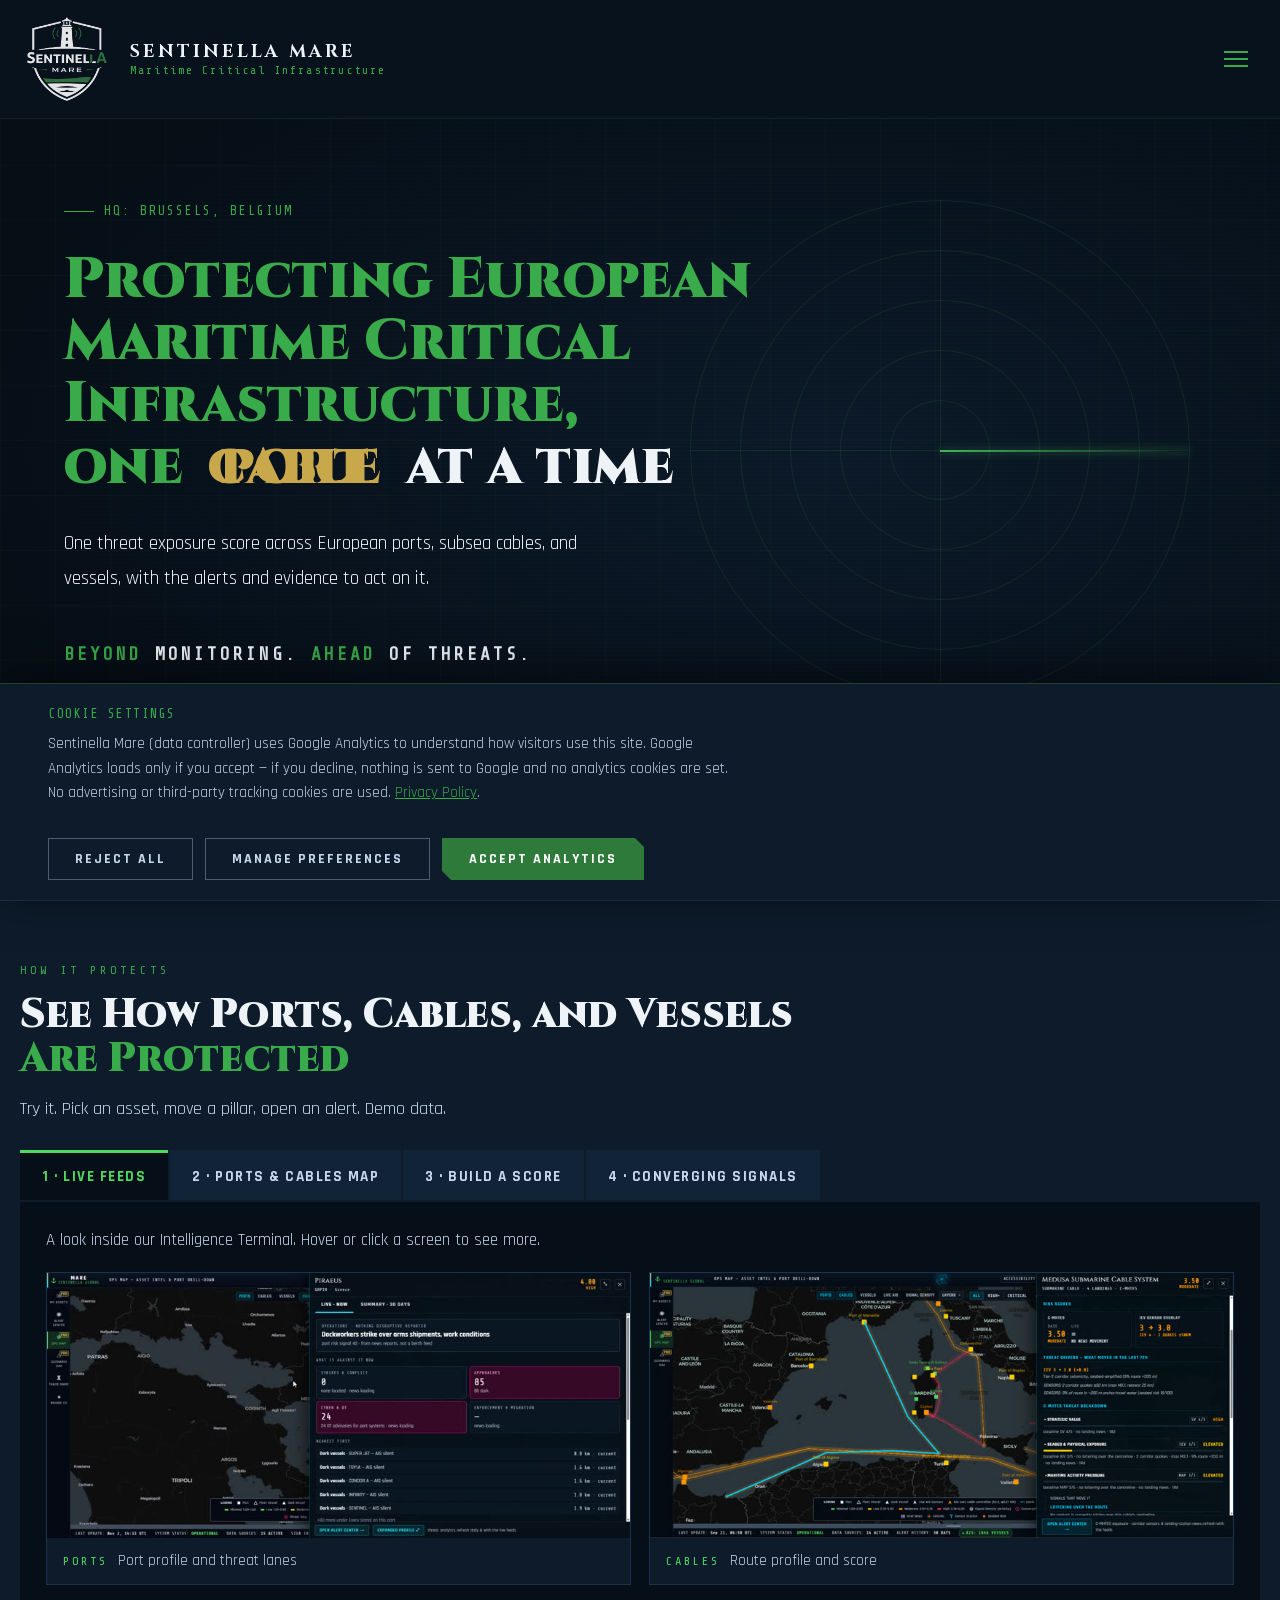
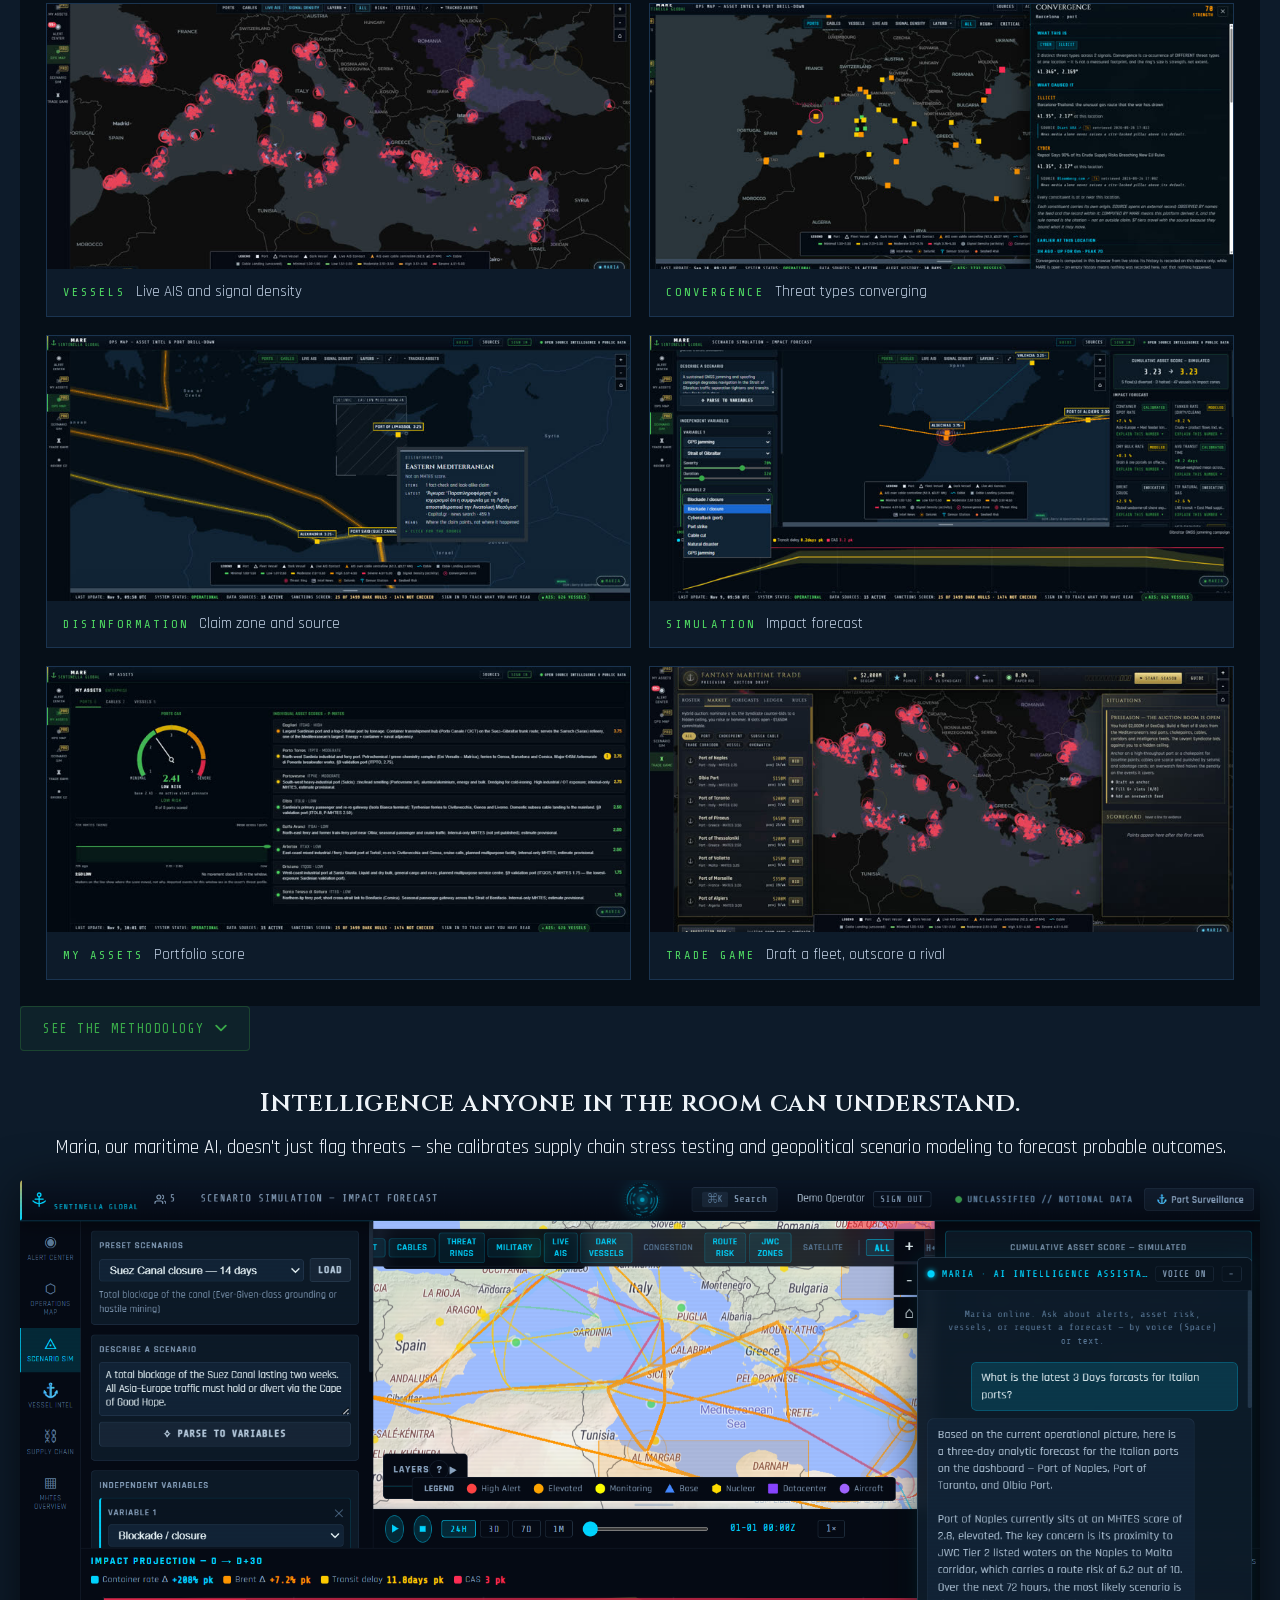
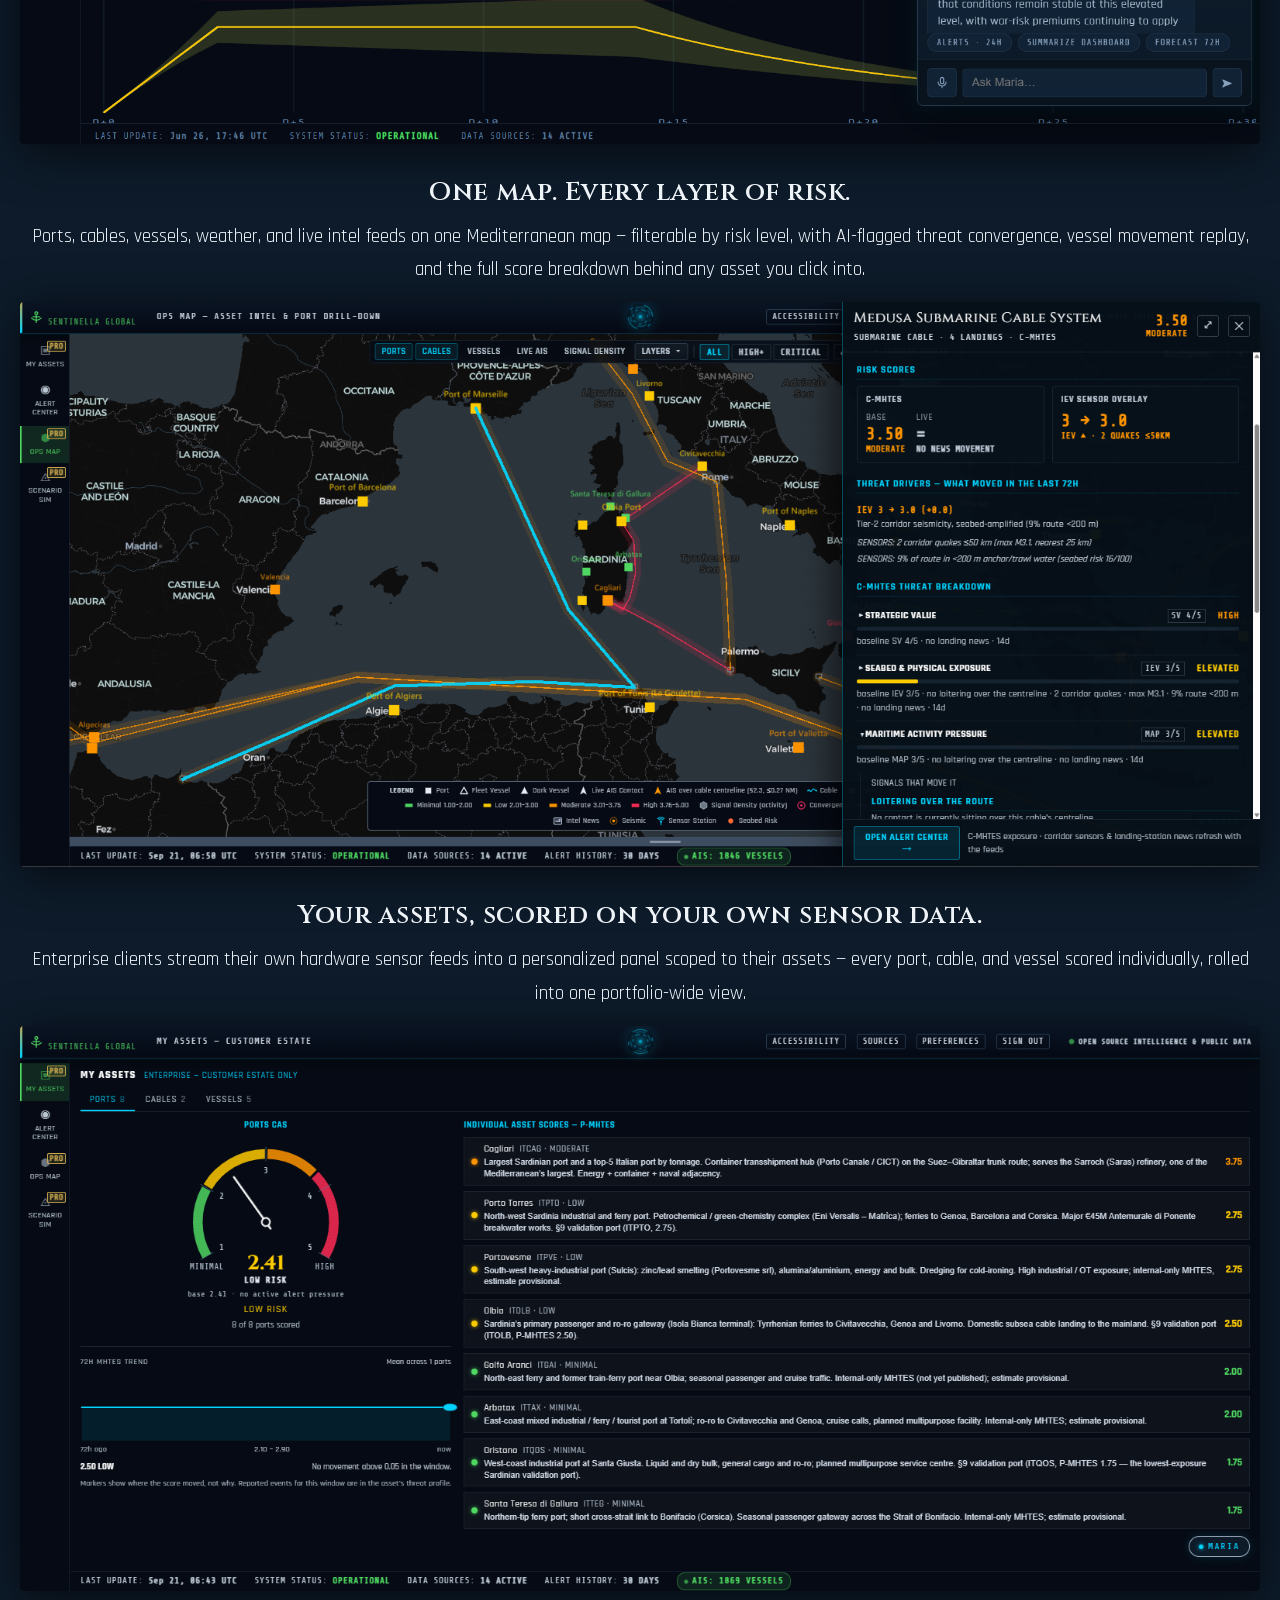
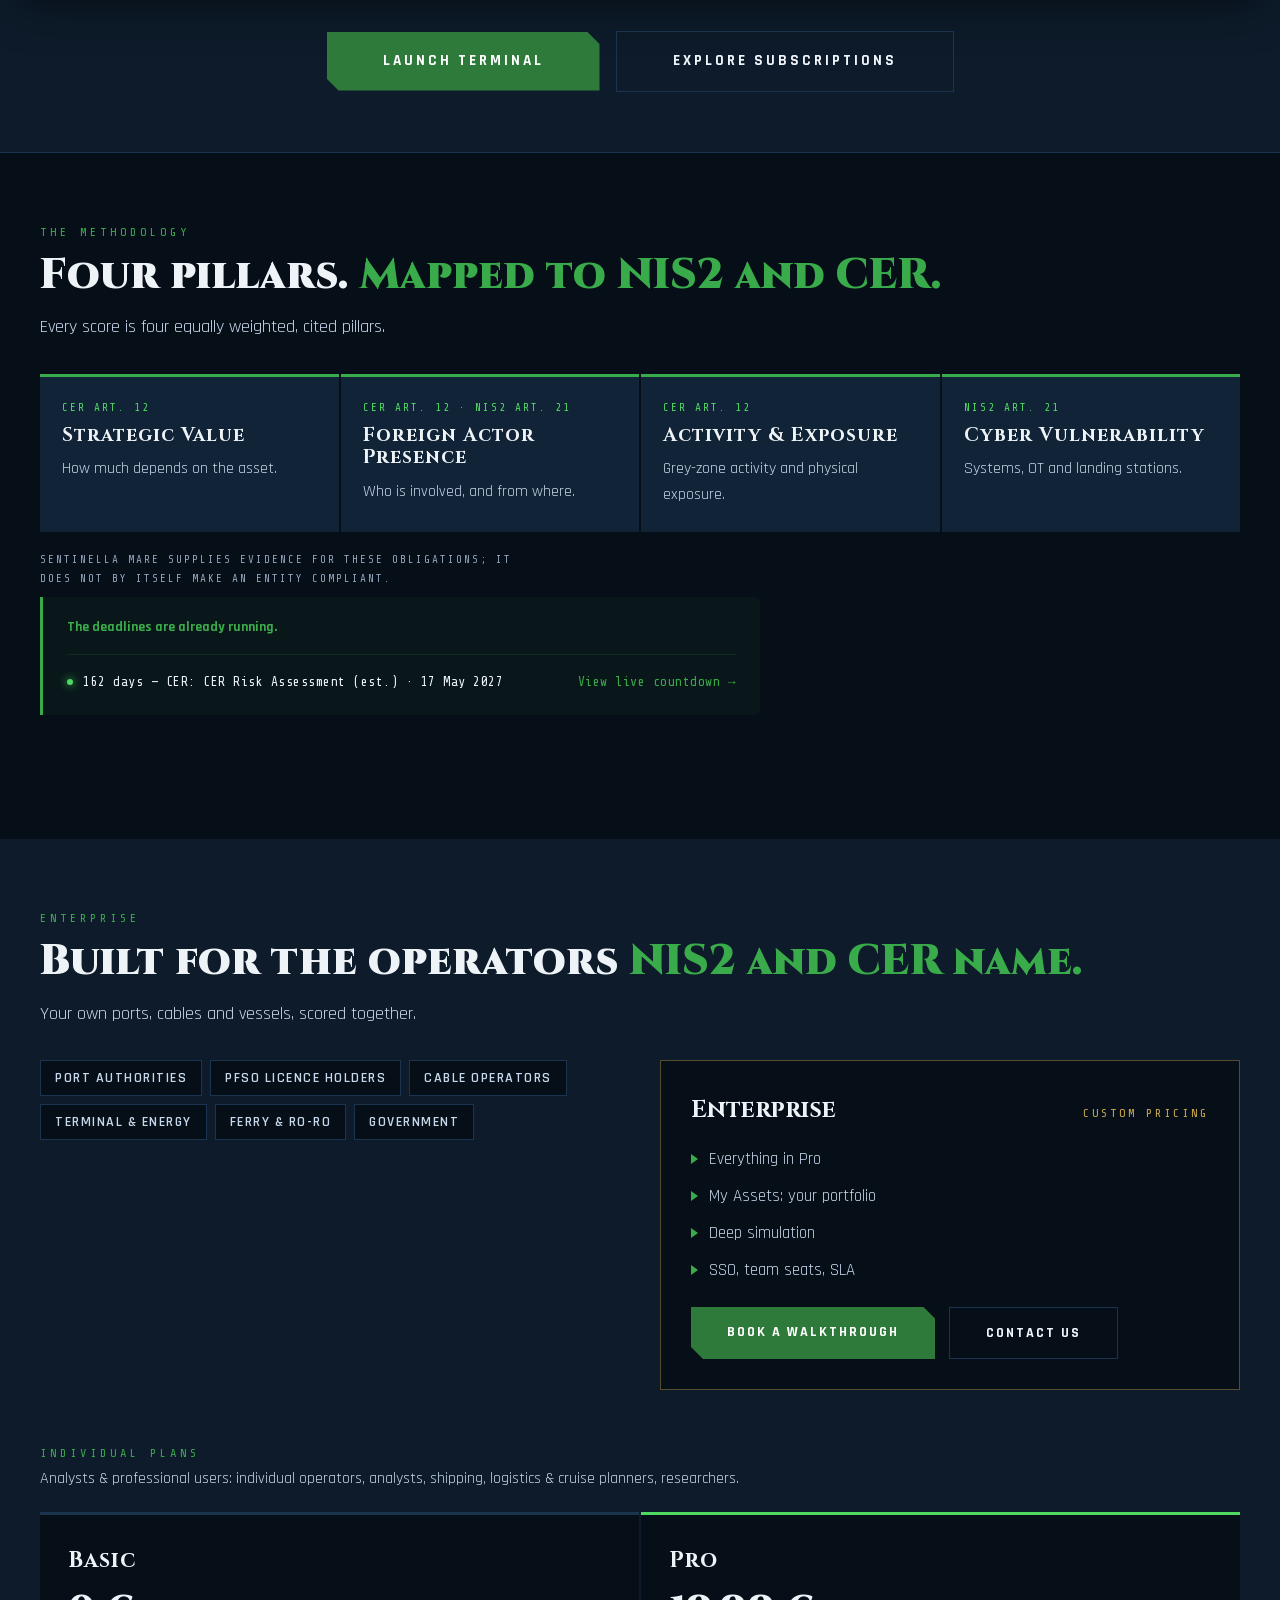
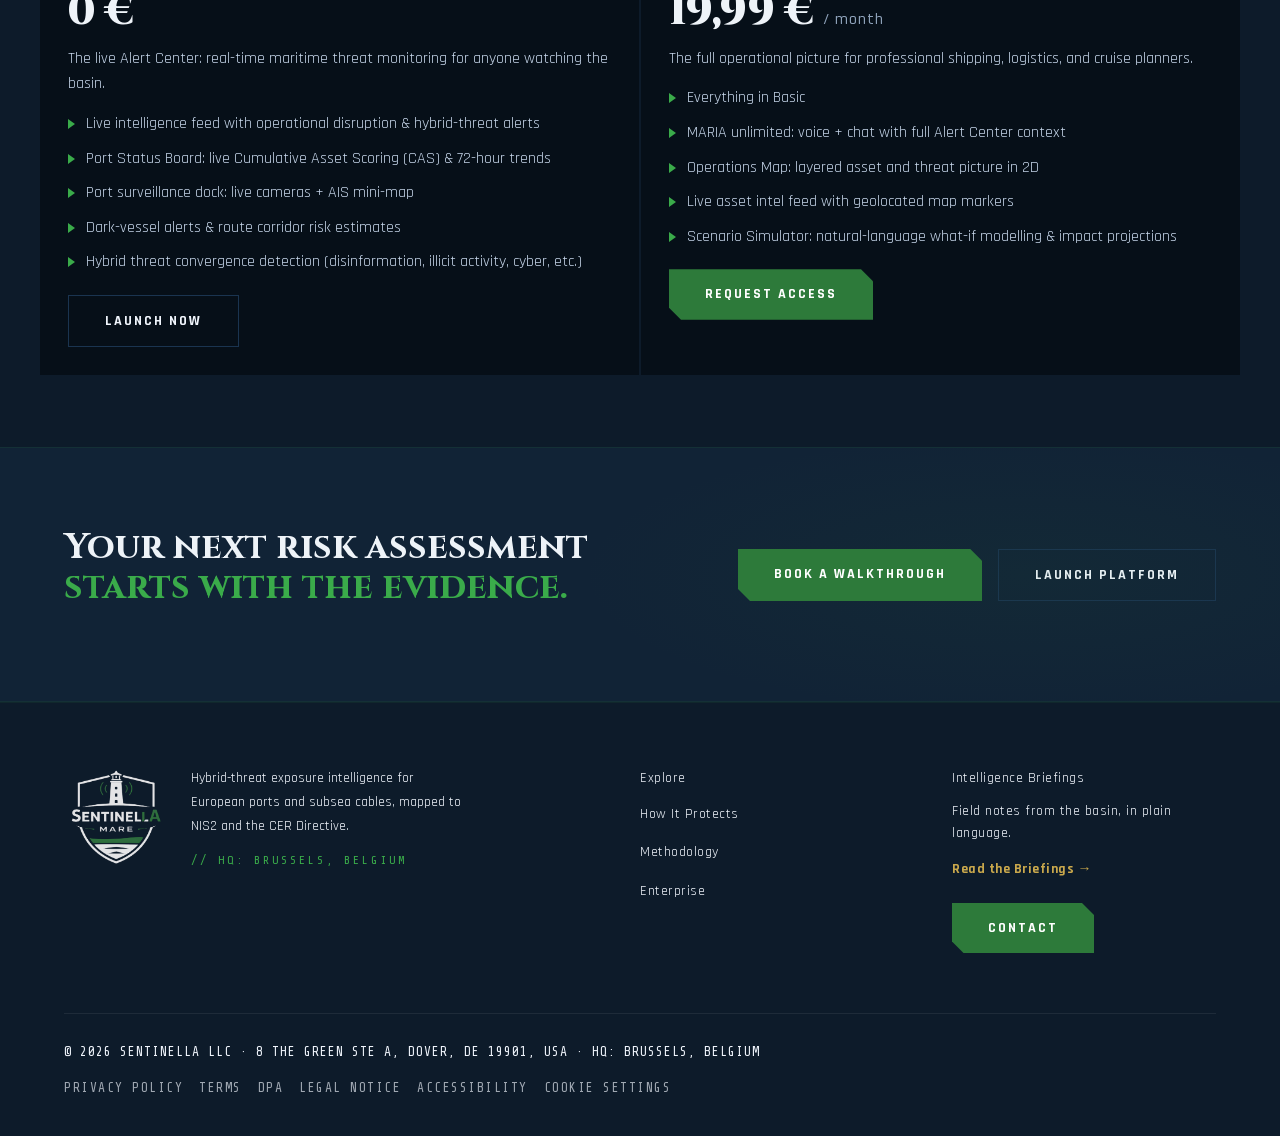
==== commit 342a43f9: "Merge branch 'main' into Jenn-Branch" ====
--- a/index.html
+++ b/index.html
@@ -2036,8 +2036,64 @@
     <div class="pr-feed" id="prFeed" aria-live="polite"></div>
     <p class="pr-note" data-i18n="n.106" data-i18n-html="true">Simulated alerts.</p>
   </div>
-  <div class="pr-cta">
-    <a class="pr-btn" href="https://mare.sentinellaglobal.com/" target="_blank" rel="noopener noreferrer" data-i18n="n.022" data-i18n-html="true">Launch Platform</a>
+  <details class="mhtes-details">
+    <summary data-i18n="mhtes.toggle">
+      See the methodology
+      <svg width="10" height="6" viewBox="0 0 10 6" fill="none" xmlns="http://www.w3.org/2000/svg">
+        <path d="M1 1L5 5L9 1" stroke="currentColor" stroke-width="1.5" stroke-linecap="round" stroke-linejoin="round"/>
+      </svg>
+    </summary>
+    <div class="mhtes-wrap">
+      <div class="mhtes-formula">METHODOLOGY × PILLAR SLOTS — <span class="mhtes-accent">MHTES</span> = (P₁+P₂+P₃+P₄) ÷ 4</div>
+      <table class="mhtes-tbl">
+        <thead>
+          <tr>
+            <th scope="col">Asset Class</th>
+            <th scope="col">Slot 1 · Strategic</th>
+            <th scope="col">Slot 2</th>
+            <th scope="col">Slot 3 · Activity</th>
+            <th scope="col">Slot 4 · Cyber (Shared)</th>
+          </tr>
+        </thead>
+        <tbody>
+          <tr>
+            <td class="asset-cell"><strong>Ports</strong><span>P-MHTES</span></td>
+            <td><span class="pillar-code">SV</span><span class="pillar-desc">Strategic Value</span></td>
+            <td><span class="pillar-code">FAP</span><span class="pillar-desc">Foreign Actor Presence</span></td>
+            <td><span class="pillar-code">IGA</span><span class="pillar-desc">Illicit &amp; Grey-Zone Activity</span></td>
+            <td class="cyber-col"><span class="pillar-code">CIV</span><span class="pillar-desc">Cyber &amp; Infra Vulnerability</span></td>
+          </tr>
+          <tr>
+            <td class="asset-cell"><strong>Cables</strong><span>C-MHTES</span></td>
+            <td><span class="pillar-code">SV</span><span class="pillar-desc">Strategic Value</span></td>
+            <td><span class="pillar-code">MAP</span><span class="pillar-desc">Maritime Activity Pressure</span></td>
+            <td><span class="pillar-code">IEV</span><span class="pillar-desc">Infra Exposure Vulnerability</span></td>
+            <td class="cyber-col"><span class="pillar-code">CIV</span><span class="pillar-desc">Cyber &amp; Infra Vulnerability</span></td>
+          </tr>
+          <tr>
+            <td class="asset-cell"><strong>Vessels</strong><span>V-MHTES</span></td>
+            <td><span class="pillar-code">RS</span><span class="pillar-desc">Route Strategic Value</span></td>
+            <td><span class="pillar-code">FAP</span><span class="pillar-desc">Foreign Actor Presence</span></td>
+            <td><span class="pillar-code">OEV</span><span class="pillar-desc">Operational Exposure &amp; Vuln.</span></td>
+            <td class="cyber-col"><span class="pillar-code">CIV</span><span class="pillar-desc">Cyber &amp; Infra Vulnerability</span></td>
+          </tr>
+          <tr>
+            <td class="asset-cell"><strong>Routes</strong><span>no MHTES</span></td>
+            <td colspan="4" class="routes-note">— scored by Corridor Risk (0–1, independent, event-driven) — not part of the MHTES pillar model —</td>
+          </tr>
+        </tbody>
+      </table>
+    </div>
+  </details>
+  <p class="platform-img-caption"><strong>Intelligence anyone in the room can understand.</strong> Maria, our maritime AI, doesn't just flag threats — she calibrates supply chain stress testing and geopolitical scenario modeling to forecast probable outcomes.</p>
+  <img src="Maria Screenshot 2.png" alt="The MARIA assistant answering a natural-language question about Mediterranean supply chain risk, showing a written assessment alongside the vessel and port data it drew on." loading="lazy" decoding="async" style="width:100%; height:auto; display:block; border-radius:4px; box-shadow:0 8px 48px rgba(0,0,0,0.6); margin-bottom:16px;">
+  <p class="platform-img-caption"><strong data-i18n="plat.opsmap.headline">One map. Every layer of risk.</strong> <span data-i18n="plat.opsmap.text">Ports, cables, vessels, weather, and live intel feeds on one Mediterranean map — filterable by risk level, with AI-flagged threat convergence, vessel movement replay, and the full score breakdown behind any asset you click into.</span></p>
+  <img src="Ops_Map_Ports_Cables.png" alt="The Ops Map drilled into the Medusa submarine cable system, showing its live C-MHTES score, the strategic value, physical exposure, and activity pressure pillar breakdown, and the sensor events and threat drivers that moved the score in the last 72 hours." loading="lazy" decoding="async" style="width:100%; height:auto; display:block; border-radius:4px; box-shadow:0 8px 48px rgba(0,0,0,0.6); margin-bottom:16px;">
+  <p class="platform-img-caption"><strong data-i18n="plat.myassets.headline">Your assets, scored on your own sensor data.</strong> <span data-i18n="plat.myassets.text">Enterprise clients stream their own hardware sensor feeds into a personalized panel scoped to their assets — every port, cable, and vessel scored individually, rolled into one portfolio-wide view.</span></p>
+  <img src="Enterprise_My_Assets.png" alt="The My Assets panel for an Enterprise customer, showing a portfolio-wide risk gauge for their own ports alongside individual P-MHTES scores and profiles for each of their assets." loading="lazy" decoding="async" style="width:100%; height:auto; display:block; border-radius:4px; box-shadow:0 8px 48px rgba(0,0,0,0.6);">
+  <div style="margin-top:40px; display:flex; justify-content:center; align-items:center; gap:16px; flex-wrap:wrap;">
+    <a href="https://mare.sentinellaglobal.com/" class="btn-primary" data-i18n="launch.btn" target="_blank" rel="noopener noreferrer" style="padding:18px 56px; font-size:15px; letter-spacing:3px;">Launch Terminal</a>
+    <a href="#pricing" class="btn-secondary" data-i18n="plat.explore.btn" style="padding:18px 56px; font-size:15px; letter-spacing:3px;">Explore Subscriptions</a>
   </div>
 </section>
 
@@ -2206,6 +2262,47 @@
     'live.feed': 'LIVE PORT SURVEILLANCE CAMS',
     'live.traffic': 'MARINE TRAFFIC — MEDITERRANEAN LIVE',
     // Platform
+    'platform.label': 'Live Intelligence Platform',
+    'plat.h2': 'The <span>Mediterranean Watch</span> <br>Intelligence Terminal',
+    'plat.opsmap.headline': "One map. Every layer of risk.",
+    'plat.opsmap.text': "Ports, cables, vessels, weather, and live intel feeds on one Mediterranean map — filterable by risk level, with AI-flagged threat convergence, vessel movement replay, and the full score breakdown behind any asset you click into.",
+    'plat.myassets.headline': "Your assets, scored on your own sensor data.",
+    'plat.myassets.text': "Enterprise clients stream their own hardware sensor feeds into a personalized panel scoped to their assets — every port, cable, and vessel scored individually, rolled into one portfolio-wide view.",
+    'mhtes.headline': "Your risk, distilled to one number.",
+    'mhtes.sum.strong': "One score per asset, refreshed continuously.",
+    'mhtes.sum.text': "MHTES combines strategic importance, geopolitical exposure, grey-zone activity, and cyber vulnerability signals into a single number you can act on — 72 hours before disruption hits.",
+    'mhtes.pill.1': "Strategic Importance",
+    'mhtes.pill.2': "Geopolitical Exposure",
+    'mhtes.pill.3': "Grey-Zone Activity",
+    'mhtes.pill.4': "Cyber Vulnerability",
+    'mhtes.toggle': "See the methodology",
+    'mhtes.gauge.label': "Moderate",
+    'mhtes.api': "Pipe it directly into your own platforms via API.",
+    'plat.lead': 'Our subscriber intelligence terminal delivers continuous situational awareness across the full Mediterranean basin — from Strait of Gibraltar to the Eastern Mediterranean.',
+    'plat.chrome.title': '// SENTINELLA MARE · LIVE OPERATIONS',
+    'plat.chrome.status': 'ALL SYSTEMS NOMINAL',
+    'plat.threat.title': '// Active Threat Signals',
+    'plat.threat.1': 'Naval activity surge detected',
+    'plat.threat.1z': 'W. MED · CONFIDENCE 87%',
+    'plat.threat.2': 'Port congestion — delay risk',
+    'plat.threat.2z': 'ALGIERS · CONFIDENCE 73%',
+    'plat.threat.3': 'Cyber probe on AIS network',
+    'plat.threat.3z': 'ADRIATIC · CONFIDENCE 68%',
+    'plat.threat.4': "Weather routing guidance",
+    'plat.threat.4z': 'TYRRHENIAN · CONFIDENCE 94%',
+    'plat.metrics.title': '// Basin Metrics',
+    'plat.metrics.vessels': 'Vessels Live',
+    'plat.metrics.alerts': 'Active Alerts',
+    'plat.metrics.risk': 'W.Med Risk',
+    'plat.metrics.ais': 'AIS Coverage',
+    'plat.bottom.feeds': 'FEEDS: AIS · SIGINT · OSINT · SOCIAL · CYBER · NAVAL',
+    'plat.bottom.latency': 'DATA LATENCY: <90s',
+    'plat.bottom.coverage': 'COVERAGE: 36 NATION-STATES',
+    'plat.map.alert': 'ACTIVE THREAT · WEST MED CORRIDOR',
+    'plat.map.gibraltar': 'STRAIT OF GIBRALTAR',
+    'plat.map.africa': 'N. AFRICA CORRIDOR',
+    'plat.map.eastern': 'EASTERN MED',
+    'plat.map.sicily': 'STRAIT OF SICILY',
     // Why
     // Pricing
     // Clients
@@ -2411,6 +2508,47 @@
     'live.feed': 'CAM DI SORVEGLIANZA PORTUALE LIVE',
     'live.traffic': 'TRAFFICO MARINO — MEDITERRANEO LIVE',
     // Platform
+    'platform.label': 'Piattaforma di Intelligence Live',
+    'plat.h2': 'La <span>Mediterranean Watch</span> <br>Terminale Intelligence',
+    'plat.opsmap.headline': "Una mappa. Ogni livello di rischio.",
+    'plat.opsmap.text': "Porti, cavi, navi, meteo e feed di intelligence live su un'unica mappa del Mediterraneo — filtrabile per livello di rischio, con convergenza delle minacce segnalata dall'AI, replay dei movimenti navali e il punteggio completo dietro ogni asset su cui cliccate.",
+    'plat.myassets.headline': "Il vostro punteggio, sui vostri sensori.",
+    'plat.myassets.text': "I clienti Enterprise trasmettono i propri feed di sensori hardware in un pannello personalizzato dedicato al proprio parco asset — ogni porto, cavo e nave con un punteggio individuale, riunito in un'unica vista di portafoglio.",
+    'mhtes.headline': "Il vostro rischio, distillato in un numero.",
+    'mhtes.sum.strong': "Un punteggio per ogni asset, aggiornato in continuo.",
+    'mhtes.sum.text': "MHTES combina segnali di importanza strategica, esposizione geopolitica, attività grey-zone e vulnerabilità cyber in un unico numero su cui agire — 72 ore prima che si verifichi un'interruzione.",
+    'mhtes.pill.1': "Importanza Strategica",
+    'mhtes.pill.2': "Esposizione Geopolitica",
+    'mhtes.pill.3': "Attività Grey-Zone",
+    'mhtes.pill.4': "Vulnerabilità Cyber",
+    'mhtes.toggle': "Vedi la metodologia",
+    'mhtes.gauge.label': "Moderato",
+    'mhtes.api': "Integralo direttamente nelle tue piattaforme via API.",
+    'plat.lead': 'Il nostro terminale di intelligence per abbonati fornisce un\'awareness situazionale continua sull\'intero bacino mediterraneo — dallo Stretto di Gibilterra al Mediterraneo Orientale.',
+    'plat.chrome.title': '// SENTINELLA MARE · OPERAZIONI LIVE',
+    'plat.chrome.status': 'TUTTI I SISTEMI NOMINALI',
+    'plat.threat.title': '// Segnali di Minaccia Attivi',
+    'plat.threat.1': 'Impennata attività navale rilevata',
+    'plat.threat.1z': 'MED OCCID. · CONFIDENZA 87%',
+    'plat.threat.2': 'Congestione porto — rischio ritardo',
+    'plat.threat.2z': 'ALGERI · CONFIDENZA 73%',
+    'plat.threat.3': 'Sonda cyber su rete AIS',
+    'plat.threat.3z': 'ADRIATICO · CONFIDENZA 68%',
+    'plat.threat.4': "Guida meteo per routing",
+    'plat.threat.4z': 'TIRRENO · CONFIDENZA 94%',
+    'plat.metrics.title': '// Metriche Bacino',
+    'plat.metrics.vessels': 'Navi Live',
+    'plat.metrics.alerts': 'Allerte Attive',
+    'plat.metrics.risk': 'Rischio Med Occ.',
+    'plat.metrics.ais': 'Copertura AIS',
+    'plat.bottom.feeds': 'FEED: AIS · SIGINT · OSINT · SOCIAL · CYBER · NAVALE',
+    'plat.bottom.latency': 'LATENZA DATI: <90s',
+    'plat.bottom.coverage': 'COPERTURA: 36 STATI NAZIONE',
+    'plat.map.alert': 'MINACCIA ATTIVA · CORRIDOIO MED OCCIDENTALE',
+    'plat.map.gibraltar': 'STRETTO DI GIBILTERRA',
+    'plat.map.africa': 'CORRIDOIO N. AFRICA',
+    'plat.map.eastern': 'MED ORIENTALE',
+    'plat.map.sicily': 'STRETTO DI SICILIA',
     // Why
     // Pricing
     // Clients
@@ -2615,6 +2753,47 @@
     'live.feed': 'كاميرات مراقبة الموانئ المباشرة',
     'live.traffic': 'الحركة البحرية — البحر المتوسط مباشرة',
     // Platform
+    'platform.label': 'منصة الاستخبارات المباشرة',
+    'plat.h2': '<span>Mediterranean Watch</span> <br>محطة الاستخبارات',
+    'plat.opsmap.headline': "خريطة واحدة. كل مستوى من المخاطر.",
+    'plat.opsmap.text': "الموانئ والكابلات والسفن والطقس وموجزات الاستخبارات الحية على خريطة واحدة للبحر الأبيض المتوسط — قابلة للتصفية حسب مستوى الخطر، مع رصد تقارب التهديدات بالذكاء الاصطناعي، وإعادة تشغيل حركة السفن، والتفصيل الكامل للنقاط خلف أي أصل تنقر عليه.",
+    'plat.myassets.headline': "أصولكم، بنقاط تعتمد على مستشعراتكم الخاصة.",
+    'plat.myassets.text': "يقوم عملاء Enterprise ببث بيانات مستشعراتهم الخاصة إلى لوحة مخصصة تغطي أصولهم فقط — يُقيَّم كل ميناء وكابل وسفينة على حدة، ويجتمع ذلك كله في رؤية واحدة على مستوى المحفظة.",
+    'mhtes.headline': "مخاطرك، مكثَّفة في رقم واحد.",
+    'mhtes.sum.strong': "نقاط واحدة لكل أصل، محدَّثة باستمرار.",
+    'mhtes.sum.text': "يجمع MHTES إشارات الأهمية الاستراتيجية والتعرض الجيوسياسي ونشاط المنطقة الرمادية والثغرات السيبرانية في رقم واحد يمكنك التصرف بناءً عليه — قبل 72 ساعة من وقوع الاضطراب.",
+    'mhtes.pill.1': "الأهمية الاستراتيجية",
+    'mhtes.pill.2': "التعرض الجيوسياسي",
+    'mhtes.pill.3': "نشاط المنطقة الرمادية",
+    'mhtes.pill.4': "الثغرات السيبرانية",
+    'mhtes.toggle': "عرض المنهجية",
+    'mhtes.gauge.label': "متوسط",
+    'mhtes.api': "ادمجه مباشرةً في منصاتك الخاصة عبر واجهة برمجة التطبيقات (API).",
+    'plat.lead': 'توفر محطة استخبارات المشتركين لدينا وعياً ظرفياً مستمراً عبر حوض البحر الأبيض المتوسط بأكمله — من مضيق جبل طارق إلى شرق المتوسط.',
+    'plat.chrome.title': '// SENTINELLA MARE · العمليات المباشرة',
+    'plat.chrome.status': 'جميع الأنظمة طبيعية',
+    'plat.threat.title': '// إشارات التهديد النشطة',
+    'plat.threat.1': 'تم الكشف عن ارتفاع في النشاط البحري',
+    'plat.threat.1z': 'غرب المتوسط · ثقة 87%',
+    'plat.threat.2': 'ازدحام الميناء — خطر التأخير',
+    'plat.threat.2z': 'الجزائر · ثقة 73%',
+    'plat.threat.3': 'تحقيق سيبراني في شبكة AIS',
+    'plat.threat.3z': 'الأدرياتيكي · ثقة 68%',
+    'plat.threat.4': "توجيه المسار حسب الطقس",
+    'plat.threat.4z': 'التيراني · ثقة 94%',
+    'plat.metrics.title': '// مقاييس الحوض',
+    'plat.metrics.vessels': 'سفن مباشرة',
+    'plat.metrics.alerts': 'تنبيهات نشطة',
+    'plat.metrics.risk': 'خطر غرب المتوسط',
+    'plat.metrics.ais': 'تغطية AIS',
+    'plat.bottom.feeds': 'التغذية: AIS · SIGINT · OSINT · اجتماعي · سيبراني · بحري',
+    'plat.bottom.latency': 'كمون البيانات: <90 ثانية',
+    'plat.bottom.coverage': 'التغطية: 36 دولة',
+    'plat.map.alert': 'تهديد نشط · ممر غرب المتوسط',
+    'plat.map.gibraltar': 'مضيق جبل طارق',
+    'plat.map.africa': 'ممر شمال أفريقيا',
+    'plat.map.eastern': 'شرق المتوسط',
+    'plat.map.sicily': 'مضيق صقلية',
     // Why
     // Pricing
     // Clients
@@ -2819,6 +2998,47 @@
     'live.feed': 'ΖΩΝΤΑΝΕΣ ΚΑΜΕΡΕΣ ΠΑΡΑΚΟΛΟΥΘΗΣΗΣ ΛΙΜΑΝΙΩΝ',
     'live.traffic': 'ΝΑΥΤΙΚΗ ΚΙΝΗΣΗ — ΜΕΣΟΓΕΙΟΣ LIVE',
     // Platform
+    'platform.label': 'Ζωντανή Πλατφόρμα Πληροφόρησης',
+    'plat.h2': 'Η <span>Mediterranean Watch</span> <br>Τερματικό Πληροφοριών',
+    'plat.opsmap.headline': "Ένας χάρτης. Κάθε επίπεδο κινδύνου.",
+    'plat.opsmap.text': "Λιμάνια, καλώδια, πλοία, καιρός και ζωντανές ροές πληροφόρησης σε έναν ενιαίο χάρτη της Μεσογείου — φιλτραρισμένος ανά επίπεδο κινδύνου, με σύγκλιση απειλών επισημασμένη από AI, replay κίνησης πλοίων και την πλήρη ανάλυση βαθμολογίας πίσω από κάθε περιουσιακό στοιχείο που επιλέγετε.",
+    'plat.myassets.headline': "Το χαρτοφυλάκιό σας, με τα δικά σας δεδομένα αισθητήρων.",
+    'plat.myassets.text': "Οι πελάτες Enterprise μεταδίδουν τα δικά τους δεδομένα αισθητήρων υλικού σε έναν εξατομικευμένο πίνακα αποκλειστικά για το δικό τους χαρτοφυλάκιο — κάθε λιμάνι, καλώδιο και πλοίο βαθμολογείται ξεχωριστά, συγκεντρωμένα σε μία συνολική εικόνα χαρτοφυλακίου.",
+    'mhtes.headline': "Ο κίνδυνός σας, σε έναν αριθμό.",
+    'mhtes.sum.strong': "Μία βαθμολογία ανά περιουσιακό στοιχείο, συνεχώς ενημερωμένη.",
+    'mhtes.sum.text': "Το MHTES συνδυάζει σήματα στρατηγικής σημασίας, γεωπολιτικής έκθεσης, δραστηριότητας γκρίζας ζώνης και κυβερνοευπάθειας σε έναν ενιαίο αριθμό στον οποίο μπορείτε να βασιστείτε — 72 ώρες πριν από τη διαταραχή.",
+    'mhtes.pill.1': "Στρατηγική Σημασία",
+    'mhtes.pill.2': "Γεωπολιτική Έκθεση",
+    'mhtes.pill.3': "Δραστηριότητα Γκρίζας Ζώνης",
+    'mhtes.pill.4': "Κυβερνοευπάθεια",
+    'mhtes.toggle': "Δείτε τη μεθοδολογία",
+    'mhtes.gauge.label': "Μέτριο",
+    'mhtes.api': "Ενσωματώστε το απευθείας στις δικές σας πλατφόρμες μέσω API.",
+    'plat.lead': 'Το τερματικό πληροφοριών συνδρομητών μας παρέχει συνεχή κατάσταση σε ολόκληρη τη μεσογειακή λεκάνη — από το Στενό του Γιβραλτάρ έως την Ανατολική Μεσόγειο.',
+    'plat.chrome.title': '// SENTINELLA MARE · ΖΩΝΤΑΝΕΣ ΕΠΙΧΕΙΡΗΣΕΙΣ',
+    'plat.chrome.status': 'ΟΛΑ ΤΑ ΣΥΣΤΗΜΑΤΑ ΚΑΝΟΝΙΚΑ',
+    'plat.threat.title': '// Ενεργά Σήματα Απειλής',
+    'plat.threat.1': 'Ανιχνεύθηκε αύξηση ναυτικής δραστηριότητας',
+    'plat.threat.1z': 'ΔΥΤ. ΜΕΣΟΓΕΙΟΣ · ΕΜΠΙΣΤΟΣΥΝΗ 87%',
+    'plat.threat.2': 'Συμφόρηση λιμανιού — κίνδυνος καθυστέρησης',
+    'plat.threat.2z': 'ΑΛΓΕΡΙ · ΕΜΠΙΣΤΟΣΥΝΗ 73%',
+    'plat.threat.3': 'Κυβερνοδιερεύνηση στο δίκτυο AIS',
+    'plat.threat.3z': 'ΑΔΡΙΑΤΙΚΗ · ΕΜΠΙΣΤΟΣΥΝΗ 68%',
+    'plat.threat.4': "Καθοδήγηση δρομολόγησης καιρού",
+    'plat.threat.4z': 'ΤΥΡΡΗΝΙΚΗ · ΕΜΠΙΣΤΟΣΥΝΗ 94%',
+    'plat.metrics.title': '// Μετρήσεις Λεκάνης',
+    'plat.metrics.vessels': 'Πλοία Ζωντανά',
+    'plat.metrics.alerts': 'Ενεργές Ειδοποιήσεις',
+    'plat.metrics.risk': 'Κίνδυνος Δυτ. Μεσ.',
+    'plat.metrics.ais': 'Κάλυψη AIS',
+    'plat.bottom.feeds': 'ΤΡΟΦΟΔΟΣΙΕΣ: AIS · SIGINT · OSINT · ΚΟΙΝΩΝΙΚΑ · ΚΥΒΕΡΝΟ · ΝΑΥΤΙΚΑ',
+    'plat.bottom.latency': 'ΚΑΘΥΣΤΕΡΗΣΗ ΔΕΔΟΜΕΝΩΝ: <90δλ',
+    'plat.bottom.coverage': 'ΚΑΛΥΨΗ: 36 ΚΡΑΤΗ-ΕΘΝΗ',
+    'plat.map.alert': 'ΕΝΕΡΓΗ ΑΠΕΙΛΗ · ΔΥΤΙΚΟΣ ΜΕΣΟΓΕΙΑΚΟΣ ΔΙΑΔΡΟΜΟΣ',
+    'plat.map.gibraltar': 'ΣΤΕΝΟ ΓΙΒΡΑΛΤΑΡ',
+    'plat.map.africa': 'ΔΙΑΔΡΟΜΟΣ Β. ΑΦΡΙΚΗΣ',
+    'plat.map.eastern': 'ΑΝΑΤΟΛΙΚΗ ΜΕΣΟΓΕΙΟΣ',
+    'plat.map.sicily': 'ΣΤΕΝΟ ΣΙΚΕΛΙΑΣ',
     // Why
     // Pricing
     // Clients
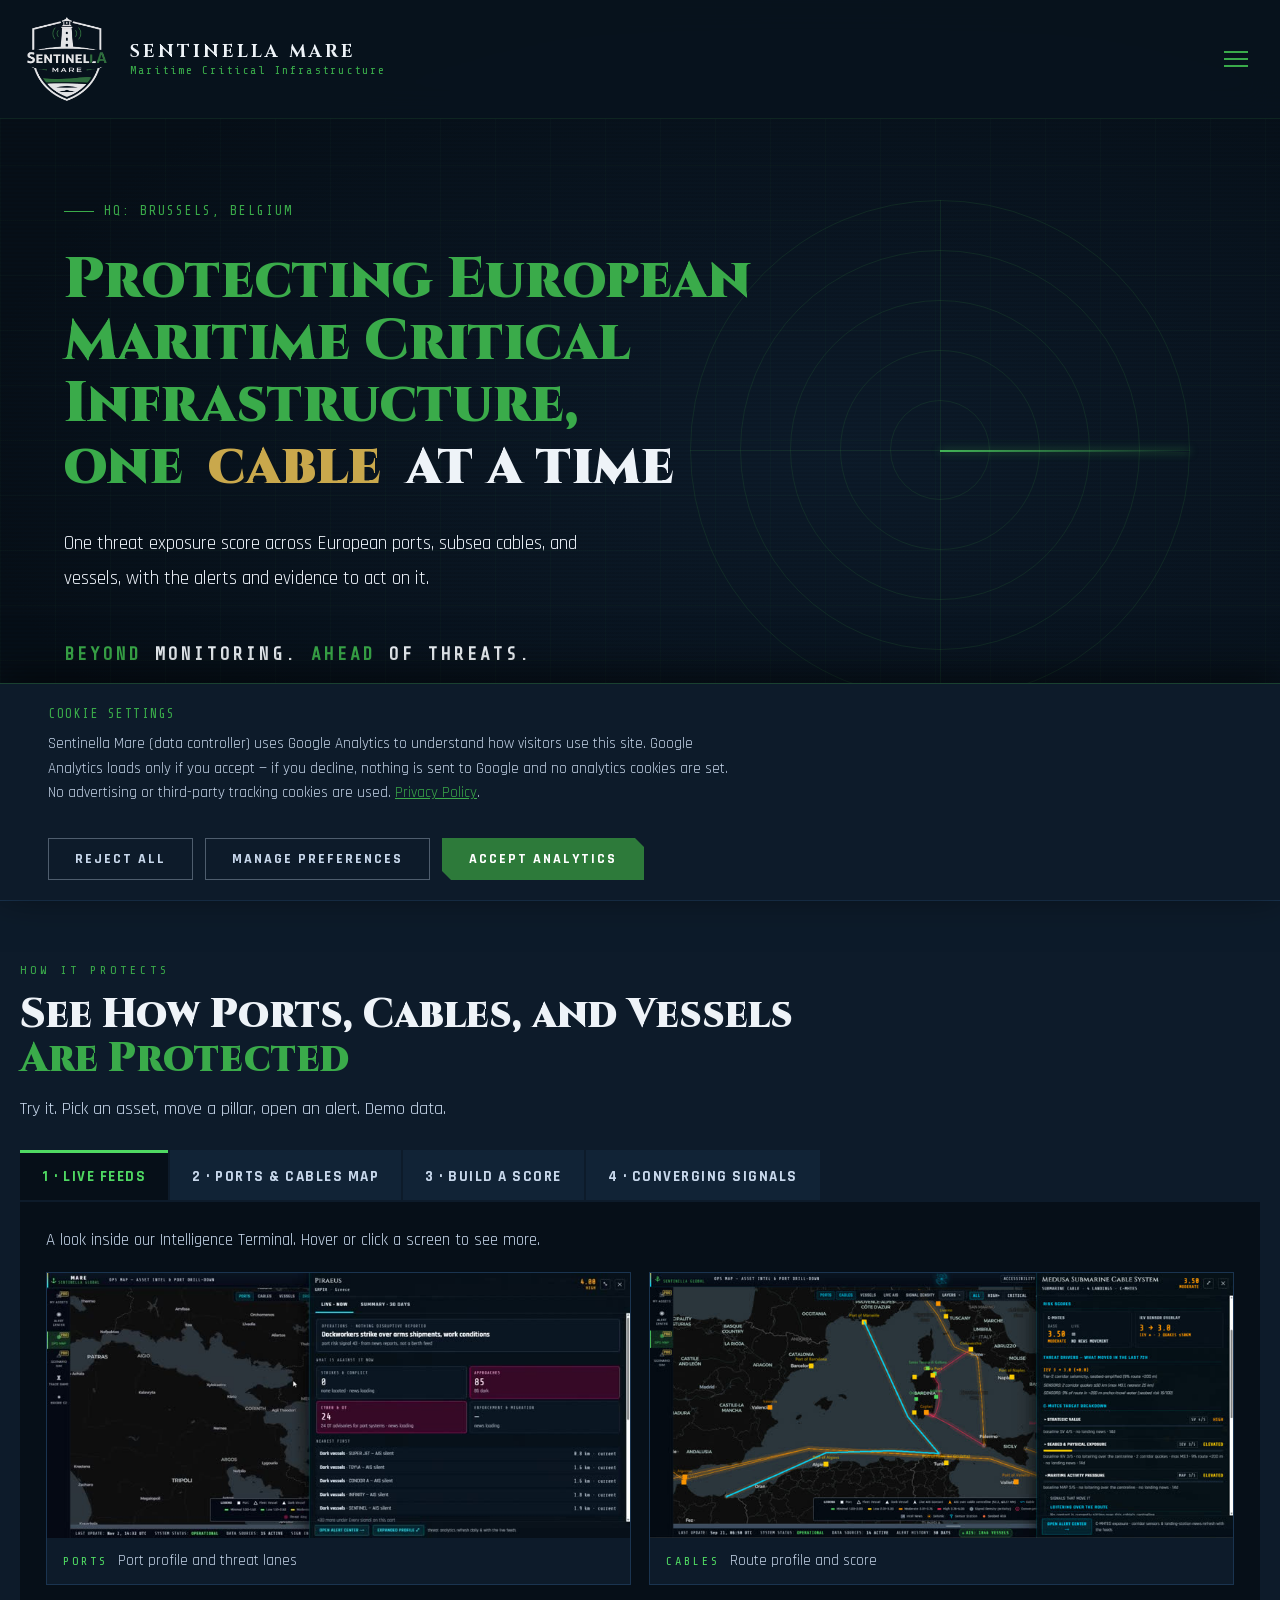
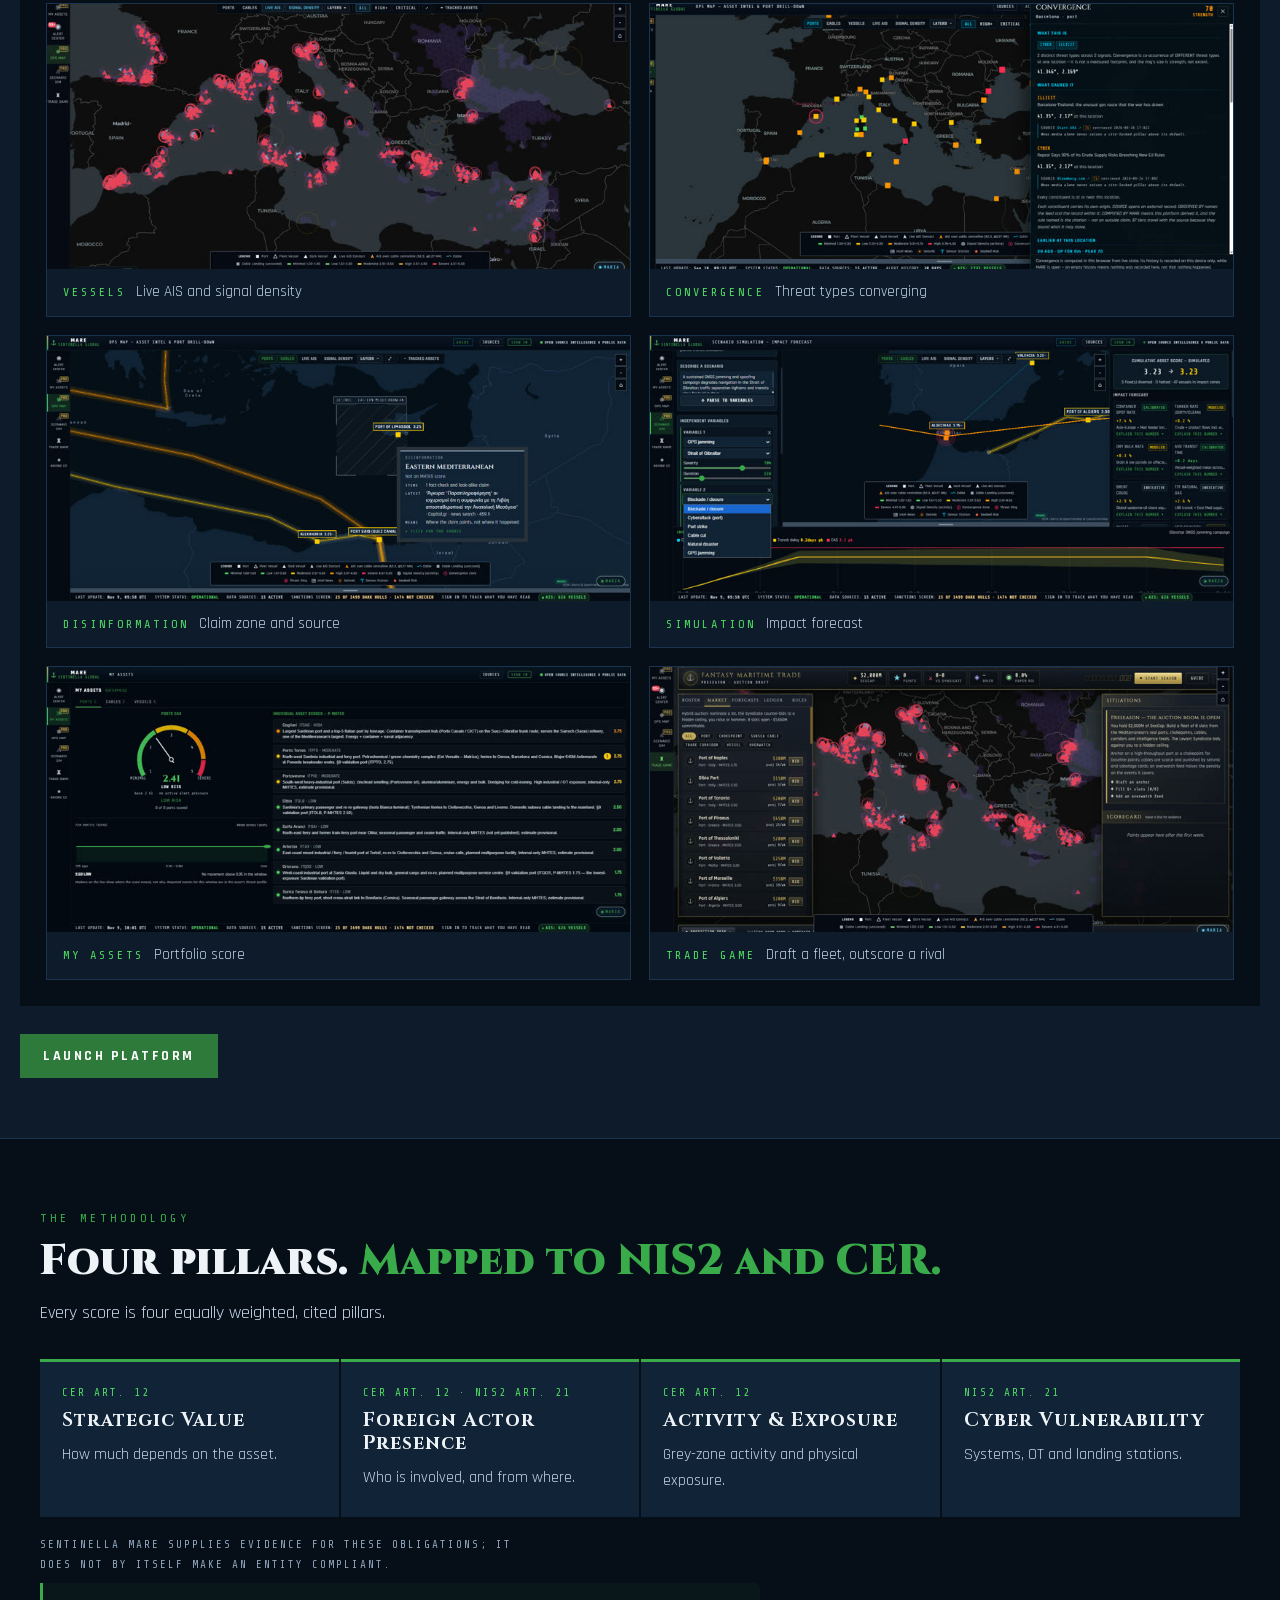
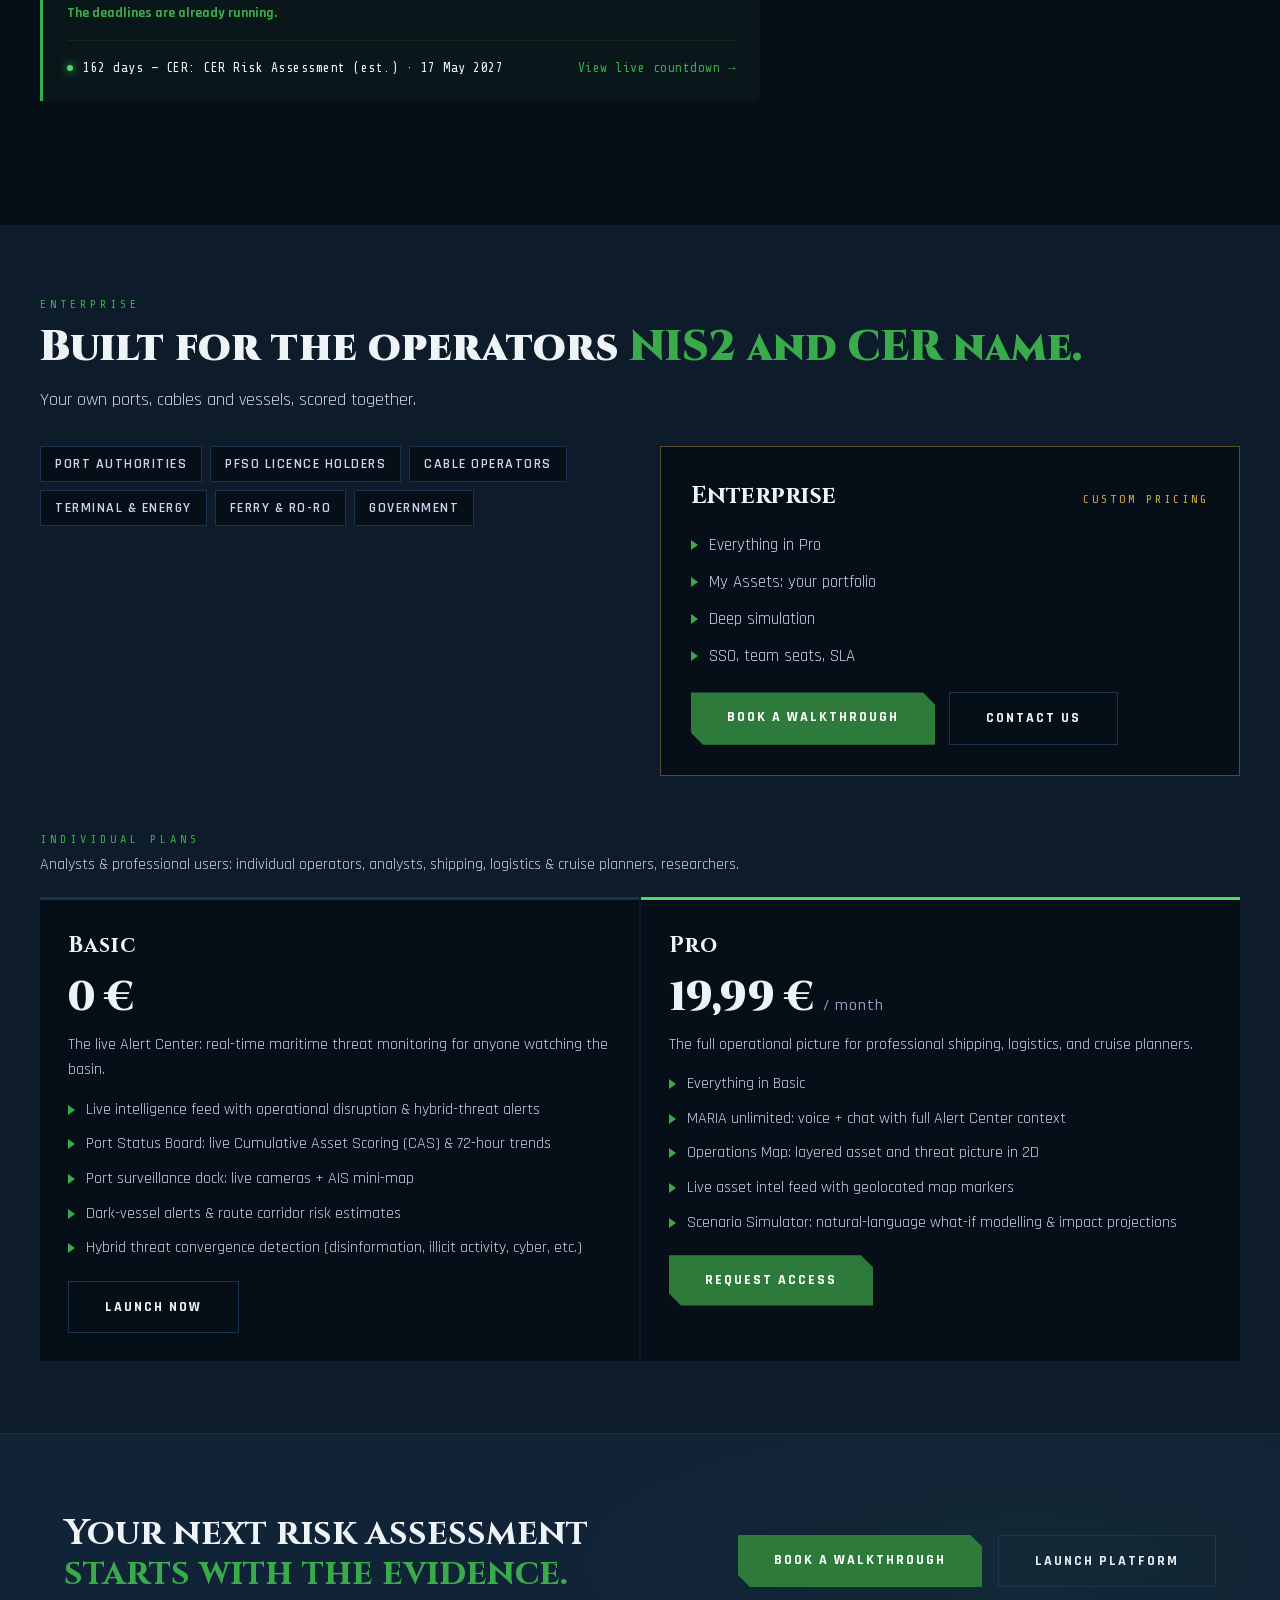
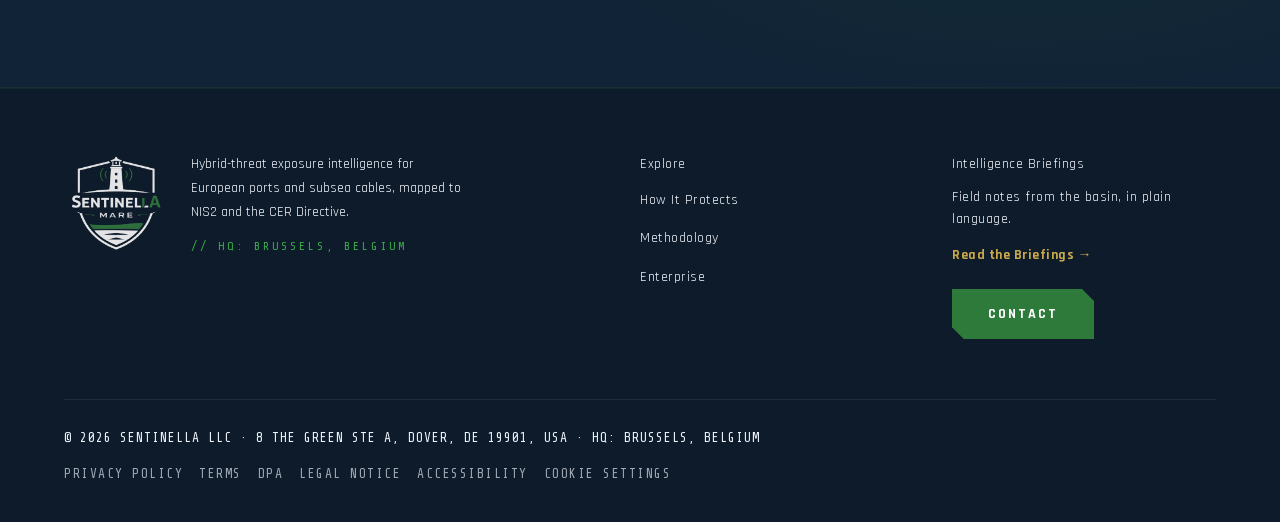
==== commit 2a2c9fc4: "Revert "Merge branch 'main' into Jenn-Branch" This reverts commit 342a43f995451423d9e098dceaa544219a" ====
--- a/index.html
+++ b/index.html
@@ -2036,64 +2036,8 @@
     <div class="pr-feed" id="prFeed" aria-live="polite"></div>
     <p class="pr-note" data-i18n="n.106" data-i18n-html="true">Simulated alerts.</p>
   </div>
-  <details class="mhtes-details">
-    <summary data-i18n="mhtes.toggle">
-      See the methodology
-      <svg width="10" height="6" viewBox="0 0 10 6" fill="none" xmlns="http://www.w3.org/2000/svg">
-        <path d="M1 1L5 5L9 1" stroke="currentColor" stroke-width="1.5" stroke-linecap="round" stroke-linejoin="round"/>
-      </svg>
-    </summary>
-    <div class="mhtes-wrap">
-      <div class="mhtes-formula">METHODOLOGY × PILLAR SLOTS — <span class="mhtes-accent">MHTES</span> = (P₁+P₂+P₃+P₄) ÷ 4</div>
-      <table class="mhtes-tbl">
-        <thead>
-          <tr>
-            <th scope="col">Asset Class</th>
-            <th scope="col">Slot 1 · Strategic</th>
-            <th scope="col">Slot 2</th>
-            <th scope="col">Slot 3 · Activity</th>
-            <th scope="col">Slot 4 · Cyber (Shared)</th>
-          </tr>
-        </thead>
-        <tbody>
-          <tr>
-            <td class="asset-cell"><strong>Ports</strong><span>P-MHTES</span></td>
-            <td><span class="pillar-code">SV</span><span class="pillar-desc">Strategic Value</span></td>
-            <td><span class="pillar-code">FAP</span><span class="pillar-desc">Foreign Actor Presence</span></td>
-            <td><span class="pillar-code">IGA</span><span class="pillar-desc">Illicit &amp; Grey-Zone Activity</span></td>
-            <td class="cyber-col"><span class="pillar-code">CIV</span><span class="pillar-desc">Cyber &amp; Infra Vulnerability</span></td>
-          </tr>
-          <tr>
-            <td class="asset-cell"><strong>Cables</strong><span>C-MHTES</span></td>
-            <td><span class="pillar-code">SV</span><span class="pillar-desc">Strategic Value</span></td>
-            <td><span class="pillar-code">MAP</span><span class="pillar-desc">Maritime Activity Pressure</span></td>
-            <td><span class="pillar-code">IEV</span><span class="pillar-desc">Infra Exposure Vulnerability</span></td>
-            <td class="cyber-col"><span class="pillar-code">CIV</span><span class="pillar-desc">Cyber &amp; Infra Vulnerability</span></td>
-          </tr>
-          <tr>
-            <td class="asset-cell"><strong>Vessels</strong><span>V-MHTES</span></td>
-            <td><span class="pillar-code">RS</span><span class="pillar-desc">Route Strategic Value</span></td>
-            <td><span class="pillar-code">FAP</span><span class="pillar-desc">Foreign Actor Presence</span></td>
-            <td><span class="pillar-code">OEV</span><span class="pillar-desc">Operational Exposure &amp; Vuln.</span></td>
-            <td class="cyber-col"><span class="pillar-code">CIV</span><span class="pillar-desc">Cyber &amp; Infra Vulnerability</span></td>
-          </tr>
-          <tr>
-            <td class="asset-cell"><strong>Routes</strong><span>no MHTES</span></td>
-            <td colspan="4" class="routes-note">— scored by Corridor Risk (0–1, independent, event-driven) — not part of the MHTES pillar model —</td>
-          </tr>
-        </tbody>
-      </table>
-    </div>
-  </details>
-  <p class="platform-img-caption"><strong>Intelligence anyone in the room can understand.</strong> Maria, our maritime AI, doesn't just flag threats — she calibrates supply chain stress testing and geopolitical scenario modeling to forecast probable outcomes.</p>
-  <img src="Maria Screenshot 2.png" alt="The MARIA assistant answering a natural-language question about Mediterranean supply chain risk, showing a written assessment alongside the vessel and port data it drew on." loading="lazy" decoding="async" style="width:100%; height:auto; display:block; border-radius:4px; box-shadow:0 8px 48px rgba(0,0,0,0.6); margin-bottom:16px;">
-  <p class="platform-img-caption"><strong data-i18n="plat.opsmap.headline">One map. Every layer of risk.</strong> <span data-i18n="plat.opsmap.text">Ports, cables, vessels, weather, and live intel feeds on one Mediterranean map — filterable by risk level, with AI-flagged threat convergence, vessel movement replay, and the full score breakdown behind any asset you click into.</span></p>
-  <img src="Ops_Map_Ports_Cables.png" alt="The Ops Map drilled into the Medusa submarine cable system, showing its live C-MHTES score, the strategic value, physical exposure, and activity pressure pillar breakdown, and the sensor events and threat drivers that moved the score in the last 72 hours." loading="lazy" decoding="async" style="width:100%; height:auto; display:block; border-radius:4px; box-shadow:0 8px 48px rgba(0,0,0,0.6); margin-bottom:16px;">
-  <p class="platform-img-caption"><strong data-i18n="plat.myassets.headline">Your assets, scored on your own sensor data.</strong> <span data-i18n="plat.myassets.text">Enterprise clients stream their own hardware sensor feeds into a personalized panel scoped to their assets — every port, cable, and vessel scored individually, rolled into one portfolio-wide view.</span></p>
-  <img src="Enterprise_My_Assets.png" alt="The My Assets panel for an Enterprise customer, showing a portfolio-wide risk gauge for their own ports alongside individual P-MHTES scores and profiles for each of their assets." loading="lazy" decoding="async" style="width:100%; height:auto; display:block; border-radius:4px; box-shadow:0 8px 48px rgba(0,0,0,0.6);">
-  <div style="margin-top:40px; display:flex; justify-content:center; align-items:center; gap:16px; flex-wrap:wrap;">
-    <a href="https://mare.sentinellaglobal.com/" class="btn-primary" data-i18n="launch.btn" target="_blank" rel="noopener noreferrer" style="padding:18px 56px; font-size:15px; letter-spacing:3px;">Launch Terminal</a>
-    <a href="#pricing" class="btn-secondary" data-i18n="plat.explore.btn" style="padding:18px 56px; font-size:15px; letter-spacing:3px;">Explore Subscriptions</a>
+  <div class="pr-cta">
+    <a class="pr-btn" href="https://mare.sentinellaglobal.com/" target="_blank" rel="noopener noreferrer" data-i18n="n.022" data-i18n-html="true">Launch Platform</a>
   </div>
 </section>
 
@@ -2262,47 +2206,6 @@
     'live.feed': 'LIVE PORT SURVEILLANCE CAMS',
     'live.traffic': 'MARINE TRAFFIC — MEDITERRANEAN LIVE',
     // Platform
-    'platform.label': 'Live Intelligence Platform',
-    'plat.h2': 'The <span>Mediterranean Watch</span> <br>Intelligence Terminal',
-    'plat.opsmap.headline': "One map. Every layer of risk.",
-    'plat.opsmap.text': "Ports, cables, vessels, weather, and live intel feeds on one Mediterranean map — filterable by risk level, with AI-flagged threat convergence, vessel movement replay, and the full score breakdown behind any asset you click into.",
-    'plat.myassets.headline': "Your assets, scored on your own sensor data.",
-    'plat.myassets.text': "Enterprise clients stream their own hardware sensor feeds into a personalized panel scoped to their assets — every port, cable, and vessel scored individually, rolled into one portfolio-wide view.",
-    'mhtes.headline': "Your risk, distilled to one number.",
-    'mhtes.sum.strong': "One score per asset, refreshed continuously.",
-    'mhtes.sum.text': "MHTES combines strategic importance, geopolitical exposure, grey-zone activity, and cyber vulnerability signals into a single number you can act on — 72 hours before disruption hits.",
-    'mhtes.pill.1': "Strategic Importance",
-    'mhtes.pill.2': "Geopolitical Exposure",
-    'mhtes.pill.3': "Grey-Zone Activity",
-    'mhtes.pill.4': "Cyber Vulnerability",
-    'mhtes.toggle': "See the methodology",
-    'mhtes.gauge.label': "Moderate",
-    'mhtes.api': "Pipe it directly into your own platforms via API.",
-    'plat.lead': 'Our subscriber intelligence terminal delivers continuous situational awareness across the full Mediterranean basin — from Strait of Gibraltar to the Eastern Mediterranean.',
-    'plat.chrome.title': '// SENTINELLA MARE · LIVE OPERATIONS',
-    'plat.chrome.status': 'ALL SYSTEMS NOMINAL',
-    'plat.threat.title': '// Active Threat Signals',
-    'plat.threat.1': 'Naval activity surge detected',
-    'plat.threat.1z': 'W. MED · CONFIDENCE 87%',
-    'plat.threat.2': 'Port congestion — delay risk',
-    'plat.threat.2z': 'ALGIERS · CONFIDENCE 73%',
-    'plat.threat.3': 'Cyber probe on AIS network',
-    'plat.threat.3z': 'ADRIATIC · CONFIDENCE 68%',
-    'plat.threat.4': "Weather routing guidance",
-    'plat.threat.4z': 'TYRRHENIAN · CONFIDENCE 94%',
-    'plat.metrics.title': '// Basin Metrics',
-    'plat.metrics.vessels': 'Vessels Live',
-    'plat.metrics.alerts': 'Active Alerts',
-    'plat.metrics.risk': 'W.Med Risk',
-    'plat.metrics.ais': 'AIS Coverage',
-    'plat.bottom.feeds': 'FEEDS: AIS · SIGINT · OSINT · SOCIAL · CYBER · NAVAL',
-    'plat.bottom.latency': 'DATA LATENCY: <90s',
-    'plat.bottom.coverage': 'COVERAGE: 36 NATION-STATES',
-    'plat.map.alert': 'ACTIVE THREAT · WEST MED CORRIDOR',
-    'plat.map.gibraltar': 'STRAIT OF GIBRALTAR',
-    'plat.map.africa': 'N. AFRICA CORRIDOR',
-    'plat.map.eastern': 'EASTERN MED',
-    'plat.map.sicily': 'STRAIT OF SICILY',
     // Why
     // Pricing
     // Clients
@@ -2508,47 +2411,6 @@
     'live.feed': 'CAM DI SORVEGLIANZA PORTUALE LIVE',
     'live.traffic': 'TRAFFICO MARINO — MEDITERRANEO LIVE',
     // Platform
-    'platform.label': 'Piattaforma di Intelligence Live',
-    'plat.h2': 'La <span>Mediterranean Watch</span> <br>Terminale Intelligence',
-    'plat.opsmap.headline': "Una mappa. Ogni livello di rischio.",
-    'plat.opsmap.text': "Porti, cavi, navi, meteo e feed di intelligence live su un'unica mappa del Mediterraneo — filtrabile per livello di rischio, con convergenza delle minacce segnalata dall'AI, replay dei movimenti navali e il punteggio completo dietro ogni asset su cui cliccate.",
-    'plat.myassets.headline': "Il vostro punteggio, sui vostri sensori.",
-    'plat.myassets.text': "I clienti Enterprise trasmettono i propri feed di sensori hardware in un pannello personalizzato dedicato al proprio parco asset — ogni porto, cavo e nave con un punteggio individuale, riunito in un'unica vista di portafoglio.",
-    'mhtes.headline': "Il vostro rischio, distillato in un numero.",
-    'mhtes.sum.strong': "Un punteggio per ogni asset, aggiornato in continuo.",
-    'mhtes.sum.text': "MHTES combina segnali di importanza strategica, esposizione geopolitica, attività grey-zone e vulnerabilità cyber in un unico numero su cui agire — 72 ore prima che si verifichi un'interruzione.",
-    'mhtes.pill.1': "Importanza Strategica",
-    'mhtes.pill.2': "Esposizione Geopolitica",
-    'mhtes.pill.3': "Attività Grey-Zone",
-    'mhtes.pill.4': "Vulnerabilità Cyber",
-    'mhtes.toggle': "Vedi la metodologia",
-    'mhtes.gauge.label': "Moderato",
-    'mhtes.api': "Integralo direttamente nelle tue piattaforme via API.",
-    'plat.lead': 'Il nostro terminale di intelligence per abbonati fornisce un\'awareness situazionale continua sull\'intero bacino mediterraneo — dallo Stretto di Gibilterra al Mediterraneo Orientale.',
-    'plat.chrome.title': '// SENTINELLA MARE · OPERAZIONI LIVE',
-    'plat.chrome.status': 'TUTTI I SISTEMI NOMINALI',
-    'plat.threat.title': '// Segnali di Minaccia Attivi',
-    'plat.threat.1': 'Impennata attività navale rilevata',
-    'plat.threat.1z': 'MED OCCID. · CONFIDENZA 87%',
-    'plat.threat.2': 'Congestione porto — rischio ritardo',
-    'plat.threat.2z': 'ALGERI · CONFIDENZA 73%',
-    'plat.threat.3': 'Sonda cyber su rete AIS',
-    'plat.threat.3z': 'ADRIATICO · CONFIDENZA 68%',
-    'plat.threat.4': "Guida meteo per routing",
-    'plat.threat.4z': 'TIRRENO · CONFIDENZA 94%',
-    'plat.metrics.title': '// Metriche Bacino',
-    'plat.metrics.vessels': 'Navi Live',
-    'plat.metrics.alerts': 'Allerte Attive',
-    'plat.metrics.risk': 'Rischio Med Occ.',
-    'plat.metrics.ais': 'Copertura AIS',
-    'plat.bottom.feeds': 'FEED: AIS · SIGINT · OSINT · SOCIAL · CYBER · NAVALE',
-    'plat.bottom.latency': 'LATENZA DATI: <90s',
-    'plat.bottom.coverage': 'COPERTURA: 36 STATI NAZIONE',
-    'plat.map.alert': 'MINACCIA ATTIVA · CORRIDOIO MED OCCIDENTALE',
-    'plat.map.gibraltar': 'STRETTO DI GIBILTERRA',
-    'plat.map.africa': 'CORRIDOIO N. AFRICA',
-    'plat.map.eastern': 'MED ORIENTALE',
-    'plat.map.sicily': 'STRETTO DI SICILIA',
     // Why
     // Pricing
     // Clients
@@ -2753,47 +2615,6 @@
     'live.feed': 'كاميرات مراقبة الموانئ المباشرة',
     'live.traffic': 'الحركة البحرية — البحر المتوسط مباشرة',
     // Platform
-    'platform.label': 'منصة الاستخبارات المباشرة',
-    'plat.h2': '<span>Mediterranean Watch</span> <br>محطة الاستخبارات',
-    'plat.opsmap.headline': "خريطة واحدة. كل مستوى من المخاطر.",
-    'plat.opsmap.text': "الموانئ والكابلات والسفن والطقس وموجزات الاستخبارات الحية على خريطة واحدة للبحر الأبيض المتوسط — قابلة للتصفية حسب مستوى الخطر، مع رصد تقارب التهديدات بالذكاء الاصطناعي، وإعادة تشغيل حركة السفن، والتفصيل الكامل للنقاط خلف أي أصل تنقر عليه.",
-    'plat.myassets.headline': "أصولكم، بنقاط تعتمد على مستشعراتكم الخاصة.",
-    'plat.myassets.text': "يقوم عملاء Enterprise ببث بيانات مستشعراتهم الخاصة إلى لوحة مخصصة تغطي أصولهم فقط — يُقيَّم كل ميناء وكابل وسفينة على حدة، ويجتمع ذلك كله في رؤية واحدة على مستوى المحفظة.",
-    'mhtes.headline': "مخاطرك، مكثَّفة في رقم واحد.",
-    'mhtes.sum.strong': "نقاط واحدة لكل أصل، محدَّثة باستمرار.",
-    'mhtes.sum.text': "يجمع MHTES إشارات الأهمية الاستراتيجية والتعرض الجيوسياسي ونشاط المنطقة الرمادية والثغرات السيبرانية في رقم واحد يمكنك التصرف بناءً عليه — قبل 72 ساعة من وقوع الاضطراب.",
-    'mhtes.pill.1': "الأهمية الاستراتيجية",
-    'mhtes.pill.2': "التعرض الجيوسياسي",
-    'mhtes.pill.3': "نشاط المنطقة الرمادية",
-    'mhtes.pill.4': "الثغرات السيبرانية",
-    'mhtes.toggle': "عرض المنهجية",
-    'mhtes.gauge.label': "متوسط",
-    'mhtes.api': "ادمجه مباشرةً في منصاتك الخاصة عبر واجهة برمجة التطبيقات (API).",
-    'plat.lead': 'توفر محطة استخبارات المشتركين لدينا وعياً ظرفياً مستمراً عبر حوض البحر الأبيض المتوسط بأكمله — من مضيق جبل طارق إلى شرق المتوسط.',
-    'plat.chrome.title': '// SENTINELLA MARE · العمليات المباشرة',
-    'plat.chrome.status': 'جميع الأنظمة طبيعية',
-    'plat.threat.title': '// إشارات التهديد النشطة',
-    'plat.threat.1': 'تم الكشف عن ارتفاع في النشاط البحري',
-    'plat.threat.1z': 'غرب المتوسط · ثقة 87%',
-    'plat.threat.2': 'ازدحام الميناء — خطر التأخير',
-    'plat.threat.2z': 'الجزائر · ثقة 73%',
-    'plat.threat.3': 'تحقيق سيبراني في شبكة AIS',
-    'plat.threat.3z': 'الأدرياتيكي · ثقة 68%',
-    'plat.threat.4': "توجيه المسار حسب الطقس",
-    'plat.threat.4z': 'التيراني · ثقة 94%',
-    'plat.metrics.title': '// مقاييس الحوض',
-    'plat.metrics.vessels': 'سفن مباشرة',
-    'plat.metrics.alerts': 'تنبيهات نشطة',
-    'plat.metrics.risk': 'خطر غرب المتوسط',
-    'plat.metrics.ais': 'تغطية AIS',
-    'plat.bottom.feeds': 'التغذية: AIS · SIGINT · OSINT · اجتماعي · سيبراني · بحري',
-    'plat.bottom.latency': 'كمون البيانات: <90 ثانية',
-    'plat.bottom.coverage': 'التغطية: 36 دولة',
-    'plat.map.alert': 'تهديد نشط · ممر غرب المتوسط',
-    'plat.map.gibraltar': 'مضيق جبل طارق',
-    'plat.map.africa': 'ممر شمال أفريقيا',
-    'plat.map.eastern': 'شرق المتوسط',
-    'plat.map.sicily': 'مضيق صقلية',
     // Why
     // Pricing
     // Clients
@@ -2998,47 +2819,6 @@
     'live.feed': 'ΖΩΝΤΑΝΕΣ ΚΑΜΕΡΕΣ ΠΑΡΑΚΟΛΟΥΘΗΣΗΣ ΛΙΜΑΝΙΩΝ',
     'live.traffic': 'ΝΑΥΤΙΚΗ ΚΙΝΗΣΗ — ΜΕΣΟΓΕΙΟΣ LIVE',
     // Platform
-    'platform.label': 'Ζωντανή Πλατφόρμα Πληροφόρησης',
-    'plat.h2': 'Η <span>Mediterranean Watch</span> <br>Τερματικό Πληροφοριών',
-    'plat.opsmap.headline': "Ένας χάρτης. Κάθε επίπεδο κινδύνου.",
-    'plat.opsmap.text': "Λιμάνια, καλώδια, πλοία, καιρός και ζωντανές ροές πληροφόρησης σε έναν ενιαίο χάρτη της Μεσογείου — φιλτραρισμένος ανά επίπεδο κινδύνου, με σύγκλιση απειλών επισημασμένη από AI, replay κίνησης πλοίων και την πλήρη ανάλυση βαθμολογίας πίσω από κάθε περιουσιακό στοιχείο που επιλέγετε.",
-    'plat.myassets.headline': "Το χαρτοφυλάκιό σας, με τα δικά σας δεδομένα αισθητήρων.",
-    'plat.myassets.text': "Οι πελάτες Enterprise μεταδίδουν τα δικά τους δεδομένα αισθητήρων υλικού σε έναν εξατομικευμένο πίνακα αποκλειστικά για το δικό τους χαρτοφυλάκιο — κάθε λιμάνι, καλώδιο και πλοίο βαθμολογείται ξεχωριστά, συγκεντρωμένα σε μία συνολική εικόνα χαρτοφυλακίου.",
-    'mhtes.headline': "Ο κίνδυνός σας, σε έναν αριθμό.",
-    'mhtes.sum.strong': "Μία βαθμολογία ανά περιουσιακό στοιχείο, συνεχώς ενημερωμένη.",
-    'mhtes.sum.text': "Το MHTES συνδυάζει σήματα στρατηγικής σημασίας, γεωπολιτικής έκθεσης, δραστηριότητας γκρίζας ζώνης και κυβερνοευπάθειας σε έναν ενιαίο αριθμό στον οποίο μπορείτε να βασιστείτε — 72 ώρες πριν από τη διαταραχή.",
-    'mhtes.pill.1': "Στρατηγική Σημασία",
-    'mhtes.pill.2': "Γεωπολιτική Έκθεση",
-    'mhtes.pill.3': "Δραστηριότητα Γκρίζας Ζώνης",
-    'mhtes.pill.4': "Κυβερνοευπάθεια",
-    'mhtes.toggle': "Δείτε τη μεθοδολογία",
-    'mhtes.gauge.label': "Μέτριο",
-    'mhtes.api': "Ενσωματώστε το απευθείας στις δικές σας πλατφόρμες μέσω API.",
-    'plat.lead': 'Το τερματικό πληροφοριών συνδρομητών μας παρέχει συνεχή κατάσταση σε ολόκληρη τη μεσογειακή λεκάνη — από το Στενό του Γιβραλτάρ έως την Ανατολική Μεσόγειο.',
-    'plat.chrome.title': '// SENTINELLA MARE · ΖΩΝΤΑΝΕΣ ΕΠΙΧΕΙΡΗΣΕΙΣ',
-    'plat.chrome.status': 'ΟΛΑ ΤΑ ΣΥΣΤΗΜΑΤΑ ΚΑΝΟΝΙΚΑ',
-    'plat.threat.title': '// Ενεργά Σήματα Απειλής',
-    'plat.threat.1': 'Ανιχνεύθηκε αύξηση ναυτικής δραστηριότητας',
-    'plat.threat.1z': 'ΔΥΤ. ΜΕΣΟΓΕΙΟΣ · ΕΜΠΙΣΤΟΣΥΝΗ 87%',
-    'plat.threat.2': 'Συμφόρηση λιμανιού — κίνδυνος καθυστέρησης',
-    'plat.threat.2z': 'ΑΛΓΕΡΙ · ΕΜΠΙΣΤΟΣΥΝΗ 73%',
-    'plat.threat.3': 'Κυβερνοδιερεύνηση στο δίκτυο AIS',
-    'plat.threat.3z': 'ΑΔΡΙΑΤΙΚΗ · ΕΜΠΙΣΤΟΣΥΝΗ 68%',
-    'plat.threat.4': "Καθοδήγηση δρομολόγησης καιρού",
-    'plat.threat.4z': 'ΤΥΡΡΗΝΙΚΗ · ΕΜΠΙΣΤΟΣΥΝΗ 94%',
-    'plat.metrics.title': '// Μετρήσεις Λεκάνης',
-    'plat.metrics.vessels': 'Πλοία Ζωντανά',
-    'plat.metrics.alerts': 'Ενεργές Ειδοποιήσεις',
-    'plat.metrics.risk': 'Κίνδυνος Δυτ. Μεσ.',
-    'plat.metrics.ais': 'Κάλυψη AIS',
-    'plat.bottom.feeds': 'ΤΡΟΦΟΔΟΣΙΕΣ: AIS · SIGINT · OSINT · ΚΟΙΝΩΝΙΚΑ · ΚΥΒΕΡΝΟ · ΝΑΥΤΙΚΑ',
-    'plat.bottom.latency': 'ΚΑΘΥΣΤΕΡΗΣΗ ΔΕΔΟΜΕΝΩΝ: <90δλ',
-    'plat.bottom.coverage': 'ΚΑΛΥΨΗ: 36 ΚΡΑΤΗ-ΕΘΝΗ',
-    'plat.map.alert': 'ΕΝΕΡΓΗ ΑΠΕΙΛΗ · ΔΥΤΙΚΟΣ ΜΕΣΟΓΕΙΑΚΟΣ ΔΙΑΔΡΟΜΟΣ',
-    'plat.map.gibraltar': 'ΣΤΕΝΟ ΓΙΒΡΑΛΤΑΡ',
-    'plat.map.africa': 'ΔΙΑΔΡΟΜΟΣ Β. ΑΦΡΙΚΗΣ',
-    'plat.map.eastern': 'ΑΝΑΤΟΛΙΚΗ ΜΕΣΟΓΕΙΟΣ',
-    'plat.map.sicily': 'ΣΤΕΝΟ ΣΙΚΕΛΙΑΣ',
     // Why
     // Pricing
     // Clients
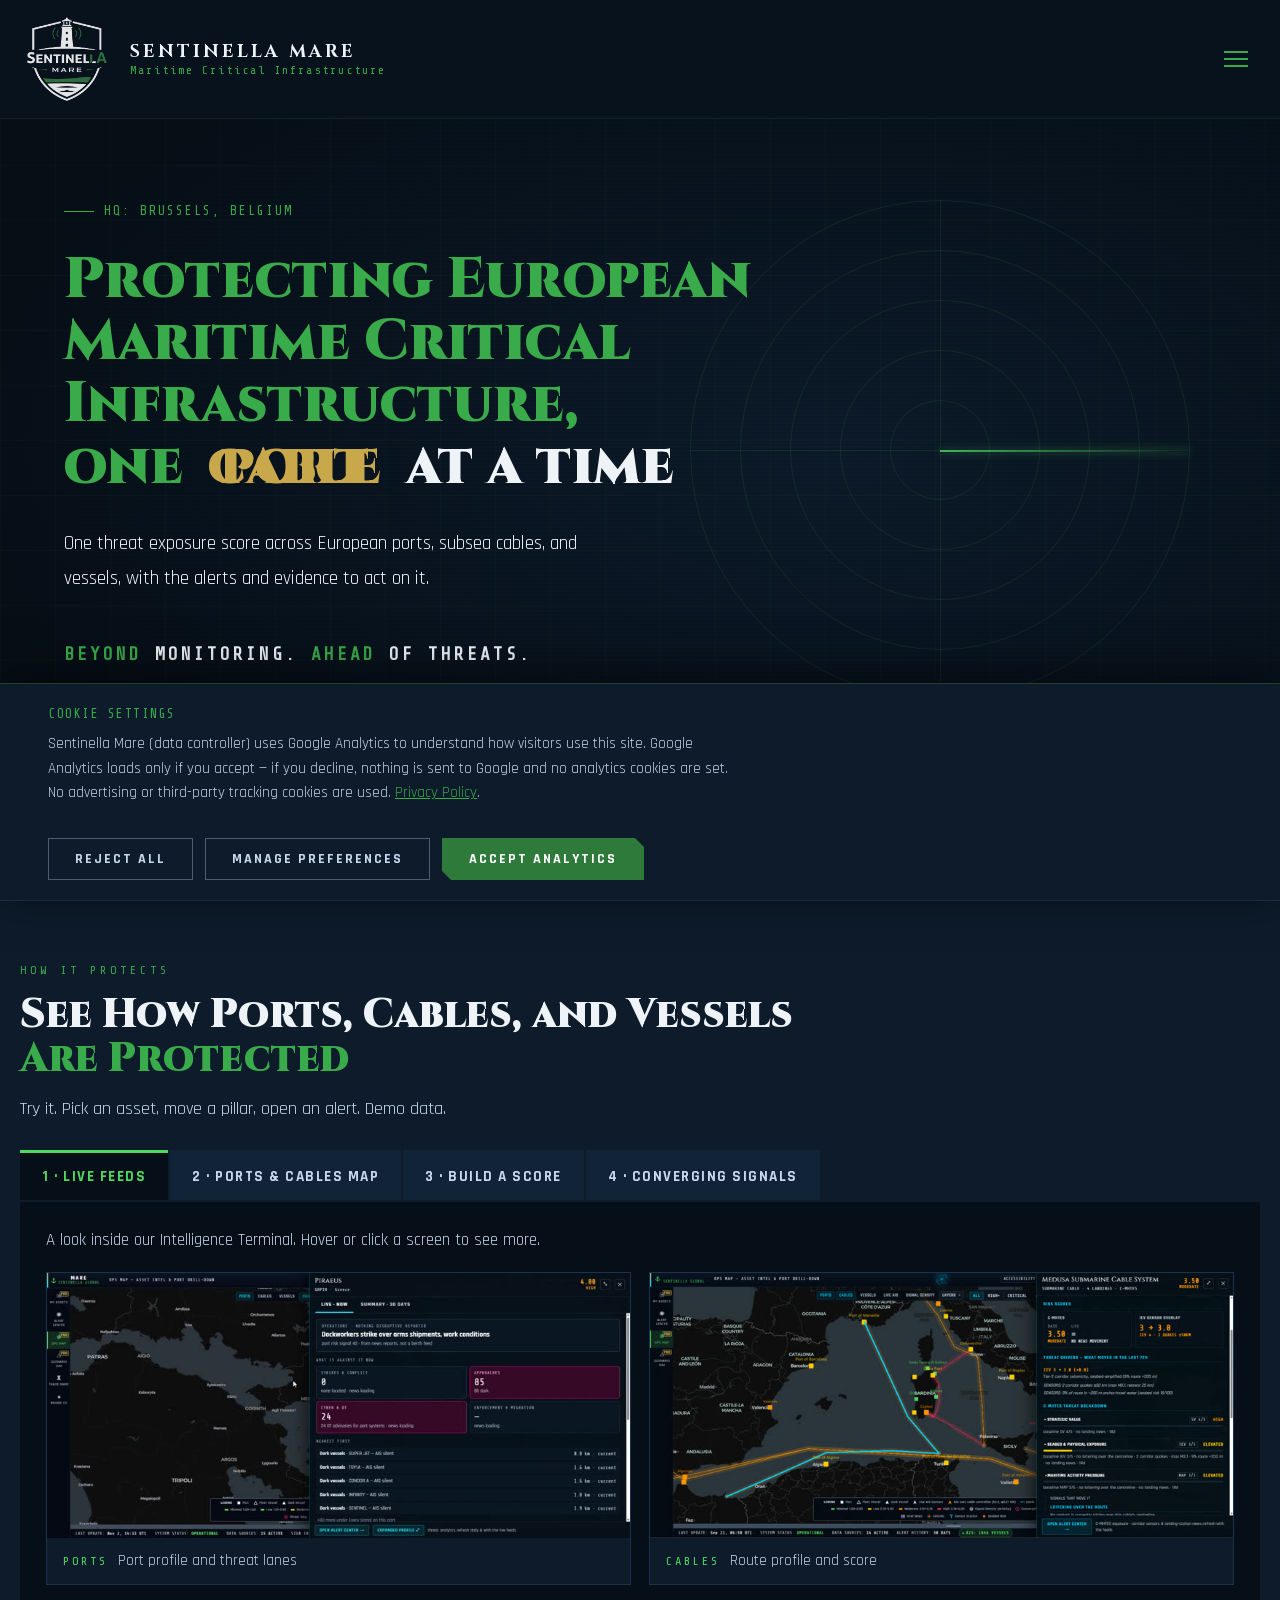
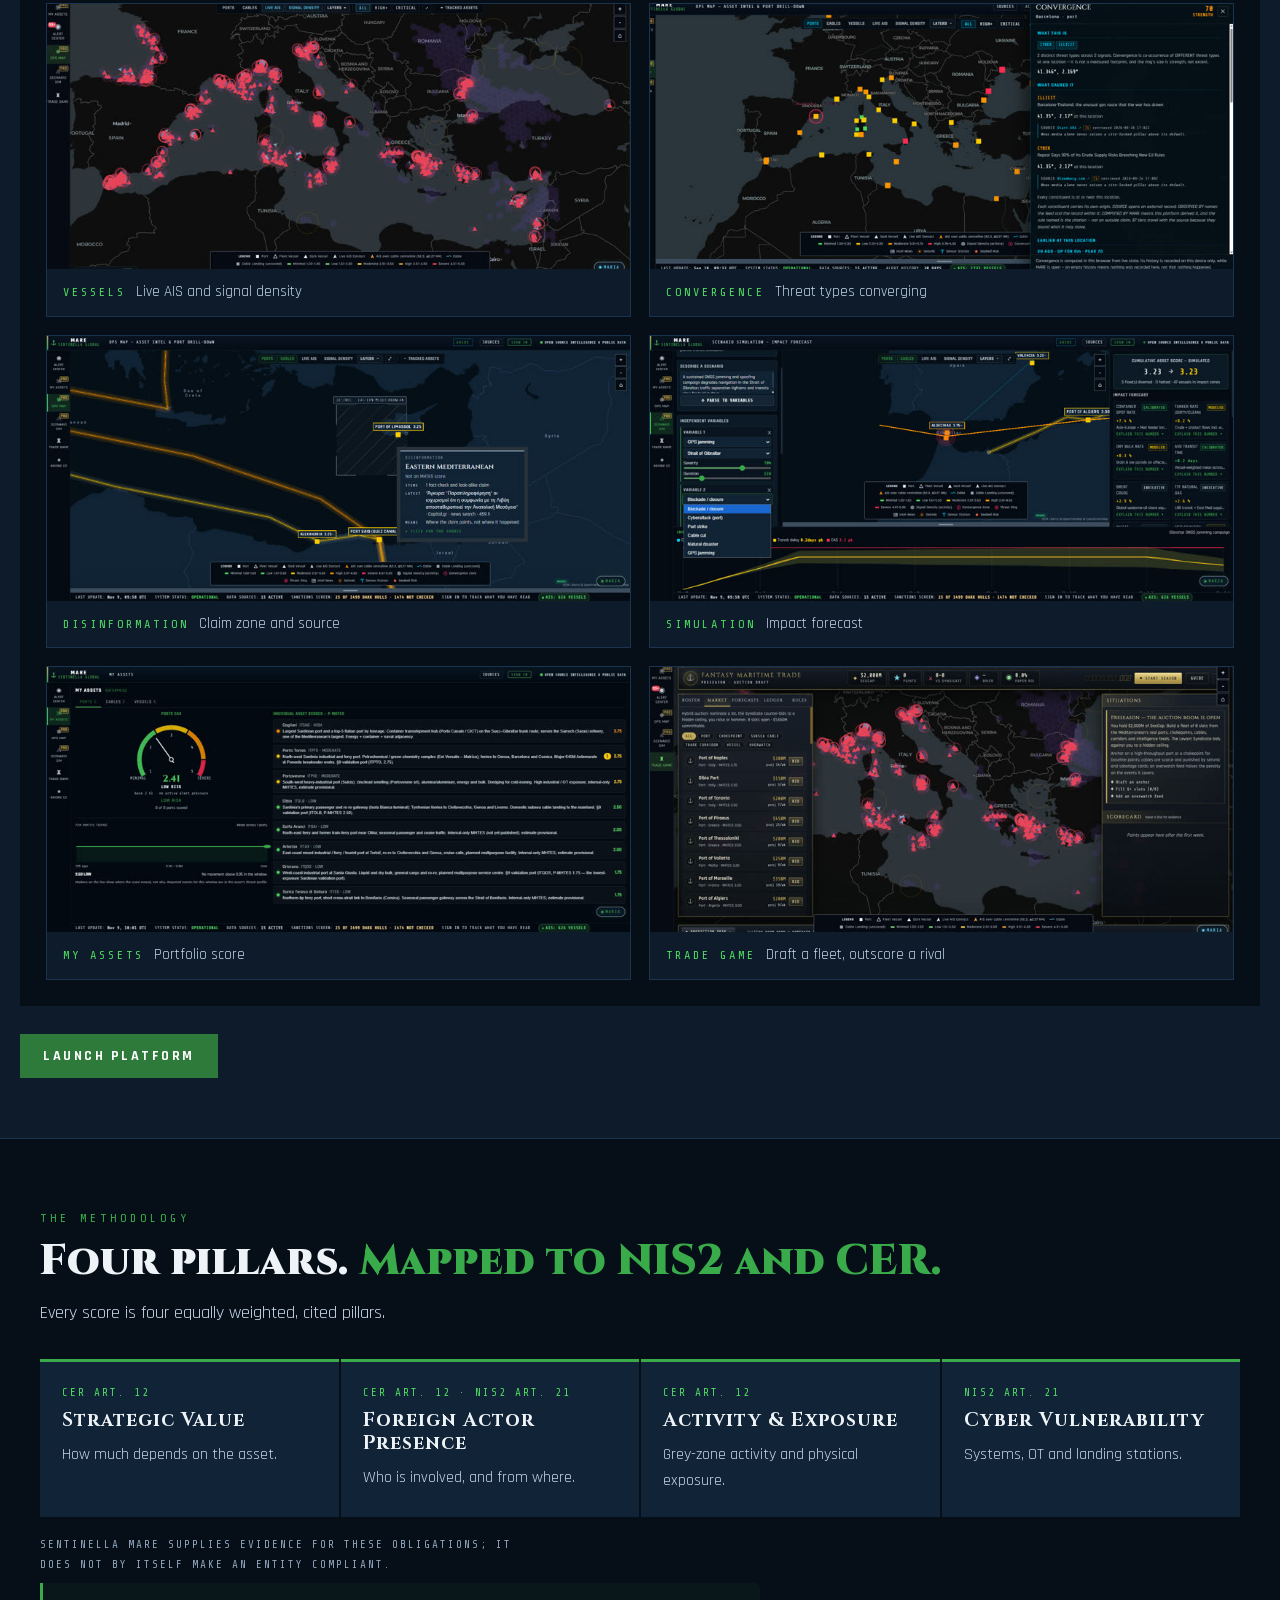
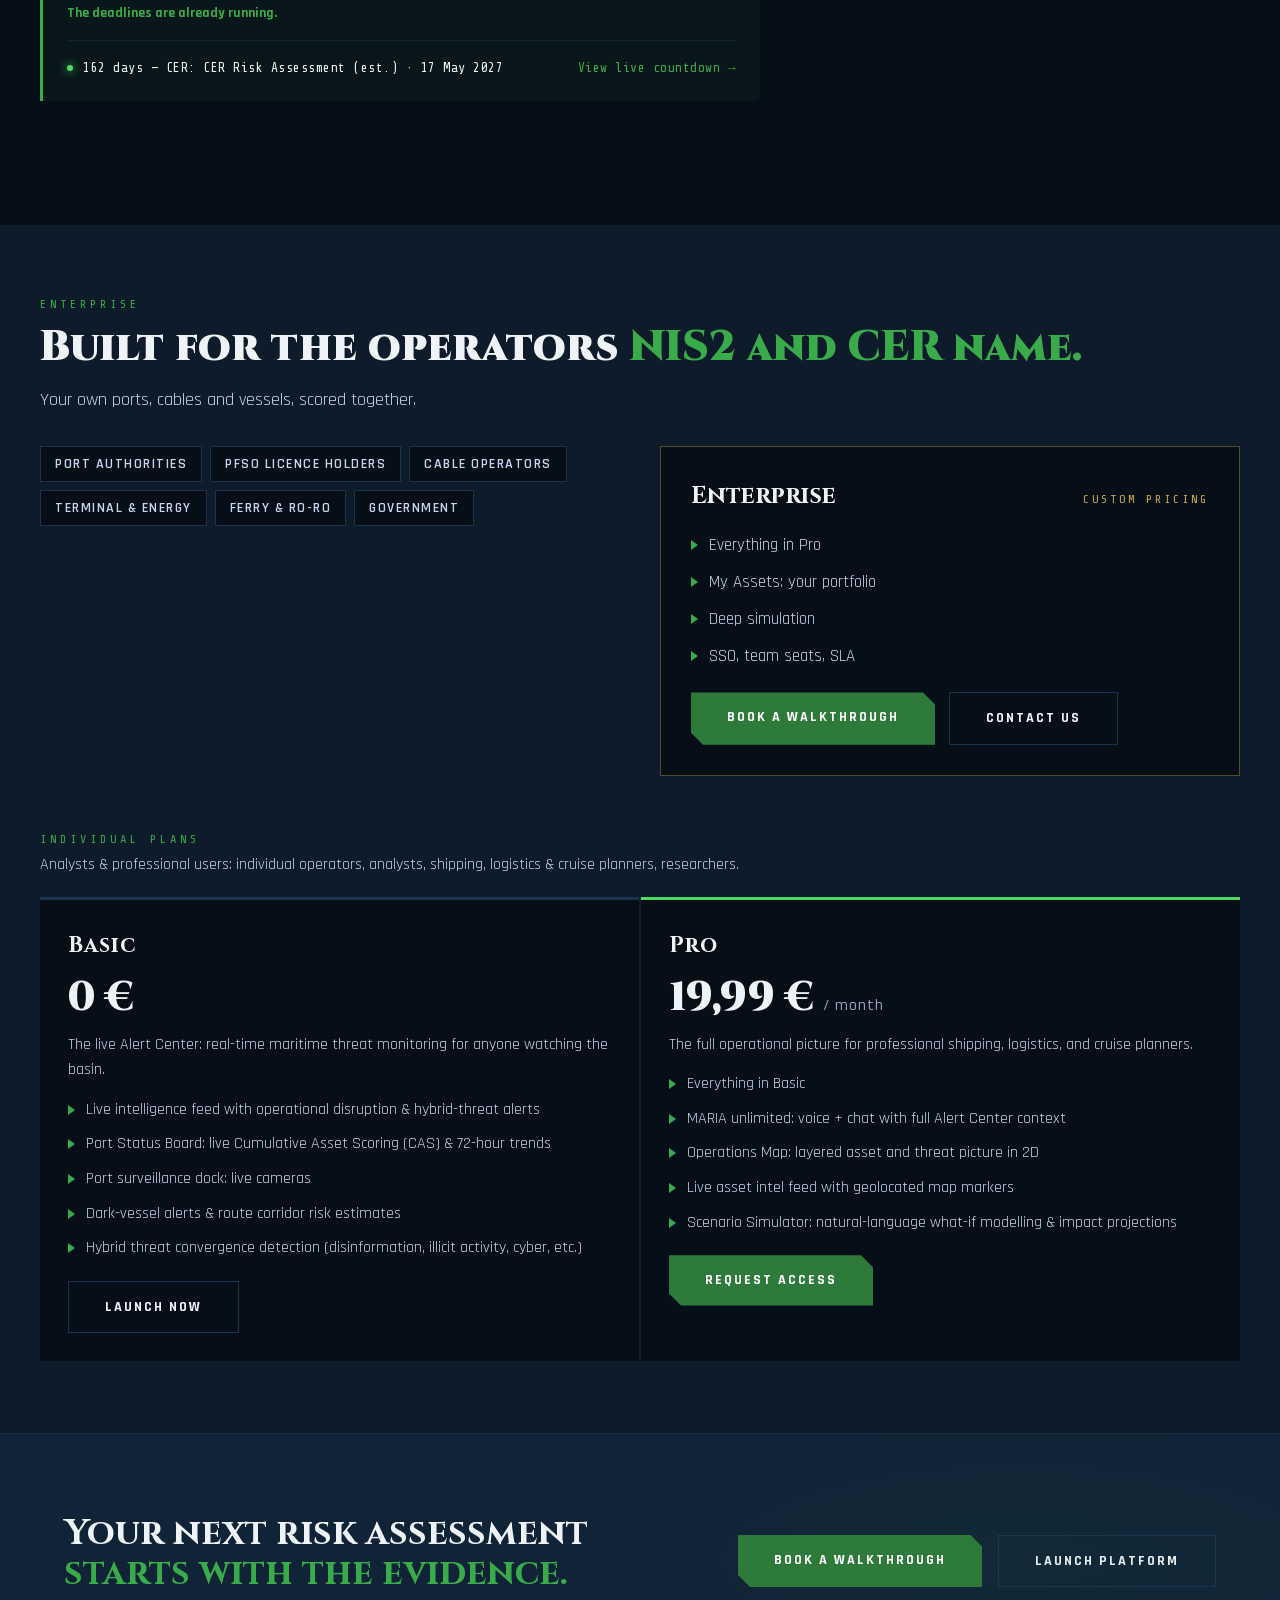
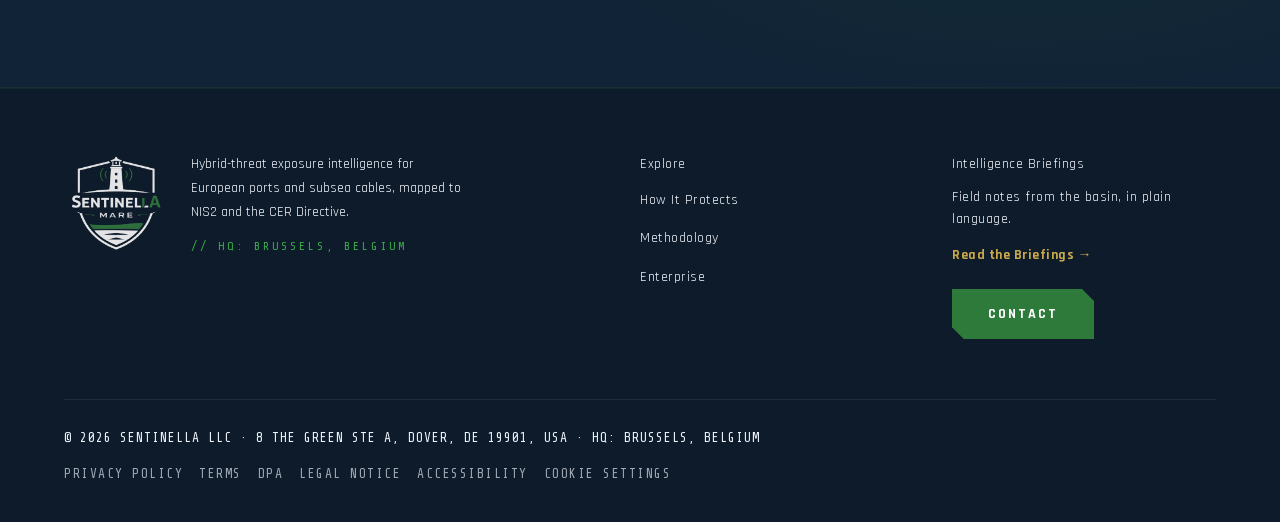
==== commit 9e9233c3: "Homepage and nav fixes: remove live bar, fix map panel overflow, correct logo stretch - Remove the "" ====
--- a/index.html
+++ b/index.html
@@ -23,18 +23,18 @@
 <meta name="theme-color" content="#060f18">
 <meta name="color-scheme" content="dark">
 <link rel="canonical" href="https://sentinellaglobal.com/">
-<title>Sentinella Mare — Protecting European Maritime Critical Infrastructure</title>
+<title>Sentinella Mare: Protecting European Maritime Critical Infrastructure</title>
 <!-- Favicon -->
 <link rel="icon" type="image/png" href="[data-uri]">
 <meta name="description" content="Sentinella Mare scores the hybrid-threat exposure of European ports and subsea cables, with alerts and evidence mapped to NIS2 and the CER Directive.">
 <meta property="og:type" content="website">
 <meta property="og:site_name" content="Sentinella Mare">
-<meta property="og:title" content="Sentinella Mare — Protecting European Maritime Critical Infrastructure">
+<meta property="og:title" content="Sentinella Mare: Protecting European Maritime Critical Infrastructure">
 <meta property="og:description" content="Sentinella Mare scores the hybrid-threat exposure of European ports and subsea cables, with alerts and evidence mapped to NIS2 and the CER Directive.">
 <meta property="og:url" content="https://sentinellaglobal.com/">
 <meta property="og:image" content="https://sentinellaglobal.com/MARE%20Dashboard.png">
 <meta name="twitter:card" content="summary_large_image">
-<meta name="twitter:title" content="Sentinella Mare — Protecting European Maritime Critical Infrastructure">
+<meta name="twitter:title" content="Sentinella Mare: Protecting European Maritime Critical Infrastructure">
 <meta name="twitter:description" content="Sentinella Mare scores the hybrid-threat exposure of European ports and subsea cables, with alerts and evidence mapped to NIS2 and the CER Directive.">
 <meta name="twitter:image" content="https://sentinellaglobal.com/MARE%20Dashboard.png">
 <!-- Self-hosted webfonts: no third-party request, so no visitor IP is
@@ -320,34 +320,9 @@
     touch-action: manipulation;
   }
 
-  /* Live status bar */
-  .live-bar {
-    position: absolute; bottom: 0; left: 0; right: 0;
-    background: rgba(13,27,42,0.95);
-    border-top: 1px solid rgba(45,122,58,0.2);
-    display: flex; align-items: center;
-    padding: 12px var(--edge); gap: 48px;
-    overflow: hidden;
-  }
-  .live-item {
-    display: flex; align-items: center; gap: 10px;
-    font-family: 'Share Tech Mono', monospace;
-    font-size: 12px; letter-spacing: 1px;
-    color: var(--text); white-space: nowrap;
-  }
-  .live-dot {
-    width: 7px; height: 7px; border-radius: 50%;
-    background: var(--green-glow);
-    box-shadow: 0 0 8px var(--green-glow);
-    animation: blink 1.5s ease-in-out infinite;
-  }
-  .live-dot.amber { background: #f5a623; box-shadow: 0 0 8px #f5a623; }
-  .live-dot.red { background: #e74c3c; box-shadow: 0 0 8px #e74c3c; }
   @keyframes blink {
     0%, 100% { opacity: 1; } 50% { opacity: 0.3; }
   }
-  .live-val { color: var(--green-glow); font-weight: 700; }
-  .live-sep { color: rgba(45,122,58,0.3); }
 
   /* ── SECTION SHARED ── */
   section { padding: 60px var(--edge); }
@@ -995,7 +970,6 @@
   html[lang="el"] .hero-tag,
   html[lang="el"] .section-label,
   html[lang="el"] .svc-tagline,
-  html[lang="el"] .live-bar,
   html[lang="el"] .dash-title,
   html[lang="el"] .dash-status,
   html[lang="el"] .panel-title,
@@ -1018,7 +992,6 @@
     :root { --edge: 32px; }
     nav { padding: 14px 32px; }
     .hero { padding: 132px 32px 72px; }
-    .live-bar { padding: 12px 32px; gap: 32px; }
     section { padding: 50px 32px; }
     .cta-banner { padding: 60px 32px; }
     footer { padding: 48px 32px 28px; }
@@ -1083,15 +1056,6 @@
     .hero-ctas .btn-primary,
     .hero-ctas .btn-secondary { padding: 12px 24px; font-size: 13px; }
 
-    .live-bar {
-      padding: 10px 20px; gap: 20px;
-      overflow-x: auto; -webkit-overflow-scrolling: touch;
-      mask-image: linear-gradient(to right, black 85%, transparent 100%);
-      -webkit-mask-image: linear-gradient(to right, black 85%, transparent 100%);
-    }
-    .live-item { font-size: 12px; flex-shrink: 0; }
-    .live-sep { flex-shrink: 0; }
-
     section { padding: 40px 20px; }
     .section-lead { max-width: 100%; }
 
@@ -1178,10 +1142,6 @@
     .hero-desc { font-size: 17px; }
     .hero-tag { font-size: 12px; letter-spacing: 0.5px; gap: 6px; white-space: normal; justify-content: center; text-align: center; }
 
-    .live-bar { padding: 8px 16px; gap: 14px; }
-    .live-item { font-size: 12px; }
-    .live-dot { width: 5px; height: 5px; }
-
     section { padding: 32px 16px; }
 
     .section-label { font-size: 13px; letter-spacing: 2px; }
@@ -1265,10 +1225,6 @@
     /* Prevent content from being hidden behind home indicator */
     footer {
       padding-bottom: max(36px, env(safe-area-inset-bottom));
-    }
-    .live-bar {
-      padding-left: max(var(--edge), env(safe-area-inset-left));
-      padding-right: max(var(--edge), env(safe-area-inset-right));
     }
     @media (max-width: 480px) {
       nav { padding-top: max(10px, env(safe-area-inset-top)); }
@@ -1613,7 +1569,7 @@
 .pr-mapwrap{display:grid;grid-template-columns:minmax(0,1fr) 330px;gap:2px}
 .pr-mapbox{background:#0a1724;overflow:hidden}
 .pr-mapbox svg{display:block;width:100%;height:auto}
-.pr-detail{background:var(--navy-3);padding:24px;display:grid;gap:14px;align-content:start}
+.pr-detail{background:var(--navy-3);padding:24px;display:grid;grid-template-columns:minmax(0,1fr);gap:14px;align-content:start}
 .pr-detail h3{font-family:'Cinzel',Georgia,serif;font-size:22px;color:var(--white);margin:0}
 .pr-detail .pr-empty{color:var(--text-dim);font-size:16px}
 .pr-mono{font-family:'Share Tech Mono',ui-monospace,monospace;font-size:12px;letter-spacing:3px;text-transform:uppercase;color:var(--green-mid)}
@@ -1626,7 +1582,7 @@
 .pr-pill .bar i{position:absolute;inset:0 auto 0 0;background:var(--green-mid)}
 .pr-pill output{text-align:right;color:var(--text)}
 .pr-spark{width:100%;height:70px;display:block}
-.pr-linkbtn{background:none;border:0;padding:0;font-family:'Share Tech Mono',ui-monospace,monospace;font-size:12px;letter-spacing:3px;text-transform:uppercase;color:var(--green-glow);cursor:pointer;width:max-content}
+.pr-linkbtn{background:none;border:0;padding:0;font-family:'Share Tech Mono',ui-monospace,monospace;font-size:12px;letter-spacing:2px;line-height:1.5;text-transform:uppercase;color:var(--green-glow);cursor:pointer;max-width:100%;text-align:start;white-space:normal}
 .pr-linkbtn:hover{text-decoration:underline}
 .pr-note{font-family:'Share Tech Mono',ui-monospace,monospace;font-size:11px;letter-spacing:2px;text-transform:uppercase;color:#8fa3bb;margin-top:12px}
 #prMap .pr-land{fill:#132a40;stroke:#24476a;stroke-width:.8}
@@ -1771,7 +1727,7 @@
 /* hero pause control: invisible until focused by keyboard */
 .hero-pause{position:absolute;width:1px;height:1px;margin:-1px;padding:0;overflow:hidden;clip:rect(0 0 0 0);white-space:nowrap;border:0}
 .hero-pause:focus,.hero-pause:focus-visible{position:static;display:inline-block;width:auto;height:auto;margin:0 0 14px;padding:8px 14px;clip:auto;overflow:visible;background:var(--navy-2);color:var(--white);border:1px solid var(--green-glow);font:700 13px 'Rajdhani',sans-serif;letter-spacing:2px;text-transform:uppercase;outline:2px solid var(--green-glow);outline-offset:2px;cursor:pointer}
-.hero.is-paused .radar-sweep,.hero.is-paused .radar-ring,.hero.is-paused .blip,.hero.is-paused .hero-scanline,.hero.is-paused .live-dot{animation-play-state:paused!important}
+.hero.is-paused .radar-sweep,.hero.is-paused .radar-ring,.hero.is-paused .blip,.hero.is-paused .hero-scanline{animation-play-state:paused!important}
 /* right-to-left (Arabic) for the new sections */
 #prMap{direction:ltr}
 html[dir="rtl"] .pr-intro,html[dir="rtl"] .pr-lead,html[dir="rtl"] .pr-note,html[dir="rtl"] .d2-lead,html[dir="rtl"] .d2-note{text-align:right}
@@ -1900,19 +1856,6 @@
     <div class="hero-ctas">
       <a href="#protect" class="btn-primary" data-i18n="n.021" data-i18n-html="true">See How It Protects</a>
       <a href="https://mare.sentinellaglobal.com/" class="btn-secondary" target="_blank" rel="noopener noreferrer" data-i18n="n.022" data-i18n-html="true">Launch Platform</a>
-    </div>
-  </div>
-
-  <!-- Live status bar -->
-  <div class="live-bar">
-    <div class="live-item">
-      <div class="live-dot"></div>
-      <span data-i18n="live.feed">LIVE PORT SURVEILLANCE CAMS</span>
-    </div>
-    <div class="live-sep" aria-hidden="true">|</div>
-    <div class="live-item">
-      <div class="live-dot amber"></div>
-      <span data-i18n="live.traffic">MARINE TRAFFIC — MEDITERRANEAN LIVE</span>
     </div>
   </div>
 </section>
@@ -2080,7 +2023,7 @@
     <div class="d2-plan">
       <h3>Basic</h3><div class="d2-price">0 €</div>
       <p data-i18n="n.137" data-i18n-html="true">The live Alert Center: real-time maritime threat monitoring for anyone watching the basin.</p>
-      <ul><li data-i18n="n.138" data-i18n-html="true">Live intelligence feed with operational disruption &amp; hybrid-threat alerts</li><li data-i18n="n.139" data-i18n-html="true">Port Status Board: live Cumulative Asset Scoring (CAS) &amp; 72-hour trends</li><li data-i18n="n.140" data-i18n-html="true">Port surveillance dock: live cameras + AIS mini-map</li><li data-i18n="n.141" data-i18n-html="true">Dark-vessel alerts &amp; route corridor risk estimates</li><li data-i18n="n.142" data-i18n-html="true">Hybrid threat convergence detection (disinformation, illicit activity, cyber, etc.)</li></ul>
+      <ul><li data-i18n="n.138" data-i18n-html="true">Live intelligence feed with operational disruption &amp; hybrid-threat alerts</li><li data-i18n="n.139" data-i18n-html="true">Port Status Board: live Cumulative Asset Scoring (CAS) &amp; 72-hour trends</li><li data-i18n="n.140" data-i18n-html="true">Port surveillance dock: live cameras</li><li data-i18n="n.141" data-i18n-html="true">Dark-vessel alerts &amp; route corridor risk estimates</li><li data-i18n="n.142" data-i18n-html="true">Hybrid threat convergence detection (disinformation, illicit activity, cyber, etc.)</li></ul>
       <div class="d2-ctas"><a href="https://mare.sentinellaglobal.com/" class="btn-secondary" target="_blank" rel="noopener noreferrer" data-i18n="n.143" data-i18n-html="true">Launch Now</a></div>
     </div>
     <div class="d2-plan pro">
@@ -2203,8 +2146,6 @@
     'launch.btn': 'Launch Platform',
     // Services
     // Live status bar
-    'live.feed': 'LIVE PORT SURVEILLANCE CAMS',
-    'live.traffic': 'MARINE TRAFFIC — MEDITERRANEAN LIVE',
     // Platform
     // Why
     // Pricing
@@ -2354,7 +2295,7 @@
     "n.137": "The live Alert Center: real-time maritime threat monitoring for anyone watching the basin.",
     "n.138": "Live intelligence feed with operational disruption &amp; hybrid-threat alerts",
     "n.139": "Port Status Board: live Cumulative Asset Scoring (CAS) &amp; 72-hour trends",
-    "n.140": "Port surveillance dock: live cameras + AIS mini-map",
+    "n.140": "Port surveillance dock: live cameras",
     "n.141": "Dark-vessel alerts &amp; route corridor risk estimates",
     "n.142": "Hybrid threat convergence detection (disinformation, illicit activity, cyber, etc.)",
     "n.143": "Launch Now",
@@ -2408,8 +2349,6 @@
     'launch.btn': 'Avvia la Piattaforma',
     // Services
     // Live status bar
-    'live.feed': 'CAM DI SORVEGLIANZA PORTUALE LIVE',
-    'live.traffic': 'TRAFFICO MARINO — MEDITERRANEO LIVE',
     // Platform
     // Why
     // Pricing
@@ -2558,7 +2497,7 @@
     "n.137": "L'Alert Center live: monitoraggio in tempo reale delle minacce marittime per chiunque osservi il bacino.",
     "n.138": "Feed di intelligence live con alert su interruzioni operative e minacce ibride",
     "n.139": "Port Status Board: Cumulative Asset Scoring (CAS) live e trend a 72 ore",
-    "n.140": "Dock di sorveglianza portuale: telecamere live + mini-mappa AIS",
+    "n.140": "Dock di sorveglianza portuale: telecamere live",
     "n.141": "Alert su navi dark e stime del rischio per i corridoi di rotta",
     "n.142": "Rilevamento della convergenza di minacce ibride (disinformazione, attività illecite, cyber, ecc.)",
     "n.143": "Lancia Ora",
@@ -2612,8 +2551,6 @@
     'launch.btn': 'إطلاق المنصة',
     // Services
     // Live status bar
-    'live.feed': 'كاميرات مراقبة الموانئ المباشرة',
-    'live.traffic': 'الحركة البحرية — البحر المتوسط مباشرة',
     // Platform
     // Why
     // Pricing
@@ -2762,7 +2699,7 @@
     "n.137": "مركز التنبيهات المباشر: مراقبة التهديدات البحرية لحظةً بلحظة لكل من يراقب الحوض.",
     "n.138": "موجز استخباراتي مباشر مع تنبيهات الاضطرابات التشغيلية والتهديدات الهجينة",
     "n.139": "لوحة حالة الموانئ: التقييم التراكمي للأصول (CAS) مباشرًا واتجاهات 72 ساعة",
-    "n.140": "ركن مراقبة الميناء: كاميرات مباشرة + خريطة AIS مصغّرة",
+    "n.140": "ركن مراقبة الميناء: كاميرات مباشرة",
     "n.141": "تنبيهات السفن المظلمة وتقديرات مخاطر ممرات المسار",
     "n.142": "كشف تقارب التهديدات الهجينة (التضليل الإعلامي، الأنشطة غير المشروعة، السيبرانية، إلخ)",
     "n.143": "إطلاق الآن",
@@ -2816,8 +2753,6 @@
     'launch.btn': 'Εκκίνηση Πλατφόρμας',
     // Services
     // Live status bar
-    'live.feed': 'ΖΩΝΤΑΝΕΣ ΚΑΜΕΡΕΣ ΠΑΡΑΚΟΛΟΥΘΗΣΗΣ ΛΙΜΑΝΙΩΝ',
-    'live.traffic': 'ΝΑΥΤΙΚΗ ΚΙΝΗΣΗ — ΜΕΣΟΓΕΙΟΣ LIVE',
     // Platform
     // Why
     // Pricing
@@ -2966,7 +2901,7 @@
     "n.137": "Το ζωντανό Κέντρο Ειδοποιήσεων: παρακολούθηση θαλάσσιων απειλών σε πραγματικό χρόνο για όποιον παρακολουθεί τη λεκάνη.",
     "n.138": "Ζωντανή ροή πληροφοριών με ειδοποιήσεις για επιχειρησιακές διαταραχές και υβριδικές απειλές",
     "n.139": "Port Status Board: ζωντανή Αθροιστική Βαθμολόγηση Περιουσιακών Στοιχείων (CAS) και τάσεις 72 ωρών",
-    "n.140": "Πίνακας επιτήρησης λιμανιού: ζωντανές κάμερες + μίνι χάρτης AIS",
+    "n.140": "Πίνακας επιτήρησης λιμανιού: ζωντανές κάμερες",
     "n.141": "Ειδοποιήσεις για σκοτεινά πλοία και εκτιμήσεις κινδύνου διαδρόμων δρομολογίων",
     "n.142": "Ανίχνευση σύγκλισης υβριδικών απειλών (παραπληροφόρηση, παράνομη δραστηριότητα, κυβερνοασφάλεια κ.ά.)",
     "n.143": "Εκκίνηση Τώρα",
